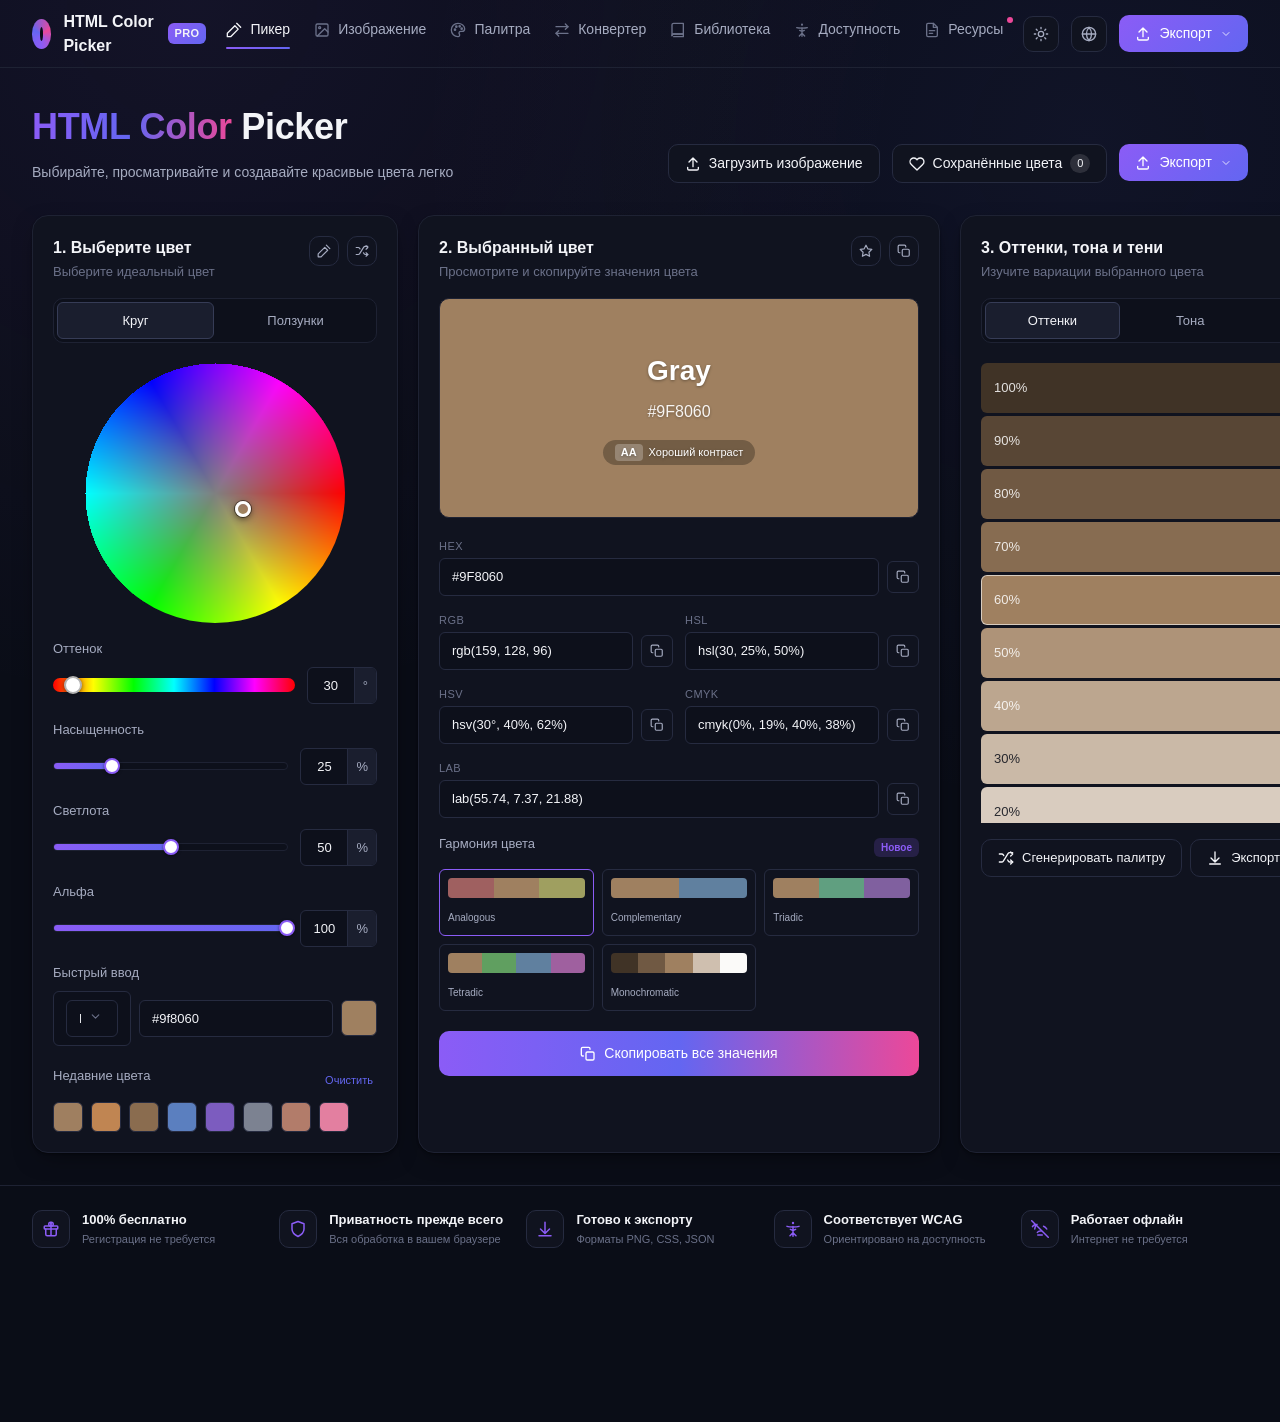
==== color picker pro.html @ 3cde38c1 "First commit" ====
<!doctype html>
<html lang="ru">
  <head>
    <meta charset="UTF-8" />
    <meta name="viewport" content="width=device-width, initial-scale=1.0" />
    <meta http-equiv="Content-Security-Policy" content="default-src 'self'; script-src 'self' 'sha256-rOUKvZQsqI7LfV+omZpl20pGDQI1EytQKYhIs0AwEic=' 'sha256-atxLSp5wzc+jZG4IqGWuuueSOUdDS0B6HKZJqD9xqLU=' 'sha256-BGirgUj0YQKykOHsCWJlQs+/JyroHyuBtByReVRJd+g=' 'sha256-FOkbuWkDkZqzc/7wyLglabL7ab8djyzQbN4RrKlbIQk=' 'sha256-wVB/aeo01h1JoB0fUa+yE6irFyXvlTKwxSuO91Fu6mY=' 'sha256-zjTg4KlAtFPSNvlPZhzeUejxoxk+/BpmzcAwhU4wAUk=' 'sha256-rzkX/a2aQD+S5C7Y/bymP0xSFVxI7qeL/EYodK/OhqI=' 'sha256-ACfmdlLn4KXMicdYaODu+jZa3eIpzOmPGL7l2qbIV6M=' 'sha256-h4mgDuzC0JyOHFdx2ikQ5sb5V4hr/ED5bj6bRvhxO3Q=' 'sha256-9S8LK+cpghNbGMyEFOgzdwIayHJFJMrCiOKoHzocXUg=' 'sha256-XDqhkgtAyHYOsPtAP7ROs8xKs2H2IP2OauQjTeJxBrM='; style-src 'self' 'unsafe-inline'; img-src 'self' blob:; font-src 'self'; connect-src 'self'; object-src 'none'; base-uri 'self'; form-action 'self'" />
    <title>HTML Color Picker PRO</title>
    <link rel="icon" href="favicon.svg" type="image/svg+xml" />
    <style>
      /* ===== reset.css ===== */
      /* reset.css — минимальный normalize/reset для единообразия между браузерами */

      *,
      *::before,
      *::after {
        box-sizing: border-box;
        margin: 0;
        padding: 0;
      }

      html {
        -webkit-text-size-adjust: 100%;
        text-size-adjust: 100%;
        scroll-behavior: smooth;
      }

      body {
        min-height: 100vh;
        line-height: 1.5;
        -webkit-font-smoothing: antialiased;
        -moz-osx-font-smoothing: grayscale;
      }

      img,
      picture,
      svg,
      canvas {
        display: block;
        max-width: 100%;
      }

      input,
      button,
      textarea,
      select {
        font: inherit;
        color: inherit;
        background: none;
        border: none;
      }

      button {
        cursor: pointer;
      }

      button:disabled {
        cursor: not-allowed;
        opacity: 0.5;
      }

      a {
        color: inherit;
        text-decoration: none;
      }

      table {
        border-collapse: collapse;
      }

      ul,
      ol {
        list-style: none;
      }

      :focus-visible {
        outline: 2px solid var(--accent-purple, #8b5cf6);
        outline-offset: 2px;
      }

      /* ===== tokens.css ===== */
/* tokens.css — единый источник правды для всех визуальных свойств сайта */

:root {
  /* Фон */
  --bg-page: #0a0d17;
  --bg-card: #10131f;
  --bg-card-hover: #151929;
  --bg-input: #0d101b;
  --bg-elevated: #1a1e2e;

  /* Границы */
  --border-subtle: #1e2233;
  --border-default: #262b40;
  --border-strong: #363c56;

  /* Текст */
  --text-primary: #f3f4f8;
  --text-secondary: #a6acc1;
  --text-muted: #6b7189;

  /* Акценты (логотип / бренд) */
  --accent-purple: #8b5cf6;
  --accent-blue: #6366f1;
  --accent-pink: #ec4899;
  --accent-gradient: linear-gradient(
    135deg,
    var(--accent-purple),
    var(--accent-blue)
  );
  --accent-gradient-wide: linear-gradient(
    90deg,
    var(--accent-purple),
    var(--accent-blue),
    var(--accent-pink)
  );

  /* Статусы */
  --success: #22c55e;
  --warning: #f59e0b;
  --danger: #ef4444;

  /* Типографика */
  --font-base: "Inter", "Segoe UI", Arial, Helvetica, sans-serif;
  --font-size-xs: 11px;
  --font-size-sm: 13px;
  --font-size-base: 14px;
  --font-size-md: 16px;
  --font-size-lg: 20px;
  --font-size-xl: 28px;
  --font-size-2xl: 36px;
  --font-weight-normal: 400;
  --font-weight-medium: 500;
  --font-weight-semibold: 600;
  --font-weight-bold: 700;

  /* Отступы (шкала 4px) */
  --space-1: 4px;
  --space-2: 8px;
  --space-3: 12px;
  --space-4: 16px;
  --space-5: 20px;
  --space-6: 24px;
  --space-7: 32px;
  --space-8: 40px;

  /* Радиусы */
  --radius-sm: 6px;
  --radius-md: 10px;
  --radius-lg: 16px;
  --radius-pill: 999px;
  --radius-circle: 50%;

  /* Тени */
  --shadow-card:
    0 1px 2px rgba(0, 0, 0, 0.4), 0 8px 24px -8px rgba(0, 0, 0, 0.5);
  --shadow-glow: 0 0 0 3px rgba(139, 92, 246, 0.25);

  /* Переходы */
  --transition-fast: 120ms ease;
  --transition-base: 200ms ease;

  /* Компоненты */
  --wheel-size: 260px;
  --marker-size: 16px;
  --nav-height: 68px;
}

/* ---------- Светлая тема ---------- */
[data-theme="light"] {
  /* Фон */
  --bg-page: #f5f6fa;
  --bg-card: #ffffff;
  --bg-card-hover: #f0f1f7;
  --bg-input: #ffffff;
  --bg-elevated: #ffffff;

  /* Границы */
  --border-subtle: #e6e8f0;
  --border-default: #d9dce8;
  --border-strong: #c3c7da;

  /* Текст */
  --text-primary: #14161f;
  --text-secondary: #4a4f63;
  --text-muted: #7b8096;

  /* Тени */
  --shadow-card:
    0 1px 2px rgba(20, 22, 31, 0.06), 0 8px 24px -8px rgba(20, 22, 31, 0.12);
  --shadow-glow: 0 0 0 3px rgba(139, 92, 246, 0.2);

  /* Статусы (более тёмные для светлого фона) */
  --success: #16a34a;
  --warning: #d97706;
  --danger: #dc2626;
}

      /* ===== styles.css ===== */
/* styles.css — компоненты, тёмная тема HTML Color Picker PRO */

body {
  font-family: var(--font-base);
  color: var(--text-primary);
  background: var(--bg-page);
  background-image:
    radial-gradient(
      circle at 15% 0%,
      rgba(139, 92, 246, 0.08),
      transparent 40%
    ),
    radial-gradient(
      circle at 85% 10%,
      rgba(99, 102, 241, 0.08),
      transparent 40%
    );
  font-size: var(--font-size-base);
}

.icon {
  display: inline-flex;
  width: 16px;
  height: 16px;
}
.icon svg {
  width: 100%;
  height: 100%;
}

.icon-btn svg {
  width: 16px;
  height: 16px;
}
.icon-btn.sm svg {
  width: 14px;
  height: 14px;
}
.copy-btn svg {
  width: 14px;
  height: 14px;
}
.feature-icon svg {
  width: 18px;
  height: 18px;
}
.shade-row .copy-btn svg {
  width: 13px;
  height: 13px;
}

/* ===== Topbar ===== */
.topbar {
  height: var(--nav-height);
  display: flex;
  align-items: center;
  justify-content: space-between;
  padding: 0 var(--space-7);
  border-bottom: 1px solid var(--border-subtle);
  gap: var(--space-5);
}

.topbar-left {
  display: flex;
  align-items: center;
  gap: var(--space-3);
}

.logo-mark {
  width: 30px;
  height: 30px;
  border-radius: var(--radius-circle);
  background: conic-gradient(
    from 180deg,
    var(--accent-purple),
    var(--accent-blue),
    var(--accent-pink),
    var(--accent-purple)
  );
  position: relative;
}
.logo-mark::after {
  content: "";
  position: absolute;
  inset: 8px;
  border-radius: 50%;
  background: var(--bg-page);
}

.logo-text {
  font-weight: var(--font-weight-semibold);
  font-size: var(--font-size-md);
}

.badge-pro {
  font-size: var(--font-size-xs);
  font-weight: var(--font-weight-bold);
  background: var(--accent-gradient);
  padding: 2px 7px;
  border-radius: var(--radius-sm);
  letter-spacing: 0.03em;
}

.topnav {
  display: flex;
  gap: var(--space-6);
}
.topnav-link {
  display: inline-flex;
  align-items: center;
  gap: var(--space-2);
  font-size: var(--font-size-base);
  color: var(--text-secondary);
  padding-bottom: var(--space-2);
  position: relative;
  transition: color var(--transition-fast);
}
.topnav-link .icon {
  display: inline-flex;
  color: var(--text-muted);
  transition: color var(--transition-fast);
}
.topnav-link .icon svg {
  width: 16px;
  height: 16px;
}
.topnav-link:hover .icon,
.topnav-link.active .icon {
  color: currentColor;
}
.topnav-link:hover {
  color: var(--text-primary);
}
.topnav-link.active {
  color: var(--text-primary);
  font-weight: var(--font-weight-medium);
}
.topnav-link.active::after {
  content: "";
  position: absolute;
  left: 0;
  right: 0;
  bottom: -1px;
  height: 2px;
  background: var(--accent-gradient);
  border-radius: var(--radius-pill);
}
.topnav-link .dot {
  width: 6px;
  height: 6px;
  border-radius: 50%;
  background: var(--accent-pink);
  position: absolute;
  top: -2px;
  right: -10px;
}

.topbar-right {
  display: flex;
  align-items: center;
  gap: var(--space-3);
}

/* ===== Buttons ===== */
.icon-btn {
  width: 36px;
  height: 36px;
  display: flex;
  align-items: center;
  justify-content: center;
  border: 1px solid var(--border-default);
  border-radius: var(--radius-md);
  background: var(--bg-card);
  color: var(--text-secondary);
  transition: all var(--transition-fast);
}
.icon-btn:hover {
  color: var(--text-primary);
  border-color: var(--border-strong);
  background: var(--bg-card-hover);
}
.icon-btn.sm {
  width: 30px;
  height: 30px;
}
.icon-btn[data-icon] .icon,
.icon-btn::before {
  content: none;
}

.btn {
  display: inline-flex;
  align-items: center;
  gap: var(--space-2);
  padding: var(--space-2) var(--space-4);
  border-radius: var(--radius-md);
  font-size: var(--font-size-base);
  font-weight: var(--font-weight-medium);
  white-space: nowrap;
  transition: all var(--transition-fast);
}
.btn-ghost {
  background: var(--bg-card);
  border: 1px solid var(--border-default);
  color: var(--text-primary);
}
.btn-ghost:hover {
  border-color: var(--border-strong);
  background: var(--bg-card-hover);
}
.btn-primary {
  background: var(--accent-gradient);
  color: #fff;
}
.btn-primary:hover {
  filter: brightness(1.08);
}
.btn-gradient {
  background: var(--accent-gradient-wide);
  color: #fff;
  justify-content: center;
  padding: var(--space-3) var(--space-4);
}
.btn-gradient:hover {
  filter: brightness(1.08);
}
.btn.full {
  width: 100%;
}

.count-badge {
  background: rgba(255, 255, 255, 0.12);
  padding: 1px 7px;
  border-radius: var(--radius-pill);
  font-size: var(--font-size-xs);
}

.chevron {
  width: 12px;
  height: 12px;
  opacity: 0.8;
}

.menu-wrap {
  position: relative;
}
.menu {
  position: absolute;
  right: 0;
  top: calc(100% + 6px);
  background: var(--bg-elevated);
  border: 1px solid var(--border-default);
  border-radius: var(--radius-md);
  box-shadow: var(--shadow-card);
  min-width: 200px;
  padding: var(--space-2);
  display: none;
  z-index: 20;
}
.menu.open {
  display: block;
}
.menu button {
  width: 100%;
  text-align: left;
  padding: var(--space-2) var(--space-3);
  border-radius: var(--radius-sm);
  font-size: var(--font-size-sm);
  color: var(--text-secondary);
}
.menu button:hover {
  background: var(--bg-card-hover);
  color: var(--text-primary);
}

/* Language dropdown: search box + scrollable list */
.lang-menu {
  min-width: 220px;
  padding: var(--space-2);
}
.lang-search-row {
  display: flex;
  align-items: center;
  gap: var(--space-2);
  padding: var(--space-2) var(--space-3);
  margin-bottom: var(--space-2);
  border: 1px solid var(--border-default);
  border-radius: var(--radius-sm);
  background: var(--bg-input);
}
.lang-search-row .icon {
  width: 14px;
  height: 14px;
  opacity: 0.6;
  flex-shrink: 0;
}
.lang-search-input {
  flex: 1;
  min-width: 0;
  font-size: var(--font-size-sm);
  background: none;
  border: none;
  color: var(--text-primary);
}
.lang-search-input::placeholder {
  color: var(--text-muted);
}
.lang-list {
  max-height: 260px;
  overflow-y: auto;
}
.lang-list button {
  display: flex;
  align-items: center;
  justify-content: space-between;
  gap: var(--space-2);
}
.lang-list button.active {
  background: var(--bg-card-hover);
  color: var(--text-primary);
}
.lang-list button.active::after {
  content: "";
  width: 6px;
  height: 6px;
  border-radius: 50%;
  background: var(--accent-purple);
  flex-shrink: 0;
}
.lang-list-empty {
  padding: var(--space-3);
  font-size: var(--font-size-sm);
  color: var(--text-muted);
  text-align: center;
}

.link-btn {
  font-size: var(--font-size-sm);
  color: var(--text-muted);
}
.link-btn:hover {
  color: var(--text-primary);
}

/* ===== Page head ===== */
.page-head {
  display: flex;
  justify-content: space-between;
  align-items: flex-end;
  flex-wrap: wrap;
  gap: var(--space-5);
  padding: var(--space-7);
}
.page-head h1 {
  font-size: var(--font-size-2xl);
  font-weight: var(--font-weight-bold);
  letter-spacing: -0.01em;
}
.grad-text {
  background: var(--accent-gradient-wide);
  -webkit-background-clip: text;
  background-clip: text;
  color: transparent;
}
.subtitle {
  color: var(--text-secondary);
  margin-top: var(--space-2);
}
.page-head-actions {
  display: flex;
  gap: var(--space-3);
  flex-wrap: wrap;
}

/* ===== Grid & Cards ===== */
.grid {
  display: grid;
  grid-template-columns: repeat(3, 1fr);
  gap: var(--space-5);
  padding: 0 var(--space-7) var(--space-7);
}

.card {
  background: var(--bg-card);
  border: 1px solid var(--border-subtle);
  border-radius: var(--radius-lg);
  padding: var(--space-5);
  box-shadow: var(--shadow-card);
}

.card-head {
  display: flex;
  justify-content: space-between;
  align-items: flex-start;
  margin-bottom: var(--space-4);
}
.card-head h2 {
  font-size: var(--font-size-md);
  font-weight: var(--font-weight-semibold);
}
.card-sub {
  font-size: var(--font-size-sm);
  color: var(--text-muted);
  margin-top: 2px;
}
.card-head-actions {
  display: flex;
  gap: var(--space-2);
}

/* ===== Tabs ===== */
.tabs {
  display: flex;
  gap: var(--space-1);
  background: var(--bg-input);
  border: 1px solid var(--border-subtle);
  border-radius: var(--radius-md);
  padding: 3px;
  margin-bottom: var(--space-5);
}
.tab {
  flex: 1;
  padding: var(--space-2) var(--space-3);
  font-size: var(--font-size-sm);
  color: var(--text-secondary);
  border-radius: var(--radius-sm);
  text-align: center;
}
.tab.active {
  background: var(--bg-elevated);
  color: var(--text-primary);
  border: 1px solid var(--border-strong);
}

/* ===== Wheel ===== */
.wheel-wrap {
  display: flex;
  justify-content: center;
  margin-bottom: var(--space-4);
}
#wheelBox {
  position: relative;
  width: var(--wheel-size);
  height: var(--wheel-size);
}
#wheel {
  cursor: crosshair;
  border-radius: 50%;
  touch-action: none;
}
.wheel-marker {
  position: absolute;
  width: var(--marker-size);
  height: var(--marker-size);
  border: 3px solid #fff;
  border-radius: 50%;
  transform: translate(-50%, -50%);
  pointer-events: none;
  box-shadow:
    0 0 0 1px rgba(0, 0, 0, 0.5),
    0 2px 6px rgba(0, 0, 0, 0.5);
}

.slider-row {
  margin-bottom: var(--space-5);
}
.hue-track {
  position: relative;
  height: 14px;
  border-radius: var(--radius-pill);
  background: linear-gradient(
    90deg,
    #ff0000,
    #ffff00,
    #00ff00,
    #00ffff,
    #0000ff,
    #ff00ff,
    #ff0000
  );
  cursor: pointer;
  touch-action: none;
}
.hue-thumb {
  position: absolute;
  top: 50%;
  width: 18px;
  height: 18px;
  border-radius: 50%;
  background: #fff;
  border: 2px solid rgba(0, 0, 0, 0.3);
  transform: translate(-50%, -50%);
  box-shadow: 0 1px 4px rgba(0, 0, 0, 0.5);
  pointer-events: none;
}

/* ===== Range controls (Saturation / Lightness / Alpha) ===== */
.control {
  margin-bottom: var(--space-4);
}
.control-label {
  display: flex;
  justify-content: space-between;
  font-size: var(--font-size-sm);
  margin-bottom: var(--space-2);
  color: var(--text-secondary);
}
.control-value {
  color: var(--text-primary);
  font-weight: var(--font-weight-medium);
}
.control-row {
  display: flex;
  align-items: center;
  gap: var(--space-3);
}
.control-row .hue-track,
.control-row .range-track {
  flex: 1;
  min-width: 0;
}
.value-box {
  display: flex;
  align-items: stretch;
  flex-shrink: 0;
  background: var(--bg-input);
  border: 1px solid var(--border-default);
  border-radius: var(--radius-sm);
  overflow: hidden;
}
.value-input {
  width: 46px;
  border: none;
  background: transparent;
  color: var(--text-primary);
  font-size: var(--font-size-sm);
  font-weight: var(--font-weight-medium);
  text-align: center;
  padding: var(--space-2) 0;
  -moz-appearance: textfield;
}
.value-input:focus {
  outline: none;
  background: var(--bg-elevated);
}
.value-input::-webkit-outer-spin-button,
.value-input::-webkit-inner-spin-button {
  -webkit-appearance: none;
  margin: 0;
}
.value-unit {
  display: flex;
  align-items: center;
  justify-content: center;
  padding: 0 var(--space-2);
  border-left: 1px solid var(--border-default);
  color: var(--text-secondary);
  font-size: var(--font-size-sm);
  background: var(--bg-elevated);
}
.range-track {
  position: relative;
  height: 8px;
  border-radius: var(--radius-pill);
  background: var(--bg-input);
  border: 1px solid var(--border-subtle);
  cursor: pointer;
  touch-action: none;
}
.range-track.checkerboard {
  background-image:
    linear-gradient(45deg, #33384c 25%, transparent 25%),
    linear-gradient(-45deg, #33384c 25%, transparent 25%),
    linear-gradient(45deg, transparent 75%, #33384c 75%),
    linear-gradient(-45deg, transparent 75%, #33384c 75%);
  background-size: 8px 8px;
  background-position:
    0 0,
    0 4px,
    4px -4px,
    -4px 0;
}
.range-fill {
  position: absolute;
  left: 0;
  top: 0;
  bottom: 0;
  border-radius: var(--radius-pill);
  background: var(--accent-gradient);
}
.range-thumb {
  position: absolute;
  top: 50%;
  width: 16px;
  height: 16px;
  border-radius: 50%;
  background: #fff;
  border: 2px solid var(--accent-purple);
  transform: translate(-50%, -50%);
  box-shadow: 0 1px 3px rgba(0, 0, 0, 0.5);
}

/* ===== Quick input ===== */
.field-label {
  font-size: var(--font-size-sm);
  color: var(--text-secondary);
  margin-bottom: var(--space-2);
}
.field-label-row {
  display: flex;
  justify-content: space-between;
  align-items: center;
  margin-bottom: var(--space-2);
}
.quick-input {
  margin-bottom: var(--space-5);
}
.quick-row {
  display: flex;
  gap: var(--space-2);
  align-items: center;
}
.select-sm,
.text-input {
  background: var(--bg-input);
  border: 1px solid var(--border-default);
  border-radius: var(--radius-sm);
  padding: var(--space-2) var(--space-3);
  font-size: var(--font-size-sm);
  color: var(--text-primary);
}
.select-sm {
  width: 78px;
}
.text-input {
  flex: 1;
  min-width: 0;
}
.text-input:focus {
  border-color: var(--accent-purple);
  box-shadow: var(--shadow-glow);
  outline: none;
}
.swatch-preview {
  width: 36px;
  height: 36px;
  border-radius: var(--radius-sm);
  border: 1px solid var(--border-default);
  flex-shrink: 0;
}

/* ===== Recent colors ===== */
.swatch-list {
  display: flex;
  gap: var(--space-2);
  flex-wrap: wrap;
}
.swatch-item {
  width: 30px;
  height: 30px;
  border-radius: var(--radius-sm);
  border: 1px solid var(--border-default);
  cursor: pointer;
  transition: transform var(--transition-fast);
}
.swatch-item:hover {
  transform: scale(1.1);
}

/* ===== Saved colors panel ===== */
.saved-colors-menu {
  min-width: 260px;
  max-width: 300px;
}
.saved-colors-header {
  display: flex;
  align-items: center;
  justify-content: space-between;
  margin-bottom: var(--space-3);
  padding: 0 var(--space-1);
  font-size: var(--font-size-sm);
  color: var(--text-secondary);
  font-weight: var(--font-weight-medium);
}
.link-btn {
  background: none;
  border: none;
  color: var(--accent-blue);
  font-size: var(--font-size-xs);
  cursor: pointer;
  padding: 2px 4px;
}
.link-btn:hover {
  text-decoration: underline;
}
.saved-colors-menu .swatch-list {
  padding: 0 var(--space-1);
}
.saved-swatch-item {
  position: relative;
  width: 32px;
  height: 32px;
}
.saved-swatch-item .swatch-item {
  width: 100%;
  height: 100%;
}
.saved-swatch-remove {
  position: absolute;
  top: -6px;
  right: -6px;
  width: 16px;
  height: 16px;
  border-radius: 50%;
  background: var(--bg-elevated);
  border: 1px solid var(--border-strong);
  color: var(--text-secondary);
  font-size: 10px;
  line-height: 1;
  display: none;
  align-items: center;
  justify-content: center;
  cursor: pointer;
  padding: 0;
}
.saved-swatch-item:hover .saved-swatch-remove {
  display: flex;
}
.saved-swatch-remove:hover {
  background: var(--bg-card-hover);
  color: var(--text-primary);
}
.empty-hint {
  font-size: var(--font-size-xs);
  color: var(--text-muted);
  margin: 0;
  padding: 0 var(--space-1);
  line-height: 1.5;
}

/* ===== Selected color preview ===== */
.preview-box {
  height: 220px;
  border-radius: var(--radius-md);
  display: flex;
  flex-direction: column;
  align-items: center;
  justify-content: center;
  gap: var(--space-2);
  margin-bottom: var(--space-5);
  border: 1px solid var(--border-subtle);
  color: #fff;
  text-shadow: 0 1px 3px rgba(0, 0, 0, 0.35);
}
.preview-name {
  font-size: var(--font-size-xl);
  font-weight: var(--font-weight-bold);
}
.preview-hex {
  font-size: var(--font-size-md);
  opacity: 0.92;
}
.contrast-badge {
  margin-top: var(--space-2);
  background: rgba(0, 0, 0, 0.28);
  padding: 4px 12px;
  border-radius: var(--radius-pill);
  font-size: var(--font-size-xs);
  display: flex;
  align-items: center;
  gap: 6px;
}
.contrast-badge b {
  background: rgba(255, 255, 255, 0.25);
  padding: 0 6px;
  border-radius: 4px;
}

.field {
  margin-bottom: var(--space-4);
}
.field label {
  display: block;
  font-size: var(--font-size-xs);
  color: var(--text-muted);
  margin-bottom: var(--space-1);
  text-transform: uppercase;
  letter-spacing: 0.04em;
}
.field-row {
  display: flex;
  align-items: center;
  gap: var(--space-2);
}
.field-row input {
  flex: 1;
  min-width: 0;
  background: var(--bg-input);
  border: 1px solid var(--border-default);
  border-radius: var(--radius-sm);
  padding: var(--space-2) var(--space-3);
  font-size: var(--font-size-sm);
}
.field-pair {
  display: grid;
  grid-template-columns: 1fr 1fr;
  gap: var(--space-3);
}

.copy-btn {
  width: 32px;
  height: 32px;
  flex-shrink: 0;
  display: flex;
  align-items: center;
  justify-content: center;
  border: 1px solid var(--border-default);
  border-radius: var(--radius-sm);
  background: var(--bg-card);
  color: var(--text-secondary);
}
.copy-btn:hover {
  color: var(--text-primary);
  border-color: var(--border-strong);
}
.copy-btn .icon {
  width: 14px;
  height: 14px;
}

/* ===== Harmony ===== */
.harmony {
  margin-bottom: var(--space-5);
}
.badge-new {
  font-size: 10px;
  font-weight: var(--font-weight-bold);
  background: rgba(139, 92, 246, 0.18);
  color: var(--accent-purple);
  padding: 2px 7px;
  border-radius: var(--radius-sm);
}
.harmony-grid {
  display: grid;
  grid-template-columns: repeat(3, 1fr);
  gap: var(--space-2);
}
.harmony-card {
  border: 1px solid var(--border-default);
  border-radius: var(--radius-sm);
  padding: var(--space-2);
  cursor: pointer;
  transition: border-color var(--transition-fast);
}
.harmony-card:hover,
.harmony-card.active {
  border-color: var(--accent-purple);
}
.harmony-swatches {
  display: flex;
  height: 20px;
  border-radius: 4px;
  overflow: hidden;
  margin-bottom: var(--space-2);
}
.harmony-swatches span {
  flex: 1;
}
.harmony-card small {
  font-size: 10px;
  color: var(--text-secondary);
}

/* ===== Shades list ===== */
.shades-list {
  display: flex;
  flex-direction: column;
  gap: 3px;
  margin-bottom: var(--space-4);
  max-height: 460px;
  overflow-y: auto;
}
.shade-row {
  display: flex;
  align-items: center;
  justify-content: space-between;
  padding: var(--space-2) var(--space-3);
  border-radius: var(--radius-sm);
  border: 1px solid transparent;
  cursor: pointer;
  font-size: var(--font-size-sm);
  font-weight: var(--font-weight-medium);
}
.shade-row.current {
  border-color: rgba(255, 255, 255, 0.6);
}
.shade-row .shade-pct {
  opacity: 0.85;
}
.shade-row .shade-right {
  display: flex;
  align-items: center;
  gap: var(--space-3);
}
.shade-row .copy-btn {
  background: rgba(0, 0, 0, 0.2);
  border-color: transparent;
}

.shades-actions {
  display: flex;
  gap: var(--space-2);
}
.shades-actions .btn {
  flex: 1;
  justify-content: center;
  font-size: var(--font-size-sm);
}

/* ===== Footer features ===== */
.features {
  display: grid;
  grid-template-columns: repeat(5, 1fr);
  gap: var(--space-5);
  padding: var(--space-6) var(--space-7);
  border-top: 1px solid var(--border-subtle);
}
.feature {
  display: flex;
  align-items: center;
  gap: var(--space-3);
}
.feature-icon {
  width: 38px;
  height: 38px;
  flex-shrink: 0;
  border-radius: var(--radius-md);
  background: var(--bg-card);
  border: 1px solid var(--border-default);
  display: flex;
  align-items: center;
  justify-content: center;
  color: var(--accent-purple);
}
.feature b {
  font-size: var(--font-size-sm);
  display: block;
}
.feature p {
  font-size: var(--font-size-xs);
  color: var(--text-muted);
  margin-top: 2px;
}

/* ===== Toast ===== */
.toast {
  position: fixed;
  bottom: 24px;
  left: 50%;
  transform: translateX(-50%) translateY(20px);
  background: var(--bg-elevated);
  border: 1px solid var(--border-strong);
  padding: var(--space-3) var(--space-5);
  border-radius: var(--radius-md);
  font-size: var(--font-size-sm);
  box-shadow: var(--shadow-card);
  opacity: 0;
  pointer-events: none;
  transition: all var(--transition-base);
  z-index: 100;
  display: flex;
  align-items: center;
  gap: var(--space-2);
}
.toast.show {
  opacity: 1;
  transform: translateX(-50%) translateY(0);
}

/* ===== Переключение страниц (Picker / Palette) ===== */
.app-page {
  display: none;
}
.app-page.active {
  display: block;
}

/* ===== Palette page ===== */
.palette-toolbar {
  display: flex;
  align-items: center;
  gap: var(--space-3);
  padding: 0 var(--space-7) var(--space-5);
  flex-wrap: wrap;
}
.palette-search {
  flex: 1;
  min-width: 220px;
  display: flex;
  align-items: center;
  gap: var(--space-2);
  padding: var(--space-2) var(--space-3);
  border: 1px solid var(--border-default);
  border-radius: var(--radius-md);
  background: var(--bg-input);
}
.palette-search .icon {
  width: 15px;
  height: 15px;
  color: var(--text-muted);
  flex-shrink: 0;
}
.palette-search input {
  flex: 1;
  min-width: 0;
  background: none;
  border: none;
  color: var(--text-primary);
  font-size: var(--font-size-sm);
}
.palette-search input::placeholder {
  color: var(--text-muted);
}
.palette-toolbar .csel.text-input {
  padding: 0;
  border-radius: var(--radius-md);
}
.palette-toolbar .csel.text-input .csel-btn {
  border-radius: var(--radius-md);
}

.palette-grid {
  display: grid;
  grid-template-columns: 280px 1fr 320px;
  gap: var(--space-5);
  padding: 0 var(--space-7) var(--space-7);
  align-items: start;
}

/* Sidebar: My Palettes */
.palette-sidebar-head {
  display: flex;
  align-items: baseline;
  justify-content: space-between;
  margin-bottom: var(--space-4);
}
.palette-sidebar-head h3 {
  font-size: var(--font-size-md);
  font-weight: var(--font-weight-semibold);
}
.palette-count {
  font-size: var(--font-size-xs);
  color: var(--text-muted);
}
.palette-list {
  display: flex;
  flex-direction: column;
  gap: var(--space-2);
  max-height: 560px;
  overflow-y: auto;
  margin-bottom: var(--space-4);
}
.palette-list-item {
  display: flex;
  align-items: center;
  gap: var(--space-3);
  padding: var(--space-2) var(--space-2);
  border: 1px solid transparent;
  border-radius: var(--radius-md);
  cursor: pointer;
  transition: all var(--transition-fast);
  text-align: left;
  width: 100%;
}
.palette-list-item:hover {
  background: var(--bg-card-hover);
}
.palette-list-item.active {
  background: var(--bg-card-hover);
  border-color: var(--accent-purple);
}
.palette-list-swatch {
  display: flex;
  width: 52px;
  height: 36px;
  border-radius: var(--radius-sm);
  overflow: hidden;
  flex-shrink: 0;
  border: 1px solid var(--border-default);
}
.palette-list-swatch span {
  flex: 1;
}
.palette-list-item-info {
  flex: 1;
  min-width: 0;
}
.palette-list-item-info b {
  display: block;
  font-size: var(--font-size-sm);
  font-weight: var(--font-weight-medium);
}
.palette-list-item-info small {
  font-size: var(--font-size-xs);
  color: var(--text-muted);
}
.palette-list-item-menu {
  color: var(--text-muted);
  flex-shrink: 0;
  padding: 4px;
}
.palette-list-item-menu:hover {
  color: var(--text-primary);
}
.palette-list-empty {
  padding: var(--space-5) var(--space-2);
  text-align: center;
  color: var(--text-muted);
  font-size: var(--font-size-sm);
}

/* Main palette panel */
.palette-main-head {
  margin-bottom: var(--space-4);
  position: relative;
}
.palette-main-title-row {
  display: flex;
  align-items: center;
  gap: var(--space-2);
}
.palette-main-title-row h2 {
  font-size: var(--font-size-lg);
  font-weight: var(--font-weight-bold);
}
.palette-main-actions {
  position: absolute;
  top: 0;
  right: 0;
  display: flex;
  gap: var(--space-2);
}
.btn.sm {
  padding: var(--space-1) var(--space-3);
  font-size: var(--font-size-sm);
}
.btn-ghost.danger {
  color: #f87171;
  border-color: rgba(248, 113, 113, 0.35);
}
.btn-ghost.danger:hover {
  background: rgba(248, 113, 113, 0.1);
  border-color: rgba(248, 113, 113, 0.6);
}

.palette-strip {
  display: flex;
  height: 96px;
  border-radius: var(--radius-md);
  overflow: hidden;
  margin-bottom: var(--space-4);
  border: 1px solid var(--border-subtle);
}
.palette-strip span {
  flex: 1;
  cursor: pointer;
  transition: flex var(--transition-fast);
}
.palette-strip span:hover {
  flex: 1.3;
}

.palette-colors-list {
  display: flex;
  flex-direction: column;
  gap: 2px;
  margin: var(--space-4) 0;
  max-height: 380px;
  overflow-y: auto;
}
.palette-color-row {
  display: grid;
  grid-template-columns: 28px 1fr 92px 44px 56px auto;
  align-items: center;
  gap: var(--space-3);
  padding: var(--space-2) var(--space-2);
  border-radius: var(--radius-sm);
  font-size: var(--font-size-sm);
}
.palette-color-row:hover {
  background: var(--bg-card-hover);
}
.palette-color-swatch {
  width: 24px;
  height: 24px;
  border-radius: var(--radius-sm);
  border: 1px solid var(--border-default);
}
.palette-color-name {
  font-weight: var(--font-weight-medium);
}
.palette-color-hex {
  color: var(--text-secondary);
  font-family: "SFMono-Regular", Consolas, monospace;
}
.palette-color-rating {
  font-size: 10px;
  font-weight: var(--font-weight-bold);
  padding: 2px 6px;
  border-radius: var(--radius-sm);
  text-align: center;
  color: var(--text-muted);
}
.palette-color-rating.aaa {
  color: var(--success);
  background: rgba(34, 197, 94, 0.14);
}
.palette-color-rating.aa {
  color: var(--warning);
  background: rgba(245, 158, 11, 0.14);
}
.palette-color-ratio {
  color: var(--text-muted);
  font-size: var(--font-size-xs);
}
.palette-color-row-actions {
  display: flex;
  gap: var(--space-1);
  justify-content: flex-end;
}
.palette-color-row-actions button {
  width: 26px;
  height: 26px;
  color: var(--text-muted);
  border-radius: var(--radius-sm);
}
.palette-color-row-actions button:hover {
  color: var(--text-primary);
  background: var(--bg-card-hover);
}
.palette-color-row-actions .icon,
.palette-color-row-actions svg {
  width: 14px;
  height: 14px;
}

.palette-info {
  padding: var(--space-4) 0;
  color: var(--text-secondary);
  font-size: var(--font-size-sm);
  line-height: 1.7;
}

.palette-add-row {
  display: flex;
  align-items: center;
  gap: var(--space-3);
  padding-top: var(--space-3);
  border-top: 1px solid var(--border-subtle);
}
.palette-drop-hint {
  font-size: var(--font-size-xs);
  color: var(--text-muted);
}

/* Shades & Tints side panel */
.palette-shades-card select.full {
  width: 100%;
  margin-bottom: var(--space-3);
}
.palette-shades-list {
  max-height: 620px;
}
.palette-shades-list .shade-row.current {
  box-shadow: 0 0 0 1px rgba(255, 255, 255, 0.5) inset;
}

@media (max-width: 1300px) {
  .palette-grid {
    grid-template-columns: 240px 1fr;
  }
  .palette-shades-card {
    grid-column: 1 / -1;
  }
}
@media (max-width: 900px) {
  .palette-grid {
    grid-template-columns: 1fr;
  }
  .palette-color-row {
    grid-template-columns: 24px 1fr auto;
  }
  .palette-color-hex,
  .palette-color-rating,
  .palette-color-ratio {
    display: none;
  }
}

/* ===== Responsive ===== */
@media (max-width: 1100px) {
  .grid {
    grid-template-columns: 1fr;
  }
  .features {
    grid-template-columns: repeat(2, 1fr);
  }
  .topnav {
    display: none;
  }
}
@media (max-width: 640px) {
  .topbar,
  .page-head {
    padding: var(--space-4);
  }
  .grid {
    padding: 0 var(--space-4) var(--space-4);
  }
  .features {
    grid-template-columns: 1fr;
    padding: var(--space-5) var(--space-4);
  }
  .palette-toolbar,
  .palette-grid {
    padding-left: var(--space-4);
    padding-right: var(--space-4);
  }
}

/* ===== Converter page ===== */
.sl-square-wrap {
  margin-bottom: var(--space-4);
}
#convSquareBox {
  position: relative;
  width: 100%;
}
#convSquare {
  width: 100%;
  height: 300px;
  display: block;
  border-radius: var(--radius-md);
  border: 1px solid var(--border-subtle);
  cursor: crosshair;
  touch-action: none;
}
.sl-marker {
  position: absolute;
  width: var(--marker-size);
  height: var(--marker-size);
  border: 3px solid #fff;
  border-radius: 50%;
  transform: translate(-50%, -50%);
  pointer-events: none;
  box-shadow:
    0 0 0 1px rgba(0, 0, 0, 0.5),
    0 2px 6px rgba(0, 0, 0, 0.5);
}

.format-grid {
  display: grid;
  grid-template-columns: repeat(3, 1fr);
  gap: var(--space-3);
  margin-bottom: var(--space-3);
}
.format-card {
  border: 1px solid var(--border-default);
  border-radius: var(--radius-md);
  background: var(--bg-input);
  padding: var(--space-3);
}
.format-card.full {
  margin-bottom: var(--space-4);
}
.format-card-head {
  display: flex;
  align-items: center;
  gap: var(--space-2);
  margin-bottom: var(--space-2);
  font-size: var(--font-size-sm);
  font-weight: var(--font-weight-semibold);
  cursor: pointer;
}
.format-check {
  width: 16px;
  height: 16px;
  accent-color: var(--accent-purple);
  cursor: pointer;
  flex-shrink: 0;
}
.format-value-row {
  display: flex;
  align-items: center;
  justify-content: space-between;
  gap: var(--space-2);
}
.format-value {
  font-family: "SFMono-Regular", Consolas, monospace;
  font-size: var(--font-size-sm);
  color: var(--text-secondary);
  overflow-wrap: anywhere;
}
.format-card.disabled {
  opacity: 0.45;
}
.copy-btn.xs {
  width: 26px;
  height: 26px;
  flex-shrink: 0;
}
.copy-btn.xs .icon {
  width: 12px;
  height: 12px;
}

.tip-box {
  display: flex;
  gap: var(--space-3);
  background: var(--bg-input);
  border: 1px solid var(--border-default);
  border-radius: var(--radius-md);
  padding: var(--space-4);
}
.tip-icon {
  width: 32px;
  height: 32px;
  border-radius: 50%;
  background: rgba(99, 102, 241, 0.15);
  color: var(--accent-blue);
  display: flex;
  align-items: center;
  justify-content: center;
  flex-shrink: 0;
}
.tip-icon svg {
  width: 16px;
  height: 16px;
}
.tip-box b {
  display: block;
  margin-bottom: 4px;
  font-size: var(--font-size-sm);
}
.tip-box p {
  font-size: var(--font-size-sm);
  color: var(--text-secondary);
  line-height: 1.6;
  margin: 0;
}

.info-rows {
  display: flex;
  flex-direction: column;
  margin: var(--space-4) 0 var(--space-5);
  border: 1px solid var(--border-subtle);
  border-radius: var(--radius-md);
  overflow: hidden;
}
.info-row {
  display: flex;
  justify-content: space-between;
  gap: var(--space-3);
  padding: var(--space-3) var(--space-4);
  font-size: var(--font-size-sm);
}
.info-row + .info-row {
  border-top: 1px solid var(--border-subtle);
}
.info-row span:first-child {
  color: var(--text-secondary);
}
.info-row span:last-child {
  font-weight: var(--font-weight-medium);
  text-align: right;
}

.harmony-section-head {
  display: flex;
  justify-content: space-between;
  align-items: center;
  margin-bottom: var(--space-3);
}
.harmony-section-head h3 {
  font-size: var(--font-size-md);
  font-weight: var(--font-weight-semibold);
}
.harmony-view-all {
  font-size: var(--font-size-sm);
  color: var(--accent-blue);
}
.harmony-view-all:hover {
  text-decoration: underline;
}
.harmony-list {
  display: flex;
  flex-direction: column;
  gap: var(--space-3);
}
.harmony-list-row {
  display: flex;
  align-items: center;
  gap: var(--space-3);
}
.harmony-list-label {
  width: 108px;
  flex-shrink: 0;
  font-size: var(--font-size-sm);
  color: var(--text-secondary);
}
.harmony-chips {
  display: flex;
  flex-wrap: wrap;
  gap: var(--space-2);
  flex: 1;
}
.harmony-chip {
  display: flex;
  align-items: center;
  gap: 6px;
  cursor: pointer;
}
.harmony-chip-swatch {
  width: 20px;
  height: 20px;
  border-radius: 5px;
  border: 1px solid var(--border-default);
  flex-shrink: 0;
}
.harmony-chip-hex {
  font-size: 11px;
  color: var(--text-muted);
  font-family: "SFMono-Regular", Consolas, monospace;
}

@media (max-width: 1100px) {
  .format-grid {
    grid-template-columns: repeat(2, 1fr);
  }
}
@media (max-width: 640px) {
  .format-grid {
    grid-template-columns: 1fr;
  }
  .harmony-list-row {
    flex-wrap: wrap;
  }
}

      /* ===== library.css ===== */
/* library.css — стили страницы Library (готовые палитры + именованные цвета) */

/* ===== Панель инструментов ===== */
.library-toolbar {
  display: flex;
  align-items: center;
  gap: var(--space-3);
  flex-wrap: wrap;
  padding: 0 var(--space-7) var(--space-5);
}
.library-toolbar .palette-search {
  flex: 1;
  min-width: 220px;
}
.library-toolbar .csel.text-input {
  min-width: 170px;
}
.library-toolbar .csel.text-input.csel-disabled {
  opacity: 0.5;
  cursor: not-allowed;
}
.library-count {
  font-size: var(--font-size-sm);
  color: var(--text-muted);
  white-space: nowrap;
  margin-left: auto;
}

/* ===== Вкладки ===== */
.library-tabs {
  margin: 0 var(--space-7) var(--space-5);
  max-width: 320px;
}

/* ===== Панели ===== */
.library-panel {
  padding: 0 var(--space-7) var(--space-7);
}
.library-empty {
  text-align: center;
  color: var(--text-muted);
  font-size: var(--font-size-sm);
  padding: var(--space-8) 0;
}

/* ===== Карточки палитр ===== */
.library-palette-grid {
  display: grid;
  grid-template-columns: repeat(auto-fill, minmax(260px, 1fr));
  gap: var(--space-5);
}

.library-card {
  background: var(--bg-card);
  border: 1px solid var(--border-subtle);
  border-radius: var(--radius-lg);
  overflow: hidden;
  box-shadow: var(--shadow-card);
  transition:
    border-color var(--transition-fast),
    transform var(--transition-fast);
}
.library-card:hover {
  border-color: var(--border-strong);
  transform: translateY(-2px);
}

.library-card-strip {
  display: flex;
  height: 84px;
}
.library-card-strip span {
  flex: 1;
  transition: flex var(--transition-fast);
}
.library-card-strip span:hover {
  flex: 1.3;
}

.library-card-body {
  padding: var(--space-4);
}

.library-card-title-row {
  display: flex;
  align-items: center;
  justify-content: space-between;
  gap: var(--space-2);
}
.library-card-title-row h3 {
  font-size: var(--font-size-base);
  font-weight: var(--font-weight-semibold);
}

.library-tag {
  font-size: var(--font-size-xs);
  color: var(--text-secondary);
  background: var(--bg-elevated);
  border: 1px solid var(--border-default);
  border-radius: var(--radius-pill);
  padding: 2px 9px;
  white-space: nowrap;
}

.library-card-body .card-sub {
  margin-top: var(--space-1);
  margin-bottom: var(--space-4);
}

.library-card-actions {
  display: flex;
  gap: var(--space-2);
}
.library-card-actions .btn {
  flex: 1;
  justify-content: center;
}

/* ===== Сетка именованных цветов ===== */
.library-color-grid {
  display: grid;
  grid-template-columns: repeat(auto-fill, minmax(220px, 1fr));
  gap: var(--space-3);
}

.library-color-item {
  display: flex;
  align-items: center;
  gap: var(--space-3);
  background: var(--bg-card);
  border: 1px solid var(--border-subtle);
  border-radius: var(--radius-md);
  padding: var(--space-2);
  transition: border-color var(--transition-fast);
}
.library-color-item:hover {
  border-color: var(--border-strong);
}

.library-color-swatch {
  width: 40px;
  height: 40px;
  border-radius: var(--radius-sm);
  border: 1px solid var(--border-default);
  flex-shrink: 0;
  cursor: pointer;
}

.library-color-info {
  flex: 1;
  min-width: 0;
  display: flex;
  flex-direction: column;
  gap: 2px;
  cursor: pointer;
}
.library-color-info b {
  font-size: var(--font-size-sm);
  font-weight: var(--font-weight-medium);
  overflow: hidden;
  text-overflow: ellipsis;
  white-space: nowrap;
}
.library-color-info span {
  font-size: var(--font-size-xs);
  color: var(--text-muted);
}

.library-color-save {
  color: var(--text-muted);
  flex-shrink: 0;
}
.library-color-save.active {
  color: var(--accent-pink);
  border-color: var(--accent-pink);
}

/* ===== Адаптивность ===== */
@media (max-width: 640px) {
  .library-toolbar,
  .library-panel {
    padding-left: var(--space-4);
    padding-right: var(--space-4);
  }
  .library-tabs {
    margin-left: var(--space-4);
    margin-right: var(--space-4);
    max-width: none;
  }
  .library-count {
    margin-left: 0;
    width: 100%;
  }
}

/* ===== accessibility.css ===== */
/* accessibility.css — стили страницы Accessibility
   (проверка контраста WCAG, симулятор дальтонизма, подсказки цветов) */

/* ===== Сетка страницы: 3 колонки ===== */
.a11y-grid {
  display: grid;
  grid-template-columns: repeat(3, minmax(0, 1fr));
  gap: var(--space-5);
  padding: 0 var(--space-7) var(--space-7);
  align-items: start;
}
.a11y-col {
  display: flex;
  flex-direction: column;
  gap: var(--space-5);
  min-width: 0;
}

/* Порядковый номер шага в заголовке карточки */
.a11y-step {
  color: var(--text-muted);
  font-weight: var(--font-weight-normal);
  margin-inline-end: 2px;
}

/* ===== 1. Выбор цветов ===== */
.a11y-picker-row {
  display: flex;
  align-items: center;
  gap: var(--space-3);
}
.a11y-picker-fields {
  flex: 1;
  min-width: 0;
  display: flex;
  flex-direction: column;
  gap: var(--space-3);
}

.a11y-field-label {
  display: block;
  font-size: var(--font-size-sm);
  color: var(--text-secondary);
  margin-bottom: var(--space-2);
}

.a11y-input-row {
  display: flex;
  align-items: center;
  gap: var(--space-3);
}

/* Квадрат-образец с нативным color input внутри */
.a11y-swatch {
  position: relative;
  width: 40px;
  height: 36px;
  flex-shrink: 0;
  border-radius: var(--radius-sm);
  border: 1px solid var(--border-default);
  cursor: pointer;
  overflow: hidden;
}
.a11y-swatch input[type="color"] {
  position: absolute;
  inset: 0;
  width: 100%;
  height: 100%;
  opacity: 0;
  cursor: pointer;
  border: none;
  padding: 0;
}
.a11y-swatch:focus-within {
  border-color: var(--accent-purple);
  box-shadow: var(--shadow-glow);
}

.a11y-hex-wrap {
  position: relative;
  flex: 1;
  min-width: 0;
}
.a11y-hex-wrap input {
  width: 100%;
  padding-block: 9px;
  padding-inline-start: var(--space-3);
  padding-inline-end: 38px;
  background: var(--bg-input);
  border: 1px solid var(--border-default);
  border-radius: var(--radius-sm);
  color: var(--text-primary);
  font-family: inherit;
  font-size: var(--font-size-sm);
  letter-spacing: 0.02em;
}
.a11y-hex-wrap input:focus {
  outline: none;
  border-color: var(--accent-purple);
  box-shadow: var(--shadow-glow);
}
.a11y-hex-wrap input.invalid {
  border-color: var(--danger);
}
.a11y-hex-copy {
  position: absolute;
  top: 50%;
  inset-inline-end: 6px;
  transform: translateY(-50%);
  width: 26px;
  height: 26px;
  display: inline-flex;
  align-items: center;
  justify-content: center;
  background: none;
  border: none;
  border-radius: var(--radius-sm);
  color: var(--text-muted);
  cursor: pointer;
  transition: color var(--transition-fast);
}
.a11y-hex-copy:hover {
  color: var(--text-primary);
  background: var(--bg-elevated);
}
.a11y-hex-copy svg {
  width: 15px;
  height: 15px;
}

/* Кнопка «поменять местами» */
.a11y-swap {
  width: 40px;
  height: 40px;
  flex-shrink: 0;
  border-radius: var(--radius-sm);
}

/* Быстрые пресеты */
.a11y-presets {
  display: flex;
  flex-wrap: wrap;
  gap: var(--space-3);
  margin-top: var(--space-2);
}
.a11y-preset {
  width: 66px;
  height: 40px;
  border-radius: var(--radius-sm);
  border: 1px solid var(--border-default);
  font-family: inherit;
  font-size: var(--font-size-md);
  font-weight: var(--font-weight-medium);
  cursor: pointer;
  transition:
    border-color var(--transition-fast),
    transform var(--transition-fast);
}
.a11y-preset:hover {
  transform: translateY(-1px);
}
.a11y-preset.active {
  border-color: var(--accent-purple);
  box-shadow: var(--shadow-glow);
}
.a11y-preset-add {
  background: var(--bg-input);
  color: var(--text-muted);
  display: inline-flex;
  align-items: center;
  justify-content: center;
}
.a11y-preset-add:hover {
  color: var(--text-primary);
  border-color: var(--border-strong);
}
.a11y-preset-add svg {
  width: 16px;
  height: 16px;
}

/* ===== 2. Результаты ===== */
.a11y-ratio-box {
  background: var(--bg-elevated);
  border: 1px solid var(--border-subtle);
  border-radius: var(--radius-md);
  padding: var(--space-6) var(--space-4);
  text-align: center;
}
.a11y-ratio-value {
  font-size: 44px;
  line-height: 1.1;
  font-weight: var(--font-weight-bold);
  letter-spacing: -0.02em;
  color: var(--success);
  font-variant-numeric: tabular-nums;
}
.a11y-ratio-status {
  margin-top: var(--space-2);
  display: inline-flex;
  align-items: center;
  gap: var(--space-2);
  font-size: var(--font-size-base);
  font-weight: var(--font-weight-medium);
  color: var(--success);
}
.a11y-ratio-status svg {
  width: 16px;
  height: 16px;
}
.a11y-ratio-box.level-warn .a11y-ratio-value,
.a11y-ratio-box.level-warn .a11y-ratio-status {
  color: var(--warning);
}
.a11y-ratio-box.level-fail .a11y-ratio-value,
.a11y-ratio-box.level-fail .a11y-ratio-status {
  color: var(--danger);
}

.a11y-group-label {
  margin: var(--space-5) 0 var(--space-2);
  font-size: var(--font-size-xs);
  letter-spacing: 0.08em;
  text-transform: uppercase;
  color: var(--text-muted);
}

.a11y-criteria {
  display: flex;
  flex-direction: column;
  gap: var(--space-2);
}
.a11y-criterion {
  display: flex;
  align-items: center;
  justify-content: space-between;
  gap: var(--space-3);
  background: var(--bg-elevated);
  border: 1px solid var(--border-subtle);
  border-radius: var(--radius-sm);
  padding: 11px var(--space-4);
  font-size: var(--font-size-sm);
}
.a11y-verdict {
  display: inline-flex;
  align-items: center;
  gap: var(--space-2);
  font-weight: var(--font-weight-medium);
  white-space: nowrap;
}
.a11y-verdict svg {
  width: 15px;
  height: 15px;
}
.a11y-verdict.pass {
  color: var(--success);
}
.a11y-verdict.fail {
  color: var(--danger);
}

.a11y-meaning {
  margin-top: var(--space-5);
  background: var(--bg-elevated);
  border: 1px solid var(--border-subtle);
  border-radius: var(--radius-md);
  padding: var(--space-4);
}
.a11y-meaning b {
  display: block;
  font-size: var(--font-size-base);
  font-weight: var(--font-weight-semibold);
  margin-bottom: var(--space-2);
}
.a11y-meaning p {
  font-size: var(--font-size-sm);
  color: var(--text-secondary);
  line-height: 1.55;
}

.a11y-report-toggle {
  width: 100%;
  justify-content: space-between;
  margin-top: var(--space-4);
}
.a11y-report-toggle .chevron {
  transition: transform var(--transition-fast);
}
.a11y-report-toggle[aria-expanded="true"] .chevron {
  transform: rotate(180deg);
}

.a11y-report {
  margin-top: var(--space-3);
  border: 1px solid var(--border-subtle);
  border-radius: var(--radius-md);
  padding: var(--space-4);
  background: var(--bg-input);
}
.a11y-report-row {
  display: flex;
  justify-content: space-between;
  gap: var(--space-4);
  padding: 5px 0;
  font-size: var(--font-size-sm);
  border-bottom: 1px solid var(--border-subtle);
}
.a11y-report-row:last-of-type {
  border-bottom: none;
}
.a11y-report-row span:first-child {
  color: var(--text-muted);
}
.a11y-report-row span:last-child {
  font-variant-numeric: tabular-nums;
}
.a11y-report .btn {
  width: 100%;
  justify-content: center;
  margin-top: var(--space-3);
}

/* ===== 3. Симулятор дальтонизма ===== */
.a11y-vision-list {
  display: flex;
  flex-direction: column;
  gap: var(--space-2);
}
.a11y-vision-row {
  display: grid;
  grid-template-columns: 1fr 210px;
  align-items: stretch;
  gap: var(--space-2);
}
.a11y-vision-label {
  display: flex;
  align-items: center;
  gap: var(--space-3);
  background: var(--bg-elevated);
  border: 1px solid var(--border-subtle);
  border-radius: var(--radius-sm);
  padding: var(--space-3) var(--space-4);
  font-size: var(--font-size-sm);
  cursor: pointer;
  transition: border-color var(--transition-fast);
}
.a11y-vision-label:hover {
  border-color: var(--border-strong);
}
.a11y-vision-row.active .a11y-vision-label {
  border-color: var(--accent-purple);
  color: var(--text-primary);
}
.a11y-vision-label input {
  accent-color: var(--accent-purple);
  width: 15px;
  height: 15px;
  cursor: pointer;
  flex-shrink: 0;
}
.a11y-vision-sample {
  display: flex;
  align-items: center;
  justify-content: center;
  border-radius: var(--radius-sm);
  border: 1px solid var(--border-subtle);
  font-size: var(--font-size-lg);
  font-weight: var(--font-weight-medium);
  min-height: 46px;
}

/* ===== 4. Превью ===== */
.a11y-preview {
  border-radius: var(--radius-md);
  border: 1px solid var(--border-subtle);
  padding: var(--space-5);
}
.a11y-preview h3 {
  font-size: var(--font-size-xl);
  font-weight: var(--font-weight-bold);
  letter-spacing: -0.01em;
  margin-bottom: var(--space-3);
}
.a11y-preview p {
  font-size: var(--font-size-base);
  line-height: 1.6;
  margin-bottom: var(--space-4);
}
.a11y-preview a {
  font-size: var(--font-size-base);
  text-decoration: underline;
  text-underline-offset: 3px;
  color: inherit;
}
.a11y-preview-caption {
  margin-top: var(--space-3);
  font-size: var(--font-size-sm);
  color: var(--text-muted);
}

/* ===== 5. Подсказки цветов ===== */
.a11y-suggest-wrap {
  position: relative;
  display: flex;
  align-items: center;
  gap: var(--space-2);
}
.a11y-suggest-scroll {
  display: flex;
  gap: var(--space-3);
  overflow-x: auto;
  scroll-behavior: smooth;
  scrollbar-width: none;
  padding: 2px;
  flex: 1;
}
.a11y-suggest-scroll::-webkit-scrollbar {
  display: none;
}
.a11y-suggest-card {
  flex: 0 0 96px;
  background: var(--bg-elevated);
  border: 1px solid var(--border-subtle);
  border-radius: var(--radius-md);
  padding: var(--space-2);
  text-align: center;
  cursor: pointer;
  font-family: inherit;
  transition:
    border-color var(--transition-fast),
    transform var(--transition-fast);
}
.a11y-suggest-card:hover {
  border-color: var(--border-strong);
  transform: translateY(-2px);
}
.a11y-suggest-swatch {
  height: 52px;
  border-radius: var(--radius-sm);
  border: 1px solid var(--border-default);
  margin-bottom: var(--space-2);
}
.a11y-suggest-hex {
  display: block;
  font-size: var(--font-size-xs);
  color: var(--text-secondary);
  letter-spacing: 0.02em;
}
.a11y-suggest-ratio {
  display: block;
  font-size: var(--font-size-sm);
  font-weight: var(--font-weight-semibold);
  margin-top: 2px;
  font-variant-numeric: tabular-nums;
}
.a11y-suggest-grade {
  display: block;
  font-size: var(--font-size-xs);
  margin-top: 2px;
  color: var(--success);
}
.a11y-suggest-grade.aa {
  color: var(--warning);
}
.a11y-suggest-arrow {
  flex-shrink: 0;
  width: 30px;
  height: 30px;
}
.a11y-generate {
  width: 100%;
  justify-content: center;
  margin-top: var(--space-4);
}

/* ===== Модальное окно «Как это работает» ===== */
.a11y-modal {
  position: fixed;
  inset: 0;
  z-index: 60;
  display: flex;
  align-items: center;
  justify-content: center;
  padding: var(--space-5);
  background: rgba(4, 6, 12, 0.6);
}
.a11y-modal[hidden] {
  display: none;
}
.a11y-modal-box {
  background: var(--bg-card);
  border: 1px solid var(--border-default);
  border-radius: var(--radius-lg);
  box-shadow: var(--shadow-card);
  padding: var(--space-6);
  max-width: 520px;
  width: 100%;
  max-height: 80vh;
  overflow-y: auto;
}
.a11y-modal-box h2 {
  font-size: var(--font-size-lg);
  font-weight: var(--font-weight-semibold);
  margin-bottom: var(--space-3);
}
.a11y-modal-box p {
  font-size: var(--font-size-sm);
  color: var(--text-secondary);
  line-height: 1.6;
  margin-bottom: var(--space-3);
}
.a11y-modal-box .btn {
  width: 100%;
  justify-content: center;
  margin-top: var(--space-2);
}

/* ===== Адаптивность ===== */
@media (max-width: 1180px) {
  .a11y-grid {
    grid-template-columns: repeat(2, minmax(0, 1fr));
  }
}
@media (max-width: 820px) {
  .a11y-grid {
    grid-template-columns: minmax(0, 1fr);
    padding-left: var(--space-4);
    padding-right: var(--space-4);
  }
  .a11y-vision-row {
    grid-template-columns: 1fr 120px;
  }
}

@media (prefers-reduced-motion: reduce) {
  .a11y-preset:hover,
  .a11y-suggest-card:hover {
    transform: none;
  }
  .a11y-suggest-scroll {
    scroll-behavior: auto;
  }
}

/* ===== RTL ===== */
[dir="rtl"] #page-accessibility .a11y-suggest-arrow#a11ySuggestPrev {
  transform: rotate(-90deg) !important;
}
[dir="rtl"] #page-accessibility .a11y-suggest-arrow#a11ySuggestNext {
  transform: rotate(90deg) !important;
}

/* ===== [hidden] должен побеждать display:flex/grid, заданный классами выше =====
   Защитное правило на случай совпадения специфичности с [hidden]. */
#page-accessibility [hidden] {
  display: none !important;
}
/* ===== Сетка страницы: 3 колонки ===== */
.a11y-grid {
  display: grid;
  grid-template-columns: repeat(3, minmax(0, 1fr));
  gap: var(--space-5);
  padding: 0 var(--space-7) var(--space-7);
  align-items: start;
}
.a11y-col {
  display: flex;
  flex-direction: column;
  gap: var(--space-5);
  min-width: 0;
}

/* Порядковый номер шага в заголовке карточки */
.a11y-step {
  color: var(--text-muted);
  font-weight: var(--font-weight-normal);
  margin-inline-end: 2px;
}

/* ===== 1. Выбор цветов ===== */
.a11y-picker-row {
  display: flex;
  align-items: center;
  gap: var(--space-3);
}
.a11y-picker-fields {
  flex: 1;
  min-width: 0;
  display: flex;
  flex-direction: column;
  gap: var(--space-3);
}

.a11y-field-label {
  display: block;
  font-size: var(--font-size-sm);
  color: var(--text-secondary);
  margin-bottom: var(--space-2);
}

.a11y-input-row {
  display: flex;
  align-items: center;
  gap: var(--space-3);
}

/* Квадрат-образец с нативным color input внутри */
.a11y-swatch {
  position: relative;
  width: 40px;
  height: 36px;
  flex-shrink: 0;
  border-radius: var(--radius-sm);
  border: 1px solid var(--border-default);
  cursor: pointer;
  overflow: hidden;
}
.a11y-swatch input[type="color"] {
  position: absolute;
  inset: 0;
  width: 100%;
  height: 100%;
  opacity: 0;
  cursor: pointer;
  border: none;
  padding: 0;
}
.a11y-swatch:focus-within {
  border-color: var(--accent-purple);
  box-shadow: var(--shadow-glow);
}

.a11y-hex-wrap {
  position: relative;
  flex: 1;
  min-width: 0;
}
.a11y-hex-wrap input {
  width: 100%;
  padding-block: 9px;
  padding-inline-start: var(--space-3);
  padding-inline-end: 38px;
  background: var(--bg-input);
  border: 1px solid var(--border-default);
  border-radius: var(--radius-sm);
  color: var(--text-primary);
  font-family: inherit;
  font-size: var(--font-size-sm);
  letter-spacing: 0.02em;
}
.a11y-hex-wrap input:focus {
  outline: none;
  border-color: var(--accent-purple);
  box-shadow: var(--shadow-glow);
}
.a11y-hex-wrap input.invalid {
  border-color: var(--danger);
}
.a11y-hex-copy {
  position: absolute;
  top: 50%;
  inset-inline-end: 6px;
  transform: translateY(-50%);
  width: 26px;
  height: 26px;
  display: inline-flex;
  align-items: center;
  justify-content: center;
  background: none;
  border: none;
  border-radius: var(--radius-sm);
  color: var(--text-muted);
  cursor: pointer;
  transition: color var(--transition-fast);
}
.a11y-hex-copy:hover {
  color: var(--text-primary);
  background: var(--bg-elevated);
}
.a11y-hex-copy svg {
  width: 15px;
  height: 15px;
}

/* Кнопка «поменять местами» */
.a11y-swap {
  width: 40px;
  height: 40px;
  flex-shrink: 0;
  border-radius: var(--radius-sm);
}

/* Быстрые пресеты */
.a11y-presets {
  display: flex;
  flex-wrap: wrap;
  gap: var(--space-3);
  margin-top: var(--space-2);
}
.a11y-preset {
  width: 66px;
  height: 40px;
  border-radius: var(--radius-sm);
  border: 1px solid var(--border-default);
  font-family: inherit;
  font-size: var(--font-size-md);
  font-weight: var(--font-weight-medium);
  cursor: pointer;
  transition:
    border-color var(--transition-fast),
    transform var(--transition-fast);
}
.a11y-preset:hover {
  transform: translateY(-1px);
}
.a11y-preset.active {
  border-color: var(--accent-purple);
  box-shadow: var(--shadow-glow);
}
.a11y-preset-add {
  background: var(--bg-input);
  color: var(--text-muted);
  display: inline-flex;
  align-items: center;
  justify-content: center;
}
.a11y-preset-add:hover {
  color: var(--text-primary);
  border-color: var(--border-strong);
}
.a11y-preset-add svg {
  width: 16px;
  height: 16px;
}

/* ===== 2. Результаты ===== */
.a11y-ratio-box {
  background: var(--bg-elevated);
  border: 1px solid var(--border-subtle);
  border-radius: var(--radius-md);
  padding: var(--space-6) var(--space-4);
  text-align: center;
}
.a11y-ratio-value {
  font-size: 44px;
  line-height: 1.1;
  font-weight: var(--font-weight-bold);
  letter-spacing: -0.02em;
  color: var(--success);
  font-variant-numeric: tabular-nums;
}
.a11y-ratio-status {
  margin-top: var(--space-2);
  display: inline-flex;
  align-items: center;
  gap: var(--space-2);
  font-size: var(--font-size-base);
  font-weight: var(--font-weight-medium);
  color: var(--success);
}
.a11y-ratio-status svg {
  width: 16px;
  height: 16px;
}
.a11y-ratio-box.level-warn .a11y-ratio-value,
.a11y-ratio-box.level-warn .a11y-ratio-status {
  color: var(--warning);
}
.a11y-ratio-box.level-fail .a11y-ratio-value,
.a11y-ratio-box.level-fail .a11y-ratio-status {
  color: var(--danger);
}

.a11y-group-label {
  margin: var(--space-5) 0 var(--space-2);
  font-size: var(--font-size-xs);
  letter-spacing: 0.08em;
  text-transform: uppercase;
  color: var(--text-muted);
}

.a11y-criteria {
  display: flex;
  flex-direction: column;
  gap: var(--space-2);
}
.a11y-criterion {
  display: flex;
  align-items: center;
  justify-content: space-between;
  gap: var(--space-3);
  background: var(--bg-elevated);
  border: 1px solid var(--border-subtle);
  border-radius: var(--radius-sm);
  padding: 11px var(--space-4);
  font-size: var(--font-size-sm);
}
.a11y-verdict {
  display: inline-flex;
  align-items: center;
  gap: var(--space-2);
  font-weight: var(--font-weight-medium);
  white-space: nowrap;
}
.a11y-verdict svg {
  width: 15px;
  height: 15px;
}
.a11y-verdict.pass {
  color: var(--success);
}
.a11y-verdict.fail {
  color: var(--danger);
}

.a11y-meaning {
  margin-top: var(--space-5);
  background: var(--bg-elevated);
  border: 1px solid var(--border-subtle);
  border-radius: var(--radius-md);
  padding: var(--space-4);
}
.a11y-meaning b {
  display: block;
  font-size: var(--font-size-base);
  font-weight: var(--font-weight-semibold);
  margin-bottom: var(--space-2);
}
.a11y-meaning p {
  font-size: var(--font-size-sm);
  color: var(--text-secondary);
  line-height: 1.55;
}

.a11y-report-toggle {
  width: 100%;
  justify-content: space-between;
  margin-top: var(--space-4);
}
.a11y-report-toggle .chevron {
  transition: transform var(--transition-fast);
}
.a11y-report-toggle[aria-expanded="true"] .chevron {
  transform: rotate(180deg);
}

.a11y-report {
  margin-top: var(--space-3);
  border: 1px solid var(--border-subtle);
  border-radius: var(--radius-md);
  padding: var(--space-4);
  background: var(--bg-input);
}
.a11y-report-row {
  display: flex;
  justify-content: space-between;
  gap: var(--space-4);
  padding: 5px 0;
  font-size: var(--font-size-sm);
  border-bottom: 1px solid var(--border-subtle);
}
.a11y-report-row:last-of-type {
  border-bottom: none;
}
.a11y-report-row span:first-child {
  color: var(--text-muted);
}
.a11y-report-row span:last-child {
  font-variant-numeric: tabular-nums;
}
.a11y-report .btn {
  width: 100%;
  justify-content: center;
  margin-top: var(--space-3);
}

/* ===== 3. Симулятор дальтонизма ===== */
.a11y-vision-list {
  display: flex;
  flex-direction: column;
  gap: var(--space-2);
}
.a11y-vision-row {
  display: grid;
  grid-template-columns: 1fr 210px;
  align-items: stretch;
  gap: var(--space-2);
}
.a11y-vision-label {
  display: flex;
  align-items: center;
  gap: var(--space-3);
  background: var(--bg-elevated);
  border: 1px solid var(--border-subtle);
  border-radius: var(--radius-sm);
  padding: var(--space-3) var(--space-4);
  font-size: var(--font-size-sm);
  cursor: pointer;
  transition: border-color var(--transition-fast);
}
.a11y-vision-label:hover {
  border-color: var(--border-strong);
}
.a11y-vision-row.active .a11y-vision-label {
  border-color: var(--accent-purple);
  color: var(--text-primary);
}
.a11y-vision-label input {
  accent-color: var(--accent-purple);
  width: 15px;
  height: 15px;
  cursor: pointer;
  flex-shrink: 0;
}
.a11y-vision-sample {
  display: flex;
  align-items: center;
  justify-content: center;
  border-radius: var(--radius-sm);
  border: 1px solid var(--border-subtle);
  font-size: var(--font-size-lg);
  font-weight: var(--font-weight-medium);
  min-height: 46px;
}

/* ===== 4. Превью ===== */
.a11y-preview {
  border-radius: var(--radius-md);
  border: 1px solid var(--border-subtle);
  padding: var(--space-5);
}
.a11y-preview h3 {
  font-size: var(--font-size-xl);
  font-weight: var(--font-weight-bold);
  letter-spacing: -0.01em;
  margin-bottom: var(--space-3);
}
.a11y-preview p {
  font-size: var(--font-size-base);
  line-height: 1.6;
  margin-bottom: var(--space-4);
}
.a11y-preview a {
  font-size: var(--font-size-base);
  text-decoration: underline;
  text-underline-offset: 3px;
  color: inherit;
}
.a11y-preview-caption {
  margin-top: var(--space-3);
  font-size: var(--font-size-sm);
  color: var(--text-muted);
}

/* ===== 5. Подсказки цветов ===== */
.a11y-suggest-wrap {
  position: relative;
  display: flex;
  align-items: center;
  gap: var(--space-2);
}
.a11y-suggest-scroll {
  display: flex;
  gap: var(--space-3);
  overflow-x: auto;
  scroll-behavior: smooth;
  scrollbar-width: none;
  padding: 2px;
  flex: 1;
}
.a11y-suggest-scroll::-webkit-scrollbar {
  display: none;
}
.a11y-suggest-card {
  flex: 0 0 96px;
  background: var(--bg-elevated);
  border: 1px solid var(--border-subtle);
  border-radius: var(--radius-md);
  padding: var(--space-2);
  text-align: center;
  cursor: pointer;
  font-family: inherit;
  transition:
    border-color var(--transition-fast),
    transform var(--transition-fast);
}
.a11y-suggest-card:hover {
  border-color: var(--border-strong);
  transform: translateY(-2px);
}
.a11y-suggest-swatch {
  height: 52px;
  border-radius: var(--radius-sm);
  border: 1px solid var(--border-default);
  margin-bottom: var(--space-2);
}
.a11y-suggest-hex {
  display: block;
  font-size: var(--font-size-xs);
  color: var(--text-secondary);
  letter-spacing: 0.02em;
}
.a11y-suggest-ratio {
  display: block;
  font-size: var(--font-size-sm);
  font-weight: var(--font-weight-semibold);
  margin-top: 2px;
  font-variant-numeric: tabular-nums;
}
.a11y-suggest-grade {
  display: block;
  font-size: var(--font-size-xs);
  margin-top: 2px;
  color: var(--success);
}
.a11y-suggest-grade.aa {
  color: var(--warning);
}
.a11y-suggest-arrow {
  flex-shrink: 0;
  width: 30px;
  height: 30px;
}
.a11y-generate {
  width: 100%;
  justify-content: center;
  margin-top: var(--space-4);
}

/* ===== Модальное окно «Как это работает» ===== */
.a11y-modal {
  position: fixed;
  inset: 0;
  z-index: 60;
  display: flex;
  align-items: center;
  justify-content: center;
  padding: var(--space-5);
  background: rgba(4, 6, 12, 0.6);
}
.a11y-modal[hidden] {
  display: none;
}
.a11y-modal-box {
  background: var(--bg-card);
  border: 1px solid var(--border-default);
  border-radius: var(--radius-lg);
  box-shadow: var(--shadow-card);
  padding: var(--space-6);
  max-width: 520px;
  width: 100%;
  max-height: 80vh;
  overflow-y: auto;
}
.a11y-modal-box h2 {
  font-size: var(--font-size-lg);
  font-weight: var(--font-weight-semibold);
  margin-bottom: var(--space-3);
}
.a11y-modal-box p {
  font-size: var(--font-size-sm);
  color: var(--text-secondary);
  line-height: 1.6;
  margin-bottom: var(--space-3);
}
.a11y-modal-box .btn {
  width: 100%;
  justify-content: center;
  margin-top: var(--space-2);
}

/* ===== Адаптивность ===== */
@media (max-width: 1180px) {
  .a11y-grid {
    grid-template-columns: repeat(2, minmax(0, 1fr));
  }
}
@media (max-width: 820px) {
  .a11y-grid {
    grid-template-columns: minmax(0, 1fr);
    padding-left: var(--space-4);
    padding-right: var(--space-4);
  }
  .a11y-vision-row {
    grid-template-columns: 1fr 120px;
  }
}

@media (prefers-reduced-motion: reduce) {
  .a11y-preset:hover,
  .a11y-suggest-card:hover {
    transform: none;
  }
  .a11y-suggest-scroll {
    scroll-behavior: auto;
  }
}

/* ===== RTL ===== */
[dir="rtl"] #page-accessibility .a11y-suggest-arrow#a11ySuggestPrev {
  transform: rotate(-90deg) !important;
}
[dir="rtl"] #page-accessibility .a11y-suggest-arrow#a11ySuggestNext {
  transform: rotate(90deg) !important;
}
/* ===== Сетка страницы: 3 колонки ===== */
.a11y-grid {
  display: grid;
  grid-template-columns: repeat(3, minmax(0, 1fr));
  gap: var(--space-5);
  padding: 0 var(--space-7) var(--space-7);
  align-items: start;
}
.a11y-col {
  display: flex;
  flex-direction: column;
  gap: var(--space-5);
  min-width: 0;
}

/* Порядковый номер шага в заголовке карточки */
.a11y-step {
  color: var(--text-muted);
  font-weight: var(--font-weight-normal);
  margin-inline-end: 2px;
}

/* ===== 1. Выбор цветов ===== */
.a11y-picker-row {
  display: flex;
  align-items: center;
  gap: var(--space-3);
}
.a11y-picker-fields {
  flex: 1;
  min-width: 0;
  display: flex;
  flex-direction: column;
  gap: var(--space-3);
}

.a11y-field-label {
  display: block;
  font-size: var(--font-size-sm);
  color: var(--text-secondary);
  margin-bottom: var(--space-2);
}

.a11y-input-row {
  display: flex;
  align-items: center;
  gap: var(--space-3);
}

/* Квадрат-образец с нативным color input внутри */
.a11y-swatch {
  position: relative;
  width: 40px;
  height: 36px;
  flex-shrink: 0;
  border-radius: var(--radius-sm);
  border: 1px solid var(--border-default);
  cursor: pointer;
  overflow: hidden;
}
.a11y-swatch input[type="color"] {
  position: absolute;
  inset: 0;
  width: 100%;
  height: 100%;
  opacity: 0;
  cursor: pointer;
  border: none;
  padding: 0;
}
.a11y-swatch:focus-within {
  border-color: var(--accent-purple);
  box-shadow: var(--shadow-glow);
}

.a11y-hex-wrap {
  position: relative;
  flex: 1;
  min-width: 0;
}
.a11y-hex-wrap input {
  width: 100%;
  padding: 9px 38px 9px var(--space-3);
  background: var(--bg-input);
  border: 1px solid var(--border-default);
  border-radius: var(--radius-sm);
  color: var(--text-primary);
  font-family: inherit;
  font-size: var(--font-size-sm);
  letter-spacing: 0.02em;
}
.a11y-hex-wrap input:focus {
  outline: none;
  border-color: var(--accent-purple);
  box-shadow: var(--shadow-glow);
}
.a11y-hex-wrap input.invalid {
  border-color: var(--danger);
}
.a11y-hex-copy {
  position: absolute;
  top: 50%;
  inset-inline-end: 6px;
  transform: translateY(-50%);
  width: 26px;
  height: 26px;
  display: inline-flex;
  align-items: center;
  justify-content: center;
  background: none;
  border: none;
  border-radius: var(--radius-sm);
  color: var(--text-muted);
  cursor: pointer;
  transition: color var(--transition-fast);
}
.a11y-hex-copy:hover {
  color: var(--text-primary);
  background: var(--bg-elevated);
}
.a11y-hex-copy svg {
  width: 15px;
  height: 15px;
}

/* Кнопка «поменять местами» */
.a11y-swap {
  width: 40px;
  height: 40px;
  flex-shrink: 0;
  border-radius: var(--radius-sm);
}

/* Быстрые пресеты */
.a11y-presets {
  display: flex;
  flex-wrap: wrap;
  gap: var(--space-3);
  margin-top: var(--space-2);
}
.a11y-preset {
  width: 66px;
  height: 40px;
  border-radius: var(--radius-sm);
  border: 1px solid var(--border-default);
  font-family: inherit;
  font-size: var(--font-size-md);
  font-weight: var(--font-weight-medium);
  cursor: pointer;
  transition:
    border-color var(--transition-fast),
    transform var(--transition-fast);
}
.a11y-preset:hover {
  transform: translateY(-1px);
}
.a11y-preset.active {
  border-color: var(--accent-purple);
  box-shadow: var(--shadow-glow);
}
.a11y-preset-add {
  background: var(--bg-input);
  color: var(--text-muted);
  display: inline-flex;
  align-items: center;
  justify-content: center;
}
.a11y-preset-add:hover {
  color: var(--text-primary);
  border-color: var(--border-strong);
}
.a11y-preset-add svg {
  width: 16px;
  height: 16px;
}

/* ===== 2. Результаты ===== */
.a11y-ratio-box {
  background: var(--bg-elevated);
  border: 1px solid var(--border-subtle);
  border-radius: var(--radius-md);
  padding: var(--space-6) var(--space-4);
  text-align: center;
}
.a11y-ratio-value {
  font-size: 44px;
  line-height: 1.1;
  font-weight: var(--font-weight-bold);
  letter-spacing: -0.02em;
  color: var(--success);
  font-variant-numeric: tabular-nums;
}
.a11y-ratio-status {
  margin-top: var(--space-2);
  display: inline-flex;
  align-items: center;
  gap: var(--space-2);
  font-size: var(--font-size-base);
  font-weight: var(--font-weight-medium);
  color: var(--success);
}
.a11y-ratio-status svg {
  width: 16px;
  height: 16px;
}
.a11y-ratio-box.level-warn .a11y-ratio-value,
.a11y-ratio-box.level-warn .a11y-ratio-status {
  color: var(--warning);
}
.a11y-ratio-box.level-fail .a11y-ratio-value,
.a11y-ratio-box.level-fail .a11y-ratio-status {
  color: var(--danger);
}

.a11y-group-label {
  margin: var(--space-5) 0 var(--space-2);
  font-size: var(--font-size-xs);
  letter-spacing: 0.08em;
  text-transform: uppercase;
  color: var(--text-muted);
}

.a11y-criteria {
  display: flex;
  flex-direction: column;
  gap: var(--space-2);
}
.a11y-criterion {
  display: flex;
  align-items: center;
  justify-content: space-between;
  gap: var(--space-3);
  background: var(--bg-elevated);
  border: 1px solid var(--border-subtle);
  border-radius: var(--radius-sm);
  padding: 11px var(--space-4);
  font-size: var(--font-size-sm);
}
.a11y-verdict {
  display: inline-flex;
  align-items: center;
  gap: var(--space-2);
  font-weight: var(--font-weight-medium);
  white-space: nowrap;
}
.a11y-verdict svg {
  width: 15px;
  height: 15px;
}
.a11y-verdict.pass {
  color: var(--success);
}
.a11y-verdict.fail {
  color: var(--danger);
}

.a11y-meaning {
  margin-top: var(--space-5);
  background: var(--bg-elevated);
  border: 1px solid var(--border-subtle);
  border-radius: var(--radius-md);
  padding: var(--space-4);
}
.a11y-meaning b {
  display: block;
  font-size: var(--font-size-base);
  font-weight: var(--font-weight-semibold);
  margin-bottom: var(--space-2);
}
.a11y-meaning p {
  font-size: var(--font-size-sm);
  color: var(--text-secondary);
  line-height: 1.55;
}

.a11y-report-toggle {
  width: 100%;
  justify-content: space-between;
  margin-top: var(--space-4);
}
.a11y-report-toggle .chevron {
  transition: transform var(--transition-fast);
}
.a11y-report-toggle[aria-expanded="true"] .chevron {
  transform: rotate(180deg);
}

.a11y-report {
  margin-top: var(--space-3);
  border: 1px solid var(--border-subtle);
  border-radius: var(--radius-md);
  padding: var(--space-4);
  background: var(--bg-input);
}
.a11y-report-row {
  display: flex;
  justify-content: space-between;
  gap: var(--space-4);
  padding: 5px 0;
  font-size: var(--font-size-sm);
  border-bottom: 1px solid var(--border-subtle);
}
.a11y-report-row:last-of-type {
  border-bottom: none;
}
.a11y-report-row span:first-child {
  color: var(--text-muted);
}
.a11y-report-row span:last-child {
  font-variant-numeric: tabular-nums;
}
.a11y-report .btn {
  width: 100%;
  justify-content: center;
  margin-top: var(--space-3);
}

/* ===== 3. Симулятор дальтонизма ===== */
.a11y-vision-list {
  display: flex;
  flex-direction: column;
  gap: var(--space-2);
}
.a11y-vision-row {
  display: grid;
  grid-template-columns: 1fr 210px;
  align-items: stretch;
  gap: var(--space-2);
}
.a11y-vision-label {
  display: flex;
  align-items: center;
  gap: var(--space-3);
  background: var(--bg-elevated);
  border: 1px solid var(--border-subtle);
  border-radius: var(--radius-sm);
  padding: var(--space-3) var(--space-4);
  font-size: var(--font-size-sm);
  cursor: pointer;
  transition: border-color var(--transition-fast);
}
.a11y-vision-label:hover {
  border-color: var(--border-strong);
}
.a11y-vision-row.active .a11y-vision-label {
  border-color: var(--accent-purple);
  color: var(--text-primary);
}
.a11y-vision-label input {
  accent-color: var(--accent-purple);
  width: 15px;
  height: 15px;
  cursor: pointer;
  flex-shrink: 0;
}
.a11y-vision-sample {
  display: flex;
  align-items: center;
  justify-content: center;
  border-radius: var(--radius-sm);
  border: 1px solid var(--border-subtle);
  font-size: var(--font-size-lg);
  font-weight: var(--font-weight-medium);
  min-height: 46px;
}

/* ===== 4. Превью ===== */
.a11y-preview {
  border-radius: var(--radius-md);
  border: 1px solid var(--border-subtle);
  padding: var(--space-5);
}
.a11y-preview h3 {
  font-size: var(--font-size-xl);
  font-weight: var(--font-weight-bold);
  letter-spacing: -0.01em;
  margin-bottom: var(--space-3);
}
.a11y-preview p {
  font-size: var(--font-size-base);
  line-height: 1.6;
  margin-bottom: var(--space-4);
}
.a11y-preview a {
  font-size: var(--font-size-base);
  text-decoration: underline;
  text-underline-offset: 3px;
  color: inherit;
}
.a11y-preview-caption {
  margin-top: var(--space-3);
  font-size: var(--font-size-sm);
  color: var(--text-muted);
}

/* ===== 5. Подсказки цветов ===== */
.a11y-suggest-wrap {
  position: relative;
  display: flex;
  align-items: center;
  gap: var(--space-2);
}
.a11y-suggest-scroll {
  display: flex;
  gap: var(--space-3);
  overflow-x: auto;
  scroll-behavior: smooth;
  scrollbar-width: none;
  padding: 2px;
  flex: 1;
}
.a11y-suggest-scroll::-webkit-scrollbar {
  display: none;
}
.a11y-suggest-card {
  flex: 0 0 96px;
  background: var(--bg-elevated);
  border: 1px solid var(--border-subtle);
  border-radius: var(--radius-md);
  padding: var(--space-2);
  text-align: center;
  cursor: pointer;
  font-family: inherit;
  transition:
    border-color var(--transition-fast),
    transform var(--transition-fast);
}
.a11y-suggest-card:hover {
  border-color: var(--border-strong);
  transform: translateY(-2px);
}
.a11y-suggest-swatch {
  height: 52px;
  border-radius: var(--radius-sm);
  border: 1px solid var(--border-default);
  margin-bottom: var(--space-2);
}
.a11y-suggest-hex {
  display: block;
  font-size: var(--font-size-xs);
  color: var(--text-secondary);
  letter-spacing: 0.02em;
}
.a11y-suggest-ratio {
  display: block;
  font-size: var(--font-size-sm);
  font-weight: var(--font-weight-semibold);
  margin-top: 2px;
  font-variant-numeric: tabular-nums;
}
.a11y-suggest-grade {
  display: block;
  font-size: var(--font-size-xs);
  margin-top: 2px;
  color: var(--success);
}
.a11y-suggest-grade.aa {
  color: var(--warning);
}
.a11y-suggest-arrow {
  flex-shrink: 0;
  width: 30px;
  height: 30px;
}
.a11y-generate {
  width: 100%;
  justify-content: center;
  margin-top: var(--space-4);
}

/* ===== Модальное окно «Как это работает» ===== */
.a11y-modal {
  position: fixed;
  inset: 0;
  z-index: 60;
  display: flex;
  align-items: center;
  justify-content: center;
  padding: var(--space-5);
  background: rgba(4, 6, 12, 0.6);
}
.a11y-modal[hidden] {
  display: none;
}
.a11y-modal-box {
  background: var(--bg-card);
  border: 1px solid var(--border-default);
  border-radius: var(--radius-lg);
  box-shadow: var(--shadow-card);
  padding: var(--space-6);
  max-width: 520px;
  width: 100%;
  max-height: 80vh;
  overflow-y: auto;
}
.a11y-modal-box h2 {
  font-size: var(--font-size-lg);
  font-weight: var(--font-weight-semibold);
  margin-bottom: var(--space-3);
}
.a11y-modal-box p {
  font-size: var(--font-size-sm);
  color: var(--text-secondary);
  line-height: 1.6;
  margin-bottom: var(--space-3);
}
.a11y-modal-box .btn {
  width: 100%;
  justify-content: center;
  margin-top: var(--space-2);
}

/* ===== Адаптивность ===== */
@media (max-width: 1180px) {
  .a11y-grid {
    grid-template-columns: repeat(2, minmax(0, 1fr));
  }
}
@media (max-width: 820px) {
  .a11y-grid {
    grid-template-columns: minmax(0, 1fr);
    padding-left: var(--space-4);
    padding-right: var(--space-4);
  }
  .a11y-vision-row {
    grid-template-columns: 1fr 120px;
  }
}

@media (prefers-reduced-motion: reduce) {
  .a11y-preset:hover,
  .a11y-suggest-card:hover {
    transform: none;
  }
  .a11y-suggest-scroll {
    scroll-behavior: auto;
  }
}

/* ===== resources.css ===== */
/* resources.css — стили страницы Resources
   (разделы с материалами, цветовые системы, вдохновение, поддержка) */

/* ===== Поиск в шапке страницы ===== */
.res-search {
  position: relative;
  width: 340px;
  max-width: 100%;
}
.res-search .icon {
  position: absolute;
  top: 50%;
  inset-inline-start: 12px;
  transform: translateY(-50%);
  color: var(--text-muted);
  pointer-events: none;
}
.res-search .icon svg {
  width: 16px;
  height: 16px;
}
.res-search input {
  width: 100%;
  padding-block: 11px;
  padding-inline-start: 38px;
  padding-inline-end: var(--space-4);
  background: var(--bg-input);
  border: 1px solid var(--border-default);
  border-radius: var(--radius-md);
  color: var(--text-primary);
  font-family: inherit;
  font-size: var(--font-size-sm);
}
.res-search input::placeholder {
  color: var(--text-muted);
}
.res-search input:focus {
  outline: none;
  border-color: var(--accent-purple);
  box-shadow: var(--shadow-glow);
}

/* ===== Сетка карточек ===== */
.res-grid {
  display: grid;
  grid-template-columns: repeat(3, minmax(0, 1fr));
  gap: var(--space-5);
  padding: 0 var(--space-7) var(--space-7);
  align-items: start;
}
.res-card {
  display: flex;
  flex-direction: column;
  min-width: 0;
}

/* Шапка раздела: плитка с иконкой + текст */
.res-card-head {
  display: flex;
  gap: var(--space-4);
  margin-bottom: var(--space-5);
}
.res-tile {
  width: 52px;
  height: 52px;
  flex-shrink: 0;
  display: inline-flex;
  align-items: center;
  justify-content: center;
  border-radius: var(--radius-md);
  background: var(--bg-elevated);
  border: 1px solid var(--border-default);
  color: var(--accent-purple);
}
.res-tile svg {
  width: 24px;
  height: 24px;
}
.res-card-head h2 {
  font-size: var(--font-size-md);
  font-weight: var(--font-weight-semibold);
  margin-bottom: var(--space-1);
}
.res-card-head p {
  font-size: var(--font-size-sm);
  color: var(--text-secondary);
  line-height: 1.5;
}

/* ===== Список материалов ===== */
.res-list {
  display: flex;
  flex-direction: column;
}
.res-item {
  display: flex;
  align-items: center;
  gap: var(--space-3);
  width: 100%;
  padding: var(--space-3) var(--space-2);
  background: none;
  border: none;
  border-top: 1px solid var(--border-subtle);
  color: inherit;
  font-family: inherit;
  text-align: start;
  cursor: pointer;
  border-radius: var(--radius-sm);
  transition: background var(--transition-fast);
}
.res-item:hover {
  background: var(--bg-card-hover);
}
.res-item:focus-visible {
  outline: 2px solid var(--accent-purple);
  outline-offset: -2px;
}
.res-item-icon {
  color: var(--text-muted);
  flex-shrink: 0;
}
.res-item-icon svg {
  width: 18px;
  height: 18px;
}
.res-item-text {
  flex: 1;
  min-width: 0;
}
.res-item-title {
  display: flex;
  align-items: center;
  gap: var(--space-2);
  font-size: var(--font-size-sm);
  font-weight: var(--font-weight-medium);
}
.res-item-sub {
  display: block;
  font-size: var(--font-size-xs);
  color: var(--text-muted);
  margin-top: 2px;
  overflow: hidden;
  text-overflow: ellipsis;
  white-space: nowrap;
}
.res-item-go {
  color: var(--text-muted);
  flex-shrink: 0;
  transition: transform var(--transition-fast);
}
.res-item-go svg {
  width: 16px;
  height: 16px;
}
.res-item:hover .res-item-go {
  transform: translateX(2px);
  color: var(--text-secondary);
}

.res-badge {
  font-size: 10px;
  font-weight: var(--font-weight-semibold);
  letter-spacing: 0.03em;
  color: var(--success);
  background: rgba(34, 197, 94, 0.14);
  border-radius: var(--radius-pill);
  padding: 2px 7px;
}

/* Ссылка «Смотреть все» */
.res-more {
  align-self: flex-start;
  margin-top: var(--space-4);
  display: inline-flex;
  align-items: center;
  gap: var(--space-2);
  background: none;
  border: none;
  padding: 0;
  font-family: inherit;
  font-size: var(--font-size-sm);
  font-weight: var(--font-weight-medium);
  color: var(--accent-purple);
  cursor: pointer;
}
.res-more svg {
  width: 15px;
  height: 15px;
  transition: transform var(--transition-fast);
}
.res-more:hover svg {
  transform: translateX(3px);
}

/* ===== Цветовые системы ===== */
.res-chips {
  display: flex;
  flex-wrap: wrap;
  gap: var(--space-3);
}
.res-chip {
  padding: 10px var(--space-4);
  background: var(--bg-elevated);
  border: 1px solid var(--border-default);
  border-radius: var(--radius-md);
  color: var(--text-primary);
  font-family: inherit;
  font-size: var(--font-size-sm);
  cursor: pointer;
  transition:
    border-color var(--transition-fast),
    color var(--transition-fast);
}
.res-chip:hover {
  border-color: var(--accent-purple);
  color: var(--accent-purple);
}

/* ===== Вдохновение ===== */
.res-palettes {
  display: grid;
  grid-template-columns: repeat(4, minmax(0, 1fr));
  gap: var(--space-3);
}
.res-palette {
  background: none;
  border: none;
  padding: 0;
  font-family: inherit;
  text-align: start;
  cursor: pointer;
  min-width: 0;
}
.res-palette-strip {
  display: flex;
  flex-direction: column;
  height: 68px;
  border-radius: var(--radius-sm);
  overflow: hidden;
  border: 1px solid var(--border-default);
  margin-bottom: var(--space-2);
  transition: transform var(--transition-fast);
}
.res-palette-strip span {
  flex: 1;
}
.res-palette:hover .res-palette-strip {
  transform: translateY(-2px);
}
.res-palette b {
  display: block;
  font-size: var(--font-size-sm);
  font-weight: var(--font-weight-medium);
  overflow: hidden;
  text-overflow: ellipsis;
  white-space: nowrap;
}
.res-palette span.res-palette-count {
  font-size: var(--font-size-xs);
  color: var(--text-muted);
}

/* ===== Помощь и поддержка ===== */
.res-help-grid {
  display: grid;
  grid-template-columns: repeat(2, minmax(0, 1fr));
  gap: var(--space-2);
}
.res-help-item {
  display: flex;
  align-items: flex-start;
  gap: var(--space-3);
  padding: var(--space-3);
  border-radius: var(--radius-sm);
  border: 1px solid transparent;
  cursor: pointer;
  transition:
    background var(--transition-fast),
    border-color var(--transition-fast);
}
.res-help-item:hover {
  background: var(--bg-card-hover);
  border-color: var(--border-subtle);
}
.res-help-item .res-item-icon svg {
  width: 19px;
  height: 19px;
}
.res-help-item .res-item-go svg {
  width: 14px;
  height: 14px;
}

/* ===== Пустой результат поиска ===== */
.res-empty {
  text-align: center;
  color: var(--text-muted);
  font-size: var(--font-size-sm);
  padding: 0 var(--space-7) var(--space-8);
}

/* ===== Модальное окно материала ===== */
.res-modal {
  position: fixed;
  inset: 0;
  z-index: 60;
  display: flex;
  align-items: center;
  justify-content: center;
  padding: var(--space-5);
  background: rgba(4, 6, 12, 0.6);
}
.res-modal[hidden] {
  display: none;
}
.res-modal-box {
  background: var(--bg-card);
  border: 1px solid var(--border-default);
  border-radius: var(--radius-lg);
  box-shadow: var(--shadow-card);
  padding: var(--space-6);
  max-width: 520px;
  width: 100%;
  max-height: 80vh;
  overflow-y: auto;
}
.res-modal-box h2 {
  font-size: var(--font-size-lg);
  font-weight: var(--font-weight-semibold);
  margin-bottom: var(--space-3);
}
.res-modal-box p {
  font-size: var(--font-size-sm);
  color: var(--text-secondary);
  line-height: 1.65;
  margin-bottom: var(--space-4);
}
.res-modal-box .btn {
  width: 100%;
  justify-content: center;
}

/* ===== Адаптивность ===== */
@media (max-width: 1180px) {
  .res-grid {
    grid-template-columns: repeat(2, minmax(0, 1fr));
  }
}
@media (max-width: 820px) {
  .res-grid {
    grid-template-columns: minmax(0, 1fr);
    padding-left: var(--space-4);
    padding-right: var(--space-4);
  }
  .res-search {
    width: 100%;
  }
  .res-palettes {
    grid-template-columns: repeat(2, minmax(0, 1fr));
  }
  .res-help-grid {
    grid-template-columns: minmax(0, 1fr);
  }
}

@media (prefers-reduced-motion: reduce) {
  .res-palette:hover .res-palette-strip,
  .res-item:hover .res-item-go,
  .res-more:hover svg {
    transform: none;
  }
}

/* ===== [hidden] должен побеждать display:flex, заданный классами выше =====
   Специфичность класса (.res-card, .res-item, .res-more) и атрибута [hidden]
   совпадает (0,0,1,0), поэтому без этого правила отфильтрованные поиском
   элементы оставались видимыми, хотя атрибут hidden выставлялся верно. */
#page-resources [hidden] {
  display: none !important;
}

/* Верхний и нижний ряды карточек образуют одну сетку */
#resSections {
  padding-bottom: 0;
}

/* ===== RTL ===== */
[dir="rtl"] .res-item-go svg,
[dir="rtl"] .res-more svg {
  transform: scaleX(-1);
}
[dir="rtl"] .res-item:hover .res-item-go {
  transform: translateX(-2px);
}
[dir="rtl"] .res-more:hover svg {
  transform: scaleX(-1) translateX(3px);
}
/* ===== Поиск в шапке страницы ===== */
.res-search {
  position: relative;
  width: 340px;
  max-width: 100%;
}
.res-search .icon {
  position: absolute;
  top: 50%;
  inset-inline-start: 12px;
  transform: translateY(-50%);
  color: var(--text-muted);
  pointer-events: none;
}
.res-search .icon svg {
  width: 16px;
  height: 16px;
}
.res-search input {
  width: 100%;
  padding-block: 11px;
  padding-inline-start: 38px;
  padding-inline-end: var(--space-4);
  background: var(--bg-input);
  border: 1px solid var(--border-default);
  border-radius: var(--radius-md);
  color: var(--text-primary);
  font-family: inherit;
  font-size: var(--font-size-sm);
}
.res-search input::placeholder {
  color: var(--text-muted);
}
.res-search input:focus {
  outline: none;
  border-color: var(--accent-purple);
  box-shadow: var(--shadow-glow);
}

/* ===== Сетка карточек ===== */
.res-grid {
  display: grid;
  grid-template-columns: repeat(3, minmax(0, 1fr));
  gap: var(--space-5);
  padding: 0 var(--space-7) var(--space-7);
  align-items: start;
}
.res-card {
  display: flex;
  flex-direction: column;
  min-width: 0;
}

/* Шапка раздела: плитка с иконкой + текст */
.res-card-head {
  display: flex;
  gap: var(--space-4);
  margin-bottom: var(--space-5);
}
.res-tile {
  width: 52px;
  height: 52px;
  flex-shrink: 0;
  display: inline-flex;
  align-items: center;
  justify-content: center;
  border-radius: var(--radius-md);
  background: var(--bg-elevated);
  border: 1px solid var(--border-default);
  color: var(--accent-purple);
}
.res-tile svg {
  width: 24px;
  height: 24px;
}
.res-card-head h2 {
  font-size: var(--font-size-md);
  font-weight: var(--font-weight-semibold);
  margin-bottom: var(--space-1);
}
.res-card-head p {
  font-size: var(--font-size-sm);
  color: var(--text-secondary);
  line-height: 1.5;
}

/* ===== Список материалов ===== */
.res-list {
  display: flex;
  flex-direction: column;
}
.res-item {
  display: flex;
  align-items: center;
  gap: var(--space-3);
  width: 100%;
  padding: var(--space-3) var(--space-2);
  background: none;
  border: none;
  border-top: 1px solid var(--border-subtle);
  color: inherit;
  font-family: inherit;
  text-align: start;
  cursor: pointer;
  border-radius: var(--radius-sm);
  transition: background var(--transition-fast);
}
.res-item:hover {
  background: var(--bg-card-hover);
}
.res-item:focus-visible {
  outline: 2px solid var(--accent-purple);
  outline-offset: -2px;
}
.res-item-icon {
  color: var(--text-muted);
  flex-shrink: 0;
}
.res-item-icon svg {
  width: 18px;
  height: 18px;
}
.res-item-text {
  flex: 1;
  min-width: 0;
}
.res-item-title {
  display: flex;
  align-items: center;
  gap: var(--space-2);
  font-size: var(--font-size-sm);
  font-weight: var(--font-weight-medium);
}
.res-item-sub {
  display: block;
  font-size: var(--font-size-xs);
  color: var(--text-muted);
  margin-top: 2px;
  overflow: hidden;
  text-overflow: ellipsis;
  white-space: nowrap;
}
.res-item-go {
  color: var(--text-muted);
  flex-shrink: 0;
  transition: transform var(--transition-fast);
}
.res-item-go svg {
  width: 16px;
  height: 16px;
}
.res-item:hover .res-item-go {
  transform: translateX(2px);
  color: var(--text-secondary);
}

.res-badge {
  font-size: 10px;
  font-weight: var(--font-weight-semibold);
  letter-spacing: 0.03em;
  color: var(--success);
  background: rgba(34, 197, 94, 0.14);
  border-radius: var(--radius-pill);
  padding: 2px 7px;
}

/* Ссылка «Смотреть все» */
.res-more {
  align-self: flex-start;
  margin-top: var(--space-4);
  display: inline-flex;
  align-items: center;
  gap: var(--space-2);
  background: none;
  border: none;
  padding: 0;
  font-family: inherit;
  font-size: var(--font-size-sm);
  font-weight: var(--font-weight-medium);
  color: var(--accent-purple);
  cursor: pointer;
}
.res-more svg {
  width: 15px;
  height: 15px;
  transition: transform var(--transition-fast);
}
.res-more:hover svg {
  transform: translateX(3px);
}

/* ===== Цветовые системы ===== */
.res-chips {
  display: flex;
  flex-wrap: wrap;
  gap: var(--space-3);
}
.res-chip {
  padding: 10px var(--space-4);
  background: var(--bg-elevated);
  border: 1px solid var(--border-default);
  border-radius: var(--radius-md);
  color: var(--text-primary);
  font-family: inherit;
  font-size: var(--font-size-sm);
  cursor: pointer;
  transition:
    border-color var(--transition-fast),
    color var(--transition-fast);
}
.res-chip:hover {
  border-color: var(--accent-purple);
  color: var(--accent-purple);
}

/* ===== Вдохновение ===== */
.res-palettes {
  display: grid;
  grid-template-columns: repeat(4, minmax(0, 1fr));
  gap: var(--space-3);
}
.res-palette {
  background: none;
  border: none;
  padding: 0;
  font-family: inherit;
  text-align: start;
  cursor: pointer;
  min-width: 0;
}
.res-palette-strip {
  display: flex;
  flex-direction: column;
  height: 68px;
  border-radius: var(--radius-sm);
  overflow: hidden;
  border: 1px solid var(--border-default);
  margin-bottom: var(--space-2);
  transition: transform var(--transition-fast);
}
.res-palette-strip span {
  flex: 1;
}
.res-palette:hover .res-palette-strip {
  transform: translateY(-2px);
}
.res-palette b {
  display: block;
  font-size: var(--font-size-sm);
  font-weight: var(--font-weight-medium);
  overflow: hidden;
  text-overflow: ellipsis;
  white-space: nowrap;
}
.res-palette span.res-palette-count {
  font-size: var(--font-size-xs);
  color: var(--text-muted);
}

/* ===== Помощь и поддержка ===== */
.res-help-grid {
  display: grid;
  grid-template-columns: repeat(2, minmax(0, 1fr));
  gap: var(--space-2);
}
.res-help-item {
  display: flex;
  align-items: flex-start;
  gap: var(--space-3);
  padding: var(--space-3);
  border-radius: var(--radius-sm);
  border: 1px solid transparent;
  cursor: pointer;
  transition:
    background var(--transition-fast),
    border-color var(--transition-fast);
}
.res-help-item:hover {
  background: var(--bg-card-hover);
  border-color: var(--border-subtle);
}
.res-help-item .res-item-icon svg {
  width: 19px;
  height: 19px;
}
.res-help-item .res-item-go svg {
  width: 14px;
  height: 14px;
}

/* ===== Пустой результат поиска ===== */
.res-empty {
  text-align: center;
  color: var(--text-muted);
  font-size: var(--font-size-sm);
  padding: 0 var(--space-7) var(--space-8);
}

/* ===== Модальное окно материала ===== */
.res-modal {
  position: fixed;
  inset: 0;
  z-index: 60;
  display: flex;
  align-items: center;
  justify-content: center;
  padding: var(--space-5);
  background: rgba(4, 6, 12, 0.6);
}
.res-modal[hidden] {
  display: none;
}
.res-modal-box {
  background: var(--bg-card);
  border: 1px solid var(--border-default);
  border-radius: var(--radius-lg);
  box-shadow: var(--shadow-card);
  padding: var(--space-6);
  max-width: 520px;
  width: 100%;
  max-height: 80vh;
  overflow-y: auto;
}
.res-modal-box h2 {
  font-size: var(--font-size-lg);
  font-weight: var(--font-weight-semibold);
  margin-bottom: var(--space-3);
}
.res-modal-box p {
  font-size: var(--font-size-sm);
  color: var(--text-secondary);
  line-height: 1.65;
  margin-bottom: var(--space-4);
}
.res-modal-box .btn {
  width: 100%;
  justify-content: center;
}

/* ===== Адаптивность ===== */
@media (max-width: 1180px) {
  .res-grid {
    grid-template-columns: repeat(2, minmax(0, 1fr));
  }
}
@media (max-width: 820px) {
  .res-grid {
    grid-template-columns: minmax(0, 1fr);
    padding-left: var(--space-4);
    padding-right: var(--space-4);
  }
  .res-search {
    width: 100%;
  }
  .res-palettes {
    grid-template-columns: repeat(2, minmax(0, 1fr));
  }
  .res-help-grid {
    grid-template-columns: minmax(0, 1fr);
  }
}

@media (prefers-reduced-motion: reduce) {
  .res-palette:hover .res-palette-strip,
  .res-item:hover .res-item-go,
  .res-more:hover svg {
    transform: none;
  }
}

/* Верхний и нижний ряды карточек образуют одну сетку */
#resSections {
  padding-bottom: 0;
}

/* ===== RTL ===== */
[dir="rtl"] .res-item-go svg,
[dir="rtl"] .res-more svg {
  transform: scaleX(-1);
}
[dir="rtl"] .res-item:hover .res-item-go {
  transform: translateX(-2px);
}
[dir="rtl"] .res-more:hover svg {
  transform: scaleX(-1) translateX(3px);
}
/* ===== Поиск в шапке страницы ===== */
.res-search {
  position: relative;
  width: 340px;
  max-width: 100%;
}
.res-search .icon {
  position: absolute;
  top: 50%;
  inset-inline-start: 12px;
  transform: translateY(-50%);
  color: var(--text-muted);
  pointer-events: none;
}
.res-search .icon svg {
  width: 16px;
  height: 16px;
}
.res-search input {
  width: 100%;
  padding: 11px var(--space-4) 11px 38px;
  background: var(--bg-input);
  border: 1px solid var(--border-default);
  border-radius: var(--radius-md);
  color: var(--text-primary);
  font-family: inherit;
  font-size: var(--font-size-sm);
}
.res-search input::placeholder {
  color: var(--text-muted);
}
.res-search input:focus {
  outline: none;
  border-color: var(--accent-purple);
  box-shadow: var(--shadow-glow);
}

/* ===== Сетка карточек ===== */
.res-grid {
  display: grid;
  grid-template-columns: repeat(3, minmax(0, 1fr));
  gap: var(--space-5);
  padding: 0 var(--space-7) var(--space-7);
  align-items: start;
}
.res-card {
  display: flex;
  flex-direction: column;
  min-width: 0;
}

/* Шапка раздела: плитка с иконкой + текст */
.res-card-head {
  display: flex;
  gap: var(--space-4);
  margin-bottom: var(--space-5);
}
.res-tile {
  width: 52px;
  height: 52px;
  flex-shrink: 0;
  display: inline-flex;
  align-items: center;
  justify-content: center;
  border-radius: var(--radius-md);
  background: var(--bg-elevated);
  border: 1px solid var(--border-default);
  color: var(--accent-purple);
}
.res-tile svg {
  width: 24px;
  height: 24px;
}
.res-card-head h2 {
  font-size: var(--font-size-md);
  font-weight: var(--font-weight-semibold);
  margin-bottom: var(--space-1);
}
.res-card-head p {
  font-size: var(--font-size-sm);
  color: var(--text-secondary);
  line-height: 1.5;
}

/* ===== Список материалов ===== */
.res-list {
  display: flex;
  flex-direction: column;
}
.res-item {
  display: flex;
  align-items: center;
  gap: var(--space-3);
  width: 100%;
  padding: var(--space-3) var(--space-2);
  background: none;
  border: none;
  border-top: 1px solid var(--border-subtle);
  color: inherit;
  font-family: inherit;
  text-align: start;
  cursor: pointer;
  border-radius: var(--radius-sm);
  transition: background var(--transition-fast);
}
.res-item:hover {
  background: var(--bg-card-hover);
}
.res-item:focus-visible {
  outline: 2px solid var(--accent-purple);
  outline-offset: -2px;
}
.res-item-icon {
  color: var(--text-muted);
  flex-shrink: 0;
}
.res-item-icon svg {
  width: 18px;
  height: 18px;
}
.res-item-text {
  flex: 1;
  min-width: 0;
}
.res-item-title {
  display: flex;
  align-items: center;
  gap: var(--space-2);
  font-size: var(--font-size-sm);
  font-weight: var(--font-weight-medium);
}
.res-item-sub {
  display: block;
  font-size: var(--font-size-xs);
  color: var(--text-muted);
  margin-top: 2px;
  overflow: hidden;
  text-overflow: ellipsis;
  white-space: nowrap;
}
.res-item-go {
  color: var(--text-muted);
  flex-shrink: 0;
  transition: transform var(--transition-fast);
}
.res-item-go svg {
  width: 16px;
  height: 16px;
}
.res-item:hover .res-item-go {
  transform: translateX(2px);
  color: var(--text-secondary);
}

.res-badge {
  font-size: 10px;
  font-weight: var(--font-weight-semibold);
  letter-spacing: 0.03em;
  color: var(--success);
  background: rgba(34, 197, 94, 0.14);
  border-radius: var(--radius-pill);
  padding: 2px 7px;
}

/* Ссылка «Смотреть все» */
.res-more {
  align-self: flex-start;
  margin-top: var(--space-4);
  display: inline-flex;
  align-items: center;
  gap: var(--space-2);
  background: none;
  border: none;
  padding: 0;
  font-family: inherit;
  font-size: var(--font-size-sm);
  font-weight: var(--font-weight-medium);
  color: var(--accent-purple);
  cursor: pointer;
}
.res-more svg {
  width: 15px;
  height: 15px;
  transition: transform var(--transition-fast);
}
.res-more:hover svg {
  transform: translateX(3px);
}

/* ===== Цветовые системы ===== */
.res-chips {
  display: flex;
  flex-wrap: wrap;
  gap: var(--space-3);
}
.res-chip {
  padding: 10px var(--space-4);
  background: var(--bg-elevated);
  border: 1px solid var(--border-default);
  border-radius: var(--radius-md);
  color: var(--text-primary);
  font-family: inherit;
  font-size: var(--font-size-sm);
  cursor: pointer;
  transition:
    border-color var(--transition-fast),
    color var(--transition-fast);
}
.res-chip:hover {
  border-color: var(--accent-purple);
  color: var(--accent-purple);
}

/* ===== Вдохновение ===== */
.res-palettes {
  display: grid;
  grid-template-columns: repeat(4, minmax(0, 1fr));
  gap: var(--space-3);
}
.res-palette {
  background: none;
  border: none;
  padding: 0;
  font-family: inherit;
  text-align: start;
  cursor: pointer;
  min-width: 0;
}
.res-palette-strip {
  display: flex;
  flex-direction: column;
  height: 68px;
  border-radius: var(--radius-sm);
  overflow: hidden;
  border: 1px solid var(--border-default);
  margin-bottom: var(--space-2);
  transition: transform var(--transition-fast);
}
.res-palette-strip span {
  flex: 1;
}
.res-palette:hover .res-palette-strip {
  transform: translateY(-2px);
}
.res-palette b {
  display: block;
  font-size: var(--font-size-sm);
  font-weight: var(--font-weight-medium);
  overflow: hidden;
  text-overflow: ellipsis;
  white-space: nowrap;
}
.res-palette span.res-palette-count {
  font-size: var(--font-size-xs);
  color: var(--text-muted);
}

/* ===== Помощь и поддержка ===== */
.res-help-grid {
  display: grid;
  grid-template-columns: repeat(2, minmax(0, 1fr));
  gap: var(--space-2);
}
.res-help-item {
  display: flex;
  align-items: flex-start;
  gap: var(--space-3);
  padding: var(--space-3);
  border-radius: var(--radius-sm);
  border: 1px solid transparent;
  cursor: pointer;
  transition:
    background var(--transition-fast),
    border-color var(--transition-fast);
}
.res-help-item:hover {
  background: var(--bg-card-hover);
  border-color: var(--border-subtle);
}
.res-help-item .res-item-icon svg {
  width: 19px;
  height: 19px;
}
.res-help-item .res-item-go svg {
  width: 14px;
  height: 14px;
}

/* ===== Пустой результат поиска ===== */
.res-empty {
  text-align: center;
  color: var(--text-muted);
  font-size: var(--font-size-sm);
  padding: 0 var(--space-7) var(--space-8);
}

/* ===== Модальное окно материала ===== */
.res-modal {
  position: fixed;
  inset: 0;
  z-index: 60;
  display: flex;
  align-items: center;
  justify-content: center;
  padding: var(--space-5);
  background: rgba(4, 6, 12, 0.6);
}
.res-modal[hidden] {
  display: none;
}
.res-modal-box {
  background: var(--bg-card);
  border: 1px solid var(--border-default);
  border-radius: var(--radius-lg);
  box-shadow: var(--shadow-card);
  padding: var(--space-6);
  max-width: 520px;
  width: 100%;
  max-height: 80vh;
  overflow-y: auto;
}
.res-modal-box h2 {
  font-size: var(--font-size-lg);
  font-weight: var(--font-weight-semibold);
  margin-bottom: var(--space-3);
}
.res-modal-box p {
  font-size: var(--font-size-sm);
  color: var(--text-secondary);
  line-height: 1.65;
  margin-bottom: var(--space-4);
}
.res-modal-box .btn {
  width: 100%;
  justify-content: center;
}

/* ===== Адаптивность ===== */
@media (max-width: 1180px) {
  .res-grid {
    grid-template-columns: repeat(2, minmax(0, 1fr));
  }
}
@media (max-width: 820px) {
  .res-grid {
    grid-template-columns: minmax(0, 1fr);
    padding-left: var(--space-4);
    padding-right: var(--space-4);
  }
  .res-search {
    width: 100%;
  }
  .res-palettes {
    grid-template-columns: repeat(2, minmax(0, 1fr));
  }
  .res-help-grid {
    grid-template-columns: minmax(0, 1fr);
  }
}

@media (prefers-reduced-motion: reduce) {
  .res-palette:hover .res-palette-strip,
  .res-item:hover .res-item-go,
  .res-more:hover svg {
    transform: none;
  }
}

/* Верхний и нижний ряды карточек образуют одну сетку */
#resSections {
  padding-bottom: 0;
}

/* ===== image-extractor.css ===== */
/* image-extractor.css — стили страницы Image Color Extractor
   (загрузка изображения, извлечение доминирующих цветов, детали цвета) */

/* ===== Сетка страницы: 3 колонки, средняя — широкая ===== */
.imgx-grid {
  display: grid;
  grid-template-columns: 300px minmax(0, 1fr) 300px;
  gap: var(--space-5);
  padding: 0 var(--space-7) var(--space-7);
  align-items: start;
}
.imgx-col {
  display: flex;
  flex-direction: column;
  gap: var(--space-5);
  min-width: 0;
}

.imgx-step {
  color: var(--text-muted);
  font-weight: var(--font-weight-normal);
  margin-inline-end: 2px;
}

/* ===== 1. Загрузка изображения ===== */
.imgx-drop {
  position: relative;
  display: flex;
  flex-direction: column;
  align-items: center;
  border: 1.5px dashed var(--border-default);
  border-radius: var(--radius-md);
  padding: var(--space-7) var(--space-4);
  text-align: center;
  cursor: pointer;
  transition:
    border-color var(--transition-fast),
    background var(--transition-fast);
}
.imgx-drop:hover,
.imgx-drop.drag {
  border-color: var(--accent-purple);
  background: var(--bg-elevated);
}
.imgx-drop .icon {
  color: var(--text-muted);
  margin-bottom: var(--space-3);
}
.imgx-drop .icon svg {
  width: 28px;
  height: 28px;
}
.imgx-drop p {
  font-size: var(--font-size-sm);
  color: var(--text-secondary);
}
.imgx-drop span.hint {
  display: block;
  margin-top: 4px;
  font-size: var(--font-size-xs);
  color: var(--text-muted);
}
.imgx-drop input {
  display: none;
}

.imgx-preview-wrap {
  position: relative;
  border-radius: var(--radius-md);
  overflow: hidden;
  border: 1px solid var(--border-subtle);
}
.imgx-preview-wrap img {
  display: block;
  width: 100%;
  max-height: 220px;
  object-fit: cover;
}
.imgx-remove {
  position: absolute;
  top: var(--space-2);
  inset-inline-end: var(--space-2);
  width: 32px;
  height: 32px;
  border-radius: var(--radius-sm);
  background: rgba(10, 12, 20, 0.65);
  backdrop-filter: blur(4px);
  color: #fff;
  border: 1px solid rgba(255, 255, 255, 0.15);
  display: inline-flex;
  align-items: center;
  justify-content: center;
  cursor: pointer;
  transition: background var(--transition-fast);
}
.imgx-remove:hover {
  background: rgba(220, 38, 38, 0.75);
}
.imgx-remove svg {
  width: 16px;
  height: 16px;
}

.imgx-file-meta {
  margin-top: var(--space-3);
}
.imgx-file-name {
  font-size: var(--font-size-sm);
  font-weight: var(--font-weight-medium);
  overflow: hidden;
  text-overflow: ellipsis;
  white-space: nowrap;
}
.imgx-file-sub {
  font-size: var(--font-size-xs);
  color: var(--text-muted);
  margin-top: 2px;
}
.imgx-loaded {
  display: inline-flex;
  align-items: center;
  gap: 6px;
  margin-top: var(--space-2);
  font-size: var(--font-size-xs);
  color: var(--success);
}
.imgx-loaded svg {
  width: 13px;
  height: 13px;
}

.imgx-upload-again {
  width: 100%;
  justify-content: center;
  margin-top: var(--space-4);
}

.imgx-info {
  margin-top: var(--space-5);
  padding-top: var(--space-5);
  border-top: 1px solid var(--border-subtle);
}
.imgx-info h3 {
  font-size: var(--font-size-sm);
  font-weight: var(--font-weight-semibold);
  margin-bottom: var(--space-3);
}
.imgx-info-row {
  display: flex;
  justify-content: space-between;
  padding: 6px 0;
  font-size: var(--font-size-sm);
  border-bottom: 1px solid var(--border-subtle);
}
.imgx-info-row:last-child {
  border-bottom: none;
}
.imgx-info-row span:first-child {
  color: var(--text-muted);
}
.imgx-info-row span:last-child {
  font-variant-numeric: tabular-nums;
}

/* ===== 2. Извлечённые цвета ===== */
.imgx-extracted-head {
  display: flex;
  align-items: center;
  justify-content: space-between;
  gap: var(--space-3);
  flex-wrap: wrap;
}
.imgx-extracted-head .card-head {
  flex: 1;
  min-width: 220px;
}
.imgx-head-controls {
  display: flex;
  align-items: center;
  gap: var(--space-2);
  flex-shrink: 0;
}
.imgx-count-chip {
  font-size: var(--font-size-sm);
  font-weight: var(--font-weight-medium);
  color: var(--accent-purple);
  background: rgba(139, 92, 246, 0.12);
  border: 1px solid rgba(139, 92, 246, 0.35);
  border-radius: var(--radius-pill);
  padding: 6px 12px;
  white-space: nowrap;
}
.imgx-sort {
  position: relative;
  min-width: 178px;
}

.imgx-canvas-wrap {
  position: relative;
  margin-top: var(--space-4);
  border-radius: var(--radius-md);
  overflow: hidden;
  border: 1px solid var(--border-subtle);
  background: var(--bg-input);
}
.imgx-canvas-wrap img {
  display: block;
  width: 100%;
  height: auto;
  user-select: none;
}
.imgx-marker {
  position: absolute;
  width: 22px;
  height: 22px;
  margin-left: -11px;
  margin-top: -11px;
  border-radius: 50%;
  border: 2.5px solid #fff;
  box-shadow: 0 1px 4px rgba(0, 0, 0, 0.5);
  cursor: pointer;
  transition: transform var(--transition-fast);
  background: transparent;
}
.imgx-marker:hover {
  transform: scale(1.15);
}
.imgx-marker.active {
  width: 26px;
  height: 26px;
  margin-left: -13px;
  margin-top: -13px;
  border-width: 3px;
  border-color: var(--accent-purple);
}

.imgx-empty {
  display: flex;
  flex-direction: column;
  align-items: center;
  justify-content: center;
  gap: var(--space-3);
  min-height: 320px;
  margin-top: var(--space-4);
  border-radius: var(--radius-md);
  border: 1px dashed var(--border-default);
  color: var(--text-muted);
  font-size: var(--font-size-sm);
  text-align: center;
  padding: var(--space-5);
}
.imgx-empty .icon svg {
  width: 32px;
  height: 32px;
}

.imgx-strip {
  display: grid;
  grid-template-columns: repeat(auto-fill, minmax(58px, 1fr));
  gap: var(--space-2);
  margin-top: var(--space-4);
}
.imgx-swatch {
  display: flex;
  flex-direction: column;
  align-items: center;
  gap: 6px;
  background: none;
  border: none;
  font-family: inherit;
  cursor: pointer;
}
.imgx-swatch-color {
  width: 100%;
  aspect-ratio: 1;
  border-radius: var(--radius-sm);
  border: 2px solid var(--border-default);
  transition: border-color var(--transition-fast);
}
.imgx-swatch:hover .imgx-swatch-color {
  border-color: var(--border-strong);
}
.imgx-swatch.active .imgx-swatch-color {
  border-color: var(--accent-purple);
  box-shadow: var(--shadow-glow);
}
.imgx-swatch-index {
  font-size: var(--font-size-xs);
  color: var(--text-muted);
}
.imgx-swatch.active .imgx-swatch-index {
  color: var(--text-primary);
  font-weight: var(--font-weight-medium);
}

.imgx-strip-caption {
  margin-top: var(--space-3);
  font-size: var(--font-size-xs);
  color: var(--text-muted);
  text-align: center;
}

/* ===== 3. Детали цвета ===== */
.imgx-detail-preview {
  display: flex;
  align-items: center;
  gap: var(--space-3);
}
.imgx-detail-swatch {
  width: 64px;
  height: 64px;
  flex-shrink: 0;
  border-radius: var(--radius-md);
  border: 1px solid var(--border-default);
}
.imgx-detail-info {
  flex: 1;
  min-width: 0;
  display: flex;
  flex-direction: column;
  gap: 2px;
}
.imgx-detail-name {
  font-size: var(--font-size-md);
  font-weight: var(--font-weight-semibold);
}
.imgx-detail-hex {
  font-size: var(--font-size-base);
  color: var(--text-secondary);
  font-variant-numeric: tabular-nums;
}
.imgx-detail-rgb {
  font-size: var(--font-size-xs);
  color: var(--text-muted);
}
.imgx-detail-copy {
  flex-shrink: 0;
}

.imgx-formats-title {
  margin-top: var(--space-5);
  margin-bottom: var(--space-3);
  font-size: var(--font-size-xs);
  letter-spacing: 0.06em;
  text-transform: uppercase;
  color: var(--text-muted);
}
.imgx-format-row {
  display: flex;
  flex-direction: column;
  gap: 6px;
  margin-bottom: var(--space-3);
}
.imgx-format-row label {
  font-size: var(--font-size-xs);
  color: var(--text-muted);
}
.imgx-format-field {
  display: flex;
  align-items: center;
  gap: var(--space-2);
}
.imgx-format-field input {
  flex: 1;
  min-width: 0;
  padding: 9px var(--space-3);
  background: var(--bg-input);
  border: 1px solid var(--border-default);
  border-radius: var(--radius-sm);
  color: var(--text-primary);
  font-family: inherit;
  font-size: var(--font-size-sm);
  font-variant-numeric: tabular-nums;
}
.imgx-format-copy {
  flex-shrink: 0;
  width: 32px;
  height: 32px;
  border-radius: var(--radius-sm);
  background: var(--bg-card);
  border: 1px solid var(--border-default);
  color: var(--text-muted);
  display: inline-flex;
  align-items: center;
  justify-content: center;
  cursor: pointer;
  transition: all var(--transition-fast);
}
.imgx-format-copy:hover {
  color: var(--text-primary);
  border-color: var(--border-strong);
  background: var(--bg-card-hover);
}
.imgx-format-copy svg {
  width: 14px;
  height: 14px;
}

.imgx-add-saved {
  width: 100%;
  justify-content: center;
  margin-top: var(--space-3);
}
.imgx-add-saved.saved {
  color: var(--accent-pink);
  border-color: var(--accent-pink);
}

/* ===== Меню «Сохранённые» / «Экспорт» в шапке ===== */
.imgx-export-menu button {
  display: flex;
  align-items: center;
  gap: var(--space-2);
}
.imgx-export-menu .icon svg {
  width: 15px;
  height: 15px;
}

/* ===== Адаптивность ===== */
@media (max-width: 1180px) {
  .imgx-grid {
    grid-template-columns: minmax(0, 1fr);
  }
}
@media (max-width: 640px) {
  .imgx-grid {
    padding-left: var(--space-4);
    padding-right: var(--space-4);
  }
}

@media (prefers-reduced-motion: reduce) {
  .imgx-marker:hover {
    transform: none;
  }
}

/* ===== [hidden] должен побеждать display:flex/grid, заданный классами выше =====
   Специфичность класса и атрибута [hidden] совпадает (0,0,1,0), поэтому
   без этого правила видимость элементов после переключения через JS
   иногда не менялась (флекс-контейнеры оставались видимыми). */
#page-image [hidden] {
  display: none !important;
}

/* ===== custom-select.css ===== */
/* custom-select.css — единый вид выпадающих списков вместо нативных
   <select>, в духе уже существующих .menu-wrap/.menu (Export, Saved
   Colors, переключатель языка). Применяется ко всем select на сайте:
   Picker, Image, Palette, Converter, Library, Accessibility, Resources. */

.csel {
  position: relative;
  display: inline-flex;
}

/* Кнопка повторяет внешний вид исходного .text-input/.select-sm,
   поэтому в разметке на неё переносятся те же классы. */
.csel-btn {
  width: 100%;
  display: flex;
  align-items: center;
  justify-content: space-between;
  gap: var(--space-2);
  background: var(--bg-input);
  border: 1px solid var(--border-default);
  border-radius: var(--radius-sm);
  padding: var(--space-2) var(--space-3);
  font-family: inherit;
  font-size: var(--font-size-sm);
  color: var(--text-primary);
  cursor: pointer;
  text-align: start;
  transition:
    border-color var(--transition-fast),
    box-shadow var(--transition-fast);
}
.csel-btn:hover {
  border-color: var(--border-strong);
}
.csel-btn:focus-visible {
  outline: none;
  border-color: var(--accent-purple);
  box-shadow: var(--shadow-glow);
}
.csel.open .csel-btn {
  border-color: var(--accent-purple);
  box-shadow: var(--shadow-glow);
}

.csel-label {
  overflow: hidden;
  text-overflow: ellipsis;
  white-space: nowrap;
  min-width: 0;
}

.csel-chevron {
  flex-shrink: 0;
  display: inline-flex;
  color: var(--text-muted);
  transition: transform var(--transition-fast);
}
.csel-chevron svg {
  width: 13px;
  height: 13px;
}
.csel.open .csel-chevron {
  transform: rotate(180deg);
}

.csel-disabled .csel-btn {
  opacity: 0.5;
  cursor: not-allowed;
}

/* ===== Список опций ===== */
.csel-list {
  position: absolute;
  top: calc(100% + 6px);
  left: 0;
  right: 0;
  z-index: 30;
  background: var(--bg-elevated);
  border: 1px solid var(--border-default);
  border-radius: var(--radius-md);
  box-shadow: var(--shadow-card);
  padding: var(--space-2);
  max-height: 260px;
  overflow-y: auto;
  list-style: none;
}

.csel-option {
  padding: var(--space-2) var(--space-3);
  border-radius: var(--radius-sm);
  font-size: var(--font-size-sm);
  color: var(--text-secondary);
  cursor: pointer;
  white-space: nowrap;
  overflow: hidden;
  text-overflow: ellipsis;
  transition: background var(--transition-fast), color var(--transition-fast);
}
.csel-option:hover,
.csel-option.focused {
  background: var(--bg-card-hover);
  color: var(--text-primary);
}
.csel-option.active {
  color: var(--text-primary);
  font-weight: var(--font-weight-medium);
  background: rgba(139, 92, 246, 0.12);
}
.csel-option[aria-disabled="true"] {
  opacity: 0.4;
  cursor: not-allowed;
}

/* ===== Варианты размеров, зеркалящие исходные классы select ===== */
.csel.select-sm {
  width: 78px;
}
.csel.text-input {
  flex: 1;
  min-width: 0;
}
.csel.full {
  width: 100%;
}

/* ===== Адаптивность / уменьшенное движение ===== */
@media (prefers-reduced-motion: reduce) {
  .csel-chevron {
    transition: none;
  }
}
    </style>
    <script>
      // Применяем сохранённые тему и язык до отрисовки, чтобы избежать "мигания"
      (function () {
        try {
          var theme =
            localStorage.getItem("cp-theme") === "light" ? "light" : "dark";
          document.documentElement.setAttribute("data-theme", theme);
          var lang = localStorage.getItem("cp-lang") || "ru";
          document.documentElement.lang = lang;
          if (lang === "ar") document.documentElement.dir = "rtl";
        } catch (e) {}
      })();
    </script>
  </head>
  <body>
    <!-- ===== Верхняя навигация ===== -->
    <header class="topbar">
      <div class="topbar-left">
        <span class="logo-mark"></span>
        <span class="logo-text">HTML Color Picker</span>
        <span class="badge-pro">PRO</span>
      </div>

      <nav class="topnav">
        <a href="#" class="topnav-link active" data-page="picker"
          ><span class="icon" data-icon="eyedropper"></span
          ><span data-i18n="nav_picker">Picker</span></a
        >
        <a href="#" class="topnav-link" data-page="image"
          ><span class="icon" data-icon="image"></span
          ><span data-i18n="nav_image">Image</span></a
        >
        <a href="#" class="topnav-link" data-page="palette"
          ><span class="icon" data-icon="palette"></span
          ><span data-i18n="nav_palette">Palette</span></a
        >
        <a href="#" class="topnav-link" data-page="converter"
          ><span class="icon" data-icon="swap"></span
          ><span data-i18n="nav_converter">Converter</span></a
        >
        <a href="#" class="topnav-link" data-page="library"
          ><span class="icon" data-icon="book"></span
          ><span data-i18n="nav_library">Library</span></a
        >
        <a href="#" class="topnav-link" data-page="accessibility"
          ><span class="icon" data-icon="accessibility"></span
          ><span data-i18n="nav_accessibility">Accessibility</span></a
        >
        <a href="#" class="topnav-link" data-page="resources"
          ><span class="icon" data-icon="fileText"></span
          ><span data-i18n="nav_resources">Resources</span
          ><span class="dot"></span
        ></a>
      </nav>

      <div class="topbar-right">
        <button
          class="icon-btn"
          id="themeToggle"
          title="Toggle theme"
          aria-label="Toggle theme"
          data-i18n-title="theme_toggle_title"
          data-icon="sun"
        ></button>
        <div class="menu-wrap">
          <button
            class="icon-btn"
            id="langToggle"
            title="Choose language"
            aria-label="Choose language"
            data-i18n-title="lang_toggle_title"
            data-icon="globe"
          ></button>
          <div class="menu lang-menu" id="langMenu">
            <div class="lang-search-row">
              <span class="icon" data-icon="search"></span>
              <input
                type="text"
                id="langSearch"
                class="lang-search-input"
                data-i18n-placeholder="lang_search_placeholder"
                placeholder="Search language..."
              />
            </div>
            <div class="lang-list" id="langList"></div>
          </div>
        </div>
        <div class="menu-wrap">
          <button class="btn btn-primary" id="exportBtn">
            <span class="icon" data-icon="export"></span>
            <span data-i18n="export_label">Export</span>
            <span class="icon chevron" data-icon="chevronDown"></span>
          </button>
          <div class="menu" id="exportMenu">
            <button data-export="css" data-i18n="menu_export_css">
              Скопировать CSS переменную
            </button>
            <button data-export="json" data-i18n="menu_export_json">
              Скачать JSON
            </button>
            <button data-export="png" data-i18n="menu_export_png">
              Скачать PNG
            </button>
          </div>
        </div>
      </div>
    </header>

    <!-- ===== Страница: Picker (не изменялась) ===== -->
    <div class="app-page active" id="page-picker">
      <!-- ===== Заголовок страницы ===== -->
      <section class="page-head">
        <div>
          <h1><span class="grad-text">HTML Color</span> Picker</h1>
          <p class="subtitle" data-i18n="hero_subtitle">
            Выбирайте, просматривайте и создавайте красивые цвета легко
          </p>
        </div>
        <div class="page-head-actions">
          <button class="btn btn-ghost" id="uploadBtn">
            <span class="icon" data-icon="upload"></span>
            <span data-i18n="upload_image">Upload Image</span>
          </button>
          <input type="file" id="uploadInput" accept="image/*" hidden />
          <div class="menu-wrap">
            <button class="btn btn-ghost" id="savedColorsBtn">
              <span class="icon" data-icon="heart"></span>
              <span data-i18n="saved_colors">Saved Colors</span>
              <span class="count-badge" id="savedCount">0</span>
            </button>
            <div class="menu saved-colors-menu" id="savedColorsMenu">
              <div class="saved-colors-header">
                <span data-i18n="saved_colors">Saved Colors</span>
                <button
                  type="button"
                  class="link-btn"
                  id="clearSavedColors"
                  data-i18n="clear_all"
                >
                  Clear all
                </button>
              </div>
              <div class="swatch-list" id="savedColorsList"></div>
              <p
                class="empty-hint"
                id="savedColorsEmpty"
                data-i18n="saved_colors_empty"
              >
                No saved colors yet. Click the star next to a color to save it.
              </p>
            </div>
          </div>
          <div class="menu-wrap">
            <button class="btn btn-primary" id="exportBtn2">
              <span class="icon" data-icon="export"></span>
              <span data-i18n="export_label">Export</span>
              <span class="icon chevron" data-icon="chevronDown"></span>
            </button>
          </div>
        </div>
      </section>

      <!-- ===== Основная сетка ===== -->
      <main class="grid">
        <!-- Колонка 1: Pick a Color -->
        <section class="card">
          <div class="card-head">
            <div>
              <h2 data-i18n="card1_title">1. Pick a Color</h2>
              <p class="card-sub" data-i18n="card1_sub">
                Choose your perfect color
              </p>
            </div>
            <div class="card-head-actions">
              <button
                class="icon-btn sm"
                id="eyedropperBtn"
                title="Eyedropper"
                data-i18n-title="eyedropper_title"
                data-icon="eyedropper"
              ></button>
              <button
                class="icon-btn sm"
                id="randomBtn"
                title="Random color"
                data-i18n-title="random_title"
                data-icon="shuffle"
              ></button>
            </div>
          </div>

          <div class="tabs" role="tablist">
            <button class="tab active" data-tab="wheel" data-i18n="tab_wheel">
              Wheel
            </button>
            <button class="tab" data-tab="sliders" data-i18n="tab_sliders">
              Sliders
            </button>
          </div>

          <div class="wheel-wrap">
            <div id="wheelBox">
              <canvas id="wheel" width="260" height="260"></canvas>
              <div class="wheel-marker" id="marker"></div>
            </div>
          </div>

          <div class="control">
            <div class="control-label">
              <span data-i18n="label_hue">Hue</span>
            </div>
            <div class="control-row">
              <div class="hue-track" id="hueTrack">
                <div class="hue-thumb" id="hueThumb"></div>
              </div>
              <div class="value-box">
                <input
                  type="number"
                  class="value-input"
                  id="hueValueInput"
                  min="0"
                  max="360"
                  value="30"
                />
                <span class="value-unit">°</span>
              </div>
            </div>
          </div>

          <div class="control">
            <div class="control-label">
              <span data-i18n="label_saturation">Saturation</span>
            </div>
            <div class="control-row">
              <div
                class="range-track"
                id="satTrack"
                data-min="0"
                data-max="100"
              >
                <div class="range-fill" id="satFill"></div>
                <div class="range-thumb" id="satThumb"></div>
              </div>
              <div class="value-box">
                <input
                  type="number"
                  class="value-input"
                  id="satValueInput"
                  min="0"
                  max="100"
                  value="60"
                />
                <span class="value-unit">%</span>
              </div>
            </div>
          </div>

          <div class="control">
            <div class="control-label">
              <span data-i18n="label_lightness">Lightness</span>
            </div>
            <div class="control-row">
              <div
                class="range-track"
                id="lightTrack"
                data-min="0"
                data-max="100"
              >
                <div class="range-fill" id="lightFill"></div>
                <div class="range-thumb" id="lightThumb"></div>
              </div>
              <div class="value-box">
                <input
                  type="number"
                  class="value-input"
                  id="lightValueInput"
                  min="0"
                  max="100"
                  value="33"
                />
                <span class="value-unit">%</span>
              </div>
            </div>
          </div>

          <div class="control">
            <div class="control-label">
              <span data-i18n="label_alpha">Alpha</span>
            </div>
            <div class="control-row">
              <div
                class="range-track checkerboard"
                id="alphaTrack"
                data-min="0"
                data-max="100"
              >
                <div class="range-fill alpha-fill" id="alphaFill"></div>
                <div class="range-thumb" id="alphaThumb"></div>
              </div>
              <div class="value-box">
                <input
                  type="number"
                  class="value-input"
                  id="alphaValueInput"
                  min="0"
                  max="100"
                  value="100"
                />
                <span class="value-unit">%</span>
              </div>
            </div>
          </div>

          <div class="quick-input">
            <p class="field-label" data-i18n="quick_input">Quick Input</p>
            <div class="quick-row">
              <select id="quickFormat" class="select-sm">
                <option value="hex">HEX</option>
                <option value="rgb">RGB</option>
                <option value="hsl">HSL</option>
              </select>
              <input
                type="text"
                id="hexInput"
                class="text-input"
                value="#9F7F60"
              />
              <span class="swatch-preview" id="quickSwatch"></span>
            </div>
          </div>

          <div class="recent-colors">
            <div class="field-label-row">
              <p class="field-label" data-i18n="recent_colors">Recent Colors</p>
              <button class="link-btn" id="clearRecent" data-i18n="clear">
                Clear
              </button>
            </div>
            <div class="swatch-list" id="recentList"></div>
          </div>
        </section>

        <!-- Колонка 2: Selected Color -->
        <section class="card">
          <div class="card-head">
            <div>
              <h2 data-i18n="card2_title">2. Selected Color</h2>
              <p class="card-sub" data-i18n="card2_sub">
                Preview and copy your color values
              </p>
            </div>
            <div class="card-head-actions">
              <button
                class="icon-btn sm"
                id="favBtn"
                title="Add to favorites"
                data-i18n-title="fav_title"
                data-icon="star"
              ></button>
              <button
                class="icon-btn sm"
                id="copyHexTopBtn"
                title="Copy HEX"
                data-i18n-title="copy_hex_title"
                data-icon="copy"
              ></button>
            </div>
          </div>

          <div class="preview-box" id="previewBox">
            <span class="preview-name" id="colorName">Saddle Brown</span>
            <span class="preview-hex" id="colorHex">#9F7F60</span>
            <span class="contrast-badge" id="contrastBadge"
              ><b>AA</b> Good Contrast</span
            >
          </div>

          <div class="field">
            <label>HEX</label>
            <div class="field-row">
              <input type="text" readonly id="outHex" value="#9F7F60" />
              <button
                class="copy-btn"
                data-copy="outHex"
                data-icon="copy"
              ></button>
            </div>
          </div>

          <div class="field-pair">
            <div class="field">
              <label>RGB</label>
              <div class="field-row">
                <input type="text" readonly id="outRgb" />
                <button
                  class="copy-btn"
                  data-copy="outRgb"
                  data-icon="copy"
                ></button>
              </div>
            </div>
            <div class="field">
              <label>HSL</label>
              <div class="field-row">
                <input type="text" readonly id="outHsl" />
                <button
                  class="copy-btn"
                  data-copy="outHsl"
                  data-icon="copy"
                ></button>
              </div>
            </div>
          </div>

          <div class="field-pair">
            <div class="field">
              <label>HSV</label>
              <div class="field-row">
                <input type="text" readonly id="outHsv" />
                <button
                  class="copy-btn"
                  data-copy="outHsv"
                  data-icon="copy"
                ></button>
              </div>
            </div>
            <div class="field">
              <label>CMYK</label>
              <div class="field-row">
                <input type="text" readonly id="outCmyk" />
                <button
                  class="copy-btn"
                  data-copy="outCmyk"
                  data-icon="copy"
                ></button>
              </div>
            </div>
          </div>

          <div class="field">
            <label>LAB</label>
            <div class="field-row">
              <input type="text" readonly id="outLab" />
              <button
                class="copy-btn"
                data-copy="outLab"
                data-icon="copy"
              ></button>
            </div>
          </div>

          <div class="harmony">
            <div class="field-label-row">
              <p class="field-label" data-i18n="harmony_label">Color Harmony</p>
              <span class="badge-new" data-i18n="badge_new">New</span>
            </div>
            <div class="harmony-grid" id="harmonyGrid"></div>
          </div>

          <button class="btn btn-gradient full" id="copyAllBtn">
            <span class="icon" data-icon="copy"></span>
            <span data-i18n="copy_all">Copy All Values</span>
          </button>
        </section>

        <!-- Колонка 3: Shades, Tints & Tones -->
        <section class="card">
          <div class="card-head">
            <div>
              <h2 data-i18n="card3_title">3. Shades, Tints &amp; Tones</h2>
              <p class="card-sub" data-i18n="card3_sub">
                Explore variations of your selected color
              </p>
            </div>
            <div class="card-head-actions">
              <button
                class="icon-btn sm"
                id="filterBtn"
                title="Filter"
                data-i18n-title="filter_title"
                data-icon="filter"
              ></button>
            </div>
          </div>

          <div class="tabs" role="tablist">
            <button
              class="tab active"
              data-variant="shades"
              data-i18n="tab_shades"
            >
              Shades
            </button>
            <button class="tab" data-variant="tints" data-i18n="tab_tints">
              Tints
            </button>
            <button class="tab" data-variant="tones" data-i18n="tab_tones">
              Tones
            </button>
          </div>

          <div class="shades-list" id="shadesList"></div>

          <div class="shades-actions">
            <button class="btn btn-ghost" id="generatePaletteBtn">
              <span class="icon" data-icon="shuffle"></span>
              <span data-i18n="generate_palette">Generate Palette</span>
            </button>
            <button class="btn btn-ghost" id="exportPaletteBtn">
              <span class="icon" data-icon="download"></span>
              <span data-i18n="export_palette">Export Palette</span>
            </button>
          </div>
        </section>
      </main>

      <!-- ===== Нижняя полоса преимуществ ===== -->
      <footer class="features">
        <div class="feature">
          <span class="feature-icon" data-icon="gift"></span>
          <div>
            <b data-i18n="feat1_title">100% Free</b>
            <p data-i18n="feat1_desc">No registration required</p>
          </div>
        </div>
        <div class="feature">
          <span class="feature-icon" data-icon="shield"></span>
          <div>
            <b data-i18n="feat2_title">Privacy First</b>
            <p data-i18n="feat2_desc">All processing in your browser</p>
          </div>
        </div>
        <div class="feature">
          <span class="feature-icon" data-icon="download"></span>
          <div>
            <b data-i18n="feat3_title">Export Ready</b>
            <p data-i18n="feat3_desc">PNG, CSS, JSON formats</p>
          </div>
        </div>
        <div class="feature">
          <span class="feature-icon" data-icon="accessibility"></span>
          <div>
            <b data-i18n="feat4_title">WCAG Compliant</b>
            <p data-i18n="feat4_desc">Accessibility focused</p>
          </div>
        </div>
        <div class="feature">
          <span class="feature-icon" data-icon="offline"></span>
          <div>
            <b data-i18n="feat5_title">Works Offline</b>
            <p data-i18n="feat5_desc">No internet required</p>
          </div>
        </div>
      </footer>
    </div>
    <!-- ===== /Страница: Picker ===== -->

    <!-- ===== Страница: Image Color Extractor ===== -->
    <div class="app-page" id="page-image">
      <section class="page-head">
        <div>
          <h1>
            <span data-i18n="imgx_title_plain">Image</span>
            <span class="grad-text" data-i18n="imgx_title_grad"
              >Color Extractor</span
            >
          </h1>
          <p class="subtitle" data-i18n="imgx_subtitle">
            Upload an image and extract colors. Click any color to view and
            copy its values.
          </p>
        </div>
        <div class="page-head-actions">
          <button class="btn btn-ghost" id="imgxUploadAnotherTop">
            <span class="icon" data-icon="upload"></span>
            <span data-i18n="imgx_upload_another">Upload Another</span>
          </button>
          <div class="menu-wrap">
            <button class="btn btn-ghost" id="imgxSavedBtn">
              <span class="icon" data-icon="heart"></span>
              <span data-i18n="saved_colors">Saved Colors</span>
              <span class="count-badge" id="imgxSavedCount">0</span>
            </button>
            <div class="menu saved-colors-menu" id="imgxSavedMenu">
              <div class="saved-colors-header">
                <span data-i18n="saved_colors">Saved Colors</span>
                <button
                  type="button"
                  class="link-btn"
                  id="imgxClearSaved"
                  data-i18n="imgx_clear_all"
                >
                  Clear all
                </button>
              </div>
              <div class="swatch-list" id="imgxSavedList"></div>
              <p
                class="empty-hint"
                id="imgxSavedEmpty"
                data-i18n="imgx_saved_empty"
              >
                No saved colors yet.
              </p>
            </div>
          </div>
          <div class="menu-wrap">
            <button class="btn btn-primary" id="imgxExportBtn">
              <span class="icon" data-icon="export"></span>
              <span data-i18n="imgx_export_palette">Export Palette</span>
              <span class="icon chevron" data-icon="chevronDown"></span>
            </button>
            <div class="menu imgx-export-menu" id="imgxExportMenu">
              <button type="button" id="imgxExportJson">
                <span class="icon" data-icon="download"></span>
                <span data-i18n="imgx_export_json">Export as JSON</span>
              </button>
              <button type="button" id="imgxExportCss">
                <span class="icon" data-icon="copy"></span>
                <span data-i18n="imgx_export_css"
                  >Copy as CSS Variables</span
                >
              </button>
            </div>
          </div>
        </div>
      </section>

      <div class="imgx-grid">
        <!-- ---- Колонка 1: загрузка ---- -->
        <div class="imgx-col">
          <section class="card">
            <div class="card-head">
              <div>
                <h2>
                  <span class="imgx-step">1.</span
                  ><span data-i18n="imgx_panel1_title">Upload Image</span>
                </h2>
                <p class="card-sub" data-i18n="imgx_panel1_sub">
                  Upload any image to extract its colors
                </p>
              </div>
            </div>

            <label class="imgx-drop" id="imgxDrop">
              <span class="icon" data-icon="upload"></span>
              <p data-i18n="imgx_drop_title">
                Click to upload or drag and drop
              </p>
              <span class="hint" data-i18n="imgx_drop_hint"
                >PNG, JPG, WEBP up to 10MB</span
              >
              <input type="file" id="imgxFileInput" accept="image/*" />
            </label>

            <div class="imgx-preview-wrap" id="imgxPreviewWrap" hidden>
              <img id="imgxPreviewImg" alt="" />
              <button
                type="button"
                class="imgx-remove"
                id="imgxRemoveBtn"
                data-icon="trash"
                data-i18n-title="imgx_remove_image_title"
                title="Remove image"
                aria-label="Remove image"
              ></button>
            </div>
            <div class="imgx-file-meta" id="imgxFileMeta" hidden>
              <p class="imgx-file-name" id="imgxFileName"></p>
              <p class="imgx-file-sub" id="imgxFileSub"></p>
              <span class="imgx-loaded" id="imgxLoadedBadge"
                ><span class="icon" data-icon="check"></span
                ><span data-i18n="imgx_loaded">Image loaded</span></span
              >
            </div>

            <button
              type="button"
              class="btn btn-primary imgx-upload-again"
              id="imgxUploadAgain"
              hidden
            >
              <span class="icon" data-icon="upload"></span>
              <span data-i18n="imgx_upload_again">Upload Another Image</span>
            </button>

            <div class="imgx-info" id="imgxInfo" hidden>
              <h3 data-i18n="imgx_info_title">Image Info</h3>
              <div class="imgx-info-row">
                <span data-i18n="imgx_info_format">Format</span>
                <span id="imgxInfoFormat">—</span>
              </div>
              <div class="imgx-info-row">
                <span data-i18n="imgx_info_dimensions">Dimensions</span>
                <span id="imgxInfoDimensions">—</span>
              </div>
              <div class="imgx-info-row">
                <span data-i18n="imgx_info_size">File Size</span>
                <span id="imgxInfoSize">—</span>
              </div>
              <div class="imgx-info-row">
                <span data-i18n="imgx_info_space">Color Space</span>
                <span id="imgxInfoSpace">—</span>
              </div>
              <div class="imgx-info-row">
                <span data-i18n="imgx_info_total">Total Colors</span>
                <span id="imgxInfoTotal">—</span>
              </div>
            </div>
          </section>
        </div>

        <!-- ---- Колонка 2: извлечённые цвета ---- -->
        <div class="imgx-col">
          <section class="card">
            <div class="imgx-extracted-head">
              <div class="card-head">
                <div>
                  <h2>
                    <span class="imgx-step">2.</span
                    ><span data-i18n="imgx_panel2_title"
                      >Extracted Colors</span
                    >
                  </h2>
                  <p class="card-sub" id="imgxExtractedSub">
                    Upload an image to get started
                  </p>
                </div>
              </div>
              <div class="imgx-head-controls" id="imgxHeadControls" hidden>
                <span class="imgx-count-chip" id="imgxCountChip">12 Colors</span>
                <div class="imgx-sort">
                  <select id="imgxSort" aria-label="Sort colors">
                    <option value="vibrance" data-i18n="imgx_sort_vibrance">
                      Sort by Vibrance
                    </option>
                    <option value="dominance" data-i18n="imgx_sort_dominance">
                      Sort by Dominance
                    </option>
                    <option value="lightness" data-i18n="imgx_sort_lightness">
                      Sort by Lightness
                    </option>
                    <option value="hue" data-i18n="imgx_sort_hue">
                      Sort by Hue
                    </option>
                  </select>
                </div>
              </div>
            </div>

            <div class="imgx-empty" id="imgxEmptyState">
              <span class="icon" data-icon="image"></span>
              <div>
                <p style="font-weight: 600; margin-bottom: 4px">
                  <span data-i18n="imgx_empty_title">No image yet</span>
                </p>
                <p data-i18n="imgx_empty_body">
                  Upload a photo to extract its dominant colors.
                </p>
              </div>
            </div>

            <div class="imgx-canvas-wrap" id="imgxCanvasWrap" hidden>
              <img id="imgxDisplayImg" alt="" />
              <div id="imgxMarkers"></div>
            </div>

            <div class="imgx-strip" id="imgxStrip"></div>
            <p class="imgx-strip-caption" id="imgxStripCaption" hidden>
              <span data-i18n="imgx_strip_caption"
                >Click any color above or on the image to view its details
                and code.</span
              >
            </p>
          </section>
        </div>

        <!-- ---- Колонка 3: детали цвета ---- -->
        <div class="imgx-col">
          <section class="card">
            <div class="card-head">
              <div>
                <h2>
                  <span class="imgx-step">3.</span
                  ><span data-i18n="imgx_panel3_title">Color Details</span>
                </h2>
                <p class="card-sub" data-i18n="imgx_panel3_sub">
                  Click a color to view all formats and values
                </p>
              </div>
            </div>

            <p class="imgx-empty" id="imgxDetailEmpty" style="min-height: 200px">
              <span data-i18n="imgx_panel3_empty"
                >Select a color from the palette to see its values here.</span
              >
            </p>

            <div id="imgxDetailBody" hidden>
              <div class="imgx-detail-preview">
                <span class="imgx-detail-swatch" id="imgxDetailSwatch"></span>
                <div class="imgx-detail-info">
                  <span class="imgx-detail-name" id="imgxDetailName"
                    >Color 1</span
                  >
                  <span class="imgx-detail-hex" id="imgxDetailHex"
                    >#000000</span
                  >
                  <span class="imgx-detail-rgb" id="imgxDetailRgb"
                    >RGB(0, 0, 0)</span
                  >
                </div>
                <button
                  type="button"
                  class="imgx-format-copy imgx-detail-copy"
                  id="imgxDetailCopy"
                  data-icon="copy"
                  title="Copy HEX"
                  data-i18n-title="copy_hex_title"
                ></button>
              </div>

              <p class="imgx-formats-title" data-i18n="imgx_formats_title">
                Color Formats
              </p>
              <div id="imgxFormatRows"></div>

              <button
                type="button"
                class="btn btn-ghost imgx-add-saved"
                id="imgxAddSaved"
              >
                <span class="icon" data-icon="heart"></span>
                <span data-i18n="imgx_add_saved">Add to Saved</span>
              </button>
            </div>
          </section>
        </div>
      </div>
    </div>
    <!-- ===== /Страница: Image Color Extractor ===== -->

    <!-- ===== Страница: Palette ===== -->
    <div class="app-page" id="page-palette">
      <section class="page-head">
        <div>
          <h1><span class="grad-text">Color</span> Palette</h1>
          <p class="subtitle" data-i18n="palette_subtitle">
            Create, explore and manage beautiful color palettes
          </p>
        </div>
      </section>

      <div class="palette-toolbar">
        <div class="palette-search">
          <span class="icon" data-icon="search"></span>
          <input
            type="text"
            id="paletteSearch"
            data-i18n-placeholder="palette_search_placeholder"
            placeholder="Search palettes..."
          />
        </div>
        <select class="text-input" id="paletteFilter">
          <option value="all" data-i18n="palette_filter_all">
            All Palettes
          </option>
          <option value="fav" data-i18n="palette_filter_fav">Favorites</option>
        </select>
        <button class="btn btn-primary" id="newPaletteBtn">
          <span class="icon" data-icon="plus"></span>
          <span data-i18n="palette_new">New Palette</span>
        </button>
      </div>

      <div class="palette-grid">
        <!-- Список палитр -->
        <aside class="card palette-sidebar">
          <div class="palette-sidebar-head">
            <h3 data-i18n="palette_my_title">My Palettes</h3>
            <span class="palette-count" id="paletteCount">12 palettes</span>
          </div>
          <div class="palette-list" id="paletteList"></div>
        </aside>

        <!-- Выбранная палитра -->
        <section class="card palette-main">
          <div class="palette-main-head">
            <div class="palette-main-title-row">
              <h2 id="paletteTitle">Ocean Breeze</h2>
              <button
                class="icon-btn sm"
                id="renamePaletteBtn"
                title="Rename"
                data-icon="edit"
              ></button>
              <button
                class="icon-btn sm"
                id="favPaletteBtn"
                title="Favorite"
                data-icon="star"
              ></button>
            </div>
            <p class="card-sub" id="paletteMeta">
              8 <span data-i18n="palette_colors_word">colors</span> ·
              <span data-i18n="palette_created">Created</span> 2
              <span data-i18n="palette_days_ago">days ago</span>
            </p>
            <div class="card-head-actions palette-main-actions">
              <button
                class="icon-btn sm"
                id="copyPaletteBtn"
                title="Copy"
                data-icon="copy"
              ></button>
              <button
                class="icon-btn sm"
                id="downloadPaletteBtn"
                title="Download"
                data-icon="download"
              ></button>
              <button
                class="icon-btn sm"
                id="sharePaletteBtn"
                title="Share"
                data-icon="share"
              ></button>
              <button
                class="btn btn-ghost sm danger"
                id="deletePaletteBtn"
                data-i18n="palette_delete"
              >
                Delete
              </button>
            </div>
          </div>

          <div class="palette-strip" id="paletteStrip"></div>

          <div class="tabs" role="tablist">
            <button
              class="tab active"
              data-ptab="colors"
              data-i18n="palette_tab_colors"
            >
              Colors
            </button>
            <button class="tab" data-ptab="info" data-i18n="palette_tab_info">
              Info
            </button>
          </div>

          <div class="palette-colors-list" id="paletteColorsList"></div>
          <div class="palette-info" id="paletteInfo" hidden></div>

          <div class="palette-add-row">
            <button class="btn btn-ghost" id="addColorBtn">
              <span class="icon" data-icon="plus"></span>
              <span data-i18n="palette_add_color">Add Color</span>
            </button>
            <span class="palette-drop-hint" data-i18n="palette_drop_hint"
              >or drag &amp; drop colors here</span
            >
          </div>
        </section>

        <!-- Оттенки выбранного цвета -->
        <aside class="card palette-shades-card">
          <div class="card-head">
            <h3 data-i18n="palette_shades_title">Shades &amp; Tints</h3>
            <button
              class="icon-btn sm"
              id="expandShadesBtn"
              title="Expand"
              data-icon="expand"
            ></button>
          </div>
          <select class="text-input full" id="shadeColorSelect"></select>
          <div
            class="shades-list palette-shades-list"
            id="paletteShadesList"
          ></div>
        </aside>
      </div>
    </div>
    <!-- ===== /Страница: Palette ===== -->

    <!-- ===== Страница: Converter ===== -->
    <div class="app-page" id="page-converter">
      <section class="page-head">
        <div>
          <h1><span class="grad-text">Color</span> Converter</h1>
          <p class="subtitle" data-i18n="converter_subtitle">
            Convert colors between different formats
          </p>
        </div>
        <div class="page-head-actions">
          <button class="btn btn-ghost" id="convUploadBtn">
            <span class="icon" data-icon="upload"></span>
            <span data-i18n="upload_image">Upload Image</span>
          </button>
          <input type="file" id="convUploadInput" accept="image/*" hidden />
          <button class="btn btn-ghost" id="convSwapBtn">
            <span class="icon" data-icon="swap"></span>
            <span data-i18n="swap_colors">Swap Colors</span>
          </button>
          <div class="menu-wrap">
            <button class="btn btn-primary" id="convExportBtn">
              <span class="icon" data-icon="export"></span>
              <span data-i18n="export_label">Export</span>
              <span class="icon chevron" data-icon="chevronDown"></span>
            </button>
            <div class="menu" id="convExportMenu">
              <button data-conv-export="css" data-i18n="menu_export_css">
                Скопировать CSS переменную
              </button>
              <button data-conv-export="json" data-i18n="menu_export_json">
                Скачать JSON
              </button>
            </div>
          </div>
        </div>
      </section>

      <main class="grid">
        <!-- Колонка 1: Choose Color -->
        <section class="card">
          <div class="card-head">
            <div>
              <h2 data-i18n="conv_card1_title">1. Choose Color</h2>
              <p class="card-sub" data-i18n="conv_card1_sub">
                Pick a color to convert
              </p>
            </div>
          </div>

          <div class="quick-row" style="margin-bottom: var(--space-4)">
            <input
              type="text"
              class="text-input"
              id="convHexInput"
              maxlength="9"
              spellcheck="false"
              value="#3498DB"
            />
            <button
              class="icon-btn"
              id="convEyedropper"
              title="Eyedropper"
              data-i18n-title="eyedropper_title"
              data-icon="eyedropper"
            ></button>
          </div>

          <div class="sl-square-wrap">
            <div id="convSquareBox">
              <canvas id="convSquare" width="380" height="300"></canvas>
              <div class="sl-marker" id="convMarker"></div>
            </div>
          </div>

          <div class="slider-row">
            <div class="hue-track" id="convHueTrack">
              <div class="hue-thumb" id="convHueThumb"></div>
            </div>
          </div>

          <div class="field-label" data-i18n="quick_colors">Quick Colors</div>
          <div class="swatch-list" id="convQuickColors"></div>
        </section>

        <!-- Колонка 2: Convert to -->
        <section class="card">
          <div class="card-head">
            <div>
              <h2 data-i18n="conv_card2_title">2. Convert to</h2>
              <p class="card-sub" data-i18n="conv_card2_sub">
                Choose formats to convert your color
              </p>
            </div>
          </div>

          <div class="format-grid" id="convFormatGrid"></div>
          <div class="format-card full" id="convWebSafeCard">
            <label class="format-card-head">
              <input
                type="checkbox"
                class="format-check"
                id="fmt-websafe"
                checked
              />
              <span>WEB SAFE</span>
            </label>
            <div class="format-value-row">
              <span class="format-value" id="val-websafe">#3399CC</span>
              <button
                class="copy-btn xs"
                data-copy-raw=""
                id="copy-websafe"
                title="Copy"
              >
                <span class="icon" data-icon="copy"></span>
              </button>
            </div>
          </div>

          <div class="tip-box">
            <span class="tip-icon" data-icon="info"></span>
            <div>
              <b data-i18n="conv_tip_title">Did you know?</b>
              <p data-i18n="conv_tip_body">
                Different color models are useful for different purposes, RGB is
                for screens, CMYK for print, LAB for perceptual adjustments.
              </p>
            </div>
          </div>
        </section>

        <!-- Колонка 3: Preview -->
        <section class="card">
          <div class="card-head">
            <div>
              <h2 data-i18n="conv_card3_title">3. Preview</h2>
              <p class="card-sub" data-i18n="conv_card3_sub">
                See how your color looks
              </p>
            </div>
          </div>

          <div class="preview-box" id="convPreviewBox" style="height: 140px">
            <span class="preview-hex" id="convPreviewHex">#3498DB</span>
          </div>

          <div class="info-rows">
            <div class="info-row">
              <span data-i18n="conv_color_name">Color Name</span>
              <span id="convColorName">Dodger Blue</span>
            </div>
            <div class="info-row">
              <span data-i18n="conv_brightness">Brightness</span>
              <span id="convBrightness">53%</span>
            </div>
            <div class="info-row">
              <span data-i18n="conv_contrast_white"
                >Contrast Ratio (White)</span
              >
              <span id="convContrastWhite">3.12 : 1</span>
            </div>
            <div class="info-row">
              <span data-i18n="conv_contrast_black"
                >Contrast Ratio (Black)</span
              >
              <span id="convContrastBlack">6.72 : 1</span>
            </div>
          </div>

          <div class="harmony-section-head">
            <h3 data-i18n="conv_harmonies_title">Color Harmonies</h3>
            <a href="#" class="harmony-view-all" data-i18n="conv_view_all"
              >View All</a
            >
          </div>
          <div class="harmony-list" id="convHarmonyList"></div>
        </section>
      </main>
    </div>
    <!-- ===== /Страница: Converter ===== -->

    <!-- ===== Страница: Library ===== -->
    <div class="app-page" id="page-library">
      <section class="page-head">
        <div>
          <h1><span class="grad-text">Color</span> Library</h1>
          <p class="subtitle" data-i18n="library_subtitle">
            Browse curated palettes and a library of named colors
          </p>
        </div>
      </section>

      <div class="library-toolbar">
        <div class="palette-search">
          <span class="icon" data-icon="search"></span>
          <input
            type="text"
            id="librarySearch"
            data-i18n-placeholder="library_search_placeholder"
            placeholder="Search the library..."
          />
        </div>
        <select
          class="text-input"
          id="libraryCategoryFilter"
          aria-label="Category"
        ></select>
        <span class="library-count" id="libraryCount"></span>
      </div>

      <div class="tabs library-tabs" role="tablist">
        <button
          class="tab active"
          data-ltab="palettes"
          data-i18n="library_tab_palettes"
        >
          Palettes
        </button>
        <button class="tab" data-ltab="colors" data-i18n="library_tab_colors">
          Named Colors
        </button>
      </div>

      <section class="library-panel" id="libraryPalettesPanel">
        <div class="library-palette-grid" id="libraryPaletteGrid"></div>
        <p
          class="empty-hint library-empty"
          id="libraryPaletteEmpty"
          data-i18n="library_empty"
          hidden
        >
          No palettes match your search.
        </p>
      </section>

      <section class="library-panel" id="libraryColorsPanel" hidden>
        <div class="library-color-grid" id="libraryColorGrid"></div>
        <p
          class="empty-hint library-empty"
          id="libraryColorEmpty"
          data-i18n="library_empty"
          hidden
        >
          No colors match your search.
        </p>
      </section>
    </div>
    <!-- ===== /Страница: Library ===== -->

    <!-- ===== Страница: Accessibility ===== -->
    <div class="app-page" id="page-accessibility">
      <section class="page-head">
        <div>
          <h1><span class="grad-text">Color</span> Accessibility</h1>
          <p class="subtitle" data-i18n="a11y_subtitle">
            Check color contrast and accessibility compliance
          </p>
        </div>
        <div class="page-head-actions">
          <button class="btn btn-ghost" id="a11yHowBtn">
            <span class="icon" data-icon="info"></span>
            <span data-i18n="a11y_how_it_works">How it works</span>
          </button>
          <a
            class="btn btn-ghost"
            href="https://www.w3.org/WAI/WCAG21/quickref/"
            target="_blank"
            rel="noopener"
          >
            <span class="icon" data-icon="expand"></span>
            <span data-i18n="a11y_wcag_guidelines">WCAG Guidelines</span>
          </a>
        </div>
      </section>

      <div class="a11y-grid">
        <!-- ---- Колонка 1: выбор цветов + превью ---- -->
        <div class="a11y-col">
          <section class="card">
            <div class="card-head">
              <div>
                <h2>
                  <span class="a11y-step">1.</span
                  ><span data-i18n="a11y_select_title">Select Colors</span>
                </h2>
                <p class="card-sub" data-i18n="a11y_select_sub">
                  Choose text and background colors to test
                </p>
              </div>
            </div>

            <div class="a11y-picker-row">
              <div class="a11y-picker-fields">
                <div>
                  <label class="a11y-field-label" for="a11yTextHex" data-i18n="a11y_text_color"
                    >Text Color</label
                  >
                  <div class="a11y-input-row">
                    <span class="a11y-swatch" id="a11yTextSwatch">
                      <input type="color" id="a11yTextPicker" aria-label="Text color" />
                    </span>
                    <span class="a11y-hex-wrap">
                      <input type="text" id="a11yTextHex" spellcheck="false" />
                      <button
                        type="button"
                        class="a11y-hex-copy"
                        id="a11yTextCopy"
                        data-icon="copy"
                        data-i18n-title="copy_hex_title"
                        aria-label="Copy"
                      ></button>
                    </span>
                  </div>
                </div>

                <div>
                  <label class="a11y-field-label" for="a11yBgHex" data-i18n="a11y_bg_color"
                    >Background Color</label
                  >
                  <div class="a11y-input-row">
                    <span class="a11y-swatch" id="a11yBgSwatch">
                      <input type="color" id="a11yBgPicker" aria-label="Background color" />
                    </span>
                    <span class="a11y-hex-wrap">
                      <input type="text" id="a11yBgHex" spellcheck="false" />
                      <button
                        type="button"
                        class="a11y-hex-copy"
                        id="a11yBgCopy"
                        data-icon="copy"
                        data-i18n-title="copy_hex_title"
                        aria-label="Copy"
                      ></button>
                    </span>
                  </div>
                </div>
              </div>

              <button
                type="button"
                class="icon-btn a11y-swap"
                id="a11ySwap"
                data-icon="swap"
                data-i18n-title="swap_colors"
                aria-label="Swap colors"
              ></button>
            </div>

            <p class="a11y-field-label" style="margin-top: var(--space-5)" data-i18n="a11y_quick_presets">
              Quick Presets
            </p>
            <div class="a11y-presets" id="a11yPresets"></div>
          </section>

          <section class="card">
            <div class="card-head">
              <div>
                <h2>
                  <span class="a11y-step">4.</span
                  ><span data-i18n="a11y_preview_title">Preview</span>
                </h2>
                <p class="card-sub" data-i18n="a11y_preview_sub">
                  See how your colors look together
                </p>
              </div>
            </div>
            <div class="a11y-preview" id="a11yPreviewBox">
              <h3 data-i18n="a11y_preview_heading">Large Heading</h3>
              <p data-i18n="a11y_preview_body">
                This is a paragraph of text that demonstrates how your selected
                colors work together for readability.
              </p>
              <a href="#" data-i18n="a11y_preview_link">Link Example</a>
            </div>
            <p class="a11y-preview-caption" id="a11yPreviewCaption"></p>
          </section>
        </div>

        <!-- ---- Колонка 2: результаты ---- -->
        <div class="a11y-col">
          <section class="card">
            <div class="card-head">
              <div>
                <h2>
                  <span class="a11y-step">2.</span
                  ><span data-i18n="a11y_results_title">Results</span>
                </h2>
                <p class="card-sub" data-i18n="a11y_results_sub">
                  Contrast ratio and compliance status
                </p>
              </div>
            </div>

            <div class="a11y-ratio-box" id="a11yRatioBox">
              <div class="a11y-ratio-value" id="a11yRatio">—</div>
              <div class="a11y-ratio-status" id="a11yRatioStatus"></div>
            </div>

            <p class="a11y-group-label" data-i18n="a11y_group_aa">WCAG 2.1 AA</p>
            <div class="a11y-criteria" id="a11yCriteriaAA"></div>

            <p class="a11y-group-label" data-i18n="a11y_group_aaa">WCAG 2.1 AAA</p>
            <div class="a11y-criteria" id="a11yCriteriaAAA"></div>

            <div class="a11y-meaning">
              <b data-i18n="a11y_meaning_title">What this means</b>
              <p id="a11yMeaningText"></p>
            </div>

            <button
              type="button"
              class="btn btn-ghost a11y-report-toggle"
              id="a11yReportToggle"
              aria-expanded="false"
              aria-controls="a11yReport"
            >
              <span class="icon" data-icon="sliders"></span>
              <span data-i18n="a11y_view_report">View Full Report</span>
              <span class="icon chevron" data-icon="chevronDown"></span>
            </button>
            <div class="a11y-report" id="a11yReport" hidden>
              <div id="a11yReportRows"></div>
              <button type="button" class="btn btn-ghost sm" id="a11yReportCopy"></button>
            </div>
          </section>
        </div>

        <!-- ---- Колонка 3: симулятор + подсказки ---- -->
        <div class="a11y-col">
          <section class="card">
            <div class="card-head">
              <div>
                <h2>
                  <span class="a11y-step">3.</span
                  ><span data-i18n="a11y_sim_title">Color Blindness Simulator</span>
                </h2>
                <p class="card-sub" data-i18n="a11y_sim_sub">
                  See how colors appear to different types of color blindness
                </p>
              </div>
            </div>
            <div class="a11y-vision-list" id="a11yVisionList"></div>
          </section>

          <section class="card">
            <div class="card-head">
              <div>
                <h2>
                  <span class="a11y-step">5.</span
                  ><span data-i18n="a11y_suggest_title">Color Suggestions</span>
                </h2>
                <p class="card-sub" data-i18n="a11y_suggest_sub">
                  Accessible alternatives for your color combination
                </p>
              </div>
            </div>
            <div class="a11y-suggest-wrap">
              <button
                type="button"
                class="icon-btn a11y-suggest-arrow"
                id="a11ySuggestPrev"
                data-icon="chevronDown"
                style="transform: rotate(90deg)"
                aria-label="Previous"
              ></button>
              <div class="a11y-suggest-scroll" id="a11ySuggestScroll"></div>
              <button
                type="button"
                class="icon-btn a11y-suggest-arrow"
                id="a11ySuggestNext"
                data-icon="chevronDown"
                style="transform: rotate(-90deg)"
                aria-label="Next"
              ></button>
            </div>
            <button type="button" class="btn btn-ghost a11y-generate" id="a11yGenerateMore">
              <span class="icon" data-icon="shuffle"></span>
              <span data-i18n="a11y_generate_more">Generate More</span>
            </button>
          </section>
        </div>
      </div>

      <div class="a11y-modal" id="a11yModal" role="dialog" aria-modal="true" hidden>
        <div class="a11y-modal-box">
          <h2 data-i18n="a11y_how_it_works">How it works</h2>
          <p data-i18n="a11y_how_p1">
            Contrast ratio compares the relative luminance of two colors. It
            ranges from 1:1 (identical) to 21:1 (black on white).
          </p>
          <p data-i18n="a11y_how_p2">
            WCAG 2.1 asks for at least 4.5:1 for normal text and 3:1 for large
            text at level AA. Level AAA raises these to 7:1 and 4.5:1.
          </p>
          <p data-i18n="a11y_how_p3">
            Large text means 18pt and above, or 14pt bold and above. Icons and
            interface controls follow the 3:1 threshold.
          </p>
          <button type="button" class="btn btn-primary" id="a11yModalClose">
            <span data-i18n="a11y_close">Close</span>
          </button>
        </div>
      </div>
    </div>
    <!-- ===== /Страница: Accessibility ===== -->

    <!-- ===== Страница: Resources ===== -->
    <div class="app-page" id="page-resources">
      <section class="page-head">
        <div>
          <h1><span class="grad-text">Resources</span></h1>
          <p class="subtitle" data-i18n="res_subtitle">
            Tools, guides and resources to master color and build beautiful
            experiences.
          </p>
        </div>
        <div class="page-head-actions">
          <div class="res-search">
            <span class="icon" data-icon="search"></span>
            <input
              type="text"
              id="resSearch"
              data-i18n-placeholder="res_search_placeholder"
              placeholder="Search resources..."
              aria-label="Search resources"
            />
          </div>
        </div>
      </section>

      <div class="res-grid" id="resSections"></div>

      <div class="res-grid">
        <section class="card res-card" data-res-card="systems">
          <div class="res-card-head">
            <div>
              <h2 data-i18n="res_systems_title">Color Systems</h2>
              <p data-i18n="res_systems_desc">
                Explore popular color systems and standards.
              </p>
            </div>
          </div>
          <div class="res-chips" id="resSystems"></div>
          <button type="button" class="res-more" data-soon>
            <span data-i18n="res_explore_systems">Explore all systems</span>
            <span class="icon" data-icon="arrowRight"></span>
          </button>
        </section>

        <section class="card res-card" data-res-card="inspiration">
          <div class="res-card-head">
            <div>
              <h2 data-i18n="res_inspiration_title">Color Inspiration</h2>
              <p data-i18n="res_inspiration_desc">
                Discover beautiful color palettes and trends.
              </p>
            </div>
          </div>
          <div class="res-palettes" id="resPalettes"></div>
          <button type="button" class="res-more" id="resBrowsePalettes">
            <span data-i18n="res_browse_palettes">Browse palettes</span>
            <span class="icon" data-icon="arrowRight"></span>
          </button>
        </section>

        <section class="card res-card" data-res-card="help">
          <div class="res-card-head">
            <div>
              <h2 data-i18n="res_help_title">Help &amp; Support</h2>
              <p data-i18n="res_help_desc">
                Get help, report issues or request features.
              </p>
            </div>
          </div>
          <div class="res-help-grid" id="resHelp"></div>
        </section>
      </div>

      <p class="res-empty" id="resEmpty" data-i18n="res_empty" hidden>
        Nothing matches your search.
      </p>

      <div class="res-modal" id="resModal" role="dialog" aria-modal="true" hidden>
        <div class="res-modal-box">
          <h2 id="resModalTitle"></h2>
          <p id="resModalBody"></p>
          <button type="button" class="btn btn-primary" id="resModalClose">
            <span data-i18n="a11y_close">Close</span>
          </button>
        </div>
      </div>
    </div>
    <!-- ===== /Страница: Resources ===== -->

    <div class="toast" id="toast"></div>

    <canvas id="hiddenCanvas" hidden></canvas>
    <script>
      /* ===== icons.js ===== */
// icons.js — набор line-иконок (SVG-строки, stroke=currentColor)

const ICONS = {
  sun: `<svg viewBox="0 0 24 24" fill="none" stroke="currentColor" stroke-width="2" stroke-linecap="round"><circle cx="12" cy="12" r="4"/><path d="M12 2v2M12 20v2M4.9 4.9l1.4 1.4M17.7 17.7l1.4 1.4M2 12h2M20 12h2M4.9 19.1l1.4-1.4M17.7 6.3l1.4-1.4"/></svg>`,
  globe: `<svg viewBox="0 0 24 24" fill="none" stroke="currentColor" stroke-width="2" stroke-linecap="round"><circle cx="12" cy="12" r="10"/><path d="M2 12h20M12 2a15 15 0 0 1 0 20a15 15 0 0 1 0-20"/></svg>`,
  chevronDown: `<svg viewBox="0 0 24 24" fill="none" stroke="currentColor" stroke-width="2" stroke-linecap="round" stroke-linejoin="round"><path d="M6 9l6 6 6-6"/></svg>`,
  upload: `<svg viewBox="0 0 24 24" fill="none" stroke="currentColor" stroke-width="2" stroke-linecap="round" stroke-linejoin="round"><path d="M12 3v13M6 9l6-6 6 6"/><path d="M4 17v2a2 2 0 0 0 2 2h12a2 2 0 0 0 2-2v-2"/></svg>`,
  heart: `<svg viewBox="0 0 24 24" fill="none" stroke="currentColor" stroke-width="2" stroke-linecap="round" stroke-linejoin="round"><path d="M20.8 4.6a5.5 5.5 0 0 0-7.8 0L12 5.6l-1-1a5.5 5.5 0 0 0-7.8 7.8l1 1L12 21l7.8-7.6 1-1a5.5 5.5 0 0 0 0-7.8z"/></svg>`,
  heartFilled: `<svg viewBox="0 0 24 24" fill="currentColor" stroke="currentColor" stroke-width="2"><path d="M20.8 4.6a5.5 5.5 0 0 0-7.8 0L12 5.6l-1-1a5.5 5.5 0 0 0-7.8 7.8l1 1L12 21l7.8-7.6 1-1a5.5 5.5 0 0 0 0-7.8z"/></svg>`,
  export: `<svg viewBox="0 0 24 24" fill="none" stroke="currentColor" stroke-width="2" stroke-linecap="round" stroke-linejoin="round"><path d="M12 3v13M6 9l6-6 6 6"/><path d="M4 17v2a2 2 0 0 0 2 2h12a2 2 0 0 0 2-2v-2"/></svg>`,
  star: `<svg viewBox="0 0 24 24" fill="none" stroke="currentColor" stroke-width="2" stroke-linecap="round" stroke-linejoin="round"><path d="M12 2l3.1 6.3 6.9 1-5 4.9 1.2 6.9-6.2-3.3-6.2 3.3 1.2-6.9-5-4.9 6.9-1z"/></svg>`,
  starFilled: `<svg viewBox="0 0 24 24" fill="currentColor" stroke="currentColor" stroke-width="2"><path d="M12 2l3.1 6.3 6.9 1-5 4.9 1.2 6.9-6.2-3.3-6.2 3.3 1.2-6.9-5-4.9 6.9-1z"/></svg>`,
  copy: `<svg viewBox="0 0 24 24" fill="none" stroke="currentColor" stroke-width="2" stroke-linecap="round" stroke-linejoin="round"><rect x="9" y="9" width="12" height="12" rx="2"/><path d="M5 15H4a2 2 0 0 1-2-2V4a2 2 0 0 1 2-2h9a2 2 0 0 1 2 2v1"/></svg>`,
  check: `<svg viewBox="0 0 24 24" fill="none" stroke="currentColor" stroke-width="2" stroke-linecap="round" stroke-linejoin="round"><path d="M20 6L9 17l-5-5"/></svg>`,
  eyedropper: `<svg viewBox="0 0 24 24" fill="none" stroke="currentColor" stroke-width="2" stroke-linecap="round" stroke-linejoin="round"><path d="M13.3 5.7l5 5L7 22H2v-5z"/><path d="M16 2l6 6"/></svg>`,
  shuffle: `<svg viewBox="0 0 24 24" fill="none" stroke="currentColor" stroke-width="2" stroke-linecap="round" stroke-linejoin="round"><path d="M2 18h3.5a3 3 0 0 0 2.5-1.4L15 5.4A3 3 0 0 1 17.5 4H22"/><path d="M2 6h3.5a3 3 0 0 1 2.5 1.4l.6 1"/><path d="M22 6l-3-3M22 6l-3 3M22 18l-3 3M22 18l-3-3"/><path d="M14.5 15l1 1.6a3 3 0 0 0 2.5 1.4H22"/></svg>`,
  sliders: `<svg viewBox="0 0 24 24" fill="none" stroke="currentColor" stroke-width="2" stroke-linecap="round" stroke-linejoin="round"><path d="M4 21v-7M4 10V3M12 21v-9M12 8V3M20 21v-5M20 12V3"/><path d="M1 14h6M9 8h6M17 16h6"/></svg>`,
  gift: `<svg viewBox="0 0 24 24" fill="none" stroke="currentColor" stroke-width="2" stroke-linecap="round" stroke-linejoin="round"><rect x="3" y="8" width="18" height="4" rx="1"/><path d="M12 8v13M19 12v7a2 2 0 0 1-2 2H7a2 2 0 0 1-2-2v-7"/><path d="M12 8c-1.5 0-3-1-3-2.5A2.5 2.5 0 0 1 11.5 3C13 3 12 6 12 8zM12 8c1.5 0 3-1 3-2.5A2.5 2.5 0 0 0 12.5 3C11 3 12 6 12 8z"/></svg>`,
  shield: `<svg viewBox="0 0 24 24" fill="none" stroke="currentColor" stroke-width="2" stroke-linecap="round" stroke-linejoin="round"><path d="M12 22s8-4 8-10V5l-8-3-8 3v7c0 6 8 10 8 10z"/></svg>`,
  download: `<svg viewBox="0 0 24 24" fill="none" stroke="currentColor" stroke-width="2" stroke-linecap="round" stroke-linejoin="round"><path d="M12 3v13M6 12l6 6 6-6"/><path d="M4 21h16"/></svg>`,
  accessibility: `<svg viewBox="0 0 24 24" fill="none" stroke="currentColor" stroke-width="2" stroke-linecap="round" stroke-linejoin="round"><circle cx="12" cy="4" r="1.6" fill="currentColor" stroke="none"/><path d="M4 8.5c3 1 13 1 16 0M12 8.5v13M8 21l4-4 4 4M8.5 12.5L12 14l3.5-1.5"/></svg>`,
  offline: `<svg viewBox="0 0 24 24" fill="none" stroke="currentColor" stroke-width="2" stroke-linecap="round" stroke-linejoin="round"><path d="M1 1l22 22"/><path d="M16.7 8.3A8 8 0 0 1 21 12M5 12a8 8 0 0 1 3-6.2M8.5 16.5a5 5 0 0 1 5-1.7M2 8.8A11 11 0 0 1 5.5 6"/><path d="M9 20h6"/></svg>`,
  filter: `<svg viewBox="0 0 24 24" fill="none" stroke="currentColor" stroke-width="2" stroke-linecap="round" stroke-linejoin="round"><path d="M4 4h16M7 12h10M10 20h4"/></svg>`,
  plus: `<svg viewBox="0 0 24 24" fill="none" stroke="currentColor" stroke-width="2" stroke-linecap="round"><path d="M12 5v14M5 12h14"/></svg>`,
  moon: `<svg viewBox="0 0 24 24" fill="none" stroke="currentColor" stroke-width="2" stroke-linecap="round" stroke-linejoin="round"><path d="M21 12.8A9 9 0 1 1 11.2 3 7 7 0 0 0 21 12.8z"/></svg>`,
  search: `<svg viewBox="0 0 24 24" fill="none" stroke="currentColor" stroke-width="2" stroke-linecap="round" stroke-linejoin="round"><circle cx="11" cy="11" r="7"/><path d="M21 21l-4.3-4.3"/></svg>`,
  edit: `<svg viewBox="0 0 24 24" fill="none" stroke="currentColor" stroke-width="2" stroke-linecap="round" stroke-linejoin="round"><path d="M12 20h9"/><path d="M16.5 3.5a2.1 2.1 0 0 1 3 3L7 19l-4 1 1-4z"/></svg>`,
  trash: `<svg viewBox="0 0 24 24" fill="none" stroke="currentColor" stroke-width="2" stroke-linecap="round" stroke-linejoin="round"><path d="M3 6h18"/><path d="M8 6V4a2 2 0 0 1 2-2h4a2 2 0 0 1 2 2v2m3 0-1 14a2 2 0 0 1-2 2H8a2 2 0 0 1-2-2L5 6"/></svg>`,
  share: `<svg viewBox="0 0 24 24" fill="none" stroke="currentColor" stroke-width="2" stroke-linecap="round" stroke-linejoin="round"><circle cx="18" cy="5" r="3"/><circle cx="6" cy="12" r="3"/><circle cx="18" cy="19" r="3"/><path d="M8.6 10.5l6.8-3.9M8.6 13.5l6.8 3.9"/></svg>`,
  expand: `<svg viewBox="0 0 24 24" fill="none" stroke="currentColor" stroke-width="2" stroke-linecap="round" stroke-linejoin="round"><path d="M8 3H5a2 2 0 0 0-2 2v3M16 3h3a2 2 0 0 1 2 2v3M16 21h3a2 2 0 0 0 2-2v-3M8 21H5a2 2 0 0 1-2-2v-3"/></svg>`,
  info: `<svg viewBox="0 0 24 24" fill="none" stroke="currentColor" stroke-width="2" stroke-linecap="round" stroke-linejoin="round"><circle cx="12" cy="12" r="10"/><path d="M12 11v6"/><circle cx="12" cy="7.5" r="0.15" fill="currentColor" stroke="currentColor"/></svg>`,
  book: `<svg viewBox="0 0 24 24" fill="none" stroke="currentColor" stroke-width="2" stroke-linecap="round" stroke-linejoin="round"><path d="M3 4.5A2.5 2.5 0 0 1 5.5 2H20v16H5.5A2.5 2.5 0 0 0 3 20.5z"/><path d="M3 20.5A2.5 2.5 0 0 1 5.5 18H20v4H5.5"/></svg>`,
  tools: `<svg viewBox="0 0 24 24" fill="none" stroke="currentColor" stroke-width="2" stroke-linecap="round" stroke-linejoin="round"><path d="M14.7 6.3a1 1 0 0 0 0 1.4l1.6 1.6a1 1 0 0 0 1.4 0l3.8-3.8a6 6 0 0 1-7.9 7.9l-6.9 6.9a2.1 2.1 0 0 1-3-3l6.9-6.9a6 6 0 0 1 7.9-7.9z"/></svg>`,
  palette: `<svg viewBox="0 0 24 24" fill="none" stroke="currentColor" stroke-width="2" stroke-linecap="round" stroke-linejoin="round"><path d="M12 2a10 10 0 0 0 0 20 2.5 2.5 0 0 0 2-4 2.5 2.5 0 0 1 2-4h2a4 4 0 0 0 4-4c0-4.4-4.5-8-10-8z"/><circle cx="7.5" cy="11.5" r="1" fill="currentColor"/><circle cx="9.5" cy="7" r="1" fill="currentColor"/><circle cx="14.5" cy="6.5" r="1" fill="currentColor"/><circle cx="17.5" cy="10" r="1" fill="currentColor"/></svg>`,
  gradient: `<svg viewBox="0 0 24 24" fill="none" stroke="currentColor" stroke-width="2" stroke-linecap="round" stroke-linejoin="round"><rect x="3" y="3" width="18" height="18" rx="2"/><path d="M3 17L17 3M9 21l12-12M3 11l8-8"/></svg>`,
  image: `<svg viewBox="0 0 24 24" fill="none" stroke="currentColor" stroke-width="2" stroke-linecap="round" stroke-linejoin="round"><rect x="3" y="3" width="18" height="18" rx="2"/><circle cx="8.5" cy="8.5" r="1.5"/><path d="M21 15l-5-5L5 21"/></svg>`,
  layers: `<svg viewBox="0 0 24 24" fill="none" stroke="currentColor" stroke-width="2" stroke-linecap="round" stroke-linejoin="round"><path d="M12 2L2 7l10 5 10-5z"/><path d="M2 12l10 5 10-5M2 17l10 5 10-5"/></svg>`,
  grid: `<svg viewBox="0 0 24 24" fill="none" stroke="currentColor" stroke-width="2" stroke-linecap="round" stroke-linejoin="round"><rect x="3" y="3" width="7" height="7" rx="1"/><rect x="14" y="3" width="7" height="7" rx="1"/><rect x="3" y="14" width="7" height="7" rx="1"/><rect x="14" y="14" width="7" height="7" rx="1"/></svg>`,
  fileText: `<svg viewBox="0 0 24 24" fill="none" stroke="currentColor" stroke-width="2" stroke-linecap="round" stroke-linejoin="round"><path d="M14 2H6a2 2 0 0 0-2 2v16a2 2 0 0 0 2 2h12a2 2 0 0 0 2-2V8z"/><path d="M14 2v6h6M8 13h8M8 17h5"/></svg>`,
  helpCircle: `<svg viewBox="0 0 24 24" fill="none" stroke="currentColor" stroke-width="2" stroke-linecap="round" stroke-linejoin="round"><circle cx="12" cy="12" r="10"/><path d="M9.2 9.2a3 3 0 0 1 5.8 1c0 2-3 2.5-3 4"/><circle cx="12" cy="17.2" r="0.15" fill="currentColor" stroke="currentColor"/></svg>`,
  alert: `<svg viewBox="0 0 24 24" fill="none" stroke="currentColor" stroke-width="2" stroke-linecap="round" stroke-linejoin="round"><path d="M10.3 3.9L1.8 18a2 2 0 0 0 1.7 3h17a2 2 0 0 0 1.7-3L13.7 3.9a2 2 0 0 0-3.4 0z"/><path d="M12 9v4"/><circle cx="12" cy="17" r="0.15" fill="currentColor" stroke="currentColor"/></svg>`,
  bulb: `<svg viewBox="0 0 24 24" fill="none" stroke="currentColor" stroke-width="2" stroke-linecap="round" stroke-linejoin="round"><path d="M12 2a7 7 0 0 0-4 12.7V18h8v-3.3A7 7 0 0 0 12 2z"/><path d="M9.5 21h5"/></svg>`,
  arrowRight: `<svg viewBox="0 0 24 24" fill="none" stroke="currentColor" stroke-width="2" stroke-linecap="round" stroke-linejoin="round"><path d="M4 12h15M13 6l6 6-6 6"/></svg>`,
  chevronRight: `<svg viewBox="0 0 24 24" fill="none" stroke="currentColor" stroke-width="2" stroke-linecap="round" stroke-linejoin="round"><path d="M9 6l6 6-6 6"/></svg>`,
  externalLink: `<svg viewBox="0 0 24 24" fill="none" stroke="currentColor" stroke-width="2" stroke-linecap="round" stroke-linejoin="round"><path d="M15 3h6v6"/><path d="M10 14L21 3"/><path d="M18 13v6a2 2 0 0 1-2 2H5a2 2 0 0 1-2-2V8a2 2 0 0 1 2-2h6"/></svg>`,
  swap: `<svg viewBox="0 0 24 24" fill="none" stroke="currentColor" stroke-width="2" stroke-linecap="round" stroke-linejoin="round"><path d="M17 3l4 4-4 4"/><path d="M3 7h18"/><path d="M7 21l-4-4 4-4"/><path d="M21 17H3"/></svg>`,
};

function icon(name, cls) {
  return `<span class="icon${cls ? " " + cls : ""}">${ICONS[name] || ""}</span>`;
}
    </script>
    <script>
      /* ===== custom-select.js ===== */
// custom-select.js — заменяет нативный вид <select> на тему приложения.
// Нативный <select> остаётся в DOM как источник истины (value/options/
// disabled/событие change) — весь существующий код на других страницах
// работает без изменений. Поверх него монтируется кастомная кнопка
// со списком в духе .menu-wrap/.menu, уже используемого в приложении
// для Export / Saved Colors / переключателя языка.

(function () {
  const ENHANCED = new WeakSet();

  function buildList(select) {
    return Array.from(select.options).map((o) => ({
      value: o.value,
      text: o.textContent.trim(),
      disabled: o.disabled,
    }));
  }

  function currentLabel(select) {
    const opt = select.options[select.selectedIndex];
    return opt ? opt.textContent.trim() : "";
  }

  function enhance(select) {
    if (ENHANCED.has(select) || select.dataset.cselSkip !== undefined) return;
    ENHANCED.add(select);

    const wrap = document.createElement("div");
    wrap.className = "csel " + select.className;
    if (select.id) wrap.dataset.cselFor = select.id;

    const btn = document.createElement("button");
    btn.type = "button";
    btn.className = "csel-btn";
    btn.setAttribute("aria-haspopup", "listbox");
    btn.setAttribute("aria-expanded", "false");
    if (select.hasAttribute("aria-label"))
      btn.setAttribute("aria-label", select.getAttribute("aria-label"));

    const labelEl = document.createElement("span");
    labelEl.className = "csel-label";

    const chevron = document.createElement("span");
    chevron.className = "icon csel-chevron";
    chevron.innerHTML = (typeof ICONS !== "undefined" && ICONS.chevronDown) || "";

    btn.appendChild(labelEl);
    btn.appendChild(chevron);

    const list = document.createElement("ul");
    list.className = "csel-list";
    list.setAttribute("role", "listbox");
    list.hidden = true;

    wrap.appendChild(btn);
    wrap.appendChild(list);

    select.insertAdjacentElement("afterend", wrap);
    select.style.display = "none";

    let activeIndex = -1;

    function syncDisabled() {
      const disabled = select.disabled;
      btn.disabled = disabled;
      wrap.classList.toggle("csel-disabled", disabled);
    }

    function syncLabel() {
      labelEl.textContent = currentLabel(select);
    }

    function closeList() {
      list.hidden = true;
      btn.setAttribute("aria-expanded", "false");
      wrap.classList.remove("open");
    }

    function openList() {
      if (select.disabled) return;
      document.querySelectorAll(".csel.open").forEach((el) => {
        if (el !== wrap) el.dispatchEvent(new CustomEvent("csel:close"));
      });
      rebuildList();
      list.hidden = false;
      btn.setAttribute("aria-expanded", "true");
      wrap.classList.add("open");
      const activeLi = list.querySelector('[aria-selected="true"]');
      if (activeLi) activeLi.scrollIntoView({ block: "nearest" });
    }

    wrap.addEventListener("csel:close", closeList);

    function rebuildList() {
      const items = buildList(select);
      list.innerHTML = "";
      activeIndex = select.selectedIndex;
      items.forEach((item, i) => {
        const li = document.createElement("li");
        li.className = "csel-option";
        li.setAttribute("role", "option");
        li.dataset.index = i;
        li.textContent = item.text;
        if (item.disabled) li.setAttribute("aria-disabled", "true");
        if (i === select.selectedIndex) {
          li.setAttribute("aria-selected", "true");
          li.classList.add("active");
        }
        li.addEventListener("click", () => {
          if (item.disabled) return;
          select.selectedIndex = i;
          select.dispatchEvent(new Event("change", { bubbles: true }));
          closeList();
          btn.focus();
        });
        list.appendChild(li);
      });
    }

    btn.addEventListener("click", (e) => {
      e.stopPropagation();
      if (list.hidden) openList();
      else closeList();
    });

    btn.addEventListener("keydown", (e) => {
      const opts = Array.from(list.children);
      if (e.key === "Enter" || e.key === " ") {
        e.preventDefault();
        if (list.hidden) openList();
        else if (activeIndex >= 0 && opts[activeIndex]) opts[activeIndex].click();
        return;
      }
      if (e.key === "Escape") {
        closeList();
        return;
      }
      if (e.key === "ArrowDown" || e.key === "ArrowUp") {
        e.preventDefault();
        if (list.hidden) {
          openList();
          return;
        }
        const dir = e.key === "ArrowDown" ? 1 : -1;
        let next = activeIndex;
        for (let step = 0; step < opts.length; step++) {
          next = (next + dir + opts.length) % opts.length;
          if (!opts[next].hasAttribute("aria-disabled")) break;
        }
        activeIndex = next;
        opts.forEach((o, i) => o.classList.toggle("focused", i === activeIndex));
        opts[activeIndex] && opts[activeIndex].scrollIntoView({ block: "nearest" });
        return;
      }
      if (e.key === "Home" && !list.hidden) {
        e.preventDefault();
        activeIndex = 0;
        opts.forEach((o, i) => o.classList.toggle("focused", i === 0));
      }
      if (e.key === "End" && !list.hidden) {
        e.preventDefault();
        activeIndex = opts.length - 1;
        opts.forEach((o, i) => o.classList.toggle("focused", i === opts.length - 1));
      }
    });

    document.addEventListener("click", (e) => {
      if (!wrap.contains(e.target)) closeList();
    });

    // Программные изменения .value (например, populateShadeSelect) должны
    // сразу отражаться в кастомной подписи кнопки.
    const valueDesc = Object.getOwnPropertyDescriptor(
      HTMLSelectElement.prototype,
      "value",
    );
    Object.defineProperty(select, "value", {
      configurable: true,
      get() {
        return valueDesc.get.call(select);
      },
      set(v) {
        valueDesc.set.call(select, v);
        syncLabel();
      },
    });

    // Изменение списка опций (динамическое заполнение через innerHTML,
    // а также обновление текста <option> при переключении языка через i18n)
    const optionsObserver = new MutationObserver(() => {
      syncLabel();
      if (!list.hidden) rebuildList();
    });
    optionsObserver.observe(select, {
      childList: true,
      subtree: true,
      characterData: true,
    });

    // Изменение атрибута disabled (например, переключение вкладок Library)
    const disabledObserver = new MutationObserver(syncDisabled);
    disabledObserver.observe(select, {
      attributes: true,
      attributeFilter: ["disabled"],
    });

    select.addEventListener("change", syncLabel);

    syncLabel();
    syncDisabled();
    rebuildList();
  }

  function enhanceAll(root) {
    (root || document).querySelectorAll("select").forEach(enhance);
  }

  if (document.readyState === "loading") {
    document.addEventListener("DOMContentLoaded", () => enhanceAll());
  } else {
    enhanceAll();
  }

  // Публичный хук на случай появления новых <select> после начальной загрузки
  window.enhanceCustomSelects = enhanceAll;
})();
    </script>
    <script>
      /* ===== colorUtils.js ===== */
// colorUtils.js — конвертации цветовых моделей, гармония, контраст, имена цветов

/* ---------- Базовые конвертации ---------- */

function hslToRgb(h, s, l) {
  s /= 100;
  l /= 100;
  const c = (1 - Math.abs(2 * l - 1)) * s;
  const x = c * (1 - Math.abs(((h / 60) % 2) - 1));
  const m = l - c / 2;
  let r = 0,
    g = 0,
    b = 0;
  if (h < 60) {
    r = c;
    g = x;
    b = 0;
  } else if (h < 120) {
    r = x;
    g = c;
    b = 0;
  } else if (h < 180) {
    r = 0;
    g = c;
    b = x;
  } else if (h < 240) {
    r = 0;
    g = x;
    b = c;
  } else if (h < 300) {
    r = x;
    g = 0;
    b = c;
  } else {
    r = c;
    g = 0;
    b = x;
  }
  return [
    Math.round((r + m) * 255),
    Math.round((g + m) * 255),
    Math.round((b + m) * 255),
  ];
}

function rgbToHsl(r, g, b) {
  r /= 255;
  g /= 255;
  b /= 255;
  const max = Math.max(r, g, b),
    min = Math.min(r, g, b);
  let h,
    s,
    l = (max + min) / 2;
  if (max === min) {
    h = s = 0;
  } else {
    const d = max - min;
    s = l > 0.5 ? d / (2 - max - min) : d / (max + min);
    switch (max) {
      case r:
        h = (g - b) / d + (g < b ? 6 : 0);
        break;
      case g:
        h = (b - r) / d + 2;
        break;
      case b:
        h = (r - g) / d + 4;
        break;
    }
    h /= 6;
  }
  return [h * 360, s * 100, l * 100];
}

function hexToRgb(hex) {
  hex = hex.replace("#", "");
  if (hex.length === 3)
    hex = hex
      .split("")
      .map((c) => c + c)
      .join("");
  const num = parseInt(hex, 16);
  return [(num >> 16) & 255, (num >> 8) & 255, num & 255];
}

function rgbToHex(r, g, b) {
  return (
    "#" +
    [r, g, b].map((v) => Math.round(v).toString(16).padStart(2, "0")).join("")
  );
}

function rgbToHsv(r, g, b) {
  r /= 255;
  g /= 255;
  b /= 255;
  const max = Math.max(r, g, b),
    min = Math.min(r, g, b);
  const d = max - min;
  let h;
  const s = max === 0 ? 0 : d / max;
  const v = max;
  if (d === 0) h = 0;
  else {
    switch (max) {
      case r:
        h = (g - b) / d + (g < b ? 6 : 0);
        break;
      case g:
        h = (b - r) / d + 2;
        break;
      default:
        h = (r - g) / d + 4;
    }
    h /= 6;
  }
  return [h * 360, s * 100, v * 100];
}

function rgbToCmyk(r, g, b) {
  r /= 255;
  g /= 255;
  b /= 255;
  const k = 1 - Math.max(r, g, b);
  if (k === 1) return [0, 0, 0, 100];
  const c = (1 - r - k) / (1 - k);
  const m = (1 - g - k) / (1 - k);
  const y = (1 - b - k) / (1 - k);
  return [c * 100, m * 100, y * 100, k * 100];
}

function rgbToLab(r, g, b) {
  let [x, y, z] = rgbToXyz(r, g, b);
  x /= 95.047;
  y /= 100;
  z /= 108.883;
  const f = (t) => (t > 0.008856 ? Math.cbrt(t) : 7.787 * t + 16 / 116);
  const fx = f(x),
    fy = f(y),
    fz = f(z);
  const L = 116 * fy - 16;
  const A = 500 * (fx - fy);
  const B = 200 * (fy - fz);
  return [L, A, B];
}

/* ---------- LCH (полярная запись Lab) ---------- */

function labToLch(L, a, b) {
  const C = Math.sqrt(a * a + b * b);
  let H = (Math.atan2(b, a) * 180) / Math.PI;
  if (H < 0) H += 360;
  return [L, C, H];
}

function rgbToLch(r, g, b) {
  const [L, a, bb] = rgbToLab(r, g, b);
  return labToLch(L, a, bb);
}

/* ---------- OKLab / OKLCH (Bjorn Ottosson) ---------- */

function rgbToOklab(r, g, b) {
  const lin = (v) => {
    v /= 255;
    return v <= 0.04045 ? v / 12.92 : Math.pow((v + 0.055) / 1.055, 2.4);
  };
  const lr = lin(r),
    lg = lin(g),
    lb = lin(b);
  const l = 0.4122214708 * lr + 0.5363325363 * lg + 0.0514459929 * lb;
  const m = 0.2119034982 * lr + 0.6806995451 * lg + 0.1073969566 * lb;
  const s = 0.0883024619 * lr + 0.2817188376 * lg + 0.6299787005 * lb;
  const l_ = Math.cbrt(l),
    m_ = Math.cbrt(m),
    s_ = Math.cbrt(s);
  return [
    0.2104542553 * l_ + 0.793617785 * m_ - 0.0040720468 * s_,
    1.9779984951 * l_ - 2.428592205 * m_ + 0.4505937099 * s_,
    0.0259040371 * l_ + 0.7827717662 * m_ - 0.808675766 * s_,
  ];
}

function rgbToOklch(r, g, b) {
  const [L, a, bb] = rgbToOklab(r, g, b);
  const C = Math.sqrt(a * a + bb * bb);
  let H = (Math.atan2(bb, a) * 180) / Math.PI;
  if (H < 0) H += 360;
  return [L, C, H];
}

function rgbToXyz(r, g, b) {
  let [rr, gg, bb] = [r, g, b].map((v) => {
    v /= 255;
    return v > 0.04045 ? Math.pow((v + 0.055) / 1.055, 2.4) : v / 12.92;
  });
  rr *= 100;
  gg *= 100;
  bb *= 100;
  const x = rr * 0.4124 + gg * 0.3576 + bb * 0.1805;
  const y = rr * 0.2126 + gg * 0.7152 + bb * 0.0722;
  const z = rr * 0.0193 + gg * 0.1192 + bb * 0.9505;
  return [x, y, z];
}

/* ---------- Контраст WCAG ---------- */

function relativeLuminance(r, g, b) {
  const [rr, gg, bb] = [r, g, b].map((v) => {
    v /= 255;
    return v <= 0.03928 ? v / 12.92 : Math.pow((v + 0.055) / 1.055, 2.4);
  });
  return 0.2126 * rr + 0.7152 * gg + 0.0722 * bb;
}

function contrastRatio(rgb1, rgb2) {
  const l1 = relativeLuminance(...rgb1);
  const l2 = relativeLuminance(...rgb2);
  const lighter = Math.max(l1, l2),
    darker = Math.min(l1, l2);
  return (lighter + 0.05) / (darker + 0.05);
}

function contrastLabel(rgb) {
  const white = [255, 255, 255];
  const black = [0, 0, 0];
  const ratio = Math.max(contrastRatio(rgb, white), contrastRatio(rgb, black));
  if (ratio >= 7) return { grade: "AAA", text: "Excellent Contrast" };
  if (ratio >= 4.5) return { grade: "AA", text: "Good Contrast" };
  return { grade: "—", text: "Low Contrast" };
}

/* ---------- Гармония цветов ---------- */

function colorHarmony(h, s, l) {
  const at = (hue) => hslToRgb((hue + 360) % 360, s, l);
  return {
    analogous: [h - 30, h, h + 30].map(at),
    complementary: [h, h + 180].map(at),
    triadic: [h, h + 120, h + 240].map(at),
    tetradic: [h, h + 90, h + 180, h + 270].map(at),
    monochromatic: [
      l * 0.4,
      l * 0.7,
      l,
      Math.min(l * 1.3 + 10, 95),
      Math.min(l * 1.6 + 20, 98),
    ].map((ll) => hslToRgb(h, s, ll)),
  };
}

/* ---------- Имена цветов (ближайшее совпадение CSS-палитры) ---------- */

const NAMED_COLORS = [
  ["Black", "#000000"],
  ["White", "#FFFFFF"],
  ["Silver", "#C0C0C0"],
  ["Gray", "#808080"],
  ["Charcoal", "#36454F"],
  ["Slate", "#708090"],
  ["Maroon", "#800000"],
  ["Red", "#FF0000"],
  ["Crimson", "#DC143C"],
  ["Firebrick", "#B22222"],
  ["Tomato", "#FF6347"],
  ["Coral", "#FF7F50"],
  ["Salmon", "#FA8072"],
  ["Orange Red", "#FF4500"],
  ["Orange", "#FFA500"],
  ["Amber", "#FFBF00"],
  ["Gold", "#FFD700"],
  ["Goldenrod", "#DAA520"],
  ["Khaki", "#F0E68C"],
  ["Olive", "#808000"],
  ["Yellow", "#FFFF00"],
  ["Lime", "#00FF00"],
  ["Forest Green", "#228B22"],
  ["Green", "#008000"],
  ["Emerald", "#50C878"],
  ["Teal", "#008080"],
  ["Turquoise", "#40E0D0"],
  ["Cyan", "#00FFFF"],
  ["Sky Blue", "#87CEEB"],
  ["Steel Blue", "#4682B4"],
  ["Blue", "#0000FF"],
  ["Royal Blue", "#4169E1"],
  ["Navy", "#000080"],
  ["Indigo", "#4B0082"],
  ["Violet", "#8A2BE2"],
  ["Purple", "#800080"],
  ["Orchid", "#DA70D6"],
  ["Magenta", "#FF00FF"],
  ["Pink", "#FFC0CB"],
  ["Hot Pink", "#FF69B4"],
  ["Rose", "#FF007F"],
  ["Brown", "#A52A2A"],
  ["Saddle Brown", "#8B4513"],
  ["Sienna", "#A0522D"],
  ["Chocolate", "#D2691E"],
  ["Peru", "#CD853F"],
  ["Tan", "#D2B48C"],
  ["Sand", "#C2B280"],
  ["Beige", "#F5F5DC"],
  ["Ivory", "#FFFFF0"],
  ["Cream", "#FFFDD0"],
  ["Chestnut", "#954535"],
  ["Copper", "#B87333"],
  ["Bronze", "#CD7F32"],
  ["Rust", "#B7410E"],
  ["Terracotta", "#E2725B"],
  ["Mustard", "#FFDB58"],
  ["Mint", "#98FF98"],
  ["Lavender", "#E6E6FA"],
  ["Plum", "#DDA0DD"],
  ["Wheat", "#F5DEB3"],
  ["Peach", "#FFDAB9"],
  ["Apricot", "#FBCEB1"],
  ["Taupe", "#483C32"],
];

function nearestColorName(r, g, b) {
  let best = null,
    bestDist = Infinity;
  for (const [name, hex] of NAMED_COLORS) {
    const [nr, ng, nb] = hexToRgb(hex);
    const dist = (r - nr) ** 2 + (g - ng) ** 2 + (b - nb) ** 2;
    if (dist < bestDist) {
      bestDist = dist;
      best = name;
    }
  }
  return best;
}

/* ---------- Экранирование HTML (защита от XSS при выводе
   пользовательских строк — например, названий палитр — через
   innerHTML) ---------- */

function escapeHtml(str) {
  return String(str).replace(
    /[&<>"']/g,
    (c) =>
      ({
        "&": "&amp;",
        "<": "&lt;",
        ">": "&gt;",
        '"': "&quot;",
        "'": "&#39;",
      })[c],
  );
}

/* ---------- Строгая валидация HEX перед выводом в HTML-атрибуты
   (style="background:...", data-hex, title и т.п.). Хранимые данные
   (localStorage, импорт) могут быть повреждены или подделаны — валидный
   HEX никогда не нуждается в экранировании, поэтому вместо экранирования
   просто отбраковываем всё, что не похоже на #RRGGBB / #RGB. ---------- */

function safeHex(value, fallback) {
  const s = String(value).trim();
  return /^#[0-9a-fA-F]{3}$|^#[0-9a-fA-F]{6}$/.test(s)
    ? s
    : fallback || "#000000";
}
    </script>
    <script>
      /* ===== i18n.js ===== */
// i18n.js — переключение языка интерфейса и хранение выбора в localStorage

/* ---------- Список поддерживаемых языков ----------
   "Все языки" в буквальном смысле (тысячи) нереалистично
   поддерживать вручную, поэтому здесь — курируемый набор
   основных мировых языков. Массив LANGUAGES — единственное
   место, куда нужно добавить новый язык (плюс перевод ключей
   в объекте I18N ниже), чтобы расширить список. */
const LANGUAGES = [
  { code: "en", name: "English" },
  { code: "ru", name: "Русский" },
  { code: "es", name: "Español" },
  { code: "fr", name: "Français" },
  { code: "de", name: "Deutsch" },
  { code: "it", name: "Italiano" },
  { code: "pt", name: "Português" },
  { code: "zh", name: "中文" },
  { code: "ja", name: "日本語" },
  { code: "ko", name: "한국어" },
  { code: "ar", name: "العربية" },
  { code: "hi", name: "हिन्दी" },
  { code: "tr", name: "Türkçe" },
  { code: "pl", name: "Polski" },
  { code: "nl", name: "Nederlands" },
  { code: "uk", name: "Українська" },
  { code: "vi", name: "Tiếng Việt" },
  { code: "th", name: "ไทย" },
  { code: "id", name: "Bahasa Indonesia" },
  { code: "sv", name: "Svenska" },
];

const RTL_LANGS = new Set(["ar"]);

const I18N = {
  nav_picker: {
    en: "Picker",
    ru: "Пикер",
    es: "Selector",
    fr: "Sélecteur",
    de: "Auswahl",
    it: "Selettore",
    pt: "Seletor",
    zh: "拾色器",
    ja: "ピッカー",
    ko: "피커",
    ar: "المنتقي",
    hi: "पिकर",
    tr: "Seçici",
    pl: "Wybór",
    nl: "Kiezer",
    uk: "Піпетка",
    vi: "Bộ chọn",
    th: "ตัวเลือกสี",
    id: "Pemilih",
    sv: "Väljare",
  },
  nav_image: {
    en: "Image",
    ru: "Изображение",
    es: "Imagen",
    fr: "Image",
    de: "Bild",
    it: "Immagine",
    pt: "Imagem",
    zh: "图片",
    ja: "画像",
    ko: "이미지",
    ar: "الصورة",
    hi: "छवि",
    tr: "Görsel",
    pl: "Obraz",
    nl: "Afbeelding",
    uk: "Зображення",
    vi: "Hình ảnh",
    th: "รูปภาพ",
    id: "Gambar",
    sv: "Bild",
  },
  nav_palette: {
    en: "Palette",
    ru: "Палитра",
    es: "Paleta",
    fr: "Palette",
    de: "Palette",
    it: "Tavolozza",
    pt: "Paleta",
    zh: "调色板",
    ja: "パレット",
    ko: "팔레트",
    ar: "اللوحة",
    hi: "पैलेट",
    tr: "Palet",
    pl: "Paleta",
    nl: "Palet",
    uk: "Палітра",
    vi: "Bảng màu",
    th: "จานสี",
    id: "Palet",
    sv: "Palett",
  },
  nav_converter: {
    en: "Converter",
    ru: "Конвертер",
    es: "Conversor",
    fr: "Convertisseur",
    de: "Konverter",
    it: "Convertitore",
    pt: "Conversor",
    zh: "转换器",
    ja: "コンバーター",
    ko: "변환기",
    ar: "المحوّل",
    hi: "परिवर्तक",
    tr: "Dönüştürücü",
    pl: "Konwerter",
    nl: "Converter",
    uk: "Конвертер",
    vi: "Bộ chuyển đổi",
    th: "ตัวแปลง",
    id: "Pengonversi",
    sv: "Omvandlare",
  },
  nav_library: {
    en: "Library",
    ru: "Библиотека",
    es: "Biblioteca",
    fr: "Bibliothèque",
    de: "Bibliothek",
    it: "Libreria",
    pt: "Biblioteca",
    zh: "库",
    ja: "ライブラリ",
    ko: "라이브러리",
    ar: "المكتبة",
    hi: "लाइब्रेरी",
    tr: "Kütüphane",
    pl: "Biblioteka",
    nl: "Bibliotheek",
    uk: "Бібліотека",
    vi: "Thư viện",
    th: "คลัง",
    id: "Pustaka",
    sv: "Bibliotek",
  },
  nav_accessibility: {
    en: "Accessibility",
    ru: "Доступность",
    es: "Accesibilidad",
    fr: "Accessibilité",
    de: "Barrierefreiheit",
    it: "Accessibilità",
    pt: "Acessibilidade",
    zh: "无障碍",
    ja: "アクセシビリティ",
    ko: "접근성",
    ar: "إمكانية الوصول",
    hi: "सुगम्यता",
    tr: "Erişilebilirlik",
    pl: "Dostępność",
    nl: "Toegankelijkheid",
    uk: "Доступність",
    vi: "Trợ năng",
    th: "การเข้าถึง",
    id: "Aksesibilitas",
    sv: "Tillgänglighet",
  },
  nav_resources: {
    en: "Resources",
    ru: "Ресурсы",
    es: "Recursos",
    fr: "Ressources",
    de: "Ressourcen",
    it: "Risorse",
    pt: "Recursos",
    zh: "资源",
    ja: "リソース",
    ko: "리소스",
    ar: "الموارد",
    hi: "संसाधन",
    tr: "Kaynaklar",
    pl: "Zasoby",
    nl: "Bronnen",
    uk: "Ресурси",
    vi: "Tài nguyên",
    th: "แหล่งข้อมูล",
    id: "Sumber Daya",
    sv: "Resurser",
  },

  /* ---------- Страница Library ---------- */
  library_subtitle: {
    en: "Browse curated palettes and a library of named colors",
    ru: "Изучайте готовые палитры и библиотеку именованных цветов",
  },
  library_search_placeholder: {
    en: "Search the library...",
    ru: "Поиск по библиотеке...",
  },
  library_tab_palettes: {
    en: "Palettes",
    ru: "Палитры",
  },
  library_tab_colors: {
    en: "Named Colors",
    ru: "Именованные цвета",
  },
  library_empty: {
    en: "Nothing matches your search.",
    ru: "Ничего не найдено по вашему запросу.",
  },
  library_copy_all: {
    en: "Copy All",
    ru: "Скопировать всё",
  },
  library_save_palette: {
    en: "Save",
    ru: "Сохранить",
  },
  library_saved_toast: {
    en: "Saved to My Palettes",
    ru: "Сохранено в «Мои палитры»",
  },
  library_color_saved: {
    en: "Color saved",
    ru: "Цвет сохранён",
  },
  library_color_removed: {
    en: "Color removed",
    ru: "Цвет удалён",
  },
  library_results_palettes: {
    en: "palettes",
    ru: "палитр",
  },
  library_results_colors: {
    en: "colors",
    ru: "цветов",
  },
  library_category_all: {
    en: "All Categories",
    ru: "Все категории",
  },
  library_category_nature: {
    en: "Nature",
    ru: "Природа",
  },
  library_category_pastel: {
    en: "Pastel",
    ru: "Пастель",
  },
  library_category_vintage: {
    en: "Vintage",
    ru: "Винтаж",
  },
  library_category_neon: {
    en: "Vibrant",
    ru: "Яркие",
  },
  library_category_monochrome: {
    en: "Monochrome",
    ru: "Монохром",
  },
  library_category_seasonal: {
    en: "Seasonal",
    ru: "Сезонные",
  },

  export_label: {
    en: "Export",
    ru: "Экспорт",
    es: "Exportar",
    fr: "Exporter",
    de: "Exportieren",
    it: "Esporta",
    pt: "Exportar",
    zh: "导出",
    ja: "エクスポート",
    ko: "내보내기",
    ar: "تصدير",
    hi: "निर्यात",
    tr: "Dışa Aktar",
    pl: "Eksportuj",
    nl: "Exporteren",
    uk: "Експорт",
    vi: "Xuất",
    th: "ส่งออก",
    id: "Ekspor",
    sv: "Exportera",
  },
  menu_export_css: {
    en: "Copy CSS variable",
    ru: "Скопировать CSS переменную",
    es: "Copiar variable CSS",
    fr: "Copier la variable CSS",
    de: "CSS-Variable kopieren",
    it: "Copia variabile CSS",
    pt: "Copiar variável CSS",
    zh: "复制 CSS 变量",
    ja: "CSS変数をコピー",
    ko: "CSS 변수 복사",
    ar: "نسخ متغير CSS",
    hi: "CSS वेरिएबल कॉपी करें",
    tr: "CSS değişkenini kopyala",
    pl: "Kopiuj zmienną CSS",
    nl: "CSS-variabele kopiëren",
    uk: "Копіювати CSS-змінну",
    vi: "Sao chép biến CSS",
    th: "คัดลอกตัวแปร CSS",
    id: "Salin variabel CSS",
    sv: "Kopiera CSS-variabel",
  },
  menu_export_json: {
    en: "Download JSON",
    ru: "Скачать JSON",
    es: "Descargar JSON",
    fr: "Télécharger JSON",
    de: "JSON herunterladen",
    it: "Scarica JSON",
    pt: "Baixar JSON",
    zh: "下载 JSON",
    ja: "JSONをダウンロード",
    ko: "JSON 다운로드",
    ar: "تنزيل JSON",
    hi: "JSON डाउनलोड करें",
    tr: "JSON indir",
    pl: "Pobierz JSON",
    nl: "JSON downloaden",
    uk: "Завантажити JSON",
    vi: "Tải JSON",
    th: "ดาวน์โหลด JSON",
    id: "Unduh JSON",
    sv: "Ladda ner JSON",
  },
  menu_export_png: {
    en: "Download PNG",
    ru: "Скачать PNG",
    es: "Descargar PNG",
    fr: "Télécharger PNG",
    de: "PNG herunterladen",
    it: "Scarica PNG",
    pt: "Baixar PNG",
    zh: "下载 PNG",
    ja: "PNGをダウンロード",
    ko: "PNG 다운로드",
    ar: "تنزيل PNG",
    hi: "PNG डाउनलोड करें",
    tr: "PNG indir",
    pl: "Pobierz PNG",
    nl: "PNG downloaden",
    uk: "Завантажити PNG",
    vi: "Tải PNG",
    th: "ดาวน์โหลด PNG",
    id: "Unduh PNG",
    sv: "Ladda ner PNG",
  },

  hero_subtitle: {
    en: "Choose, preview, and create beautiful colors easily",
    ru: "Выбирайте, просматривайте и создавайте красивые цвета легко",
    es: "Elige, previsualiza y crea colores hermosos fácilmente",
    fr: "Choisissez, prévisualisez et créez de superbes couleurs facilement",
    de: "Wählen, ansehen und wunderschöne Farben ganz einfach erstellen",
    it: "Scegli, visualizza in anteprima e crea colori bellissimi facilmente",
    pt: "Escolha, visualize e crie cores lindas com facilidade",
    zh: "轻松挑选、预览并创建漂亮的颜色",
    ja: "美しい色を簡単に選んで、プレビューして、作成しましょう",
    ko: "아름다운 색상을 쉽게 선택하고 미리 보고 만들어보세요",
    ar: "اختر وعاين وأنشئ ألوانًا جميلة بسهولة",
    hi: "सुंदर रंग आसानी से चुनें, देखें और बनाएं",
    tr: "Güzel renkleri kolayca seçin, önizleyin ve oluşturun",
    pl: "Wybieraj, podglądaj i twórz piękne kolory z łatwością",
    nl: "Kies, bekijk en maak eenvoudig prachtige kleuren",
    uk: "Обирайте, переглядайте та створюйте красиві кольори легко",
    vi: "Dễ dàng chọn, xem trước và tạo màu sắc đẹp",
    th: "เลือก ดูตัวอย่าง และสร้างสีสวยงามได้อย่างง่ายดาย",
    id: "Pilih, pratinjau, dan buat warna indah dengan mudah",
    sv: "Välj, förhandsgranska och skapa vackra färger enkelt",
  },

  upload_image: {
    en: "Upload Image",
    ru: "Загрузить изображение",
    es: "Subir imagen",
    fr: "Importer une image",
    de: "Bild hochladen",
    it: "Carica immagine",
    pt: "Enviar imagem",
    zh: "上传图片",
    ja: "画像をアップロード",
    ko: "이미지 업로드",
    ar: "تحميل صورة",
    hi: "छवि अपलोड करें",
    tr: "Görsel yükle",
    pl: "Prześlij obraz",
    nl: "Afbeelding uploaden",
    uk: "Завантажити зображення",
    vi: "Tải ảnh lên",
    th: "อัปโหลดรูปภาพ",
    id: "Unggah gambar",
    sv: "Ladda upp bild",
  },
  saved_colors: {
    en: "Saved Colors",
    ru: "Сохранённые цвета",
    es: "Colores guardados",
    fr: "Couleurs enregistrées",
    de: "Gespeicherte Farben",
    it: "Colori salvati",
    pt: "Cores salvas",
    zh: "已保存的颜色",
    ja: "保存した色",
    ko: "저장된 색상",
    ar: "الألوان المحفوظة",
    hi: "सहेजे गए रंग",
    tr: "Kaydedilen renkler",
    pl: "Zapisane kolory",
    nl: "Opgeslagen kleuren",
    uk: "Збережені кольори",
    vi: "Màu đã lưu",
    th: "สีที่บันทึกไว้",
    id: "Warna tersimpan",
    sv: "Sparade färger",
  },

  card1_title: {
    en: "1. Pick a Color",
    ru: "1. Выберите цвет",
    es: "1. Elige un color",
    fr: "1. Choisir une couleur",
    de: "1. Farbe wählen",
    it: "1. Scegli un colore",
    pt: "1. Escolha uma cor",
    zh: "1. 选择颜色",
    ja: "1. 色を選ぶ",
    ko: "1. 색상 선택",
    ar: "1. اختر لونًا",
    hi: "1. रंग चुनें",
    tr: "1. Bir Renk Seç",
    pl: "1. Wybierz kolor",
    nl: "1. Kies een kleur",
    uk: "1. Виберіть колір",
    vi: "1. Chọn màu",
    th: "1. เลือกสี",
    id: "1. Pilih Warna",
    sv: "1. Välj en färg",
  },
  card1_sub: {
    en: "Choose your perfect color",
    ru: "Выберите идеальный цвет",
    es: "Elige tu color perfecto",
    fr: "Choisissez votre couleur idéale",
    de: "Wählen Sie Ihre perfekte Farbe",
    it: "Scegli il tuo colore perfetto",
    pt: "Escolha sua cor perfeita",
    zh: "选择你的完美颜色",
    ja: "あなたにぴったりの色を選びましょう",
    ko: "완벽한 색상을 선택하세요",
    ar: "اختر لونك المثالي",
    hi: "अपना उपयुक्त रंग चुनें",
    tr: "Mükemmel renginizi seçin",
    pl: "Wybierz idealny kolor",
    nl: "Kies je perfecte kleur",
    uk: "Виберіть ідеальний колір",
    vi: "Chọn màu hoàn hảo của bạn",
    th: "เลือกสีที่สมบูรณ์แบบของคุณ",
    id: "Pilih warna sempurna Anda",
    sv: "Välj din perfekta färg",
  },
  tab_wheel: {
    en: "Wheel",
    ru: "Круг",
    es: "Rueda",
    fr: "Roue",
    de: "Farbrad",
    it: "Ruota",
    pt: "Roda",
    zh: "色轮",
    ja: "ホイール",
    ko: "휠",
    ar: "العجلة",
    hi: "व्हील",
    tr: "Çark",
    pl: "Koło",
    nl: "Wiel",
    uk: "Коло",
    vi: "Vòng tròn",
    th: "วงล้อ",
    id: "Roda",
    sv: "Hjul",
  },
  tab_sliders: {
    en: "Sliders",
    ru: "Ползунки",
    es: "Deslizadores",
    fr: "Curseurs",
    de: "Regler",
    it: "Cursori",
    pt: "Deslizadores",
    zh: "滑块",
    ja: "スライダー",
    ko: "슬라이더",
    ar: "أشرطة التمرير",
    hi: "स्लाइडर",
    tr: "Kaydırıcılar",
    pl: "Suwaki",
    nl: "Schuifregelaars",
    uk: "Повзунки",
    vi: "Thanh trượt",
    th: "แถบเลื่อน",
    id: "Penggeser",
    sv: "Reglage",
  },
  label_hue: {
    en: "Hue",
    ru: "Оттенок",
  },
  label_saturation: {
    en: "Saturation",
    ru: "Насыщенность",
    es: "Saturación",
    fr: "Saturation",
    de: "Sättigung",
    it: "Saturazione",
    pt: "Saturação",
    zh: "饱和度",
    ja: "彩度",
    ko: "채도",
    ar: "التشبع",
    hi: "संतृप्ति",
    tr: "Doygunluk",
    pl: "Nasycenie",
    nl: "Verzadiging",
    uk: "Насиченість",
    vi: "Độ bão hòa",
    th: "ความอิ่มตัว",
    id: "Saturasi",
    sv: "Mättnad",
  },
  label_lightness: {
    en: "Lightness",
    ru: "Светлота",
    es: "Luminosidad",
    fr: "Luminosité",
    de: "Helligkeit",
    it: "Luminosità",
    pt: "Luminosidade",
    zh: "明度",
    ja: "明度",
    ko: "명도",
    ar: "الإضاءة",
    hi: "चमक",
    tr: "Parlaklık",
    pl: "Jasność",
    nl: "Lichtheid",
    uk: "Світлість",
    vi: "Độ sáng",
    th: "ความสว่าง",
    id: "Kecerahan",
    sv: "Ljushet",
  },
  label_alpha: {
    en: "Alpha",
    ru: "Альфа",
    es: "Alfa",
    fr: "Alpha",
    de: "Alpha",
    it: "Alfa",
    pt: "Alfa",
    zh: "透明度",
    ja: "アルファ",
    ko: "알파",
    ar: "ألفا",
    hi: "अल्फा",
    tr: "Alfa",
    pl: "Alfa",
    nl: "Alfa",
    uk: "Альфа",
    vi: "Alpha",
    th: "อัลฟา",
    id: "Alfa",
    sv: "Alfa",
  },
  quick_input: {
    en: "Quick Input",
    ru: "Быстрый ввод",
    es: "Entrada rápida",
    fr: "Saisie rapide",
    de: "Schnelleingabe",
    it: "Inserimento rapido",
    pt: "Entrada rápida",
    zh: "快速输入",
    ja: "クイック入力",
    ko: "빠른 입력",
    ar: "إدخال سريع",
    hi: "त्वरित इनपुट",
    tr: "Hızlı Giriş",
    pl: "Szybkie wprowadzanie",
    nl: "Snelle invoer",
    uk: "Швидке введення",
    vi: "Nhập nhanh",
    th: "ป้อนข้อมูลด่วน",
    id: "Input Cepat",
    sv: "Snabb inmatning",
  },
  recent_colors: {
    en: "Recent Colors",
    ru: "Недавние цвета",
    es: "Colores recientes",
    fr: "Couleurs récentes",
    de: "Zuletzt verwendet",
    it: "Colori recenti",
    pt: "Cores recentes",
    zh: "最近使用的颜色",
    ja: "最近使った色",
    ko: "최근 색상",
    ar: "الألوان الأخيرة",
    hi: "हाल के रंग",
    tr: "Son Renkler",
    pl: "Ostatnie kolory",
    nl: "Recente kleuren",
    uk: "Останні кольори",
    vi: "Màu gần đây",
    th: "สีล่าสุด",
    id: "Warna Terbaru",
    sv: "Senaste färger",
  },
  clear: {
    en: "Clear",
    ru: "Очистить",
    es: "Borrar",
    fr: "Effacer",
    de: "Löschen",
    it: "Cancella",
    pt: "Limpar",
    zh: "清除",
    ja: "クリア",
    ko: "지우기",
    ar: "مسح",
    hi: "साफ़ करें",
    tr: "Temizle",
    pl: "Wyczyść",
    nl: "Wissen",
    uk: "Очистити",
    vi: "Xóa",
    th: "ล้าง",
    id: "Hapus",
    sv: "Rensa",
  },

  card2_title: {
    en: "2. Selected Color",
    ru: "2. Выбранный цвет",
    es: "2. Color seleccionado",
    fr: "2. Couleur sélectionnée",
    de: "2. Ausgewählte Farbe",
    it: "2. Colore selezionato",
    pt: "2. Cor selecionada",
    zh: "2. 已选颜色",
    ja: "2. 選択した色",
    ko: "2. 선택한 색상",
    ar: "2. اللون المحدد",
    hi: "2. चयनित रंग",
    tr: "2. Seçilen Renk",
    pl: "2. Wybrany kolor",
    nl: "2. Geselecteerde kleur",
    uk: "2. Вибраний колір",
    vi: "2. Màu đã chọn",
    th: "2. สีที่เลือก",
    id: "2. Warna Terpilih",
    sv: "2. Vald färg",
  },
  card2_sub: {
    en: "Preview and copy your color values",
    ru: "Просмотрите и скопируйте значения цвета",
    es: "Previsualiza y copia los valores de tu color",
    fr: "Prévisualisez et copiez les valeurs de votre couleur",
    de: "Vorschau und Kopieren Ihrer Farbwerte",
    it: "Visualizza in anteprima e copia i valori del colore",
    pt: "Visualize e copie os valores da sua cor",
    zh: "预览并复制颜色值",
    ja: "色の値をプレビューしてコピー",
    ko: "색상 값을 미리 보고 복사하세요",
    ar: "عاين وانسخ قيم لونك",
    hi: "अपने रंग मान देखें और कॉपी करें",
    tr: "Renk değerlerinizi önizleyin ve kopyalayın",
    pl: "Podgląd i kopiowanie wartości koloru",
    nl: "Bekijk en kopieer je kleurwaarden",
    uk: "Перегляньте та скопіюйте значення кольору",
    vi: "Xem trước và sao chép giá trị màu",
    th: "ดูตัวอย่างและคัดลอกค่าสีของคุณ",
    id: "Pratinjau dan salin nilai warna Anda",
    sv: "Förhandsgranska och kopiera dina färgvärden",
  },
  harmony_label: {
    en: "Color Harmony",
    ru: "Гармония цвета",
    es: "Armonía de color",
    fr: "Harmonie des couleurs",
    de: "Farbharmonie",
    it: "Armonia dei colori",
    pt: "Harmonia de cores",
    zh: "色彩和谐",
    ja: "カラーハーモニー",
    ko: "색상 조화",
    ar: "توافق الألوان",
    hi: "रंग सामंजस्य",
    tr: "Renk Uyumu",
    pl: "Harmonia kolorów",
    nl: "Kleurharmonie",
    uk: "Гармонія кольорів",
    vi: "Hòa sắc",
    th: "ความกลมกลืนของสี",
    id: "Harmoni Warna",
    sv: "Färgharmoni",
  },
  badge_new: {
    en: "New",
    ru: "Новое",
    es: "Nuevo",
    fr: "Nouveau",
    de: "Neu",
    it: "Nuovo",
    pt: "Novo",
    zh: "新",
    ja: "新機能",
    ko: "신규",
    ar: "جديد",
    hi: "नया",
    tr: "Yeni",
    pl: "Nowość",
    nl: "Nieuw",
    uk: "Нове",
    vi: "Mới",
    th: "ใหม่",
    id: "Baru",
    sv: "Nytt",
  },
  copy_all: {
    en: "Copy All Values",
    ru: "Скопировать все значения",
    es: "Copiar todos los valores",
    fr: "Copier toutes les valeurs",
    de: "Alle Werte kopieren",
    it: "Copia tutti i valori",
    pt: "Copiar todos os valores",
    zh: "复制所有数值",
    ja: "すべての値をコピー",
    ko: "모든 값 복사",
    ar: "نسخ جميع القيم",
    hi: "सभी मान कॉपी करें",
    tr: "Tüm Değerleri Kopyala",
    pl: "Kopiuj wszystkie wartości",
    nl: "Alle waarden kopiëren",
    uk: "Скопіювати всі значення",
    vi: "Sao chép tất cả giá trị",
    th: "คัดลอกค่าทั้งหมด",
    id: "Salin Semua Nilai",
    sv: "Kopiera alla värden",
  },

  card3_title: {
    en: "3. Shades, Tints & Tones",
    ru: "3. Оттенки, тона и тени",
    es: "3. Sombras, tintes y tonos",
    fr: "3. Nuances, teintes et tons",
    de: "3. Schattierungen, Aufhellungen & Töne",
    it: "3. Ombre, tinte e toni",
    pt: "3. Sombras, tons claros e tons",
    zh: "3. 色阶、浅色调与灰色调",
    ja: "3. シェード・ティント・トーン",
    ko: "3. 셰이드, 틴트 & 톤",
    ar: "3. الظلال والتوينت والتوين",
    hi: "3. शेड्स, टिंट्स और टोन",
    tr: "3. Gölgeler, Tonlar ve Tenler",
    pl: "3. Cienie, odcienie i tony",
    nl: "3. Schaduwen, tinten en tonen",
    uk: "3. Відтінки, тони й тонування",
    vi: "3. Sắc độ, sắc thái & tông màu",
    th: "3. เฉด โทนอ่อน และโทนสี",
    id: "3. Bayangan, Rona & Nada",
    sv: "3. Nyanser, toner och skuggor",
  },
  card3_sub: {
    en: "Explore variations of your selected color",
    ru: "Изучите вариации выбранного цвета",
    es: "Explora variaciones de tu color seleccionado",
    fr: "Explorez les variations de votre couleur sélectionnée",
    de: "Entdecken Sie Variationen Ihrer ausgewählten Farbe",
    it: "Esplora le varianti del colore selezionato",
    pt: "Explore variações da cor selecionada",
    zh: "探索所选颜色的变化",
    ja: "選択した色のバリエーションを見る",
    ko: "선택한 색상의 다양한 변형을 살펴보세요",
    ar: "استكشف تنويعات لونك المحدد",
    hi: "अपने चयनित रंग की विविधताएं देखें",
    tr: "Seçilen renginizin varyasyonlarını keşfedin",
    pl: "Poznaj warianty wybranego koloru",
    nl: "Ontdek variaties van je gekozen kleur",
    uk: "Досліджуйте варіації вибраного кольору",
    vi: "Khám phá các biến thể của màu đã chọn",
    th: "สำรวจความหลากหลายของสีที่คุณเลือก",
    id: "Jelajahi variasi warna pilihan Anda",
    sv: "Utforska variationer av din valda färg",
  },
  tab_shades: {
    en: "Shades",
    ru: "Оттенки",
    es: "Sombras",
    fr: "Nuances",
    de: "Schattierungen",
    it: "Ombre",
    pt: "Sombras",
    zh: "色阶",
    ja: "シェード",
    ko: "셰이드",
    ar: "الظلال",
    hi: "शेड्स",
    tr: "Gölgeler",
    pl: "Cienie",
    nl: "Schaduwen",
    uk: "Відтінки",
    vi: "Sắc độ",
    th: "เฉดสี",
    id: "Bayangan",
    sv: "Nyanser",
  },
  tab_tints: {
    en: "Tints",
    ru: "Тона",
    es: "Tintes",
    fr: "Teintes",
    de: "Aufhellungen",
    it: "Tinte",
    pt: "Tons claros",
    zh: "浅色调",
    ja: "ティント",
    ko: "틴트",
    ar: "توينت",
    hi: "टिंट्स",
    tr: "Tonlar",
    pl: "Odcienie",
    nl: "Tinten",
    uk: "Тони",
    vi: "Sắc thái",
    th: "โทนอ่อน",
    id: "Rona",
    sv: "Toner",
  },
  tab_tones: {
    en: "Tones",
    ru: "Тени",
    es: "Tonos",
    fr: "Tons",
    de: "Töne",
    it: "Toni",
    pt: "Tons",
    zh: "灰色调",
    ja: "トーン",
    ko: "톤",
    ar: "التوين",
    hi: "टोन",
    tr: "Tenler",
    pl: "Tony",
    nl: "Tonen",
    uk: "Тонування",
    vi: "Tông màu",
    th: "โทนสี",
    id: "Nada",
    sv: "Skuggor",
  },
  generate_palette: {
    en: "Generate Palette",
    ru: "Сгенерировать палитру",
    es: "Generar paleta",
    fr: "Générer une palette",
    de: "Palette generieren",
    it: "Genera tavolozza",
    pt: "Gerar paleta",
    zh: "生成调色板",
    ja: "パレットを生成",
    ko: "팔레트 생성",
    ar: "إنشاء لوحة",
    hi: "पैलेट बनाएं",
    tr: "Palet Oluştur",
    pl: "Generuj paletę",
    nl: "Palet genereren",
    uk: "Згенерувати палітру",
    vi: "Tạo bảng màu",
    th: "สร้างจานสี",
    id: "Buat Palet",
    sv: "Generera palett",
  },
  export_palette: {
    en: "Export Palette",
    ru: "Экспортировать палитру",
    es: "Exportar paleta",
    fr: "Exporter la palette",
    de: "Palette exportieren",
    it: "Esporta tavolozza",
    pt: "Exportar paleta",
    zh: "导出调色板",
    ja: "パレットをエクスポート",
    ko: "팔레트 내보내기",
    ar: "تصدير اللوحة",
    hi: "पैलेट निर्यात करें",
    tr: "Paleti Dışa Aktar",
    pl: "Eksportuj paletę",
    nl: "Palet exporteren",
    uk: "Експортувати палітру",
    vi: "Xuất bảng màu",
    th: "ส่งออกจานสี",
    id: "Ekspor Palet",
    sv: "Exportera palett",
  },

  feat1_title: {
    en: "100% Free",
    ru: "100% бесплатно",
    es: "100% gratis",
    fr: "100% gratuit",
    de: "100 % kostenlos",
    it: "100% gratuito",
    pt: "100% gratuito",
    zh: "100% 免费",
    ja: "100%無料",
    ko: "100% 무료",
    ar: "مجاني 100%",
    hi: "100% मुफ़्त",
    tr: "%100 Ücretsiz",
    pl: "100% za darmo",
    nl: "100% gratis",
    uk: "100% безкоштовно",
    vi: "100% miễn phí",
    th: "ฟรี 100%",
    id: "100% Gratis",
    sv: "100 % gratis",
  },
  feat1_desc: {
    en: "No registration required",
    ru: "Регистрация не требуется",
    es: "No se requiere registro",
    fr: "Aucune inscription requise",
    de: "Keine Registrierung erforderlich",
    it: "Nessuna registrazione richiesta",
    pt: "Sem necessidade de cadastro",
    zh: "无需注册",
    ja: "登録不要",
    ko: "등록 불필요",
    ar: "لا حاجة للتسجيل",
    hi: "पंजीकरण की आवश्यकता नहीं",
    tr: "Kayıt gerekmez",
    pl: "Rejestracja niewymagana",
    nl: "Geen registratie vereist",
    uk: "Реєстрація не потрібна",
    vi: "Không cần đăng ký",
    th: "ไม่ต้องลงทะเบียน",
    id: "Tidak perlu registrasi",
    sv: "Ingen registrering krävs",
  },
  feat2_title: {
    en: "Privacy First",
    ru: "Приватность прежде всего",
    es: "La privacidad primero",
    fr: "La confidentialité avant tout",
    de: "Datenschutz zuerst",
    it: "La privacy prima di tutto",
    pt: "Privacidade em primeiro lugar",
    zh: "隐私优先",
    ja: "プライバシー第一",
    ko: "개인정보 우선",
    ar: "الخصوصية أولاً",
    hi: "गोपनीयता पहले",
    tr: "Önce Gizlilik",
    pl: "Prywatność przede wszystkim",
    nl: "Privacy voorop",
    uk: "Приватність понад усе",
    vi: "Quyền riêng tư là trên hết",
    th: "ความเป็นส่วนตัวมาก่อน",
    id: "Privasi Diutamakan",
    sv: "Integritet först",
  },
  feat2_desc: {
    en: "All processing in your browser",
    ru: "Вся обработка в вашем браузере",
    es: "Todo el procesamiento en tu navegador",
    fr: "Tout le traitement dans votre navigateur",
    de: "Die gesamte Verarbeitung erfolgt in Ihrem Browser",
    it: "Tutta l'elaborazione avviene nel tuo browser",
    pt: "Todo o processamento no seu navegador",
    zh: "所有处理均在浏览器中完成",
    ja: "すべての処理はブラウザ内で行われます",
    ko: "모든 처리가 브라우저에서 이루어집니다",
    ar: "تتم جميع المعالجة داخل متصفحك",
    hi: "सारी प्रोसेसिंग आपके ब्राउज़र में होती है",
    tr: "Tüm işlemler tarayıcınızda gerçekleşir",
    pl: "Całe przetwarzanie odbywa się w Twojej przeglądarce",
    nl: "Alle verwerking gebeurt in je browser",
    uk: "Уся обробка відбувається у вашому браузері",
    vi: "Mọi xử lý đều diễn ra trên trình duyệt của bạn",
    th: "การประมวลผลทั้งหมดอยู่ในเบราว์เซอร์ของคุณ",
    id: "Semua pemrosesan di browser Anda",
    sv: "All bearbetning sker i din webbläsare",
  },
  feat3_title: {
    en: "Export Ready",
    ru: "Готово к экспорту",
    es: "Listo para exportar",
    fr: "Prêt à l'exportation",
    de: "Exportbereit",
    it: "Pronto per l'esportazione",
    pt: "Pronto para exportar",
    zh: "随时导出",
    ja: "エクスポート対応",
    ko: "내보내기 준비 완료",
    ar: "جاهز للتصدير",
    hi: "निर्यात के लिए तैयार",
    tr: "Dışa Aktarmaya Hazır",
    pl: "Gotowe do eksportu",
    nl: "Klaar om te exporteren",
    uk: "Готово до експорту",
    vi: "Sẵn sàng xuất",
    th: "พร้อมส่งออก",
    id: "Siap Diekspor",
    sv: "Klar att exportera",
  },
  feat3_desc: {
    en: "PNG, CSS, JSON formats",
    ru: "Форматы PNG, CSS, JSON",
    es: "Formatos PNG, CSS, JSON",
    fr: "Formats PNG, CSS, JSON",
    de: "PNG-, CSS-, JSON-Formate",
    it: "Formati PNG, CSS, JSON",
    pt: "Formatos PNG, CSS, JSON",
    zh: "PNG、CSS、JSON 格式",
    ja: "PNG、CSS、JSON形式",
    ko: "PNG, CSS, JSON 형식",
    ar: "صيغ PNG وCSS وJSON",
    hi: "PNG, CSS, JSON प्रारूप",
    tr: "PNG, CSS, JSON biçimleri",
    pl: "Formaty PNG, CSS, JSON",
    nl: "PNG-, CSS-, JSON-formaten",
    uk: "Формати PNG, CSS, JSON",
    vi: "Định dạng PNG, CSS, JSON",
    th: "รูปแบบ PNG, CSS, JSON",
    id: "Format PNG, CSS, JSON",
    sv: "PNG-, CSS-, JSON-format",
  },
  feat4_title: {
    en: "WCAG Compliant",
    ru: "Соответствует WCAG",
    es: "Cumple con WCAG",
    fr: "Conforme WCAG",
    de: "WCAG-konform",
    it: "Conforme WCAG",
    pt: "Compatível com WCAG",
    zh: "符合 WCAG 标准",
    ja: "WCAG準拠",
    ko: "WCAG 준수",
    ar: "متوافق مع WCAG",
    hi: "WCAG अनुरूप",
    tr: "WCAG Uyumlu",
    pl: "Zgodność z WCAG",
    nl: "WCAG-conform",
    uk: "Відповідає WCAG",
    vi: "Tuân thủ WCAG",
    th: "เป็นไปตามมาตรฐาน WCAG",
    id: "Sesuai WCAG",
    sv: "WCAG-kompatibel",
  },
  feat4_desc: {
    en: "Accessibility focused",
    ru: "Ориентировано на доступность",
    es: "Enfocado en la accesibilidad",
    fr: "Axé sur l'accessibilité",
    de: "Fokus auf Barrierefreiheit",
    it: "Incentrato sull'accessibilità",
    pt: "Focado em acessibilidade",
    zh: "专注无障碍体验",
    ja: "アクセシビリティ重視",
    ko: "접근성 중심",
    ar: "يركّز على إمكانية الوصول",
    hi: "सुगम्यता पर केंद्रित",
    tr: "Erişilebilirlik odaklı",
    pl: "Skupione na dostępności",
    nl: "Gericht op toegankelijkheid",
    uk: "Орієнтовано на доступність",
    vi: "Chú trọng khả năng tiếp cận",
    th: "มุ่งเน้นการเข้าถึง",
    id: "Berfokus pada aksesibilitas",
    sv: "Fokus på tillgänglighet",
  },
  feat5_title: {
    en: "Works Offline",
    ru: "Работает офлайн",
    es: "Funciona sin conexión",
    fr: "Fonctionne hors ligne",
    de: "Funktioniert offline",
    it: "Funziona offline",
    pt: "Funciona offline",
    zh: "可离线使用",
    ja: "オフラインで動作",
    ko: "오프라인에서 작동",
    ar: "يعمل دون اتصال",
    hi: "ऑफ़लाइन काम करता है",
    tr: "Çevrimdışı Çalışır",
    pl: "Działa offline",
    nl: "Werkt offline",
    uk: "Працює офлайн",
    vi: "Hoạt động ngoại tuyến",
    th: "ใช้งานออฟไลน์ได้",
    id: "Berfungsi Offline",
    sv: "Fungerar offline",
  },
  feat5_desc: {
    en: "No internet required",
    ru: "Интернет не требуется",
    es: "No requiere internet",
    fr: "Aucune connexion Internet requise",
    de: "Kein Internet erforderlich",
    it: "Nessuna connessione Internet richiesta",
    pt: "Não requer internet",
    zh: "无需联网",
    ja: "インターネット不要",
    ko: "인터넷 불필요",
    ar: "لا حاجة للإنترنت",
    hi: "इंटरनेट की आवश्यकता नहीं",
    tr: "İnternet gerekmez",
    pl: "Internet niewymagany",
    nl: "Geen internet vereist",
    uk: "Інтернет не потрібен",
    vi: "Không cần internet",
    th: "ไม่ต้องใช้อินเทอร์เน็ต",
    id: "Tidak perlu internet",
    sv: "Internet krävs inte",
  },

  theme_toggle_title: {
    en: "Toggle theme",
    ru: "Переключить тему",
    es: "Cambiar tema",
    fr: "Changer de thème",
    de: "Design wechseln",
    it: "Cambia tema",
    pt: "Alternar tema",
    zh: "切换主题",
    ja: "テーマを切り替え",
    ko: "테마 전환",
    ar: "تبديل السمة",
    hi: "थीम बदलें",
    tr: "Temayı değiştir",
    pl: "Przełącz motyw",
    nl: "Thema wisselen",
    uk: "Перемкнути тему",
    vi: "Chuyển đổi giao diện",
    th: "สลับธีม",
    id: "Ganti tema",
    sv: "Växla tema",
  },
  lang_toggle_title: {
    en: "Choose language",
    ru: "Выбрать язык",
    es: "Elegir idioma",
    fr: "Choisir la langue",
    de: "Sprache wählen",
    it: "Scegli lingua",
    pt: "Escolher idioma",
    zh: "选择语言",
    ja: "言語を選択",
    ko: "언어 선택",
    ar: "اختر اللغة",
    hi: "भाषा चुनें",
    tr: "Dil seç",
    pl: "Wybierz język",
    nl: "Kies taal",
    uk: "Обрати мову",
    vi: "Chọn ngôn ngữ",
    th: "เลือกภาษา",
    id: "Pilih bahasa",
    sv: "Välj språk",
  },
  lang_search_placeholder: {
    en: "Search language...",
    ru: "Поиск языка...",
    es: "Buscar idioma...",
    fr: "Rechercher une langue...",
    de: "Sprache suchen...",
    it: "Cerca lingua...",
    pt: "Pesquisar idioma...",
    zh: "搜索语言...",
    ja: "言語を検索...",
    ko: "언어 검색...",
    ar: "ابحث عن لغة...",
    hi: "भाषा खोजें...",
    tr: "Dil ara...",
    pl: "Szukaj języka...",
    nl: "Taal zoeken...",
    uk: "Пошук мови...",
    vi: "Tìm ngôn ngữ...",
    th: "ค้นหาภาษา...",
    id: "Cari bahasa...",
    sv: "Sök språk...",
  },
  eyedropper_title: {
    en: "Eyedropper",
    ru: "Пипетка",
    es: "Cuentagotas",
    fr: "Pipette",
    de: "Pipette",
    it: "Contagocce",
    pt: "Conta-gotas",
    zh: "取色器",
    ja: "スポイト",
    ko: "스포이드",
    ar: "القطارة",
    hi: "आईड्रॉपर",
    tr: "Damlalık",
    pl: "Pipeta",
    nl: "Pipet",
    uk: "Піпетка",
    vi: "Ống hút màu",
    th: "หลอดหยดสี",
    id: "Pipet",
    sv: "Pipett",
  },
  random_title: {
    en: "Random color",
    ru: "Случайный цвет",
    es: "Color aleatorio",
    fr: "Couleur aléatoire",
    de: "Zufällige Farbe",
    it: "Colore casuale",
    pt: "Cor aleatória",
    zh: "随机颜色",
    ja: "ランダムな色",
    ko: "임의 색상",
    ar: "لون عشوائي",
    hi: "यादृच्छिक रंग",
    tr: "Rastgele renk",
    pl: "Losowy kolor",
    nl: "Willekeurige kleur",
    uk: "Випадковий колір",
    vi: "Màu ngẫu nhiên",
    th: "สีสุ่ม",
    id: "Warna acak",
    sv: "Slumpmässig färg",
  },
  fav_title: {
    en: "Add to favorites",
    ru: "В избранное",
    es: "Añadir a favoritos",
    fr: "Ajouter aux favoris",
    de: "Zu Favoriten hinzufügen",
    it: "Aggiungi ai preferiti",
    pt: "Adicionar aos favoritos",
    zh: "添加到收藏",
    ja: "お気に入りに追加",
    ko: "즐겨찾기에 추가",
    ar: "أضف إلى المفضلة",
    hi: "पसंदीदा में जोड़ें",
    tr: "Favorilere ekle",
    pl: "Dodaj do ulubionych",
    nl: "Toevoegen aan favorieten",
    uk: "Додати в обране",
    vi: "Thêm vào yêu thích",
    th: "เพิ่มในรายการโปรด",
    id: "Tambahkan ke favorit",
    sv: "Lägg till som favorit",
  },
  copy_hex_title: {
    en: "Copy HEX",
    ru: "Копировать HEX",
    es: "Copiar HEX",
    fr: "Copier HEX",
    de: "HEX kopieren",
    it: "Copia HEX",
    pt: "Copiar HEX",
    zh: "复制 HEX",
    ja: "HEXをコピー",
    ko: "HEX 복사",
    ar: "نسخ HEX",
    hi: "HEX कॉपी करें",
    tr: "HEX'i kopyala",
    pl: "Kopiuj HEX",
    nl: "HEX kopiëren",
    uk: "Копіювати HEX",
    vi: "Sao chép HEX",
    th: "คัดลอก HEX",
    id: "Salin HEX",
    sv: "Kopiera HEX",
  },
  filter_title: {
    en: "Filter",
    ru: "Фильтр",
    es: "Filtro",
    fr: "Filtre",
    de: "Filter",
    it: "Filtro",
    pt: "Filtro",
    zh: "筛选",
    ja: "フィルター",
    ko: "필터",
    ar: "تصفية",
    hi: "फ़िल्टर",
    tr: "Filtre",
    pl: "Filtr",
    nl: "Filter",
    uk: "Фільтр",
    vi: "Bộ lọc",
    th: "ตัวกรอง",
    id: "Filter",
    sv: "Filter",
  },

  toast_saved_color: {
    en: "Color added to saved",
    ru: "Цвет добавлен в сохранённые",
    es: "Color añadido a guardados",
    fr: "Couleur ajoutée aux enregistrés",
    de: "Farbe zu Gespeichert hinzugefügt",
    it: "Colore aggiunto ai salvati",
    pt: "Cor adicionada aos salvos",
    zh: "颜色已添加到收藏",
    ja: "色を保存に追加しました",
    ko: "색상이 저장됨에 추가되었습니다",
    ar: "تمت إضافة اللون إلى المحفوظات",
    hi: "रंग सहेजे गए में जोड़ा गया",
    tr: "Renk kaydedilenlere eklendi",
    pl: "Kolor dodany do zapisanych",
    nl: "Kleur toegevoegd aan opgeslagen",
    uk: "Колір додано до збережених",
    vi: "Đã thêm màu vào mục đã lưu",
    th: "เพิ่มสีในรายการที่บันทึกแล้ว",
    id: "Warna ditambahkan ke tersimpan",
    sv: "Färg tillagd i sparade",
  },
  toast_copied_prefix: {
    en: "Copied: ",
    ru: "Скопировано: ",
    es: "Copiado: ",
    fr: "Copié : ",
    de: "Kopiert: ",
    it: "Copiato: ",
    pt: "Copiado: ",
    zh: "已复制: ",
    ja: "コピーしました: ",
    ko: "복사됨: ",
    ar: "تم النسخ: ",
    hi: "कॉपी किया गया: ",
    tr: "Kopyalandı: ",
    pl: "Skopiowano: ",
    nl: "Gekopieerd: ",
    uk: "Скопійовано: ",
    vi: "Đã sao chép: ",
    th: "คัดลอกแล้ว: ",
    id: "Disalin: ",
    sv: "Kopierat: ",
  },
  toast_no_eyedropper: {
    en: "Eyedropper not supported by browser",
    ru: "Пипетка не поддерживается браузером",
    es: "El navegador no admite el cuentagotas",
    fr: "La pipette n'est pas prise en charge par le navigateur",
    de: "Pipette wird vom Browser nicht unterstützt",
    it: "Il contagocce non è supportato dal browser",
    pt: "Conta-gotas não suportado pelo navegador",
    zh: "浏览器不支持取色器",
    ja: "このブラウザはスポイトに対応していません",
    ko: "브라우저에서 스포이드를 지원하지 않습니다",
    ar: "المتصفح لا يدعم القطارة",
    hi: "ब्राउज़र आईड्रॉपर का समर्थन नहीं करता",
    tr: "Tarayıcı damlalığı desteklemiyor",
    pl: "Przeglądarka nie obsługuje pipety",
    nl: "Pipet wordt niet ondersteund door browser",
    uk: "Браузер не підтримує піпетку",
    vi: "Trình duyệt không hỗ trợ ống hút màu",
    th: "เบราว์เซอร์ไม่รองรับหลอดหยดสี",
    id: "Browser tidak mendukung pipet",
    sv: "Pipetten stöds inte av webbläsaren",
  },
  toast_palette_exported: {
    en: "Palette exported",
    ru: "Палитра экспортирована",
    es: "Paleta exportada",
    fr: "Palette exportée",
    de: "Palette exportiert",
    it: "Tavolozza esportata",
    pt: "Paleta exportada",
    zh: "调色板已导出",
    ja: "パレットをエクスポートしました",
    ko: "팔레트가 내보내졌습니다",
    ar: "تم تصدير اللوحة",
    hi: "पैलेट निर्यात किया गया",
    tr: "Palet dışa aktarıldı",
    pl: "Paleta wyeksportowana",
    nl: "Palet geëxporteerd",
    uk: "Палітру експортовано",
    vi: "Đã xuất bảng màu",
    th: "ส่งออกจานสีแล้ว",
    id: "Palet diekspor",
    sv: "Palett exporterad",
  },
  toast_color_extracted: {
    en: "Color extracted from image",
    ru: "Цвет извлечён из изображения",
    es: "Color extraído de la imagen",
    fr: "Couleur extraite de l'image",
    de: "Farbe aus dem Bild extrahiert",
    it: "Colore estratto dall'immagine",
    pt: "Cor extraída da imagem",
    zh: "已从图片中提取颜色",
    ja: "画像から色を抽出しました",
    ko: "이미지에서 색상을 추출했습니다",
    ar: "تم استخراج اللون من الصورة",
    hi: "छवि से रंग निकाला गया",
    tr: "Görselden renk çıkarıldı",
    pl: "Wyodrębniono kolor z obrazu",
    nl: "Kleur uit afbeelding gehaald",
    uk: "Колір витягнуто із зображення",
    vi: "Đã trích xuất màu từ ảnh",
    th: "แยกสีจากรูปภาพแล้ว",
    id: "Warna diambil dari gambar",
    sv: "Färg extraherad från bild",
  },
  toast_theme_toggled: {
    en: "Theme switched",
    ru: "Тема переключена",
    es: "Tema cambiado",
    fr: "Thème changé",
    de: "Design gewechselt",
    it: "Tema cambiato",
    pt: "Tema alterado",
    zh: "主题已切换",
    ja: "テーマを切り替えました",
    ko: "테마가 전환되었습니다",
    ar: "تم تبديل السمة",
    hi: "थीम बदली गई",
    tr: "Tema değiştirildi",
    pl: "Motyw przełączony",
    nl: "Thema gewisseld",
    uk: "Тему змінено",
    vi: "Đã chuyển giao diện",
    th: "สลับธีมแล้ว",
    id: "Tema diganti",
    sv: "Tema växlat",
  },

  contrast_excellent: {
    en: "Excellent Contrast",
    ru: "Отличный контраст",
    es: "Contraste excelente",
    fr: "Excellent contraste",
    de: "Ausgezeichneter Kontrast",
    it: "Contrasto eccellente",
    pt: "Contraste excelente",
    zh: "极佳对比度",
    ja: "優れたコントラスト",
    ko: "우수한 대비",
    ar: "تباين ممتاز",
    hi: "उत्कृष्ट कंट्रास्ट",
    tr: "Mükemmel Kontrast",
    pl: "Doskonały kontrast",
    nl: "Uitstekend contrast",
    uk: "Відмінний контраст",
    vi: "Độ tương phản xuất sắc",
    th: "คอนทราสต์ยอดเยี่ยม",
    id: "Kontras Sangat Baik",
    sv: "Utmärkt kontrast",
  },
  contrast_good: {
    en: "Good Contrast",
    ru: "Хороший контраст",
    es: "Buen contraste",
    fr: "Bon contraste",
    de: "Guter Kontrast",
    it: "Buon contrasto",
    pt: "Bom contraste",
    zh: "良好对比度",
    ja: "良好なコントラスト",
    ko: "좋은 대비",
    ar: "تباين جيد",
    hi: "अच्छा कंट्रास्ट",
    tr: "İyi Kontrast",
    pl: "Dobry kontrast",
    nl: "Goed contrast",
    uk: "Гарний контраст",
    vi: "Độ tương phản tốt",
    th: "คอนทราสต์ดี",
    id: "Kontras Baik",
    sv: "Bra kontrast",
  },
  contrast_low: {
    en: "Low Contrast",
    ru: "Низкий контраст",
    es: "Contraste bajo",
    fr: "Faible contraste",
    de: "Geringer Kontrast",
    it: "Contrasto basso",
    pt: "Contraste baixo",
    zh: "对比度低",
    ja: "低コントラスト",
    ko: "낮은 대비",
    ar: "تباين منخفض",
    hi: "कम कंट्रास्ट",
    tr: "Düşük Kontrast",
    pl: "Niski kontrast",
    nl: "Laag contrast",
    uk: "Низький контраст",
    vi: "Độ tương phản thấp",
    th: "คอนทราสต์ต่ำ",
    id: "Kontras Rendah",
    sv: "Låg kontrast",
  },

  /* ---------- Страница Palette ---------- */
  palette_subtitle: {
    en: "Create, explore and manage beautiful color palettes",
    ru: "Создавайте, изучайте и управляйте красивыми палитрами",
  },
  palette_search_placeholder: {
    en: "Search palettes...",
    ru: "Поиск палитр...",
  },
  palette_filter_all: { en: "All Palettes", ru: "Все палитры" },
  palette_filter_fav: { en: "Favorites", ru: "Избранное" },
  palette_new: { en: "New Palette", ru: "Новая палитра" },
  palette_my_title: { en: "My Palettes", ru: "Мои палитры" },
  palette_count_word: { en: "palettes", ru: "палитр" },
  palette_colors_word: { en: "colors", ru: "цветов" },
  palette_created: { en: "Created", ru: "Создана" },
  palette_days_ago: { en: "days ago", ru: "дн. назад" },
  palette_delete: { en: "Delete", ru: "Удалить" },
  palette_tab_colors: { en: "Colors", ru: "Цвета" },
  palette_tab_info: { en: "Info", ru: "Инфо" },
  palette_add_color: { en: "Add Color", ru: "Добавить цвет" },
  palette_drop_hint: {
    en: "or drag & drop colors here",
    ru: "или перетащите цвета сюда",
  },
  palette_shades_title: { en: "Shades & Tints", ru: "Оттенки и тона" },
  palette_none_found: { en: "No palettes found", ru: "Палитры не найдены" },
  palette_edit_prompt: { en: "New HEX value:", ru: "Новое значение HEX:" },
  palette_rename_prompt: { en: "Palette name:", ru: "Название палитры:" },
  palette_cannot_delete_last: {
    en: "Keep at least one palette",
    ru: "Оставьте хотя бы одну палитру",
  },
  palette_delete_confirm: {
    en: "Delete this palette?",
    ru: "Удалить эту палитру?",
  },
  palette_new_prompt: {
    en: "New palette name:",
    ru: "Название новой палитры:",
  },
  palette_info_hint: {
    en: "This palette is great for UI, branding or illustration work.",
    ru: "Эта палитра отлично подходит для интерфейсов, брендинга и иллюстраций.",
  },
  toast_palette_created: { en: "Palette created", ru: "Палитра создана" },
  toast_color_added: { en: "Color added", ru: "Цвет добавлен" },
  toast_palette_link_copied: {
    en: "Palette colors copied to share",
    ru: "Цвета палитры скопированы для отправки",
  },

  /* ---------- Converter page ---------- */
  converter_subtitle: {
    en: "Convert colors between different formats",
    ru: "Конвертируйте цвета между разными форматами",
  },
  swap_colors: { en: "Swap Colors", ru: "Поменять цвета" },
  conv_card1_title: { en: "1. Choose Color", ru: "1. Выберите цвет" },
  conv_card1_sub: {
    en: "Pick a color to convert",
    ru: "Выберите цвет для конвертации",
  },
  conv_card2_title: { en: "2. Convert to", ru: "2. Конвертировать в" },
  conv_card2_sub: {
    en: "Choose formats to convert your color",
    ru: "Выберите форматы для конвертации цвета",
  },
  conv_card3_title: { en: "3. Preview", ru: "3. Превью" },
  conv_card3_sub: {
    en: "See how your color looks",
    ru: "Посмотрите, как выглядит ваш цвет",
  },
  conv_tip_title: { en: "Did you know?", ru: "Знаете ли вы?" },
  conv_tip_body: {
    en: "Different color models are useful for different purposes, RGB is for screens, CMYK for print, LAB for perceptual adjustments.",
    ru: "Разные цветовые модели полезны для разных задач: RGB — для экранов, CMYK — для печати, LAB — для восприятия и коррекции цвета.",
  },
  conv_color_name: { en: "Color Name", ru: "Название цвета" },
  conv_brightness: { en: "Brightness", ru: "Яркость" },
  conv_contrast_white: { en: "Contrast Ratio (White)", ru: "Контраст (белый)" },
  conv_contrast_black: {
    en: "Contrast Ratio (Black)",
    ru: "Контраст (чёрный)",
  },
  conv_harmonies_title: { en: "Color Harmonies", ru: "Цветовые гармонии" },
  conv_view_all: { en: "View All", ru: "Смотреть все" },
  harmony_complementary: { en: "Complementary", ru: "Комплементарная" },
  harmony_analogous: { en: "Analogous", ru: "Аналоговая" },
  harmony_triadic: { en: "Triadic", ru: "Триадная" },
  harmony_tetradic: { en: "Tetradic", ru: "Тетрадная" },
  harmony_monochromatic: { en: "Monochromatic", ru: "Монохромная" },
  toast_exported_json: { en: "JSON downloaded", ru: "JSON скачан" },
  toast_exported_css: {
    en: "CSS variable copied",
    ru: "CSS переменная скопирована",
  },
  toast_color_read: {
    en: "Color read from image",
    ru: "Цвет считан с изображения",
  },
  /* ---------- Страница Accessibility ---------- */
  a11y_subtitle: {
    en: "Check color contrast and accessibility compliance",
    ru: "Проверьте контраст цветов и соответствие требованиям доступности",
    fr: "Vérifiez le contraste des couleurs et la conformité en accessibilité",
    ar: "تحقّق من تباين الألوان ومطابقته لمعايير الوصول",
  },
  a11y_how_it_works: {
    en: "How it works",
    ru: "Как это работает",
    fr: "Comment ça marche",
    ar: "كيف يعمل",
  },
  a11y_wcag_guidelines: {
    en: "WCAG Guidelines",
    ru: "Рекомендации WCAG",
    fr: "Recommandations WCAG",
    ar: "إرشادات WCAG",
  },
  a11y_close: {
    en: "Close",
    ru: "Закрыть",
    fr: "Fermer",
    ar: "إغلاق",
  },
  a11y_how_p1: {
    en: "Contrast ratio compares the relative luminance of two colors. It ranges from 1:1 (identical) to 21:1 (black on white).",
    ru: "Коэффициент контраста сравнивает относительную яркость двух цветов: от 1:1 (одинаковые) до 21:1 (чёрный на белом).",
    fr: "Le rapport de contraste compare la luminance relative de deux couleurs. Il va de 1:1 (couleurs identiques) à 21:1 (noir sur blanc).",
    ar: "نسبة التباين تقارن السطوع النسبي للونين، وتتراوح من 1:1 (لونان متطابقان) إلى 21:1 (أسود على أبيض).",
  },
  a11y_how_p2: {
    en: "WCAG 2.1 asks for at least 4.5:1 for normal text and 3:1 for large text at level AA. Level AAA raises these to 7:1 and 4.5:1.",
    ru: "WCAG 2.1 требует минимум 4.5:1 для обычного текста и 3:1 для крупного на уровне AA. Уровень AAA поднимает планку до 7:1 и 4.5:1.",
    fr: "WCAG 2.1 exige au moins 4,5:1 pour le texte normal et 3:1 pour le grand texte au niveau AA. Le niveau AAA porte ces seuils à 7:1 et 4,5:1.",
    ar: "تشترط WCAG 2.1 نسبة 4.5:1 على الأقل للنص العادي و3:1 للنص الكبير عند المستوى AA، ويرفعها المستوى AAA إلى 7:1 و4.5:1.",
  },
  a11y_how_p3: {
    en: "Large text means 18pt and above, or 14pt bold and above. Icons and interface controls follow the 3:1 threshold.",
    ru: "Крупный текст — от 18pt или от 14pt полужирного. Для иконок и элементов управления действует порог 3:1.",
    fr: "Le grand texte commence à 18 pt, ou 14 pt en gras. Les icônes et les contrôles d'interface suivent le seuil de 3:1.",
    ar: "النص الكبير يبدأ من 18pt أو من 14pt غامق. أما الأيقونات وعناصر التحكم فيسري عليها حدّ 3:1.",
  },
  a11y_select_title: {
    en: "Select Colors",
    ru: "Выбор цветов",
    fr: "Choix des couleurs",
    ar: "اختيار الألوان",
  },
  a11y_select_sub: {
    en: "Choose text and background colors to test",
    ru: "Укажите цвет текста и фона для проверки",
    fr: "Indiquez la couleur du texte et du fond à tester",
    ar: "حدّد لون النص والخلفية للفحص",
  },
  a11y_text_color: {
    en: "Text Color",
    ru: "Цвет текста",
    fr: "Couleur du texte",
    ar: "لون النص",
  },
  a11y_bg_color: {
    en: "Background Color",
    ru: "Цвет фона",
    fr: "Couleur de fond",
    ar: "لون الخلفية",
  },
  a11y_quick_presets: {
    en: "Quick Presets",
    ru: "Быстрые пресеты",
    fr: "Préréglages rapides",
    ar: "إعدادات سريعة",
  },
  a11y_add_preset: {
    en: "Save current pair as a preset",
    ru: "Сохранить текущую пару как пресет",
    fr: "Enregistrer la paire actuelle",
    ar: "حفظ الزوج الحالي",
  },
  a11y_preset_added: {
    en: "Preset saved",
    ru: "Пресет сохранён",
    fr: "Préréglage enregistré",
    ar: "تم حفظ الإعداد",
  },
  a11y_preset_exists: {
    en: "This pair is already saved",
    ru: "Такая пара уже сохранена",
    fr: "Cette paire est déjà enregistrée",
    ar: "هذا الزوج محفوظ مسبقًا",
  },
  a11y_preset_removed: {
    en: "Preset removed",
    ru: "Пресет удалён",
    fr: "Préréglage supprimé",
    ar: "تم حذف الإعداد",
  },
  a11y_results_title: {
    en: "Results",
    ru: "Результаты",
    fr: "Résultats",
    ar: "النتائج",
  },
  a11y_results_sub: {
    en: "Contrast ratio and compliance status",
    ru: "Коэффициент контраста и соответствие стандарту",
    fr: "Rapport de contraste et conformité",
    ar: "نسبة التباين ومدى المطابقة",
  },
  a11y_status_excellent: {
    en: "Excellent Contrast",
    ru: "Отличный контраст",
    fr: "Excellent contraste",
    ar: "تباين ممتاز",
  },
  a11y_status_good: {
    en: "Good Contrast",
    ru: "Хороший контраст",
    fr: "Bon contraste",
    ar: "تباين جيد",
  },
  a11y_status_limited: {
    en: "Large Text Only",
    ru: "Только для крупного текста",
    fr: "Grand texte uniquement",
    ar: "للنص الكبير فقط",
  },
  a11y_status_poor: {
    en: "Low Contrast",
    ru: "Низкий контраст",
    fr: "Contraste faible",
    ar: "تباين ضعيف",
  },
  a11y_group_aa: {
    en: "WCAG 2.1 AA",
    ru: "WCAG 2.1 AA",
    fr: "WCAG 2.1 AA",
    ar: "WCAG 2.1 AA",
  },
  a11y_group_aaa: {
    en: "WCAG 2.1 AAA",
    ru: "WCAG 2.1 AAA",
    fr: "WCAG 2.1 AAA",
    ar: "WCAG 2.1 AAA",
  },
  a11y_normal_text: {
    en: "Normal Text",
    ru: "Обычный текст",
    fr: "Texte normal",
    ar: "نص عادي",
  },
  a11y_large_text: {
    en: "Large Text",
    ru: "Крупный текст",
    fr: "Grand texte",
    ar: "نص كبير",
  },
  a11y_pass: {
    en: "Pass",
    ru: "Пройдено",
    fr: "Conforme",
    ar: "مطابق",
  },
  a11y_fail: {
    en: "Fail",
    ru: "Не пройдено",
    fr: "Non conforme",
    ar: "غير مطابق",
  },
  a11y_meaning_title: {
    en: "What this means",
    ru: "Что это значит",
    fr: "Ce que cela signifie",
    ar: "ماذا يعني ذلك",
  },
  a11y_meaning_aaa: {
    en: "This color combination meets all WCAG 2.1 AA and AAA standards for text readability.",
    ru: "Эта комбинация соответствует всем требованиям WCAG 2.1 уровней AA и AAA к читаемости текста.",
    fr: "Cette combinaison respecte les niveaux AA et AAA de WCAG 2.1 pour la lisibilité du texte.",
    ar: "هذه التركيبة تستوفي مستويي AA وAAA في WCAG 2.1 لوضوح النص.",
  },
  a11y_meaning_aa: {
    en: "This combination meets WCAG 2.1 AA for all text sizes and AAA for large text only.",
    ru: "Комбинация соответствует уровню AA для любого размера текста и AAA — только для крупного текста.",
    fr: "Cette combinaison respecte le niveau AA pour toutes les tailles de texte, et AAA uniquement pour le grand texte.",
    ar: "تستوفي التركيبة المستوى AA لكل أحجام النص، والمستوى AAA للنص الكبير فقط.",
  },
  a11y_meaning_large_only: {
    en: "This combination is only safe for large text (18pt+, or 14pt bold). Increase the difference in lightness for body text.",
    ru: "Комбинация подходит только для крупного текста (от 18pt или 14pt полужирный). Для основного текста увеличьте разницу в светлоте.",
    fr: "Cette combinaison ne convient qu'au grand texte (18 pt et plus, ou 14 pt en gras). Augmentez l'écart de luminosité pour le texte courant.",
    ar: "تصلح هذه التركيبة للنص الكبير فقط (من 18pt أو 14pt غامق). زد الفارق في الإضاءة لاستخدامها في النص العادي.",
  },
  a11y_meaning_fail: {
    en: "This combination fails WCAG 2.1 at every level. Pick a lighter or darker text color before using it.",
    ru: "Комбинация не проходит WCAG 2.1 ни на одном уровне. Выберите более светлый или более тёмный цвет текста.",
    fr: "Cette combinaison échoue à tous les niveaux de WCAG 2.1. Choisissez un texte plus clair ou plus foncé avant de l'utiliser.",
    ar: "لا تجتاز هذه التركيبة أي مستوى في WCAG 2.1. اختر لون نص أفتح أو أغمق قبل استخدامها.",
  },
  a11y_view_report: {
    en: "View Full Report",
    ru: "Полный отчёт",
    fr: "Rapport complet",
    ar: "التقرير الكامل",
  },
  a11y_copy_report: {
    en: "Copy report",
    ru: "Скопировать отчёт",
    fr: "Copier le rapport",
    ar: "نسخ التقرير",
  },
  a11y_report_text: {
    en: "Text color",
    ru: "Цвет текста",
    fr: "Couleur du texte",
    ar: "لون النص",
  },
  a11y_report_bg: {
    en: "Background color",
    ru: "Цвет фона",
    fr: "Couleur de fond",
    ar: "لون الخلفية",
  },
  a11y_report_ratio: {
    en: "Contrast ratio",
    ru: "Коэффициент контраста",
    fr: "Rapport de contraste",
    ar: "نسبة التباين",
  },
  a11y_report_lum_text: {
    en: "Text luminance",
    ru: "Яркость текста",
    fr: "Luminance du texte",
    ar: "سطوع النص",
  },
  a11y_report_lum_bg: {
    en: "Background luminance",
    ru: "Яркость фона",
    fr: "Luminance du fond",
    ar: "سطوع الخلفية",
  },
  a11y_report_best: {
    en: "Highest level passed",
    ru: "Максимальный уровень",
    fr: "Niveau maximal atteint",
    ar: "أعلى مستوى مُحقَّق",
  },
  a11y_sim_title: {
    en: "Color Blindness Simulator",
    ru: "Симулятор дальтонизма",
    fr: "Simulateur de daltonisme",
    ar: "محاكي عمى الألوان",
  },
  a11y_sim_sub: {
    en: "See how colors appear to different types of color blindness",
    ru: "Посмотрите, как цвета выглядят при разных типах дальтонизма",
    fr: "Voyez vos couleurs selon les différents types de daltonisme",
    ar: "شاهد كيف تبدو الألوان لأنواع مختلفة من عمى الألوان",
  },
  a11y_vision_normal: {
    en: "Normal Vision",
    ru: "Обычное зрение",
    fr: "Vision normale",
    ar: "رؤية طبيعية",
  },
  a11y_vision_deuteranopia: {
    en: "Deuteranopia",
    ru: "Дейтеранопия",
    fr: "Deutéranopie",
    ar: "ديوترانوبيا (عمى الأخضر)",
  },
  a11y_vision_protanopia: {
    en: "Protanopia",
    ru: "Протанопия",
    fr: "Protanopie",
    ar: "بروتانوبيا (عمى الأحمر)",
  },
  a11y_vision_tritanopia: {
    en: "Tritanopia",
    ru: "Тританопия",
    fr: "Tritanopie",
    ar: "تريتانوبيا (عمى الأزرق)",
  },
  a11y_vision_monochromacy: {
    en: "Monochromacy",
    ru: "Монохромазия",
    fr: "Monochromatisme",
    ar: "رؤية أحادية اللون",
  },
  a11y_preview_title: {
    en: "Preview",
    ru: "Превью",
    fr: "Aperçu",
    ar: "معاينة",
  },
  a11y_preview_sub: {
    en: "See how your colors look together",
    ru: "Посмотрите, как цвета работают вместе",
    fr: "Voyez le rendu de vos couleurs ensemble",
    ar: "شاهد كيف يعمل اللونان معًا",
  },
  a11y_preview_heading: {
    en: "Large Heading",
    ru: "Крупный заголовок",
    fr: "Grand titre",
    ar: "عنوان كبير",
  },
  a11y_preview_body: {
    en: "This is a paragraph of text that demonstrates how your selected colors work together for readability.",
    ru: "Это абзац текста, который показывает, насколько выбранные цвета удобны для чтения.",
    fr: "Ceci est un paragraphe qui montre à quel point les couleurs choisies sont confortables à lire.",
    ar: "هذه فقرة نصية توضّح مدى سهولة قراءة الألوان التي اخترتها.",
  },
  a11y_preview_link: {
    en: "Link Example",
    ru: "Пример ссылки",
    fr: "Exemple de lien",
    ar: "مثال على رابط",
  },
  a11y_preview_caption: {
    en: "The quick brown fox jumps over the lazy dog.",
    ru: "Съешь ещё этих мягких французских булок да выпей чаю.",
    fr: "Portez ce vieux whisky au juge blond qui fume.",
    ar: "أبجد هوز حطي كلمن سعفص قرشت ثخذ ضظغ.",
  },
  a11y_preview_caption_sim: {
    en: "Preview shown as seen with",
    ru: "Превью показано так, как его видят при: ",
    fr: "Aperçu tel que perçu avec :",
    ar: "المعاينة كما تُرى مع:",
  },
  a11y_suggest_title: {
    en: "Color Suggestions",
    ru: "Подбор цветов",
    fr: "Couleurs suggérées",
    ar: "اقتراحات الألوان",
  },
  a11y_suggest_sub: {
    en: "Accessible alternatives for your color combination",
    ru: "Доступные альтернативы для вашей комбинации",
    fr: "Alternatives accessibles pour votre combinaison",
    ar: "بدائل متاحة لتركيبتك اللونية",
  },
  a11y_generate_more: {
    en: "Generate More",
    ru: "Ещё варианты",
    fr: "Autres variantes",
    ar: "خيارات أخرى",
  },
  a11y_apply_suggestion: {
    en: "Use as text color",
    ru: "Применить как цвет текста",
    fr: "Utiliser comme couleur de texte",
    ar: "استخدامه لونًا للنص",
  },
  a11y_suggestion_applied: {
    en: "Text color updated",
    ru: "Цвет текста обновлён",
    fr: "Couleur du texte mise à jour",
    ar: "تم تحديث لون النص",
  },
  a11y_no_suggestions: {
    en: "No accessible alternatives found for this background.",
    ru: "Для этого фона доступных альтернатив не нашлось.",
    fr: "Aucune alternative accessible pour ce fond.",
    ar: "لا توجد بدائل مناسبة لهذه الخلفية.",
  },
  toast_copy_failed: {
    en: "Copy failed",
    ru: "Не удалось скопировать",
    fr: "Échec de la copie",
    ar: "تعذّر النسخ",
  },
  /* ---------- Страница Resources ---------- */
  res_subtitle: {
    en: "Tools, guides and resources to master color and build beautiful experiences.",
    ru: "Инструменты, руководства и материалы, чтобы уверенно работать с цветом.",
    fr: "Outils, guides et ressources pour maîtriser la couleur et créer de belles interfaces.",
    ar: "أدوات وأدلة وموارد لإتقان التعامل مع الألوان وبناء واجهات جميلة.",
  },
  res_search_placeholder: {
    en: "Search resources...",
    ru: "Поиск по материалам...",
    fr: "Rechercher une ressource...",
    ar: "ابحث في الموارد...",
  },
  res_empty: {
    en: "Nothing matches your search.",
    ru: "По запросу ничего не найдено.",
    fr: "Aucun résultat pour cette recherche.",
    ar: "لا توجد نتائج مطابقة.",
  },
  res_more_soon: {
    en: "This section is still in the works",
    ru: "Этот раздел ещё в работе",
    fr: "Cette section est encore en préparation",
    ar: "هذا القسم قيد الإعداد",
  },
  res_badge_new: {
    en: "New",
    ru: "Новое",
    fr: "Nouveau",
    ar: "جديد",
  },
  res_guides_title: {
    en: "Guides & Articles",
    ru: "Руководства и статьи",
    fr: "Guides et articles",
    ar: "أدلة ومقالات",
  },
  res_guides_desc: {
    en: "In-depth guides and best practices for working with color.",
    ru: "Подробные руководства и практики работы с цветом.",
    fr: "Guides détaillés et bonnes pratiques pour travailler la couleur.",
    ar: "أدلة مفصّلة وأفضل الممارسات في التعامل مع اللون.",
  },
  res_view_all_guides: {
    en: "View all guides",
    ru: "Все руководства",
    fr: "Tous les guides",
    ar: "كل الأدلة",
  },
  res_guide_theory: {
    en: "Color Theory Basics",
    ru: "Основы теории цвета",
    fr: "Bases de la théorie des couleurs",
    ar: "أساسيات نظرية الألوان",
  },
  res_guide_theory_sub: {
    en: "Understand hue, saturation, and more",
    ru: "Оттенок, насыщенность и светлота",
    fr: "Teinte, saturation et luminosité",
    ar: "درجة اللون والتشبع والإضاءة",
  },
  res_guide_theory_body: {
    en: "Every color can be described by three properties: hue (its position on the color wheel), saturation (how vivid it is), and lightness (how much white or black it contains). Working in HSL instead of HEX makes it much easier to build a palette, because you can hold the hue steady and change only lightness to get a consistent set of shades.",
    ru: "Любой цвет описывается тремя свойствами: тон (положение на цветовом круге), насыщенность (яркость) и светлота (сколько в нём белого или чёрного). Работать в HSL удобнее, чем в HEX: удерживая тон и меняя только светлоту, вы получаете согласованный набор оттенков.",
    fr: "Toute couleur se décrit par trois propriétés : la teinte (sa position sur la roue), la saturation (son intensité) et la luminosité (la quantité de blanc ou de noir qu'elle contient). Travailler en HSL plutôt qu'en HEX facilite la construction d'une palette : en gardant la teinte fixe et en ne changeant que la luminosité, vous obtenez une série de nuances cohérentes.",
    ar: "يوصف أي لون بثلاث خصائص: درجة اللون (موضعه على عجلة الألوان)، والتشبع (قوته)، والإضاءة (مقدار الأبيض أو الأسود فيه). والعمل بنظام HSL أسهل من HEX عند بناء لوحة ألوان: تثبّت درجة اللون وتغيّر الإضاءة وحدها فتحصل على تدرّجات متناسقة.",
  },
  res_guide_a11y: {
    en: "How to Use Color Accessibility",
    ru: "Как проверять доступность цвета",
    fr: "Utiliser la couleur de façon accessible",
    ar: "كيف تتحقق من إتاحة الألوان",
  },
  res_guide_a11y_sub: {
    en: "Build inclusive and accessible designs",
    ru: "Инклюзивные и доступные интерфейсы",
    fr: "Concevoir des interfaces inclusives",
    ar: "تصميمات شاملة يسهل الوصول إليها",
  },
  res_guide_a11y_body: {
    en: "Color alone should never carry meaning: pair it with text, icons or patterns so the message survives for people who cannot distinguish certain hues. Check every text and background pair against WCAG on the Accessibility page, and remember that interface controls and icons need at least 3:1 against their surroundings.",
    ru: "Цвет не должен быть единственным носителем смысла: дублируйте его текстом, иконкой или паттерном. Проверяйте каждую пару «текст — фон» по WCAG на странице «Доступность» и помните, что элементы управления и иконки требуют минимум 3:1 к окружению.",
    fr: "La couleur ne doit jamais porter seule une information : associez-la à du texte, une icône ou un motif, afin que le message reste compréhensible pour qui ne distingue pas certaines teintes. Vérifiez chaque paire texte/fond selon WCAG sur la page Accessibilité, et rappelez-vous que les contrôles et les icônes exigent au moins 3:1 par rapport à leur environnement.",
    ar: "لا ينبغي أن يكون اللون وحده حاملًا للمعنى: اقرنه بنص أو أيقونة أو نمط ليبقى المعنى واضحًا لمن لا يميّز بعض الدرجات. افحص كل زوج «نص وخلفية» وفق WCAG في صفحة الوصول، وتذكّر أن عناصر التحكم والأيقونات تحتاج 3:1 على الأقل مقابل محيطها.",
  },
  res_guide_palettes: {
    en: "Choosing Better Color Palettes",
    ru: "Как собирать хорошие палитры",
    fr: "Composer de meilleures palettes",
    ar: "كيف تبني لوحات ألوان أفضل",
  },
  res_guide_palettes_sub: {
    en: "Tips for creating beautiful color schemes",
    ru: "Приёмы для гармоничных схем",
    fr: "Conseils pour des harmonies réussies",
    ar: "نصائح لتركيبات متناغمة",
  },
  res_guide_palettes_body: {
    en: "Start from one base color and derive the rest: a complementary hue for accents, two or three neutrals for surfaces, and a spread of lightness steps for states. Keep the number of saturated colors small — most of the interface should be neutral, with saturation reserved for the elements you actually want people to notice.",
    ru: "Начинайте с одного базового цвета: добавьте комплементарный для акцентов, два-три нейтральных для поверхностей и шкалу светлот для состояний. Насыщенных цветов должно быть мало — большая часть интерфейса нейтральна, а насыщенность оставляйте тому, что действительно должно привлекать внимание.",
    fr: "Partez d'une couleur de base et déduisez le reste : une teinte complémentaire pour les accents, deux ou trois neutres pour les surfaces, et une échelle de luminosité pour les états. Limitez le nombre de couleurs saturées — l'essentiel de l'interface doit rester neutre, la saturation étant réservée à ce que l'on veut vraiment faire remarquer.",
    ar: "ابدأ من لون أساسي واشتقّ الباقي: لون مكمّل للتمييز، ولونان أو ثلاثة محايدة للأسطح، وسلّم إضاءة للحالات المختلفة. أبقِ الألوان المشبعة قليلة؛ فمعظم الواجهة ينبغي أن يكون محايدًا، والتشبع يُترك لما تريد لفت الانتباه إليه فعلًا.",
  },
  res_guide_gradients: {
    en: "Working with Gradients",
    ru: "Работа с градиентами",
    fr: "Travailler les dégradés",
    ar: "العمل مع التدرجات",
  },
  res_guide_gradients_sub: {
    en: "Create smooth and dynamic gradients",
    ru: "Плавные и живые переходы",
    fr: "Des transitions douces et vivantes",
    ar: "انتقالات ناعمة وحيوية",
  },
  res_guide_gradients_body: {
    en: "Gradients between colors far apart on the wheel pass through muddy midpoints. Keep the hue distance short, or add an intermediate stop that stays saturated. Interpolating in a perceptual space such as OKLCH gives noticeably cleaner results than plain sRGB, especially for long transitions across a large surface.",
    ru: "Градиент между далёкими на круге цветами проходит через грязную середину. Держите расстояние по тону небольшим или добавьте промежуточную точку, сохраняющую насыщенность. Интерполяция в перцептивном пространстве вроде OKLCH даёт заметно чище результат, чем обычный sRGB.",
    fr: "Un dégradé entre deux couleurs éloignées sur la roue traverse un milieu terne. Gardez une faible distance de teinte ou ajoutez une étape intermédiaire qui reste saturée. Une interpolation dans un espace perceptuel comme OKLCH donne un résultat nettement plus propre que le sRGB, surtout sur de longues transitions.",
    ar: "التدرّج بين لونين متباعدين على العجلة يمرّ بمنتصف باهت. أبقِ المسافة اللونية قصيرة أو أضف نقطة وسطى محتفظة بتشبعها. والاشتقاق في فضاء إدراكي مثل OKLCH يعطي نتيجة أنظف بكثير من sRGB، خصوصًا في الانتقالات الطويلة.",
  },
  res_tools_title: {
    en: "Tools & Utilities",
    ru: "Инструменты",
    fr: "Outils et utilitaires",
    ar: "أدوات ومساعدات",
  },
  res_tools_desc: {
    en: "Helpful tools to generate, analyze and convert colors.",
    ru: "Помогают создавать, анализировать и конвертировать цвета.",
    fr: "Des outils pour générer, analyser et convertir les couleurs.",
    ar: "أدوات لتوليد الألوان وتحليلها وتحويلها.",
  },
  res_view_all_tools: {
    en: "View all tools",
    ru: "Все инструменты",
    fr: "Tous les outils",
    ar: "كل الأدوات",
  },
  res_tool_contrast: {
    en: "Contrast Checker",
    ru: "Проверка контраста",
    fr: "Vérificateur de contraste",
    ar: "فاحص التباين",
  },
  res_tool_contrast_sub: {
    en: "Check contrast between two colors",
    ru: "Контраст между двумя цветами",
    fr: "Contrôler le contraste entre deux couleurs",
    ar: "قياس التباين بين لونين",
  },
  res_tool_gradient: {
    en: "Gradient Generator",
    ru: "Генератор градиентов",
    fr: "Générateur de dégradés",
    ar: "مولّد التدرجات",
  },
  res_tool_gradient_sub: {
    en: "Create and customize gradients",
    ru: "Создание и настройка градиентов",
    fr: "Créer et régler des dégradés",
    ar: "إنشاء التدرجات وضبطها",
  },
  res_tool_cvd: {
    en: "Color Blindness Simulator",
    ru: "Симулятор дальтонизма",
    fr: "Simulateur de daltonisme",
    ar: "محاكي عمى الألوان",
  },
  res_tool_cvd_sub: {
    en: "Simulate how colors appear to others",
    ru: "Как цвета видят другие люди",
    fr: "Voir les couleurs comme les autres",
    ar: "كيف يرى الآخرون ألوانك",
  },
  res_tool_extractor: {
    en: "Image Color Extractor",
    ru: "Цвета с картинки",
    fr: "Extracteur de couleurs",
    ar: "استخراج ألوان الصورة",
  },
  res_tool_extractor_sub: {
    en: "Extract colors from any image",
    ru: "Извлечение цветов из изображения",
    fr: "Extraire les couleurs d'une image",
    ar: "استخراج الألوان من أي صورة",
  },
  res_assets_title: {
    en: "Downloads & Assets",
    ru: "Файлы и ресурсы",
    fr: "Téléchargements et ressources",
    ar: "ملفات وموارد",
  },
  res_assets_desc: {
    en: "Free resources, templates and color assets for your projects.",
    ru: "Бесплатные шаблоны и материалы для ваших проектов.",
    fr: "Ressources, modèles et fichiers couleur gratuits pour vos projets.",
    ar: "موارد وقوالب وملفات ألوان مجانية لمشاريعك.",
  },
  res_view_all_assets: {
    en: "View all assets",
    ru: "Все материалы",
    fr: "Toutes les ressources",
    ar: "كل الموارد",
  },
  res_asset_templates: {
    en: "Color Palette Templates",
    ru: "Шаблоны палитр",
    fr: "Modèles de palettes",
    ar: "قوالب لوحات الألوان",
  },
  res_asset_templates_sub: {
    en: "Ready-to-use palette templates",
    ru: "Готовые палитры для работы",
    fr: "Palettes prêtes à l'emploi",
    ar: "لوحات جاهزة للاستخدام",
  },
  res_asset_uikits: {
    en: "UI Kits & Components",
    ru: "UI-киты и компоненты",
    fr: "Kits UI et composants",
    ar: "أطقم واجهات ومكوّنات",
  },
  res_asset_uikits_sub: {
    en: "Figma and HTML color components",
    ru: "Цветовые компоненты для Figma и HTML",
    fr: "Composants couleur Figma et HTML",
    ar: "مكوّنات ألوان لـ Figma وHTML",
  },
  res_asset_uikits_body: {
    en: "A UI kit is only as good as its color tokens. Define surfaces, borders, text levels and accents once, name them by role rather than by hue, and every component built on top stays consistent — and switching to a light or high-contrast theme becomes a matter of swapping values, not rewriting components.",
    ru: "UI-кит держится на цветовых токенах. Опишите поверхности, границы, уровни текста и акценты один раз и называйте их по роли, а не по оттенку — тогда все компоненты останутся согласованными, а переключение на светлую иливысококонтрастную тему сведётся к подмене значений.",
    fr: "Un kit UI ne vaut que par ses jetons de couleur. Définissez une fois les surfaces, les bordures, les niveaux de texte et les accents, nommez-les par leur rôle et non par leur teinte : tous les composants restent cohérents, et passer à un thème clair ou très contrasté revient à changer des valeurs, pas à réécrire les composants.",
    ar: "قيمة طقم الواجهة في رموز ألوانه. عرّف الأسطح والحدود ومستويات النص وألوان التمييز مرة واحدة، وسمِّها بحسب وظيفتها لا بحسب درجتها؛ عندئذ تبقى المكوّنات متسقة، ويصبح التحويل إلى سمة فاتحة أو عالية التباين مجرد تبديل قيم لا إعادة كتابة.",
  },
  res_asset_gradients: {
    en: "Gradient Backgrounds",
    ru: "Градиентные фоны",
    fr: "Fonds en dégradé",
    ar: "خلفيات متدرجة",
  },
  res_asset_gradients_sub: {
    en: "Beautiful gradient backgrounds",
    ru: "Красивые фоновые градиенты",
    fr: "De beaux arrière-plans dégradés",
    ar: "خلفيات تدرّج جميلة",
  },
  res_asset_swatches: {
    en: "Color Icons & Swatches",
    ru: "Наборы образцов цвета",
    fr: "Nuanciers et icônes",
    ar: "مجموعات عيّنات الألوان",
  },
  res_asset_swatches_sub: {
    en: "Download palettes as JSON",
    ru: "Скачать палитры в формате JSON",
    fr: "Télécharger les palettes en JSON",
    ar: "تنزيل اللوحات بصيغة JSON",
  },
  res_systems_title: {
    en: "Color Systems",
    ru: "Цветовые системы",
    fr: "Systèmes de couleur",
    ar: "أنظمة الألوان",
  },
  res_systems_desc: {
    en: "Explore popular color systems and standards.",
    ru: "Популярные цветовые системы и стандарты.",
    fr: "Découvrez les systèmes et standards les plus utilisés.",
    ar: "أشهر أنظمة الألوان والمعايير.",
  },
  res_explore_systems: {
    en: "Explore all systems",
    ru: "Все системы",
    fr: "Tous les systèmes",
    ar: "كل الأنظمة",
  },
  res_inspiration_title: {
    en: "Color Inspiration",
    ru: "Вдохновение",
    fr: "Inspiration",
    ar: "إلهام لوني",
  },
  res_inspiration_desc: {
    en: "Discover beautiful color palettes and trends.",
    ru: "Готовые палитры и актуальные сочетания.",
    fr: "Des palettes et des tendances à explorer.",
    ar: "لوحات جاهزة وتركيبات رائجة.",
  },
  res_browse_palettes: {
    en: "Browse palettes",
    ru: "Смотреть палитры",
    fr: "Parcourir les palettes",
    ar: "تصفّح اللوحات",
  },
  res_help_title: {
    en: "Help & Support",
    ru: "Помощь и поддержка",
    fr: "Aide et support",
    ar: "المساعدة والدعم",
  },
  res_help_desc: {
    en: "Get help, report issues or request features.",
    ru: "Справка, сообщения об ошибках и предложения.",
    fr: "Obtenir de l'aide, signaler un problème ou proposer une idée.",
    ar: "احصل على المساعدة أو أبلغ عن مشكلة أو اقترح فكرة.",
  },
  res_help_docs: {
    en: "Documentation",
    ru: "Документация",
    fr: "Documentation",
    ar: "التوثيق",
  },
  res_help_docs_sub: {
    en: "Complete usage guide",
    ru: "Полное руководство",
    fr: "Guide d'utilisation complet",
    ar: "دليل الاستخدام الكامل",
  },
  res_help_docs_body: {
    en: "Every page of the app works offline and stores your palettes, saved colors and presets in the browser. Clearing site data resets them, so export anything you want to keep as JSON from the Export menu before wiping your browser storage.",
    ru: "Все страницы приложения работают офлайн и хранят палитры, сохранённые цвета и пресеты в браузере. Очистка данных сайта их сбрасывает, поэтому важное выгружайте в JSON через меню «Экспорт».",
    fr: "Toutes les pages fonctionnent hors ligne et conservent vos palettes, vos couleurs enregistrées et vos préréglages dans le navigateur. Effacer les données du site les supprime : exportez en JSON ce que vous voulez garder via le menu Exporter.",
    ar: "تعمل جميع الصفحات دون اتصال وتحفظ لوحاتك وألوانك المحفوظة وإعداداتك داخل المتصفح. ومسح بيانات الموقع يحذفها، لذا صدّر ما يهمّك بصيغة JSON من قائمة «تصدير».",
  },
  res_help_faq: {
    en: "FAQ",
    ru: "Частые вопросы",
    fr: "Questions fréquentes",
    ar: "الأسئلة الشائعة",
  },
  res_help_faq_sub: {
    en: "Frequently asked questions",
    ru: "Ответы на частые вопросы",
    fr: "Réponses aux questions courantes",
    ar: "إجابات عن أكثر الأسئلة تكرارًا",
  },
  res_help_faq_body: {
    en: "Why does the eyedropper only work in some browsers? It relies on the EyeDropper API, which Chrome and Edge support but Firefox and Safari do not. Why does a contrast ratio differ from another tool? Some checkers round differently or measure against a different background — the formula here follows WCAG 2.1 exactly.",
    ru: "Почему пипетка работает не везде? Она использует EyeDropper API, который поддерживают Chrome и Edge, но не Firefox и Safari. Почему контраст отличается от другого сервиса? Часть инструментов иначе округляет или берёт другой фон — здесь формула точно соответствует WCAG 2.1.",
    fr: "Pourquoi la pipette ne fonctionne-t-elle pas partout ? Elle repose sur l'API EyeDropper, prise en charge par Chrome et Edge mais pas par Firefox ni Safari. Pourquoi le rapport de contraste diffère-t-il d'un autre outil ? Certains arrondissent autrement ou mesurent sur un autre fond ; ici la formule suit exactement WCAG 2.1.",
    ar: "لماذا لا تعمل القطّارة في كل المتصفحات؟ لأنها تعتمد على واجهة EyeDropper التي يدعمها Chrome وEdge دون Firefox وSafari. ولماذا تختلف نسبة التباين عن أداة أخرى؟ لأن بعض الأدوات تقرّب الأرقام أو تقيس على خلفية مختلفة، بينما المعادلة هنا تتبع WCAG 2.1 بدقّة.",
  },
  res_help_issue: {
    en: "Report an Issue",
    ru: "Сообщить об ошибке",
    fr: "Signaler un problème",
    ar: "الإبلاغ عن مشكلة",
  },
  res_help_issue_sub: {
    en: "Help us improve",
    ru: "Помогите стать лучше",
    fr: "Aidez-nous à progresser",
    ar: "ساعدنا في التحسين",
  },
  res_help_issue_body: {
    en: "A useful bug report needs three things: what you did, what you expected, and what happened instead. Add your browser and version, and a HEX value if the problem involves a specific color — that is usually enough to reproduce the issue on the first try.",
    ru: "Полезный отчёт содержит три вещи: что вы сделали, что ожидали и что произошло. Добавьте браузер с версией и HEX-значение, если проблема связана с конкретным цветом — обычно этого достаточно, чтобы воспроизвести ошибку с первого раза.",
    fr: "Un bon rapport de bug contient trois éléments : ce que vous avez fait, ce que vous attendiez et ce qui s'est produit. Ajoutez votre navigateur et sa version, ainsi que la valeur HEX si le problème concerne une couleur précise — cela suffit généralement à reproduire le cas du premier coup.",
    ar: "البلاغ المفيد يتضمّن ثلاثة أمور: ما الذي فعلته، وما الذي توقّعته، وما الذي حدث فعلًا. أضف اسم المتصفح وإصداره، وقيمة HEX إن كانت المشكلة مرتبطة بلون بعينه؛ يكفي هذا عادةً لإعادة إنتاج المشكلة من أول محاولة.",
  },
  res_help_feature: {
    en: "Request a Feature",
    ru: "Предложить функцию",
    fr: "Proposer une fonctionnalité",
    ar: "اقتراح ميزة",
  },
  res_help_feature_sub: {
    en: "Suggest new ideas",
    ru: "Поделитесь идеей",
    fr: "Partagez vos idées",
    ar: "شاركنا فكرتك",
  },
  res_help_feature_body: {
    en: "Describe the problem you are trying to solve rather than the control you imagine — the task usually suggests a better solution than the first interface that comes to mind. Mention how often you hit it and what you do today as a workaround.",
    ru: "Опишите задачу, которую хотите решить, а не конкретный элемент интерфейса — по задаче обычно находится решение лучше первого пришедшего в голову. Укажите, как часто вы с этим сталкиваетесь и что делаете сейчас в обход.",
    fr: "Décrivez le problème que vous cherchez à résoudre plutôt que le bouton que vous imaginez : la tâche suggère souvent une meilleure solution que la première interface qui vient à l'esprit. Précisez la fréquence à laquelle vous la rencontrez et votre contournement actuel.",
    ar: "صف المشكلة التي تريد حلّها بدل العنصر الذي تتخيّله؛ فالمهمة نفسها كثيرًا ما توحي بحلّ أفضل من أول واجهة تخطر بالبال. واذكر كم مرة تواجهها وما الحل البديل الذي تستخدمه الآن.",
  },
  /* ---------- Страница Image Color Extractor ---------- */
  imgx_title_plain: {
    en: "Image",
    ru: "Изображение",
    fr: "Image",
    ar: "الصورة",
  },
  imgx_title_grad: {
    en: "Color Extractor",
    ru: "Извлечение цвета",
    fr: "Extracteur de couleurs",
    ar: "مستخرج الألوان",
  },
  imgx_subtitle: {
    en: "Upload an image and extract colors. Click any color to view and copy its values.",
    ru: "Загрузите изображение и извлеките цвета. Нажмите на любой цвет, чтобы посмотреть и скопировать его значения.",
    fr: "Importez une image et extrayez ses couleurs. Cliquez sur une couleur pour voir et copier ses valeurs.",
    ar: "ارفع صورة واستخرج ألوانها. انقر أي لون لعرض قيمه ونسخها.",
  },
  imgx_upload_another: {
    en: "Upload Another",
    ru: "Загрузить другое",
    fr: "Importer une autre",
    ar: "رفع صورة أخرى",
  },
  imgx_export_palette: {
    en: "Export Palette",
    ru: "Экспорт палитры",
    fr: "Exporter la palette",
    ar: "تصدير اللوحة",
  },
  imgx_clear_all: {
    en: "Clear all",
    ru: "Очистить всё",
    fr: "Tout effacer",
    ar: "مسح الكل",
  },
  imgx_saved_empty: {
    en: "No saved colors yet.",
    ru: "Пока нет сохранённых цветов.",
    fr: "Aucune couleur enregistrée pour le moment.",
    ar: "لا توجد ألوان محفوظة بعد.",
  },
  imgx_export_json: {
    en: "Export as JSON",
    ru: "Экспорт в JSON",
    fr: "Exporter en JSON",
    ar: "تصدير بصيغة JSON",
  },
  imgx_export_css: {
    en: "Copy as CSS Variables",
    ru: "Скопировать как CSS-переменные",
    fr: "Copier en variables CSS",
    ar: "نسخ كمتغيرات CSS",
  },
  imgx_panel1_title: {
    en: "Upload Image",
    ru: "Загрузка изображения",
    fr: "Importer une image",
    ar: "رفع صورة",
  },
  imgx_panel1_sub: {
    en: "Upload any image to extract its colors",
    ru: "Загрузите изображение, чтобы извлечь его цвета",
    fr: "Importez une image pour en extraire les couleurs",
    ar: "ارفع أي صورة لاستخراج ألوانها",
  },
  imgx_drop_title: {
    en: "Click to upload or drag and drop",
    ru: "Нажмите, чтобы загрузить, или перетащите файл",
    fr: "Cliquez pour importer ou glissez-déposez",
    ar: "انقر للرفع أو اسحب الصورة وأفلتها",
  },
  imgx_drop_hint: {
    en: "PNG, JPG, WEBP up to 10MB",
    ru: "PNG, JPG, WEBP до 10 МБ",
    fr: "PNG, JPG, WEBP jusqu'à 10 Mo",
    ar: "PNG وJPG وWEBP حتى 10 ميجابايت",
  },
  imgx_remove_image_title: {
    en: "Remove image",
    ru: "Удалить изображение",
    fr: "Supprimer l'image",
    ar: "إزالة الصورة",
  },
  imgx_loaded: {
    en: "Image loaded",
    ru: "Изображение загружено",
    fr: "Image chargée",
    ar: "تم تحميل الصورة",
  },
  imgx_upload_again: {
    en: "Upload Another Image",
    ru: "Загрузить другое изображение",
    fr: "Importer une autre image",
    ar: "رفع صورة أخرى",
  },
  imgx_info_title: {
    en: "Image Info",
    ru: "Информация об изображении",
    fr: "Infos sur l'image",
    ar: "معلومات الصورة",
  },
  imgx_info_format: {
    en: "Format",
    ru: "Формат",
    fr: "Format",
    ar: "الصيغة",
  },
  imgx_info_dimensions: {
    en: "Dimensions",
    ru: "Размер",
    fr: "Dimensions",
    ar: "الأبعاد",
  },
  imgx_info_size: {
    en: "File Size",
    ru: "Размер файла",
    fr: "Taille du fichier",
    ar: "حجم الملف",
  },
  imgx_info_space: {
    en: "Color Space",
    ru: "Цветовое пространство",
    fr: "Espace colorimétrique",
    ar: "فضاء الألوان",
  },
  imgx_info_total: {
    en: "Total Colors",
    ru: "Всего цветов",
    fr: "Couleurs totales",
    ar: "إجمالي الألوان",
  },
  imgx_optimized: {
    en: "(optimized)",
    ru: "(оптимизировано)",
    fr: "(optimisé)",
    ar: "(مُحسَّن)",
  },
  imgx_panel2_title: {
    en: "Extracted Colors",
    ru: "Извлечённые цвета",
    fr: "Couleurs extraites",
    ar: "الألوان المستخرجة",
  },
  imgx_panel2_sub: {
    en: "{n} dominant colors extracted from your image",
    ru: "{n} доминирующих цветов извлечено из изображения",
    fr: "{n} couleurs dominantes extraites de votre image",
    ar: "تم استخراج {n} لونًا سائدًا من صورتك",
  },
  imgx_panel2_sub_empty: {
    en: "Upload an image to get started",
    ru: "Загрузите изображение, чтобы начать",
    fr: "Importez une image pour commencer",
    ar: "ارفع صورة للبدء",
  },
  imgx_colors_word: {
    en: "Colors",
    ru: "цветов",
    fr: "couleurs",
    ar: "لون",
  },
  imgx_sort_vibrance: {
    en: "Sort by Vibrance",
    ru: "По насыщенности",
    fr: "Trier par intensité",
    ar: "الترتيب حسب الحيوية",
  },
  imgx_sort_dominance: {
    en: "Sort by Dominance",
    ru: "По доминированию",
    fr: "Trier par dominance",
    ar: "الترتيب حسب الهيمنة",
  },
  imgx_sort_lightness: {
    en: "Sort by Lightness",
    ru: "По светлоте",
    fr: "Trier par luminosité",
    ar: "الترتيب حسب الإضاءة",
  },
  imgx_sort_hue: {
    en: "Sort by Hue",
    ru: "По тону",
    fr: "Trier par teinte",
    ar: "الترتيب حسب درجة اللون",
  },
  imgx_empty_title: {
    en: "No image yet",
    ru: "Пока нет изображения",
    fr: "Aucune image",
    ar: "لا توجد صورة بعد",
  },
  imgx_empty_body: {
    en: "Upload a photo to extract its dominant colors.",
    ru: "Загрузите фото, чтобы извлечь его доминирующие цвета.",
    fr: "Importez une photo pour en extraire les couleurs dominantes.",
    ar: "ارفع صورة لاستخراج ألوانها السائدة.",
  },
  imgx_strip_caption: {
    en: "Click any color above or on the image to view its details and code.",
    ru: "Нажмите на цвет выше или на изображении, чтобы увидеть его детали и код.",
    fr: "Cliquez sur une couleur ci-dessus ou sur l'image pour voir ses détails et son code.",
    ar: "انقر أي لون أعلاه أو على الصورة لعرض تفاصيله وكوده.",
  },
  imgx_panel3_title: {
    en: "Color Details",
    ru: "Детали цвета",
    fr: "Détails de la couleur",
    ar: "تفاصيل اللون",
  },
  imgx_panel3_sub: {
    en: "Click a color to view all formats and values",
    ru: "Нажмите на цвет, чтобы увидеть все форматы и значения",
    fr: "Cliquez sur une couleur pour voir tous ses formats et valeurs",
    ar: "انقر لونًا لعرض كل صيغه وقيمه",
  },
  imgx_panel3_empty: {
    en: "Select a color from the palette to see its values here.",
    ru: "Выберите цвет из палитры, чтобы увидеть его значения здесь.",
    fr: "Sélectionnez une couleur dans la palette pour voir ses valeurs ici.",
    ar: "اختر لونًا من اللوحة لعرض قيمه هنا.",
  },
  imgx_formats_title: {
    en: "Color Formats",
    ru: "Форматы цвета",
    fr: "Formats de couleur",
    ar: "صيغ اللون",
  },
  imgx_color_label: {
    en: "Color",
    ru: "Цвет",
    fr: "Couleur",
    ar: "لون",
  },
  imgx_add_saved: {
    en: "Add to Saved",
    ru: "Добавить в сохранённые",
    fr: "Ajouter aux enregistrés",
    ar: "إضافة إلى المحفوظات",
  },
  imgx_remove_saved: {
    en: "Remove from Saved",
    ru: "Убрать из сохранённых",
    fr: "Retirer des enregistrés",
    ar: "إزالة من المحفوظات",
  },
  imgx_saved_added: {
    en: "Color saved",
    ru: "Цвет сохранён",
    fr: "Couleur enregistrée",
    ar: "تم حفظ اللون",
  },
  imgx_saved_removed: {
    en: "Color removed",
    ru: "Цвет удалён",
    fr: "Couleur retirée",
    ar: "تمت إزالة اللون",
  },
  imgx_exported_json: {
    en: "Palette exported",
    ru: "Палитра экспортирована",
    fr: "Palette exportée",
    ar: "تم تصدير اللوحة",
  },
  imgx_exported_css: {
    en: "CSS variables copied",
    ru: "CSS-переменные скопированы",
    fr: "Variables CSS copiées",
    ar: "تم نسخ متغيرات CSS",
  },
  imgx_invalid_file: {
    en: "Please upload an image file",
    ru: "Загрузите файл изображения",
    fr: "Veuillez importer un fichier image",
    ar: "يرجى رفع ملف صورة",
  },
  imgx_file_too_large: {
    en: "Image is larger than 10MB",
    ru: "Изображение больше 10 МБ",
    fr: "L'image dépasse 10 Mo",
    ar: "حجم الصورة يتجاوز 10 ميجابايت",
  },
  imgx_extract_failed: {
    en: "Couldn't analyze this image",
    ru: "Не удалось проанализировать изображение",
    fr: "Impossible d'analyser cette image",
    ar: "تعذّر تحليل هذه الصورة",
  },
  imgx_image_removed: {
    en: "Image removed",
    ru: "Изображение удалено",
    fr: "Image supprimée",
    ar: "تمت إزالة الصورة",
  },
  toast_use_image_page: {
    en: "Drop images on the Image page to extract colors",
    ru: "Перетащите изображение на страницу «Изображение», чтобы извлечь цвета",
    fr: "Déposez les images sur la page Image pour en extraire les couleurs",
    ar: "أفلت الصور في صفحة «الصورة» لاستخراج ألوانها",
  },
};

/* ---------- Логика переключения ---------- */

const LANG_STORAGE_KEY = "cp-lang";
const THEME_STORAGE_KEY = "cp-theme";

function getLang() {
  const saved = localStorage.getItem(LANG_STORAGE_KEY);
  if (saved && LANGUAGES.some((l) => l.code === saved)) return saved;
  return "ru";
}

function t(key) {
  const lang = getLang();
  const entry = I18N[key];
  if (!entry) return key;
  return entry[lang] || entry.en || key;
}

function setLang(code) {
  localStorage.setItem(LANG_STORAGE_KEY, code);
  document.documentElement.lang = code;
  document.documentElement.dir = RTL_LANGS.has(code) ? "rtl" : "ltr";
  applyI18n();
}

function applyI18n() {
  document.querySelectorAll("[data-i18n]").forEach((el) => {
    el.textContent = t(el.getAttribute("data-i18n"));
  });
  document.querySelectorAll("[data-i18n-title]").forEach((el) => {
    const text = t(el.getAttribute("data-i18n-title"));
    el.setAttribute("title", text);
    if (el.hasAttribute("aria-label")) el.setAttribute("aria-label", text);
  });
  document.querySelectorAll("[data-i18n-placeholder]").forEach((el) => {
    el.setAttribute("placeholder", t(el.getAttribute("data-i18n-placeholder")));
  });
}

/* ---------- Тема (сохранение выбора; сами стили светлой темы не входят) ---------- */

function getTheme() {
  const saved = localStorage.getItem(THEME_STORAGE_KEY);
  return saved === "light" ? "light" : "dark";
}

function setTheme(mode) {
  localStorage.setItem(THEME_STORAGE_KEY, mode);
  document.documentElement.setAttribute("data-theme", mode);
  document.body.classList.toggle("light-preview", mode === "light");
}
    </script>
    <script>
      /* ===== script.js ===== */
// script.js — логика приложения HTML Color Picker PRO

(function () {
  /* ---------- Состояние ---------- */
  let state = { h: 30, s: 25, l: 50, a: 100 }; // HSL + alpha
  let recentColors = [];
  const $ = (id) => document.getElementById(id);
  const SAVED_COLORS_KEY = "cp-saved-colors";
  function loadSavedColors() {
    try {
      const raw = localStorage.getItem(SAVED_COLORS_KEY);
      const arr = raw ? JSON.parse(raw) : [];
      return Array.isArray(arr) ? arr : [];
    } catch (err) {
      return [];
    }
  }
  let savedColors = loadSavedColors();
  let activeHarmony = "analogous";
  let shadesVariant = "shades";

  /* ---------- Инициализация иконок ---------- */
  function mountIcons(root) {
    (root || document).querySelectorAll("[data-icon]").forEach((el) => {
      el.innerHTML = ICONS[el.dataset.icon] || "";
    });
  }

  /* ---------- Троттлинг перерисовки на время перетаскивания =====
     pointermove может срабатывать чаще, чем экран успевает
     обновляться (у мыши с высоким opросом — сотни раз в секунду).
     render() пересобирает Color Harmony и Shades через innerHTML,
     так что вызывать его на каждое событие — лишняя нагрузка.
     scheduleRender() схлопывает все вызовы внутри одного кадра
     в один render(). ---------- */
  let renderScheduled = false;
  function scheduleRender() {
    if (renderScheduled) return;
    renderScheduled = true;
    requestAnimationFrame(() => {
      renderScheduled = false;
      render();
    });
  }

  /* ---------- Цветовое колесо ---------- */
  const wheel = $("wheel");
  const wctx = wheel.getContext("2d");
  const wsize = wheel.width,
    wradius = wsize / 2,
    wcx = wradius,
    wcy = wradius;

  function drawWheel() {
    const img = wctx.createImageData(wsize, wsize);
    for (let y = 0; y < wsize; y++) {
      for (let x = 0; x < wsize; x++) {
        const dx = x - wcx,
          dy = y - wcy;
        const dist = Math.sqrt(dx * dx + dy * dy);
        const idx = (y * wsize + x) * 4;
        if (dist <= wradius) {
          let angle = (Math.atan2(dy, dx) * 180) / Math.PI;
          angle = (angle + 360) % 360;
          const sat = Math.min(dist / wradius, 1) * 100;
          const [r, g, b] = hslToRgb(angle, sat, 50);
          img.data[idx] = r;
          img.data[idx + 1] = g;
          img.data[idx + 2] = b;
          img.data[idx + 3] = 255;
        } else {
          img.data[idx + 3] = 0;
        }
      }
    }
    wctx.putImageData(img, 0, 0);
  }

  function placeWheelMarker() {
    const angleRad = (state.h * Math.PI) / 180;
    const dist = (state.s / 100) * wradius;
    const x = wcx + dist * Math.cos(angleRad);
    const y = wcy + dist * Math.sin(angleRad);
    $("marker").style.left = x + "px";
    $("marker").style.top = y + "px";
  }

  wheel.addEventListener("pointerdown", (e) => {
    e.preventDefault();
    const move = (ev) => {
      const rect = wheel.getBoundingClientRect();
      const x = ev.clientX - rect.left,
        y = ev.clientY - rect.top;
      const dx = x - wcx,
        dy = y - wcy;
      let dist = Math.sqrt(dx * dx + dy * dy);
      dist = Math.min(dist, wradius);
      let angle = (Math.atan2(dy, dx) * 180) / Math.PI;
      angle = (angle + 360) % 360;
      state.h = angle;
      state.s = (dist / wradius) * 100;
      scheduleRender();
    };
    move(e);
    const up = () => {
      document.removeEventListener("pointermove", move);
      document.removeEventListener("pointerup", up);
      pushRecent();
    };
    document.addEventListener("pointermove", move);
    document.addEventListener("pointerup", up);
  });

  /* ---------- Обобщённый обработчик линейных ползунков ---------- */
  function wireTrack(trackEl, thumbEl, fillEl, onChange) {
    function update(clientX) {
      const rect = trackEl.getBoundingClientRect();
      let pct = (clientX - rect.left) / rect.width;
      pct = Math.max(0, Math.min(1, pct));
      onChange(pct * 100);
      scheduleRender();
    }
    trackEl.addEventListener("pointerdown", (e) => {
      e.preventDefault();
      update(e.clientX);
      const move = (ev) => update(ev.clientX);
      const up = () => {
        document.removeEventListener("pointermove", move);
        document.removeEventListener("pointerup", up);
        pushRecent();
      };
      document.addEventListener("pointermove", move);
      document.addEventListener("pointerup", up);
    });
  }

  wireTrack($("hueTrack"), $("hueThumb"), null, (v) => {
    state.h = (v / 100) * 360;
  });
  wireTrack($("satTrack"), $("satThumb"), $("satFill"), (v) => {
    state.s = v;
  });
  wireTrack($("lightTrack"), $("lightThumb"), $("lightFill"), (v) => {
    state.l = v;
  });
  wireTrack($("alphaTrack"), $("alphaThumb"), $("alphaFill"), (v) => {
    state.a = v;
  });

  /* ---------- Числовые поля рядом с ползунками ---------- */
  function wireValueInput(inputEl, min, max, onChange, getValue) {
    function commit() {
      let v = parseFloat(inputEl.value);
      if (isNaN(v)) v = min;
      v = Math.max(min, Math.min(max, v));
      onChange(v);
      render();
      pushRecent();
    }
    inputEl.addEventListener("input", commit);
    inputEl.addEventListener("blur", () => {
      inputEl.value = Math.round(getValue());
    });
    inputEl.addEventListener("keydown", (e) => {
      if (e.key === "Enter") inputEl.blur();
    });
  }
  wireValueInput(
    $("hueValueInput"),
    0,
    360,
    (v) => {
      state.h = v;
    },
    () => state.h,
  );
  wireValueInput(
    $("satValueInput"),
    0,
    100,
    (v) => {
      state.s = v;
    },
    () => state.s,
  );
  wireValueInput(
    $("lightValueInput"),
    0,
    100,
    (v) => {
      state.l = v;
    },
    () => state.l,
  );
  wireValueInput(
    $("alphaValueInput"),
    0,
    100,
    (v) => {
      state.a = v;
    },
    () => state.a,
  );

  /* ---------- Переключение вкладок Wheel / Sliders ---------- */
  document.querySelectorAll(".tab[data-tab]").forEach((btn) => {
    btn.addEventListener("click", () => {
      document
        .querySelectorAll(".tab[data-tab]")
        .forEach((b) => b.classList.remove("active"));
      btn.classList.add("active");
      const wheelWrap = document.querySelector(".wheel-wrap");
      if (wheelWrap)
        wheelWrap.style.display = btn.dataset.tab === "sliders" ? "none" : "";
    });
  });

  /* ---------- Рендер всего интерфейса на основе state ---------- */
  function render() {
    const { h, s, l, a } = state;
    const [r, g, b] = hslToRgb(h, s, l);
    const hex = rgbToHex(r, g, b);

    // Маркер колеса и слайдеры
    placeWheelMarker();
    $("hueThumb").style.left = (h / 360) * 100 + "%";
    $("satThumb").style.left = s + "%";
    $("satFill").style.width = s + "%";
    $("lightThumb").style.left = l + "%";
    $("lightFill").style.width = l + "%";
    $("alphaThumb").style.left = a + "%";
    $("alphaFill").style.width = a + "%";
    if (document.activeElement !== $("hueValueInput"))
      $("hueValueInput").value = Math.round(h);
    if (document.activeElement !== $("satValueInput"))
      $("satValueInput").value = Math.round(s);
    if (document.activeElement !== $("lightValueInput"))
      $("lightValueInput").value = Math.round(l);
    if (document.activeElement !== $("alphaValueInput"))
      $("alphaValueInput").value = Math.round(a);

    // Быстрый ввод — показываем в формате, выбранном в селекторе рядом
    const quickFormat = $("quickFormat").value;
    $("hexInput").value =
      quickFormat === "rgb"
        ? `rgb(${Math.round(r)}, ${Math.round(g)}, ${Math.round(b)})`
        : quickFormat === "hsl"
          ? `hsl(${Math.round(h)}, ${Math.round(s)}%, ${Math.round(l)}%)`
          : hex;
    $("quickSwatch").style.background = hex;

    // Превью выбранного цвета
    $("previewBox").style.background = hex;
    $("colorName").textContent = nearestColorName(r, g, b);
    $("colorHex").textContent = hex.toUpperCase();
    const contrast = contrastLabel([r, g, b]);
    const contrastKey =
      contrast.grade === "AAA"
        ? "contrast_excellent"
        : contrast.grade === "AA"
          ? "contrast_good"
          : "contrast_low";
    $("contrastBadge").innerHTML = `<b>${contrast.grade}</b> ${t(contrastKey)}`;

    // Значения
    $("outHex").value = hex.toUpperCase();
    $("outRgb").value = `rgb(${r}, ${g}, ${b})`;
    $("outHsl").value =
      `hsl(${Math.round(h)}, ${Math.round(s)}%, ${Math.round(l)}%)`;
    const [hh, ss, vv] = rgbToHsv(r, g, b);
    $("outHsv").value =
      `hsv(${Math.round(hh)}°, ${Math.round(ss)}%, ${Math.round(vv)}%)`;
    const [c, m, y, k] = rgbToCmyk(r, g, b);
    $("outCmyk").value =
      `cmyk(${Math.round(c)}%, ${Math.round(m)}%, ${Math.round(y)}%, ${Math.round(k)}%)`;
    const [L, A, B] = rgbToLab(r, g, b);
    $("outLab").value =
      `lab(${L.toFixed(2)}, ${A.toFixed(2)}, ${B.toFixed(2)})`;

    renderHarmony();
    renderShades();
  }

  /* ---------- Гармония цветов ---------- */
  const HARMONY_LABELS = {
    analogous: "Analogous",
    complementary: "Complementary",
    triadic: "Triadic",
    tetradic: "Tetradic",
    monochromatic: "Monochromatic",
  };

  function renderHarmony() {
    const { h, s, l } = state;
    const data = colorHarmony(h, s, l);
    const grid = $("harmonyGrid");
    grid.innerHTML = "";
    Object.keys(HARMONY_LABELS).forEach((key) => {
      const swatches = data[key];
      const card = document.createElement("div");
      card.className =
        "harmony-card" + (key === activeHarmony ? " active" : "");
      card.innerHTML = `<div class="harmony-swatches">${swatches.map(([r, g, b]) => `<span style="background:${rgbToHex(r, g, b)}"></span>`).join("")}</div>
         <small>${HARMONY_LABELS[key]}</small>`;
      card.addEventListener("click", () => {
        activeHarmony = key;
        renderHarmony();
      });
      grid.appendChild(card);
    });
  }

  /* ---------- Оттенки/Тона (Shades / Tints / Tones) ---------- */
  function renderShades() {
    const { h, s, l } = state;
    const list = $("shadesList");
    list.innerHTML = "";
    for (let pct = 100; pct >= 0; pct -= 10) {
      let rowL,
        rowS = s;
      if (shadesVariant === "shades") {
        // 0% ближе к белому, 100% ближе к чёрному
        rowL = 95 - (pct / 100) * 75;
      } else if (shadesVariant === "tints") {
        // подмешивание белого: 0% = база, 100% = почти белый
        rowL = l + (95 - l) * (pct / 100);
      } else {
        // tones: подмешивание серого — снижаем насыщенность
        rowL = l;
        rowS = s * (1 - pct / 100);
      }
      const [r, g, b] = hslToRgb(h, rowS, rowL);
      const hex = rgbToHex(r, g, b);
      const isCurrent = Math.abs(rowL - l) < 6 && Math.abs(rowS - s) < 6;

      const row = document.createElement("div");
      row.className = "shade-row" + (isCurrent ? " current" : "");
      row.style.background = hex;
      row.style.color = relativeLuminance(r, g, b) > 0.5 ? "#0A0D17" : "#fff";
      row.innerHTML = `<span class="shade-pct">${pct}%</span>
         <span class="shade-right">
           <span>${hex.toUpperCase()}</span>
           <button class="copy-btn" data-copy-raw="${hex.toUpperCase()}" data-icon="copy"></button>
         </span>`;
      row.addEventListener("click", () => {
        state.h = h;
        state.s = rowS;
        state.l = rowL;
        render();
        pushRecent();
      });
      list.appendChild(row);
    }
    mountIcons(list);
  }

  document.querySelectorAll("[data-variant]").forEach((btn) => {
    btn.addEventListener("click", () => {
      document
        .querySelectorAll("[data-variant]")
        .forEach((b) => b.classList.remove("active"));
      btn.classList.add("active");
      shadesVariant = btn.dataset.variant;
      renderShades();
    });
  });

  /* ---------- Недавние и сохранённые цвета ---------- */
  function pushRecent() {
    const hex = rgbToHex(...hslToRgb(state.h, state.s, state.l));
    recentColors = [hex, ...recentColors.filter((c) => c !== hex)].slice(0, 8);
    renderRecent();
  }

  function renderRecent() {
    const wrap = $("recentList");
    wrap.innerHTML = "";
    recentColors.forEach((hex) => {
      const sw = document.createElement("div");
      sw.className = "swatch-item";
      sw.style.background = hex;
      sw.title = hex;
      sw.addEventListener("click", () => setFromHex(hex));
      wrap.appendChild(sw);
    });
  }

  $("clearRecent").addEventListener("click", () => {
    recentColors = [];
    renderRecent();
  });

  function persistSavedColors() {
    try {
      localStorage.setItem(SAVED_COLORS_KEY, JSON.stringify(savedColors));
    } catch (err) {}
  }

  function renderSavedColors() {
    const wrap = $("savedColorsList");
    const empty = $("savedColorsEmpty");
    $("savedCount").textContent = savedColors.length;
    wrap.innerHTML = "";
    if (savedColors.length === 0) {
      wrap.style.display = "none";
      empty.style.display = "block";
      return;
    }
    wrap.style.display = "flex";
    empty.style.display = "none";
    savedColors.forEach((hex) => {
      const item = document.createElement("div");
      item.className = "saved-swatch-item";
      const sw = document.createElement("div");
      sw.className = "swatch-item";
      sw.style.background = hex;
      sw.title = hex;
      sw.addEventListener("click", () => {
        setFromHex(hex);
        $("savedColorsMenu").classList.remove("open");
      });
      const rm = document.createElement("button");
      rm.type = "button";
      rm.className = "saved-swatch-remove";
      rm.innerHTML = "&times;";
      rm.title = t("remove_color") || "Remove";
      rm.addEventListener("click", (e) => {
        e.stopPropagation();
        savedColors = savedColors.filter((c) => c !== hex);
        persistSavedColors();
        renderSavedColors();
      });
      item.appendChild(sw);
      item.appendChild(rm);
      wrap.appendChild(item);
    });
  }

  $("clearSavedColors").addEventListener("click", (e) => {
    e.stopPropagation();
    savedColors = [];
    persistSavedColors();
    renderSavedColors();
  });

  $("savedColorsBtn").addEventListener("click", (e) => {
    e.stopPropagation();
    $("exportMenu").classList.remove("open");
    $("langMenu").classList.remove("open");
    const wasOpen = $("savedColorsMenu").classList.contains("open");
    if (!wasOpen) renderSavedColors();
    toggleMenu($("savedColorsMenu"), $("savedColorsBtn"));
  });
  $("savedColorsMenu").addEventListener("click", (e) => e.stopPropagation());
  document.addEventListener("click", () =>
    $("savedColorsMenu").classList.remove("open"),
  );

  $("favBtn").addEventListener("click", () => {
    const hex = rgbToHex(...hslToRgb(state.h, state.s, state.l));
    if (!savedColors.includes(hex)) {
      savedColors.push(hex);
      persistSavedColors();
      renderSavedColors();
      $("favBtn").innerHTML = ICONS.starFilled;
      showToast(t("toast_saved_color"));
      setTimeout(() => {
        $("favBtn").innerHTML = ICONS.star;
      }, 600);
    }
  });

  /* ---------- Ввод HEX / установка цвета ---------- */
  function setFromHex(hex) {
    hex = hex.trim();
    if (!hex.startsWith("#")) hex = "#" + hex;
    if (!/^#[0-9a-fA-F]{6}$/.test(hex)) return;
    const [r, g, b] = hexToRgb(hex);
    const [h, s, l] = rgbToHsl(r, g, b);
    state.h = h;
    state.s = s;
    state.l = l;
    render();
    pushRecent();
  }

  // Разбирает значение поля Quick Input с учётом выбранного в
  // селекторе формата (HEX / RGB / HSL) и переводит его в HEX.
  function setFromQuickInput(value, format) {
    value = value.trim();
    if (format === "rgb") {
      const m = value.match(
        /rgba?\(\s*(\d{1,3})\s*,\s*(\d{1,3})\s*,\s*(\d{1,3})/i,
      );
      if (m) {
        const clamp = (n) => Math.min(255, Math.max(0, parseInt(n, 10)));
        setFromHex(rgbToHex(clamp(m[1]), clamp(m[2]), clamp(m[3])));
        return;
      }
    } else if (format === "hsl") {
      const m = value.match(
        /hsla?\(\s*(-?\d{1,3})\s*,\s*(\d{1,3})%?\s*,\s*(\d{1,3})%?/i,
      );
      if (m) {
        const h = ((parseInt(m[1], 10) % 360) + 360) % 360;
        const s = Math.min(100, Math.max(0, parseInt(m[2], 10)));
        const l = Math.min(100, Math.max(0, parseInt(m[3], 10)));
        setFromHex(rgbToHex(...hslToRgb(h, s, l)));
        return;
      }
    }
    // формат HEX или строка не распозналась как rgb()/hsl() — как раньше
    setFromHex(value);
  }

  $("hexInput").addEventListener("keydown", (e) => {
    if (e.key === "Enter")
      setFromQuickInput(e.target.value, $("quickFormat").value);
  });
  $("hexInput").addEventListener("blur", (e) =>
    setFromQuickInput(e.target.value, $("quickFormat").value),
  );
  $("quickFormat").addEventListener("change", render);

  /* ---------- Копирование в буфер обмена ---------- */
  function showToast(msg) {
    const t = $("toast");
    t.innerHTML = `${icon("check")} ${escapeHtml(String(msg))}`;
    t.classList.add("show");
    clearTimeout(showToast._t);
    showToast._t = setTimeout(() => t.classList.remove("show"), 1800);
  }

  function copyText(text) {
    function fallbackCopy() {
      const ta = document.createElement("textarea");
      ta.value = text;
      ta.style.position = "fixed";
      ta.style.opacity = "0";
      document.body.appendChild(ta);
      ta.select();
      let ok = false;
      try {
        ok = document.execCommand("copy");
      } catch (err) {
        ok = false;
      }
      document.body.removeChild(ta);
      return ok;
    }

    if (navigator.clipboard && window.isSecureContext) {
      navigator.clipboard
        .writeText(text)
        .then(() => showToast(t("toast_copied_prefix") + text))
        .catch(() => {
          if (fallbackCopy()) {
            showToast(t("toast_copied_prefix") + text);
          } else {
            showToast(t("toast_copy_failed") || "Copy failed");
          }
        });
    } else if (fallbackCopy()) {
      showToast(t("toast_copied_prefix") + text);
    } else {
      showToast(t("toast_copy_failed") || "Copy failed");
    }
  }

  document.querySelectorAll(".copy-btn[data-copy]").forEach((btn) => {
    btn.addEventListener("click", () => copyText($(btn.dataset.copy).value));
  });

  // Делегирование вместо навешивания обработчика на каждую кнопку при
  // каждой перерисовке shades-списка — иначе после N перерисовок клик
  // срабатывал бы N раз (утечка обработчиков + дублирующиеся тосты).
  document.addEventListener("click", (e) => {
    const btn = e.target.closest("[data-copy-raw]");
    if (!btn) return;
    e.stopPropagation();
    copyText(btn.dataset.copyRaw);
  });

  $("copyHexTopBtn").addEventListener("click", () =>
    copyText($("outHex").value),
  );

  $("copyAllBtn").addEventListener("click", () => {
    const lines = [
      "HEX: " + $("outHex").value,
      "RGB: " + $("outRgb").value,
      "HSL: " + $("outHsl").value,
      "HSV: " + $("outHsv").value,
      "CMYK: " + $("outCmyk").value,
      "LAB: " + $("outLab").value,
    ].join("\n");
    copyText(lines);
  });

  /* ---------- Случайный цвет / пипетка ---------- */
  $("randomBtn").addEventListener("click", () => {
    state.h = Math.random() * 360;
    state.s = 40 + Math.random() * 50;
    state.l = 35 + Math.random() * 35;
    render();
    pushRecent();
  });

  $("eyedropperBtn").addEventListener("click", async () => {
    if (!("EyeDropper" in window)) {
      showToast(t("toast_no_eyedropper"));
      return;
    }
    try {
      const ed = new EyeDropper();
      const result = await ed.open();
      setFromHex(result.sRGBHex);
    } catch (e) {
      /* отменено пользователем */
    }
  });

  /* ---------- Генерация / экспорт палитры ---------- */
  $("generatePaletteBtn").addEventListener("click", () => {
    state.h = Math.random() * 360;
    render();
    pushRecent();
  });

  function downloadFile(filename, content, type) {
    const blob = new Blob([content], { type });
    const url = URL.createObjectURL(blob);
    const a = document.createElement("a");
    a.href = url;
    a.download = filename;
    a.click();
    URL.revokeObjectURL(url);
  }

  $("exportPaletteBtn").addEventListener("click", () => {
    const rows = Array.from(
      document.querySelectorAll(".shade-row .shade-right span:first-child"),
    ).map((s) => s.textContent);
    downloadFile(
      "palette.json",
      JSON.stringify(rows, null, 2),
      "application/json",
    );
    showToast(t("toast_palette_exported"));
  });

  /* ---------- Export меню ---------- */
  function toggleMenu(menu, anchorBtn) {
    const wasOpen = menu.classList.contains("open");
    if (wasOpen) {
      menu.classList.remove("open");
      return;
    }
    if (anchorBtn) {
      const rect = anchorBtn.getBoundingClientRect();
      menu.style.position = "fixed";
      menu.style.top = rect.bottom + 6 + "px";
      menu.style.right = window.innerWidth - rect.right + "px";
      menu.style.left = "auto";
    }
    menu.classList.add("open");
  }
  $("exportBtn").addEventListener("click", (e) => {
    e.stopPropagation();
    $("langMenu").classList.remove("open");
    $("savedColorsMenu").classList.remove("open");
    toggleMenu($("exportMenu"), $("exportBtn"));
  });
  document.addEventListener("click", () =>
    $("exportMenu").classList.remove("open"),
  );
  $("exportMenu").addEventListener("click", (e) => e.stopPropagation());

  $("exportMenu")
    .querySelectorAll("button")
    .forEach((btn) => {
      btn.addEventListener("click", () => {
        const hex = $("outHex").value;
        if (btn.dataset.export === "css") {
          copyText(`--picked-color: ${hex};`);
        } else if (btn.dataset.export === "json") {
          downloadFile(
            "color.json",
            JSON.stringify(
              {
                hex,
                rgb: $("outRgb").value,
                hsl: $("outHsl").value,
                hsv: $("outHsv").value,
                cmyk: $("outCmyk").value,
                lab: $("outLab").value,
              },
              null,
              2,
            ),
            "application/json",
          );
        } else if (btn.dataset.export === "png") {
          const c = $("hiddenCanvas");
          c.width = 240;
          c.height = 160;
          const ctx = c.getContext("2d");
          ctx.fillStyle = hex;
          ctx.fillRect(0, 0, c.width, c.height);
          c.toBlob((blob) => {
            const url = URL.createObjectURL(blob);
            const a = document.createElement("a");
            a.href = url;
            a.download = "color.png";
            a.click();
            URL.revokeObjectURL(url);
          });
        }
        $("exportMenu").classList.remove("open");
      });
    });
  $("exportBtn2").addEventListener("click", (e) => {
    e.stopPropagation();
    $("langMenu").classList.remove("open");
    $("savedColorsMenu").classList.remove("open");
    toggleMenu($("exportMenu"), $("exportBtn2"));
  });

  /* ---------- Загрузка изображения — извлечение среднего цвета ---------- */
  $("uploadBtn").addEventListener("click", () => $("uploadInput").click());
  $("uploadInput").addEventListener("change", (e) => {
    const file = e.target.files[0];
    if (!file) return;
    const img = new Image();
    img.onload = () => {
      const c = $("hiddenCanvas");
      c.width = 60;
      c.height = 60;
      const ctx = c.getContext("2d");
      ctx.drawImage(img, 0, 0, 60, 60);
      const data = ctx.getImageData(0, 0, 60, 60).data;
      let r = 0,
        g = 0,
        b = 0,
        n = 0;
      for (let i = 0; i < data.length; i += 4) {
        r += data[i];
        g += data[i + 1];
        b += data[i + 2];
        n++;
      }
      setFromHex(rgbToHex(r / n, g / n, b / n));
      showToast(t("toast_color_extracted"));
    };
    img.src = URL.createObjectURL(file);
  });

  /* ---------- Тема (сохраняется в localStorage) ---------- */
  function getTheme() {
    return document.documentElement.getAttribute("data-theme") === "light"
      ? "light"
      : "dark";
  }
  function setTheme(theme) {
    document.documentElement.setAttribute("data-theme", theme);
    localStorage.setItem("cp-theme", theme);
  }
  function applyThemeIcon() {
    const btn = $("themeToggle");
    btn.dataset.icon = getTheme() === "light" ? "moon" : "sun";
    btn.innerHTML = ICONS[btn.dataset.icon] || "";
  }
  $("themeToggle").addEventListener("click", () => {
    setTheme(getTheme() === "light" ? "dark" : "light");
    applyThemeIcon();
    showToast(t("toast_theme_toggled"));
  });

  /* ---------- Язык (меню + сохранение в localStorage) ---------- */
  function renderLangList(filter) {
    const list = $("langList");
    const q = (filter || "").trim().toLowerCase();
    const current = getLang();
    const items = LANGUAGES.filter(
      (l) => l.name.toLowerCase().includes(q) || l.code.includes(q),
    );
    list.innerHTML = "";
    if (items.length === 0) {
      const empty = document.createElement("div");
      empty.className = "lang-list-empty";
      empty.textContent = "—";
      list.appendChild(empty);
      return;
    }
    items.forEach((l) => {
      const btn = document.createElement("button");
      btn.textContent = l.name;
      btn.dataset.lang = l.code;
      if (l.code === current) btn.classList.add("active");
      btn.addEventListener("click", () => {
        setLang(l.code);
        applyThemeIcon();
        renderLangList($("langSearch").value);
        $("langMenu").classList.remove("open");
      });
      list.appendChild(btn);
    });
  }
  $("langToggle").addEventListener("click", (e) => {
    e.stopPropagation();
    $("exportMenu").classList.remove("open");
    toggleMenu($("langMenu"));
    if ($("langMenu").classList.contains("open")) {
      renderLangList("");
      $("langSearch").value = "";
      $("langSearch").focus();
    }
  });
  $("langMenu").addEventListener("click", (e) => e.stopPropagation());
  $("langSearch").addEventListener("input", (e) =>
    renderLangList(e.target.value),
  );
  document.addEventListener("click", () =>
    $("langMenu").classList.remove("open"),
  );

  /* ---------- Страницы (Picker / Palette) ---------- */
  function switchPage(page) {
    document
      .querySelectorAll(".app-page")
      .forEach((p) => p.classList.toggle("active", p.id === "page-" + page));
    document
      .querySelectorAll(".topnav-link[data-page]")
      .forEach((a) => a.classList.toggle("active", a.dataset.page === page));
  }
  document.querySelectorAll(".topnav-link[data-page]").forEach((a) => {
    a.addEventListener("click", (e) => {
      e.preventDefault();
      switchPage(a.dataset.page);
    });
  });

  /* ---------- Палитры (страница Palette) ---------- */
  const PALETTES_KEY = "cp-palettes";
  const DEFAULT_PALETTES = [
    {
      id: "p1",
      name: "Ocean Breeze",
      created: 2,
      fav: true,
      colors: [
        { name: "Deep Ocean", hex: "#0D1B2A" },
        { name: "Ocean Depth", hex: "#1B263B" },
        { name: "Sea Blue", hex: "#415A77" },
        { name: "Sky Blue", hex: "#6497B1" },
        { name: "Wave", hex: "#A8DADC" },
        { name: "Sea Foam", hex: "#BDE0FE" },
        { name: "Surf", hex: "#CAF0F8" },
        { name: "Mist", hex: "#E0FBFC" },
      ],
    },
    {
      id: "p2",
      name: "Sunset Dream",
      created: 4,
      colors: [
        { name: "Ember", hex: "#FDCB6E" },
        { name: "Amber", hex: "#F6A63A" },
        { name: "Coral", hex: "#F0932B" },
        { name: "Tangerine", hex: "#E17055" },
        { name: "Crimson", hex: "#D63031" },
        { name: "Rose", hex: "#C0392B" },
        { name: "Wine", hex: "#922B21" },
      ],
    },
    {
      id: "p3",
      name: "Forest Retreat",
      created: 6,
      colors: [
        { name: "Pine", hex: "#1B4332" },
        { name: "Moss", hex: "#2D6A4F" },
        { name: "Fern", hex: "#40916C" },
        { name: "Sage", hex: "#52B788" },
        { name: "Mint", hex: "#74C69D" },
        { name: "Leaf", hex: "#95D5B2" },
        { name: "Sprout", hex: "#B7E4C7" },
        { name: "Dew", hex: "#D8F3DC" },
      ],
    },
    {
      id: "p4",
      name: "Royal Purple",
      created: 8,
      colors: [
        { name: "Midnight Violet", hex: "#3C096C" },
        { name: "Royal", hex: "#5A189A" },
        { name: "Amethyst", hex: "#7B2CBF" },
        { name: "Orchid", hex: "#9D4EDD" },
        { name: "Lilac", hex: "#C77DFF" },
        { name: "Lavender", hex: "#E0AAFF" },
      ],
    },
    {
      id: "p5",
      name: "Warm Neutrals",
      created: 9,
      colors: [
        { name: "Espresso", hex: "#4A3428" },
        { name: "Cocoa", hex: "#7A5C43" },
        { name: "Camel", hex: "#A9825C" },
        { name: "Sand", hex: "#D2B48C" },
        { name: "Linen", hex: "#E8D8C3" },
        { name: "Cream", hex: "#F5EBDD" },
      ],
    },
    {
      id: "p6",
      name: "Iceberg",
      created: 11,
      colors: [
        { name: "Glacier", hex: "#0B3D5C" },
        { name: "Steel", hex: "#2E5C7A" },
        { name: "Frost", hex: "#6497B1" },
        { name: "Pale Sky", hex: "#9FC5D8" },
        { name: "Ice", hex: "#CFE8F3" },
        { name: "Snow", hex: "#F0FAFF" },
        { name: "White", hex: "#FFFFFF" },
      ],
    },
    {
      id: "p7",
      name: "Candy Pop",
      created: 13,
      colors: [
        { name: "Cherry", hex: "#FF3B5C" },
        { name: "Tangy Orange", hex: "#FF8A3D" },
        { name: "Lemon", hex: "#FFD93D" },
        { name: "Lime", hex: "#6BCB77" },
        { name: "Sky", hex: "#4D96FF" },
        { name: "Bubblegum", hex: "#FF6FB5" },
      ],
    },
    {
      id: "p8",
      name: "Midnight",
      created: 15,
      colors: [
        { name: "Void", hex: "#0A0D17" },
        { name: "Charcoal", hex: "#1E2233" },
        { name: "Slate", hex: "#363C56" },
        { name: "Steel Grey", hex: "#5C6488" },
        { name: "Fog", hex: "#8A91B0" },
        { name: "Cloud", hex: "#C7CCE0" },
      ],
    },
  ];

  function loadPalettes() {
    try {
      const raw = localStorage.getItem(PALETTES_KEY);
      const arr = raw ? JSON.parse(raw) : null;
      return Array.isArray(arr) && arr.length ? arr : DEFAULT_PALETTES;
    } catch (err) {
      return DEFAULT_PALETTES;
    }
  }
  function persistPalettes() {
    try {
      localStorage.setItem(PALETTES_KEY, JSON.stringify(palettes));
    } catch (err) {}
  }

  let palettes = loadPalettes();
  let activePaletteId = palettes[0] && palettes[0].id;
  let activeColorHex = null;
  let paletteQuery = "";
  let paletteFilterMode = "all";

  function getActivePalette() {
    return palettes.find((p) => p.id === activePaletteId) || palettes[0];
  }

  // Относительная светимость и контраст к белому фону (WCAG 2.x)
  function relLuminance(hex) {
    const [r, g, b] = hexToRgb(hex).map((v) => {
      const c = v / 255;
      return c <= 0.03928 ? c / 12.92 : Math.pow((c + 0.055) / 1.055, 2.4);
    });
    return 0.2126 * r + 0.7152 * g + 0.0722 * b;
  }
  function contrastToWhite(hex) {
    const l1 = relLuminance(hex);
    return (1 + 0.05) / (l1 + 0.05);
  }
  function ratingFor(ratio) {
    if (ratio >= 7) return "AAA";
    if (ratio >= 4.5) return "AA";
    return "—";
  }

  function renderPaletteList() {
    const list = $("paletteList");
    const q = paletteQuery.trim().toLowerCase();
    const filtered = palettes.filter(
      (p) =>
        p.name.toLowerCase().includes(q) &&
        (paletteFilterMode !== "fav" || p.fav),
    );
    $("paletteCount").textContent = `${palettes.length} ${
      t("palette_count_word") || "palettes"
    }`;
    list.innerHTML = "";
    if (!filtered.length) {
      const empty = document.createElement("div");
      empty.className = "palette-list-empty";
      empty.textContent = t("palette_none_found") || "No palettes found";
      list.appendChild(empty);
      return;
    }
    filtered.forEach((p) => {
      const item = document.createElement("button");
      item.type = "button";
      item.className =
        "palette-list-item" + (p.id === activePaletteId ? " active" : "");
      item.innerHTML = `
        <span class="palette-list-swatch">${p.colors
          .slice(0, 5)
          .map((c) => `<span style="background:${safeHex(c.hex)}"></span>`)
          .join("")}</span>
        <span class="palette-list-item-info">
          <b>${escapeHtml(p.name)}</b>
          <small>${p.colors.length} ${t("palette_colors_word") || "colors"}</small>
        </span>`;
      item.addEventListener("click", () => {
        activePaletteId = p.id;
        activeColorHex = null;
        renderPaletteList();
        renderPaletteMain();
      });
      list.appendChild(item);
    });
  }

  function renderPaletteMain() {
    const p = getActivePalette();
    if (!p) return;
    $("paletteTitle").textContent = p.name;
    $("paletteMeta").innerHTML = `${p.colors.length} ${
      t("palette_colors_word") || "colors"
    } &middot; ${t("palette_created") || "Created"} ${Number(p.created) || 1} ${
      t("palette_days_ago") || "days ago"
    }`;
    $("favPaletteBtn").dataset.icon = p.fav ? "starFilled" : "star";
    $("favPaletteBtn").innerHTML = ICONS[$("favPaletteBtn").dataset.icon];

    const strip = $("paletteStrip");
    strip.innerHTML = p.colors
      .map((c) => {
        const hex = safeHex(c.hex);
        return `<span style="background:${hex}" data-hex="${hex}" title="${hex}"></span>`;
      })
      .join("");
    strip.querySelectorAll("span").forEach((s) => {
      s.addEventListener("click", () => selectShadeColor(s.dataset.hex));
    });

    const rows = $("paletteColorsList");
    rows.innerHTML = "";
    p.colors.forEach((c, idx) => {
      const hex = safeHex(c.hex);
      const ratio = contrastToWhite(hex);
      const rating = ratingFor(ratio);
      const row = document.createElement("div");
      row.className = "palette-color-row";
      row.innerHTML = `
        <span class="palette-color-swatch" style="background:${hex}"></span>
        <span class="palette-color-name">${escapeHtml(c.name)}</span>
        <span class="palette-color-hex">${hex}</span>
        <span class="palette-color-rating ${rating === "AAA" ? "aaa" : rating === "AA" ? "aa" : ""}">${rating}</span>
        <span class="palette-color-ratio">${ratio.toFixed(2)}</span>
        <span class="palette-color-row-actions">
          <button type="button" data-act="edit" title="Edit">${icon("edit")}</button>
          <button type="button" data-act="delete" title="Delete">${icon("trash")}</button>
        </span>`;
      row.querySelector('[data-act="delete"]').addEventListener("click", () => {
        p.colors.splice(idx, 1);
        persistPalettes();
        renderPaletteList();
        renderPaletteMain();
      });
      row.querySelector('[data-act="edit"]').addEventListener("click", () => {
        const next = prompt(
          t("palette_edit_prompt") || "New HEX value:",
          hex,
        );
        if (next && /^#?[0-9a-fA-F]{6}$/.test(next)) {
          c.hex = next.startsWith("#") ? next : "#" + next;
          persistPalettes();
          renderPaletteMain();
        }
      });
      row.addEventListener("click", (e) => {
        if (e.target.closest("button")) return;
        selectShadeColor(hex);
      });
      rows.appendChild(row);
    });

    populateShadeSelect(p);
  }

  function populateShadeSelect(p) {
    const sel = $("shadeColorSelect");
    sel.innerHTML = p.colors
      .map((c) => `<option value="${safeHex(c.hex)}">${escapeHtml(c.name)} — ${safeHex(c.hex)}</option>`)
      .join("");
    if (!activeColorHex || !p.colors.some((c) => c.hex === activeColorHex)) {
      activeColorHex = p.colors[0] ? p.colors[0].hex : "#6497B1";
    }
    sel.value = activeColorHex;
    renderPaletteShades(activeColorHex);
  }

  function selectShadeColor(hex) {
    activeColorHex = hex;
    $("shadeColorSelect").value = hex;
    renderPaletteShades(hex);
  }

  function renderPaletteShades(hex) {
    const list = $("paletteShadesList");
    list.innerHTML = "";
    const [r, g, b] = hexToRgb(hex);
    const [h, s] = rgbToHsl(r, g, b);
    const baseL = rgbToHsl(r, g, b)[2];
    for (let pct = 100; pct >= 0; pct -= 10) {
      // 100% — насыщенный тёмный оттенок, 0% — белый
      const l = 15 + ((100 - pct) / 100) * 85;
      const sAtStep = pct === 0 ? 0 : s;
      const [rr, gg, bb] = hslToRgb(h, sAtStep, l);
      const rowHex = rgbToHex(rr, gg, bb);
      const isCurrent = Math.abs(l - baseL) < 5;
      const row = document.createElement("div");
      row.className = "shade-row" + (isCurrent ? " current" : "");
      row.style.background = rowHex;
      row.style.color = contrastToWhite(rowHex) < 3 ? "#14161f" : "#fff";
      row.innerHTML = `
        <span class="shade-pct">${pct}%</span>
        <span class="shade-right">
          <span>${rowHex}</span>
          <button type="button" class="copy-btn" data-hex="${rowHex}">${icon("copy")}</button>
        </span>`;
      row.querySelector(".copy-btn").addEventListener("click", (e) => {
        e.stopPropagation();
        copyText(rowHex);
      });
      list.appendChild(row);
    }
  }

  function wirePalettePage() {
    $("paletteSearch").addEventListener("input", (e) => {
      paletteQuery = e.target.value;
      renderPaletteList();
    });
    $("paletteFilter").addEventListener("change", (e) => {
      paletteFilterMode = e.target.value === "fav" ? "fav" : "all";
      renderPaletteList();
    });
    $("shadeColorSelect").addEventListener("change", (e) =>
      selectShadeColor(e.target.value),
    );
    $("favPaletteBtn").addEventListener("click", () => {
      const p = getActivePalette();
      p.fav = !p.fav;
      persistPalettes();
      renderPaletteMain();
    });
    $("renamePaletteBtn").addEventListener("click", () => {
      const p = getActivePalette();
      const next = prompt(
        t("palette_rename_prompt") || "Palette name:",
        p.name,
      );
      if (next && next.trim()) {
        p.name = next.trim();
        persistPalettes();
        renderPaletteList();
        renderPaletteMain();
      }
    });
    $("deletePaletteBtn").addEventListener("click", () => {
      if (palettes.length <= 1) {
        showToast(
          t("palette_cannot_delete_last") || "Keep at least one palette",
        );
        return;
      }
      if (!confirm(t("palette_delete_confirm") || "Delete this palette?"))
        return;
      palettes = palettes.filter((p) => p.id !== activePaletteId);
      activePaletteId = palettes[0].id;
      activeColorHex = null;
      persistPalettes();
      renderPaletteList();
      renderPaletteMain();
    });
    $("newPaletteBtn").addEventListener("click", () => {
      const name = prompt(
        t("palette_new_prompt") || "New palette name:",
        "New Palette",
      );
      if (!name || !name.trim()) return;
      const p = {
        id: "p" + Date.now(),
        name: name.trim(),
        created: 0,
        colors: [{ name: "Color 1", hex: "#6366F1" }],
      };
      palettes.unshift(p);
      activePaletteId = p.id;
      activeColorHex = null;
      persistPalettes();
      renderPaletteList();
      renderPaletteMain();
      showToast(t("toast_palette_created") || "Palette created");
    });
    $("addColorBtn").addEventListener("click", () => {
      const p = getActivePalette();
      const hex = rgbToHex(...hslToRgb(state.h, state.s, state.l));
      p.colors.push({ name: "New Color", hex });
      persistPalettes();
      renderPaletteMain();
      showToast(t("toast_color_added") || "Color added");
    });
    $("copyPaletteBtn").addEventListener("click", () => {
      const p = getActivePalette();
      copyText(p.colors.map((c) => safeHex(c.hex)).join(", "));
    });
    $("downloadPaletteBtn").addEventListener("click", () => {
      const p = getActivePalette();
      downloadFile(
        `${p.name.toLowerCase().replace(/\s+/g, "-")}.json`,
        JSON.stringify(p, null, 2),
        "application/json",
      );
    });
    $("sharePaletteBtn").addEventListener("click", () => {
      const p = getActivePalette();
      copyText(p.colors.map((c) => safeHex(c.hex)).join(", "));
      showToast(
        t("toast_palette_link_copied") || "Palette colors copied to share",
      );
    });
    document.querySelectorAll("[data-ptab]").forEach((tabBtn) => {
      tabBtn.addEventListener("click", () => {
        document
          .querySelectorAll("[data-ptab]")
          .forEach((b) => b.classList.toggle("active", b === tabBtn));
        const showInfo = tabBtn.dataset.ptab === "info";
        $("paletteColorsList").hidden = showInfo;
        $("paletteInfo").hidden = !showInfo;
        if (showInfo) {
          const p = getActivePalette();
          $("paletteInfo").innerHTML = `
            <p>${t("palette_info_hint") || "This palette contains " + p.colors.length + " colors, ideal for UI, branding or illustration work."}</p>`;
        }
      });
    });
  }

  function initPalettePage() {
    wirePalettePage();
    renderPaletteList();
    renderPaletteMain();
  }

  /* ---------- Инициализация ---------- */
  mountIcons();
  applyThemeIcon();
  applyI18n();
  drawWheel();
  render();
  pushRecent();
  initPalettePage();
  recentColors = [
    "#9F7F60",
    "#C08552",
    "#8A6C4F",
    "#5B7FBF",
    "#7C5CBF",
    "#7C8291",
    "#B27C6A",
    "#E37FA0",
  ];
  renderRecent();

  /* ---------- Интеграция со страницей Library ---------- */
  window.addEventListener("cp:palettes-updated", () => {
    palettes = loadPalettes();
    renderPaletteList();
    renderPaletteMain();
  });
  window.addEventListener("cp:saved-colors-updated", () => {
    savedColors = loadSavedColors();
    renderSavedColors();
  });

  /* ---------- Защита от случайного перетаскивания файла мимо зоны
     загрузки: без этого браузер по умолчанию открывает файл прямо
     в текущей вкладке, заменяя содержимое сайта. ---------- */
  const imageDropzoneSelector = "#imgxDrop";
  document.addEventListener("dragover", (e) => {
    if (!e.target.closest(imageDropzoneSelector)) e.preventDefault();
  });
  document.addEventListener("drop", (e) => {
    if (e.target.closest(imageDropzoneSelector)) return;
    e.preventDefault();
    const file = e.dataTransfer && e.dataTransfer.files && e.dataTransfer.files[0];
    if (file && file.type.startsWith("image/")) {
      showToast(t("toast_use_image_page") || "Drop images on the Image page to extract colors");
    }
  });
})();
    </script>
    <script>
      /* ===== converter.js ===== */
// converter.js — логика страницы "Color Converter"
// Полностью самодостаточен (свои функции конвертации цвета),
// чтобы ничего не менять в script.js / страницe Picker.

(function () {
  const $ = (id) => document.getElementById(id);
  const page = $("page-converter");
  if (!page) return;

  /* ---------- Конвертация цвета ---------- */
  function clamp(v, min, max) {
    return Math.min(max, Math.max(min, v));
  }

  function hexToRgb(hex) {
    let h = hex.replace("#", "").trim();
    if (h.length === 3)
      h = h
        .split("")
        .map((c) => c + c)
        .join("");
    if (h.length !== 6 || !/^[0-9a-fA-F]{6}$/.test(h)) return null;
    const num = parseInt(h, 16);
    return [(num >> 16) & 255, (num >> 8) & 255, num & 255];
  }

  function rgbToHex(r, g, b) {
    const to2 = (v) =>
      clamp(Math.round(v), 0, 255).toString(16).padStart(2, "0");
    return ("#" + to2(r) + to2(g) + to2(b)).toUpperCase();
  }

  function rgbToHsl(r, g, b) {
    r /= 255;
    g /= 255;
    b /= 255;
    const max = Math.max(r, g, b),
      min = Math.min(r, g, b);
    let h = 0,
      s = 0;
    const l = (max + min) / 2;
    const d = max - min;
    if (d !== 0) {
      s = d / (1 - Math.abs(2 * l - 1));
      switch (max) {
        case r:
          h = ((g - b) / d) % 6;
          break;
        case g:
          h = (b - r) / d + 2;
          break;
        default:
          h = (r - g) / d + 4;
      }
      h *= 60;
      if (h < 0) h += 360;
    }
    return [h, s * 100, l * 100];
  }

  function hslToRgb(h, s, l) {
    s /= 100;
    l /= 100;
    const c = (1 - Math.abs(2 * l - 1)) * s;
    const x = c * (1 - Math.abs(((h / 60) % 2) - 1));
    const m = l - c / 2;
    let r1 = 0,
      g1 = 0,
      b1 = 0;
    if (h < 60) [r1, g1, b1] = [c, x, 0];
    else if (h < 120) [r1, g1, b1] = [x, c, 0];
    else if (h < 180) [r1, g1, b1] = [0, c, x];
    else if (h < 240) [r1, g1, b1] = [0, x, c];
    else if (h < 300) [r1, g1, b1] = [x, 0, c];
    else [r1, g1, b1] = [c, 0, x];
    return [(r1 + m) * 255, (g1 + m) * 255, (b1 + m) * 255];
  }

  function rgbToHsv(r, g, b) {
    r /= 255;
    g /= 255;
    b /= 255;
    const max = Math.max(r, g, b),
      min = Math.min(r, g, b);
    const d = max - min;
    let h = 0;
    if (d !== 0) {
      switch (max) {
        case r:
          h = ((g - b) / d) % 6;
          break;
        case g:
          h = (b - r) / d + 2;
          break;
        default:
          h = (r - g) / d + 4;
      }
      h *= 60;
      if (h < 0) h += 360;
    }
    const s = max === 0 ? 0 : d / max;
    return [h, s * 100, max * 100];
  }

  function hsvToRgb(h, s, v) {
    s /= 100;
    v /= 100;
    const c = v * s;
    const x = c * (1 - Math.abs(((h / 60) % 2) - 1));
    const m = v - c;
    let r1 = 0,
      g1 = 0,
      b1 = 0;
    if (h < 60) [r1, g1, b1] = [c, x, 0];
    else if (h < 120) [r1, g1, b1] = [x, c, 0];
    else if (h < 180) [r1, g1, b1] = [0, c, x];
    else if (h < 240) [r1, g1, b1] = [0, x, c];
    else if (h < 300) [r1, g1, b1] = [x, 0, c];
    else [r1, g1, b1] = [c, 0, x];
    return [(r1 + m) * 255, (g1 + m) * 255, (b1 + m) * 255];
  }

  function rgbToCmyk(r, g, b) {
    r /= 255;
    g /= 255;
    b /= 255;
    const k = 1 - Math.max(r, g, b);
    if (k >= 1) return [0, 0, 0, 100];
    const c = (1 - r - k) / (1 - k);
    const m = (1 - g - k) / (1 - k);
    const y = (1 - b - k) / (1 - k);
    return [c * 100, m * 100, y * 100, k * 100];
  }

  function srgbToLinear(c) {
    c /= 255;
    return c <= 0.04045 ? c / 12.92 : Math.pow((c + 0.055) / 1.055, 2.4);
  }

  function rgbToXyz(r, g, b) {
    const rl = srgbToLinear(r),
      gl = srgbToLinear(g),
      bl = srgbToLinear(b);
    const x = rl * 0.4124 + gl * 0.3576 + bl * 0.1805;
    const y = rl * 0.2126 + gl * 0.7152 + bl * 0.0722;
    const z = rl * 0.0193 + gl * 0.1192 + bl * 0.9505;
    return [x * 100, y * 100, z * 100];
  }

  function xyzToLab(x, y, z) {
    const refX = 95.047,
      refY = 100.0,
      refZ = 108.883;
    const f = (t) => (t > 0.008856 ? Math.cbrt(t) : 7.787 * t + 16 / 116);
    const fx = f(x / refX),
      fy = f(y / refY),
      fz = f(z / refZ);
    return [116 * fy - 16, 500 * (fx - fy), 200 * (fy - fz)];
  }

  function rgbToLab(r, g, b) {
    const [x, y, z] = rgbToXyz(r, g, b);
    return xyzToLab(x, y, z);
  }

  function labToLch(L, a, b) {
    const C = Math.sqrt(a * a + b * b);
    let H = (Math.atan2(b, a) * 180) / Math.PI;
    if (H < 0) H += 360;
    return [L, C, H];
  }

  function rgbToOklch(r, g, b) {
    const rl = srgbToLinear(r),
      gl = srgbToLinear(g),
      bl = srgbToLinear(b);
    const l = Math.cbrt(
      0.4122214708 * rl + 0.5363325363 * gl + 0.0514459929 * bl,
    );
    const m = Math.cbrt(
      0.2119034982 * rl + 0.6806995451 * gl + 0.1073969566 * bl,
    );
    const s = Math.cbrt(
      0.0883024619 * rl + 0.2817188376 * gl + 0.6299787005 * bl,
    );
    const L = 0.2104542553 * l + 0.793617785 * m - 0.0040720468 * s;
    const A = 1.9779984951 * l - 2.428592205 * m + 0.4505937099 * s;
    const B = 0.0259040371 * l + 0.7827717662 * m - 0.808675766 * s;
    const C = Math.sqrt(A * A + B * B);
    let H = (Math.atan2(B, A) * 180) / Math.PI;
    if (H < 0) H += 360;
    return [L, C, H];
  }

  function nearestWebSafe(r, g, b) {
    const step = (v) => Math.round(v / 51) * 51;
    return rgbToHex(step(r), step(g), step(b));
  }

  function relLuminance(r, g, b) {
    const c = (v) => {
      v /= 255;
      return v <= 0.03928 ? v / 12.92 : Math.pow((v + 0.055) / 1.055, 2.4);
    };
    return 0.2126 * c(r) + 0.7152 * c(g) + 0.0722 * c(b);
  }

  function contrastRatio(rgb1, rgb2) {
    const L1 = relLuminance(...rgb1),
      L2 = relLuminance(...rgb2);
    const light = Math.max(L1, L2),
      dark = Math.min(L1, L2);
    return (light + 0.05) / (dark + 0.05);
  }

  /* ---------- Ближайшее название цвета ---------- */
  const NAMED_COLORS = [
    ["Black", "#000000"],
    ["White", "#FFFFFF"],
    ["Gray", "#808080"],
    ["Silver", "#C0C0C0"],
    ["Red", "#FF0000"],
    ["Crimson", "#DC143C"],
    ["Maroon", "#800000"],
    ["Orange", "#FFA500"],
    ["Coral", "#FF7F50"],
    ["Tomato", "#FF6347"],
    ["Gold", "#FFD700"],
    ["Yellow", "#FFFF00"],
    ["Khaki", "#F0E68C"],
    ["Olive", "#808000"],
    ["Lime", "#00FF00"],
    ["Green", "#008000"],
    ["Forest Green", "#228B22"],
    ["Teal", "#008080"],
    ["Turquoise", "#40E0D0"],
    ["Cyan", "#00FFFF"],
    ["Sky Blue", "#87CEEB"],
    ["Dodger Blue", "#1E90FF"],
    ["Steel Blue", "#4682B4"],
    ["Blue", "#0000FF"],
    ["Navy", "#000080"],
    ["Indigo", "#4B0082"],
    ["Purple", "#800080"],
    ["Violet", "#8A2BE2"],
    ["Orchid", "#DA70D6"],
    ["Magenta", "#FF00FF"],
    ["Pink", "#FFC0CB"],
    ["Hot Pink", "#FF69B4"],
    ["Salmon", "#FA8072"],
    ["Brown", "#A52A2A"],
    ["Chocolate", "#D2691E"],
    ["Tan", "#D2B48C"],
    ["Beige", "#F5F5DC"],
    ["Ivory", "#FFFFF0"],
    ["Slate Gray", "#708090"],
    ["Dark Gray", "#3C3C3C"],
    ["Charcoal", "#36454F"],
    ["Amber", "#FFBF00"],
    ["Emerald", "#50C878"],
    ["Mint", "#98FF98"],
    ["Lavender", "#E6E6FA"],
    ["Plum", "#DDA0DD"],
    ["Rose", "#FF007F"],
    ["Peach", "#FFDAB9"],
    ["Mustard", "#FFDB58"],
    ["Denim", "#1560BD"],
    ["Cobalt", "#0047AB"],
  ];
  function nearestColorName(r, g, b) {
    let best = null,
      bestDist = Infinity;
    for (const [name, hex] of NAMED_COLORS) {
      const [nr, ng, nb] = hexToRgb(hex);
      const dist = (r - nr) ** 2 + (g - ng) ** 2 + (b - nb) ** 2;
      if (dist < bestDist) {
        bestDist = dist;
        best = name;
      }
    }
    return best;
  }

  /* ---------- Состояние ---------- */
  let hue = 204.07,
    sat = 76.26,
    val = 85.88; // HSV, соответствует #3498DB
  let prevHex = "#3498DB";

  function currentRgb() {
    return hsvToRgb(hue, sat, val).map((v) => clamp(Math.round(v), 0, 255));
  }

  function setFromRgb(r, g, b) {
    [hue, sat, val] = rgbToHsv(r, g, b);
    render();
  }

  function setFromHex(hex) {
    const rgb = hexToRgb(hex);
    if (!rgb) return false;
    setFromRgb(...rgb);
    return true;
  }

  /* ---------- Квадрат Saturation/Value ---------- */
  const square = $("convSquare");
  const sctx = square.getContext("2d");
  const marker = $("convMarker");

  function drawSquare() {
    const w = square.width,
      h = square.height;
    sctx.fillStyle = `hsl(${hue}, 100%, 50%)`;
    sctx.fillRect(0, 0, w, h);
    const wg = sctx.createLinearGradient(0, 0, w, 0);
    wg.addColorStop(0, "#fff");
    wg.addColorStop(1, "rgba(255,255,255,0)");
    sctx.fillStyle = wg;
    sctx.fillRect(0, 0, w, h);
    const bg = sctx.createLinearGradient(0, 0, 0, h);
    bg.addColorStop(0, "rgba(0,0,0,0)");
    bg.addColorStop(1, "#000");
    sctx.fillStyle = bg;
    sctx.fillRect(0, 0, w, h);
  }

  function updateMarker() {
    marker.style.left = sat + "%";
    marker.style.top = 100 - val + "%";
  }

  let draggingSquare = false;
  function squareFromEvent(e) {
    const rect = square.getBoundingClientRect();
    const clientX = e.touches ? e.touches[0].clientX : e.clientX;
    const clientY = e.touches ? e.touches[0].clientY : e.clientY;
    const x = clamp((clientX - rect.left) / rect.width, 0, 1);
    const y = clamp((clientY - rect.top) / rect.height, 0, 1);
    sat = x * 100;
    val = (1 - y) * 100;
    render();
  }
  square.addEventListener("mousedown", (e) => {
    draggingSquare = true;
    squareFromEvent(e);
  });
  window.addEventListener("mousemove", (e) => {
    if (draggingSquare) squareFromEvent(e);
  });
  window.addEventListener("mouseup", () => (draggingSquare = false));
  square.addEventListener("touchstart", (e) => {
    draggingSquare = true;
    squareFromEvent(e);
  });
  square.addEventListener(
    "touchmove",
    (e) => {
      if (draggingSquare) {
        squareFromEvent(e);
        e.preventDefault();
      }
    },
    { passive: false },
  );
  square.addEventListener("touchend", () => (draggingSquare = false));

  /* ---------- Ползунок Hue ---------- */
  const hueTrack = $("convHueTrack");
  const hueThumb = $("convHueThumb");
  let draggingHue = false;
  function hueFromEvent(e) {
    const rect = hueTrack.getBoundingClientRect();
    const clientX = e.touches ? e.touches[0].clientX : e.clientX;
    const x = clamp((clientX - rect.left) / rect.width, 0, 1);
    hue = x * 360;
    render();
  }
  hueTrack.addEventListener("mousedown", (e) => {
    draggingHue = true;
    hueFromEvent(e);
  });
  window.addEventListener("mousemove", (e) => {
    if (draggingHue) hueFromEvent(e);
  });
  window.addEventListener("mouseup", () => (draggingHue = false));
  hueTrack.addEventListener("touchstart", (e) => {
    draggingHue = true;
    hueFromEvent(e);
  });
  hueTrack.addEventListener(
    "touchmove",
    (e) => {
      if (draggingHue) {
        hueFromEvent(e);
        e.preventDefault();
      }
    },
    { passive: false },
  );
  hueTrack.addEventListener("touchend", () => (draggingHue = false));

  /* ---------- Быстрые цвета ---------- */
  const QUICK_COLORS = [
    "#E74C3C",
    "#E67E22",
    "#F1C40F",
    "#2ECC71",
    "#1ABC9C",
    "#3498DB",
    "#9B59B6",
    "#E91E8C",
    "#8B5E3C",
    "#C99A6C",
    "#FFFFFF",
    "#B0B3BA",
    "#4A6079",
    "#2C3E50",
    "#4A4A4A",
    "#000000",
  ];
  function renderQuickColors() {
    const wrap = $("convQuickColors");
    wrap.innerHTML = QUICK_COLORS.map(
      (hex) =>
        `<span class="swatch-item" style="background:${hex}" data-hex="${hex}" title="${hex}"></span>`,
    ).join("");
    wrap.querySelectorAll(".swatch-item").forEach((el) => {
      el.addEventListener("click", () => setFromHex(el.dataset.hex));
    });
  }

  /* ---------- Формат-карточки ---------- */
  const FORMATS = [
    { key: "hex", label: "HEX" },
    { key: "rgb", label: "RGB" },
    { key: "hsl", label: "HSL" },
    { key: "hsv", label: "HSV" },
    { key: "cmyk", label: "CMYK" },
    { key: "lab", label: "LAB" },
    { key: "lch", label: "LCH" },
    { key: "oklch", label: "OKLCH" },
    { key: "xyz", label: "XYZ" },
  ];
  function buildFormatGrid() {
    const grid = $("convFormatGrid");
    grid.innerHTML = FORMATS.map(
      (f) => `
      <div class="format-card" id="card-${f.key}">
        <label class="format-card-head">
          <input type="checkbox" class="format-check" id="fmt-${f.key}" checked />
          <span>${f.label}</span>
        </label>
        <div class="format-value-row">
          <span class="format-value" id="val-${f.key}"></span>
          <button class="copy-btn xs" id="copy-${f.key}" title="Copy">${icon("copy")}</button>
        </div>
      </div>`,
    ).join("");
    FORMATS.forEach((f) => {
      $(`fmt-${f.key}`).addEventListener("change", () => {
        $(`card-${f.key}`).classList.toggle(
          "disabled",
          !$(`fmt-${f.key}`).checked,
        );
      });
      $(`copy-${f.key}`).addEventListener("click", () =>
        copyText($(`val-${f.key}`).textContent),
      );
    });
  }

  /* ---------- Гармонии ---------- */
  const HARMONY_DEFS = [
    {
      key: "complementary",
      i18n: "harmony_complementary",
      label: "Complementary",
      offsets: [0, 180],
    },
    {
      key: "analogous",
      i18n: "harmony_analogous",
      label: "Analogous",
      offsets: [-30, 0, 30],
    },
    {
      key: "triadic",
      i18n: "harmony_triadic",
      label: "Triadic",
      offsets: [0, 120, 240],
    },
    {
      key: "tetradic",
      i18n: "harmony_tetradic",
      label: "Tetradic",
      offsets: [0, 90, 180, 270],
    },
  ];
  function buildHarmonyList() {
    const list = $("convHarmonyList");
    let html = "";
    for (const def of HARMONY_DEFS) {
      html += `<div class="harmony-list-row" data-harmony="${def.key}">
        <span class="harmony-list-label" data-i18n="${def.i18n}">${def.label}</span>
        <div class="harmony-chips" id="chips-${def.key}"></div>
      </div>`;
    }
    html += `<div class="harmony-list-row" data-harmony="monochromatic">
      <span class="harmony-list-label" data-i18n="harmony_monochromatic">Monochromatic</span>
      <div class="harmony-chips" id="chips-monochromatic"></div>
    </div>`;
    list.innerHTML = html;
    if (typeof applyI18n === "function") applyI18n();
  }

  function chipsHtml(hexes) {
    return hexes
      .map(
        (hex) =>
          `<span class="harmony-chip" data-hex="${hex}" title="${hex}">
            <span class="harmony-chip-swatch" style="background:${hex}"></span>
          </span>`,
      )
      .join("");
  }

  function renderHarmonies(h, s, l) {
    for (const def of HARMONY_DEFS) {
      const hexes = def.offsets.map((off) => {
        const hh = (h + off + 360) % 360;
        return rgbToHex(...hslToRgb(hh, s, l));
      });
      $(`chips-${def.key}`).innerHTML = chipsHtml(hexes);
    }
    const monoSteps = [20, 35, 50, 65, 80, 92];
    const monoHexes = monoSteps.map((ll) => rgbToHex(...hslToRgb(h, s, ll)));
    $("chips-monochromatic").innerHTML = chipsHtml(monoHexes);
    list_bindChipClicks();
  }
  function list_bindChipClicks() {
    document.querySelectorAll(".harmony-chip[data-hex]").forEach((el) => {
      el.onclick = () => setFromHex(el.dataset.hex);
    });
  }

  /* ---------- Toast / копирование ---------- */
  function showToast(msg) {
    const t = $("toast");
    t.innerHTML = `${icon("check")} ${escapeHtml(String(msg))}`;
    t.classList.add("show");
    clearTimeout(showToast._t);
    showToast._t = setTimeout(() => t.classList.remove("show"), 1800);
  }
  function copyText(text) {
    const prefix =
      typeof t === "function" ? t("toast_copied_prefix") : "Copied: ";
    function fallbackCopy() {
      const ta = document.createElement("textarea");
      ta.value = text;
      ta.style.position = "fixed";
      ta.style.opacity = "0";
      document.body.appendChild(ta);
      ta.select();
      let ok = false;
      try {
        ok = document.execCommand("copy");
      } catch (e) {
        ok = false;
      }
      document.body.removeChild(ta);
      return ok;
    }
    if (navigator.clipboard && window.isSecureContext) {
      navigator.clipboard
        .writeText(text)
        .then(() => showToast(prefix + text))
        .catch(() => fallbackCopy() && showToast(prefix + text));
    } else if (fallbackCopy()) {
      showToast(prefix + text);
    }
  }

  /* ---------- Рендер ---------- */
  function render() {
    hue = ((hue % 360) + 360) % 360;
    sat = clamp(sat, 0, 100);
    val = clamp(val, 0, 100);

    const [r, g, b] = currentRgb();
    const hex = rgbToHex(r, g, b);
    const [hl, sl, ll] = rgbToHsl(r, g, b);
    const [hv, sv, vv] = rgbToHsv(r, g, b);
    const [c, m, y, k] = rgbToCmyk(r, g, b);
    const [L, a, bb] = rgbToLab(r, g, b);
    const [, C, H] = labToLch(L, a, bb);
    const [oL, oC, oH] = rgbToOklch(r, g, b);
    const [X, Y, Z] = rgbToXyz(r, g, b);
    const webSafe = nearestWebSafe(r, g, b);

    drawSquare();
    updateMarker();
    hueThumb.style.left = (hue / 360) * 100 + "%";

    const hexInput = $("convHexInput");
    if (document.activeElement !== hexInput) hexInput.value = hex;

    const values = {
      hex,
      rgb: `rgb(${r}, ${g}, ${b})`,
      hsl: `hsl(${Math.round(hl)}, ${Math.round(sl)}%, ${Math.round(ll)}%)`,
      hsv: `hsv(${Math.round(hv)}, ${Math.round(sv)}%, ${Math.round(vv)}%)`,
      cmyk: `cmyk(${Math.round(c)}%, ${Math.round(m)}%, ${Math.round(y)}%, ${Math.round(k)}%)`,
      lab: `lab(${L.toFixed(2)}, ${a.toFixed(2)}, ${bb.toFixed(2)})`,
      lch: `lch(${L.toFixed(2)}, ${C.toFixed(2)}, ${H.toFixed(2)})`,
      oklch: `oklch(${oL.toFixed(3)}, ${oC.toFixed(3)}, ${oH.toFixed(2)})`,
      xyz: `xyz(${X.toFixed(2)}, ${Y.toFixed(2)}, ${Z.toFixed(2)})`,
    };
    for (const key in values) {
      const el = $(`val-${key}`);
      if (el) el.textContent = values[key];
    }
    $("val-websafe").textContent = webSafe;
    $("copy-websafe").dataset.copyRaw = webSafe;
    $("copy-websafe").onclick = () => copyText(webSafe);

    // Превью
    $("convPreviewBox").style.background = hex;
    $("convPreviewHex").textContent = hex;
    $("convColorName").textContent = nearestColorName(r, g, b);
    const brightness = Math.round(
      ((r * 299 + g * 587 + b * 114) / 1000 / 255) * 100,
    );
    $("convBrightness").textContent = brightness + "%";
    $("convContrastWhite").textContent =
      contrastRatio([r, g, b], [255, 255, 255]).toFixed(2) + " : 1";
    $("convContrastBlack").textContent =
      contrastRatio([r, g, b], [0, 0, 0]).toFixed(2) + " : 1";
    // Текст превью тёмный/светлый в зависимости от фона
    $("convPreviewBox").style.color = brightness > 60 ? "#14161f" : "#fff";

    renderHarmonies(hl, sl, ll);
  }

  /* ---------- Ввод HEX ---------- */
  const hexInputEl = $("convHexInput");
  hexInputEl.addEventListener("input", () => {
    const v = hexInputEl.value.trim();
    if (/^#?[0-9a-fA-F]{6}$/.test(v))
      setFromHex(v.startsWith("#") ? v : "#" + v);
  });
  hexInputEl.addEventListener("blur", () => {
    hexInputEl.value = rgbToHex(...currentRgb());
  });

  /* ---------- Пипетка ---------- */
  $("convEyedropper").addEventListener("click", async () => {
    if (!("EyeDropper" in window)) {
      showToast("Eyedropper not supported in this browser");
      return;
    }
    try {
      const ed = new EyeDropper();
      const result = await ed.open();
      setFromHex(result.sRGBHex);
    } catch (e) {
      /* отменено пользователем */
    }
  });

  /* ---------- Swap Colors ---------- */
  $("convSwapBtn").addEventListener("click", () => {
    const current = rgbToHex(...currentRgb());
    setFromHex(prevHex);
    prevHex = current;
  });

  /* ---------- Upload Image (средний цвет) ---------- */
  $("convUploadBtn").addEventListener("click", () =>
    $("convUploadInput").click(),
  );
  $("convUploadInput").addEventListener("change", (e) => {
    const file = e.target.files[0];
    if (!file) return;
    const img = new Image();
    img.onload = () => {
      const c = document.createElement("canvas");
      const size = 64;
      c.width = size;
      c.height = size;
      const cctx = c.getContext("2d");
      cctx.drawImage(img, 0, 0, size, size);
      const data = cctx.getImageData(0, 0, size, size).data;
      let r = 0,
        g = 0,
        b = 0,
        n = 0;
      for (let i = 0; i < data.length; i += 4) {
        r += data[i];
        g += data[i + 1];
        b += data[i + 2];
        n++;
      }
      setFromRgb(r / n, g / n, b / n);
      showToast(
        typeof t === "function"
          ? t("toast_color_read")
          : "Color read from image",
      );
      URL.revokeObjectURL(img.src);
    };
    img.src = URL.createObjectURL(file);
    e.target.value = "";
  });

  /* ---------- Экспорт ---------- */
  function toggleMenu(menu) {
    menu.classList.toggle("open");
  }
  $("convExportBtn").addEventListener("click", (e) => {
    e.stopPropagation();
    toggleMenu($("convExportMenu"));
  });
  $("convExportMenu").addEventListener("click", (e) => e.stopPropagation());
  document.addEventListener("click", () =>
    $("convExportMenu").classList.remove("open"),
  );

  function downloadFile(filename, content, type) {
    const blob = new Blob([content], { type });
    const url = URL.createObjectURL(blob);
    const a = document.createElement("a");
    a.href = url;
    a.download = filename;
    a.click();
    URL.revokeObjectURL(url);
  }

  document
    .querySelectorAll("#convExportMenu [data-conv-export]")
    .forEach((btn) => {
      btn.addEventListener("click", () => {
        const [r, g, b] = currentRgb();
        const hex = rgbToHex(r, g, b);
        $("convExportMenu").classList.remove("open");
        if (btn.dataset.convExport === "css") {
          copyText(`--color: ${hex};`);
        } else if (btn.dataset.convExport === "json") {
          const payload = {};
          FORMATS.forEach(
            (f) => (payload[f.key] = $(`val-${f.key}`).textContent),
          );
          payload.websafe = $("val-websafe").textContent;
          downloadFile(
            "color.json",
            JSON.stringify(payload, null, 2),
            "application/json",
          );
          showToast(
            typeof t === "function"
              ? t("toast_exported_json")
              : "JSON downloaded",
          );
        }
      });
    });

  /* ---------- Инициализация ---------- */
  buildFormatGrid();
  buildHarmonyList();
  renderQuickColors();
  render();
})();
    </script>
    <script>
      /* ===== library.js ===== */
// library.js — логика страницы Library: галерея готовых палитр
// и библиотека именованных цветов (поиск, фильтр по категориям,
// сохранение в «Мои палитры» / «Сохранённые цвета»)

(function () {
  const $ = (id) => document.getElementById(id);

  const PALETTES_KEY = "cp-palettes";
  const SAVED_COLORS_KEY = "cp-saved-colors";

  /* ---------- Данные: категории ---------- */
  const LIBRARY_CATEGORIES = [
    { id: "all", key: "library_category_all" },
    { id: "nature", key: "library_category_nature" },
    { id: "pastel", key: "library_category_pastel" },
    { id: "vintage", key: "library_category_vintage" },
    { id: "neon", key: "library_category_neon" },
    { id: "monochrome", key: "library_category_monochrome" },
    { id: "seasonal", key: "library_category_seasonal" },
  ];

  function categoryKey(id) {
    const found = LIBRARY_CATEGORIES.find((c) => c.id === id);
    return found ? found.key : "library_category_all";
  }

  /* ---------- Данные: готовые палитры ---------- */
  const LIBRARY_PALETTES = [
    {
      id: "lib-desert-bloom",
      name: "Desert Bloom",
      category: "nature",
      colors: [
        { name: "Canyon Clay", hex: "#B5654A" },
        { name: "Sagebrush", hex: "#8A9B6E" },
        { name: "Dune Sand", hex: "#E8C79E" },
        { name: "Cactus", hex: "#5B7553" },
        { name: "Desert Sky", hex: "#F2A65A" },
      ],
    },
    {
      id: "lib-northern-lights",
      name: "Northern Lights",
      category: "neon",
      colors: [
        { name: "Aurora Green", hex: "#00F5A0" },
        { name: "Polar Cyan", hex: "#00D9F5" },
        { name: "Violet Sky", hex: "#7B2FF7" },
        { name: "Magnetic Pink", hex: "#F72585" },
        { name: "Glacier Mint", hex: "#06FFA5" },
      ],
    },
    {
      id: "lib-vintage-rose",
      name: "Vintage Rose",
      category: "vintage",
      colors: [
        { name: "Dusty Rose", hex: "#D8A7B1" },
        { name: "Antique Mauve", hex: "#A66E7C" },
        { name: "Faded Wine", hex: "#6D4C57" },
        { name: "Powder Blush", hex: "#F1D3D8" },
        { name: "Rosewood", hex: "#8C5B66" },
      ],
    },
    {
      id: "lib-cotton-candy",
      name: "Cotton Candy",
      category: "pastel",
      colors: [
        { name: "Bubblegum", hex: "#FFD1DC" },
        { name: "Sky Wisp", hex: "#C1E1EC" },
        { name: "Lilac Cloud", hex: "#E0BBE4" },
        { name: "Lemon Chiffon", hex: "#FFF5BA" },
        { name: "Mint Fluff", hex: "#B5EAD7" },
      ],
    },
    {
      id: "lib-midnight-ink",
      name: "Midnight Ink",
      category: "monochrome",
      colors: [
        { name: "Void", hex: "#0B0C10" },
        { name: "Slate Ink", hex: "#1F2833" },
        { name: "Teal Signal", hex: "#45A29E" },
        { name: "Cyan Flare", hex: "#66FCF1" },
        { name: "Fog Grey", hex: "#C5C6C7" },
      ],
    },
    {
      id: "lib-citrus-grove",
      name: "Citrus Grove",
      category: "nature",
      colors: [
        { name: "Lemon Zest", hex: "#FFC93C" },
        { name: "Tangerine", hex: "#FF9F1C" },
        { name: "Lime Peel", hex: "#CBEF43" },
        { name: "Jade Leaf", hex: "#2EC4B6" },
        { name: "Blood Orange", hex: "#FF6B35" },
      ],
    },
    {
      id: "lib-retro-wave",
      name: "Retro Wave",
      category: "neon",
      colors: [
        { name: "Synth Pink", hex: "#FF61D2" },
        { name: "Coral Glow", hex: "#FE9090" },
        { name: "Sunset Gold", hex: "#FFE29A" },
        { name: "Laser Cyan", hex: "#05DFD7" },
        { name: "Deep Purple", hex: "#3C1053" },
      ],
    },
    {
      id: "lib-sakura-bloom",
      name: "Sakura Bloom",
      category: "pastel",
      colors: [
        { name: "Cherry Blossom", hex: "#FFB7C5" },
        { name: "Petal Whisper", hex: "#FFDCE5" },
        { name: "Spring Pink", hex: "#FF8DA1" },
        { name: "Snow Petal", hex: "#FFF0F3" },
        { name: "Plum Bark", hex: "#C97B84" },
      ],
    },
    {
      id: "lib-autumn-harvest",
      name: "Autumn Harvest",
      category: "seasonal",
      colors: [
        { name: "Cinnamon Bark", hex: "#7B3F00" },
        { name: "Pumpkin Spice", hex: "#C1440E" },
        { name: "Golden Wheat", hex: "#E3A857" },
        { name: "Plum Berry", hex: "#A23B72" },
        { name: "Espresso", hex: "#4A2C2A" },
      ],
    },
    {
      id: "lib-arctic-frost",
      name: "Arctic Frost",
      category: "monochrome",
      colors: [
        { name: "Deep Polar", hex: "#0D1B2A" },
        { name: "Glacier Ink", hex: "#1B263B" },
        { name: "Steel Wave", hex: "#415A77" },
        { name: "Frosted Slate", hex: "#778DA9" },
        { name: "Snowdrift", hex: "#E0E1DD" },
      ],
    },
    {
      id: "lib-tropical-punch",
      name: "Tropical Punch",
      category: "neon",
      colors: [
        { name: "Punch Red", hex: "#FF0054" },
        { name: "Mango Flame", hex: "#FF5400" },
        { name: "Pineapple", hex: "#FFBD00" },
        { name: "Lagoon Blue", hex: "#00A5CF" },
        { name: "Palm Green", hex: "#25A18E" },
      ],
    },
    {
      id: "lib-espresso-cream",
      name: "Espresso & Cream",
      category: "vintage",
      colors: [
        { name: "Dark Roast", hex: "#3E2723" },
        { name: "Espresso Bean", hex: "#6D4C41" },
        { name: "Latte", hex: "#A1887F" },
        { name: "Milk Foam", hex: "#D7CCC8" },
        { name: "Cream", hex: "#EFEBE9" },
      ],
    },
  ];

  /* ---------- Состояние ---------- */
  let activeTab = "palettes";
  let searchQuery = "";
  let activeCategory = "all";
  let savedColorsCache = loadSavedColorsLib();

  /* ---------- Хранилище: сохранённые цвета (общее с Picker) ---------- */
  function loadSavedColorsLib() {
    try {
      const raw = JSON.parse(localStorage.getItem(SAVED_COLORS_KEY) || "[]");
      return Array.isArray(raw) ? raw : [];
    } catch (err) {
      return [];
    }
  }

  function toggleSavedColor(hex) {
    const upper = hex.toUpperCase();
    let list = loadSavedColorsLib();
    const isSaved = list.includes(upper);
    list = isSaved ? list.filter((c) => c !== upper) : [upper, ...list];
    try {
      localStorage.setItem(SAVED_COLORS_KEY, JSON.stringify(list));
    } catch (err) {}
    savedColorsCache = list;
    window.dispatchEvent(new CustomEvent("cp:saved-colors-updated"));
    showToast(isSaved ? t("library_color_removed") : t("library_color_saved"));
    if (activeTab === "colors") renderColorGrid(filteredColors());
  }

  /* ---------- Хранилище: «Мои палитры» (общее со страницей Palette) ---------- */
  function saveToMyPalettes(paletteId) {
    const p = LIBRARY_PALETTES.find((x) => x.id === paletteId);
    if (!p) return;
    let list = [];
    try {
      list = JSON.parse(localStorage.getItem(PALETTES_KEY) || "[]");
      if (!Array.isArray(list)) list = [];
    } catch (err) {
      list = [];
    }
    list.unshift({
      id: "p" + Date.now().toString(36) + Math.floor(Math.random() * 1000),
      name: p.name,
      created: 0,
      fav: false,
      colors: p.colors.map((c) => ({ name: c.name, hex: c.hex })),
    });
    try {
      localStorage.setItem(PALETTES_KEY, JSON.stringify(list));
    } catch (err) {}
    window.dispatchEvent(new CustomEvent("cp:palettes-updated"));
    showToast(t("library_saved_toast"));
  }

  /* ---------- Копирование / уведомления (локальная копия, как в других страницах) ---------- */
  function showToast(msg) {
    const el = $("toast");
    if (!el) return;
    el.innerHTML = `${icon("check")} ${escapeHtml(String(msg))}`;
    el.classList.add("show");
    clearTimeout(showToast._t);
    showToast._t = setTimeout(() => el.classList.remove("show"), 1800);
  }

  function copyText(text) {
    function fallbackCopy() {
      const ta = document.createElement("textarea");
      ta.value = text;
      ta.style.position = "fixed";
      ta.style.opacity = "0";
      document.body.appendChild(ta);
      ta.select();
      let ok = false;
      try {
        ok = document.execCommand("copy");
      } catch (err) {
        ok = false;
      }
      document.body.removeChild(ta);
      return ok;
    }
    const onOk = () => showToast(t("toast_copied_prefix") + text);
    const onFail = () => showToast(t("toast_copy_failed") || "Copy failed");
    if (navigator.clipboard && window.isSecureContext) {
      navigator.clipboard
        .writeText(text)
        .then(onOk)
        .catch(() => {
          fallbackCopy() ? onOk() : onFail();
        });
    } else {
      fallbackCopy() ? onOk() : onFail();
    }
  }

  /* ---------- Вспомогательное ---------- */
  function escapeHtml(str) {
    return String(str).replace(
      /[&<>"']/g,
      (c) =>
        ({
          "&": "&amp;",
          "<": "&lt;",
          ">": "&gt;",
          '"': "&quot;",
          "'": "&#39;",
        })[c],
    );
  }

  /* ---------- Фильтрация ---------- */
  function filteredPalettes() {
    const q = searchQuery.trim().toLowerCase();
    return LIBRARY_PALETTES.filter((p) => {
      const matchCat =
        activeCategory === "all" || p.category === activeCategory;
      const matchQ =
        !q ||
        p.name.toLowerCase().includes(q) ||
        p.colors.some(
          (c) =>
            c.name.toLowerCase().includes(q) || c.hex.toLowerCase().includes(q),
        );
      return matchCat && matchQ;
    });
  }

  function filteredColors() {
    const q = searchQuery.trim().toLowerCase();
    if (typeof NAMED_COLORS === "undefined") return [];
    return NAMED_COLORS.filter(
      ([name, hex]) =>
        !q || name.toLowerCase().includes(q) || hex.toLowerCase().includes(q),
    );
  }

  /* ---------- Рендер: палитры ---------- */
  function renderPaletteGrid(list) {
    const grid = $("libraryPaletteGrid");
    grid.innerHTML = "";
    list.forEach((p) => {
      const strip = p.colors
        .map(
          (c) =>
            `<span style="background:${safeHex(c.hex)}" title="${escapeHtml(c.name)} ${safeHex(c.hex)}"></span>`,
        )
        .join("");
      const card = document.createElement("div");
      card.className = "library-card";
      card.innerHTML = `
        <div class="library-card-strip">${strip}</div>
        <div class="library-card-body">
          <div class="library-card-title-row">
            <h3>${escapeHtml(p.name)}</h3>
            <span class="library-tag">${t(categoryKey(p.category))}</span>
          </div>
          <p class="card-sub">${p.colors.length} ${t("palette_colors_word")}</p>
          <div class="library-card-actions">
            <button type="button" class="btn btn-ghost sm lib-copy-btn">${icon("copy")}<span>${t("library_copy_all")}</span></button>
            <button type="button" class="btn btn-ghost sm lib-save-btn">${icon("plus")}<span>${t("library_save_palette")}</span></button>
          </div>
        </div>`;
      card
        .querySelector(".lib-copy-btn")
        .addEventListener("click", () =>
          copyText(p.colors.map((c) => safeHex(c.hex)).join(", ")),
        );
      card
        .querySelector(".lib-save-btn")
        .addEventListener("click", () => saveToMyPalettes(p.id));
      grid.appendChild(card);
    });
  }

  /* ---------- Рендер: именованные цвета ---------- */
  function renderColorGrid(list) {
    const grid = $("libraryColorGrid");
    grid.innerHTML = "";
    list.forEach(([name, rawHex]) => {
      const hex = safeHex(rawHex);
      const isSaved = savedColorsCache.includes(hex.toUpperCase());
      const item = document.createElement("div");
      item.className = "library-color-item";
      item.innerHTML = `
        <div class="library-color-swatch" style="background:${hex}"></div>
        <div class="library-color-info">
          <b>${escapeHtml(name)}</b>
          <span>${hex}</span>
        </div>
        <button type="button" class="icon-btn sm library-color-save${isSaved ? " active" : ""}" title="${t("saved_colors")}">
          ${icon(isSaved ? "heartFilled" : "heart")}
        </button>`;
      item
        .querySelector(".library-color-swatch")
        .addEventListener("click", () => copyText(hex));
      item
        .querySelector(".library-color-info")
        .addEventListener("click", () => copyText(hex));
      item
        .querySelector(".library-color-save")
        .addEventListener("click", (e) => {
          e.stopPropagation();
          toggleSavedColor(hex);
        });
      grid.appendChild(item);
    });
  }

  /* ---------- Обновление активной панели ---------- */
  function refresh() {
    if (activeTab === "palettes") {
      const list = filteredPalettes();
      renderPaletteGrid(list);
      $("libraryPaletteEmpty").hidden = list.length !== 0;
      $("libraryCount").textContent =
        `${list.length} ${t("library_results_palettes")}`;
    } else {
      const list = filteredColors();
      renderColorGrid(list);
      $("libraryColorEmpty").hidden = list.length !== 0;
      $("libraryCount").textContent =
        `${list.length} ${t("library_results_colors")}`;
    }
  }

  /* ---------- Фильтр категорий ---------- */
  function populateCategoryFilter() {
    const sel = $("libraryCategoryFilter");
    const prev = sel.value || activeCategory;
    sel.innerHTML = "";
    LIBRARY_CATEGORIES.forEach((c) => {
      const opt = document.createElement("option");
      opt.value = c.id;
      opt.textContent = t(c.key);
      sel.appendChild(opt);
    });
    sel.value = prev;
  }

  /* ---------- Вкладки Palettes / Named Colors ---------- */
  function wireTabs() {
    document
      .querySelectorAll("#page-library .tab[data-ltab]")
      .forEach((btn) => {
        btn.addEventListener("click", () => {
          document
            .querySelectorAll("#page-library .tab[data-ltab]")
            .forEach((b) => b.classList.toggle("active", b === btn));
          activeTab = btn.dataset.ltab;
          $("libraryPalettesPanel").hidden = activeTab !== "palettes";
          $("libraryColorsPanel").hidden = activeTab !== "colors";
          $("libraryCategoryFilter").disabled = activeTab !== "palettes";
          refresh();
        });
      });
  }

  function wireSearch() {
    $("librarySearch").addEventListener("input", (e) => {
      searchQuery = e.target.value;
      refresh();
    });
    $("libraryCategoryFilter").addEventListener("change", (e) => {
      activeCategory = e.target.value;
      refresh();
    });
  }

  /* ---------- Обновление при смене языка ---------- */
  const langObserver = new MutationObserver(() => {
    populateCategoryFilter();
    refresh();
  });

  /* ---------- Инициализация ---------- */
  function init() {
    savedColorsCache = loadSavedColorsLib();
    populateCategoryFilter();
    wireTabs();
    wireSearch();
    refresh();
    langObserver.observe(document.documentElement, {
      attributes: true,
      attributeFilter: ["lang"],
    });
    window.addEventListener("cp:saved-colors-updated", () => {
      savedColorsCache = loadSavedColorsLib();
      if (activeTab === "colors") renderColorGrid(filteredColors());
    });
  }

  init();
})();
    </script>
    <script>
      /* ===== accessibility.js ===== */
// accessibility.js — логика страницы Accessibility:
// проверка контраста по WCAG 2.1, симулятор дальтонизма,
// живое превью и подбор доступных альтернатив цвета.

(function () {
  const $ = (id) => document.getElementById(id);
  const page = $("page-accessibility");
  if (!page) return;

  const STATE_KEY = "cp-a11y";
  const PRESETS_KEY = "cp-a11y-presets";

  /* ---------- Пороги WCAG 2.1 ---------- */
  const CRITERIA = [
    { group: "AA", key: "a11y_normal_text", min: 4.5 },
    { group: "AA", key: "a11y_large_text", min: 3 },
    { group: "AAA", key: "a11y_normal_text", min: 7 },
    { group: "AAA", key: "a11y_large_text", min: 4.5 },
  ];

  /* ---------- Матрицы симуляции цветового зрения ---------- */
  const VISION_TYPES = [
    { id: "normal", key: "a11y_vision_normal", matrix: null },
    {
      id: "deuteranopia",
      key: "a11y_vision_deuteranopia",
      matrix: [
        [0.625, 0.375, 0],
        [0.7, 0.3, 0],
        [0, 0.3, 0.7],
      ],
    },
    {
      id: "protanopia",
      key: "a11y_vision_protanopia",
      matrix: [
        [0.567, 0.433, 0],
        [0.558, 0.442, 0],
        [0, 0.242, 0.758],
      ],
    },
    {
      id: "tritanopia",
      key: "a11y_vision_tritanopia",
      matrix: [
        [0.95, 0.05, 0],
        [0, 0.433, 0.567],
        [0, 0.475, 0.525],
      ],
    },
    {
      id: "monochromacy",
      key: "a11y_vision_monochromacy",
      matrix: [
        [0.299, 0.587, 0.114],
        [0.299, 0.587, 0.114],
        [0.299, 0.587, 0.114],
      ],
    },
  ];

  const DEFAULT_PRESETS = [
    { fg: "#F3F4F8", bg: "#10131F" },
    { fg: "#9F7F60", bg: "#2E1F14" },
    { fg: "#14161F", bg: "#FFFFFF" },
    { fg: "#E5E7EB", bg: "#374151" },
  ];

  /* ---------- Состояние ---------- */
  let state = { fg: "#9F7F60", bg: "#2E1F14", vision: "normal" };
  let presets = DEFAULT_PRESETS.slice();
  let suggestions = [];
  let suggestSeed = 0;

  function loadState() {
    try {
      const saved = JSON.parse(localStorage.getItem(STATE_KEY) || "null");
      if (saved && normalizeHex(saved.fg) && normalizeHex(saved.bg)) {
        state = {
          fg: normalizeHex(saved.fg),
          bg: normalizeHex(saved.bg),
          vision: VISION_TYPES.some((v) => v.id === saved.vision)
            ? saved.vision
            : "normal",
        };
      }
      const p = JSON.parse(localStorage.getItem(PRESETS_KEY) || "null");
      if (Array.isArray(p) && p.length) presets = p;
    } catch (e) {
      /* повреждённые данные — используем значения по умолчанию */
    }
  }

  function saveState() {
    try {
      localStorage.setItem(STATE_KEY, JSON.stringify(state));
    } catch (e) {}
  }

  function savePresets() {
    try {
      localStorage.setItem(PRESETS_KEY, JSON.stringify(presets));
    } catch (e) {}
  }

  /* ---------- Вспомогательные функции ---------- */
  function normalizeHex(value) {
    if (typeof value !== "string") return null;
    const hex = value.trim().replace(/^#/, "");
    if (!/^([0-9a-f]{3}|[0-9a-f]{6})$/i.test(hex)) return null;
    const full =
      hex.length === 3
        ? hex
            .split("")
            .map((c) => c + c)
            .join("")
        : hex;
    return "#" + full.toUpperCase();
  }

  function clamp(v, min, max) {
    return Math.min(max, Math.max(min, v));
  }

  function ratioOf(fgHex, bgHex) {
    return contrastRatio(hexToRgb(fgHex), hexToRgb(bgHex));
  }

  function simulate(hex, typeId) {
    const type = VISION_TYPES.find((v) => v.id === typeId);
    if (!type || !type.matrix) return hex;
    const [r, g, b] = hexToRgb(hex);
    const m = type.matrix;
    const out = m.map((row) =>
      clamp(Math.round(row[0] * r + row[1] * g + row[2] * b), 0, 255),
    );
    return rgbToHex(out[0], out[1], out[2]);
  }

  /* ---------- Тост и копирование (локально, как в library.js) ---------- */
  function showToast(msg) {
    const el = $("toast");
    if (!el) return;
    el.innerHTML = `${icon("check")} ${escapeHtml(String(msg))}`;
    el.classList.add("show");
    clearTimeout(showToast._t);
    showToast._t = setTimeout(() => el.classList.remove("show"), 1800);
  }

  function copyText(text) {
    const fallback = () => {
      const ta = document.createElement("textarea");
      ta.value = text;
      ta.style.position = "fixed";
      ta.style.opacity = "0";
      document.body.appendChild(ta);
      ta.select();
      let ok = false;
      try {
        ok = document.execCommand("copy");
      } catch (e) {
        ok = false;
      }
      document.body.removeChild(ta);
      return ok;
    };
    const onOk = () => showToast(t("toast_copied_prefix") + text);
    const onFail = () => showToast(t("toast_copy_failed") || "Copy failed");

    if (navigator.clipboard && window.isSecureContext) {
      navigator.clipboard.writeText(text).then(onOk, () => {
        fallback() ? onOk() : onFail();
      });
    } else {
      fallback() ? onOk() : onFail();
    }
  }

  /* ---------- Отрисовка: поля выбора цвета ---------- */
  function renderInputs() {
    $("a11yTextPicker").value = state.fg;
    $("a11yBgPicker").value = state.bg;
    $("a11yTextSwatch").style.background = state.fg;
    $("a11yBgSwatch").style.background = state.bg;
    if (document.activeElement !== $("a11yTextHex"))
      $("a11yTextHex").value = state.fg;
    if (document.activeElement !== $("a11yBgHex"))
      $("a11yBgHex").value = state.bg;
    $("a11yTextHex").classList.remove("invalid");
    $("a11yBgHex").classList.remove("invalid");
  }

  function renderPresets() {
    const wrap = $("a11yPresets");
    wrap.innerHTML = "";
    presets.forEach((p, i) => {
      const btn = document.createElement("button");
      btn.type = "button";
      btn.className = "a11y-preset";
      btn.textContent = "Aa";
      btn.style.color = p.fg;
      btn.style.background = p.bg;
      btn.title = `${p.fg} / ${p.bg}`;
      if (p.fg === state.fg && p.bg === state.bg) btn.classList.add("active");
      btn.addEventListener("click", () => {
        state.fg = p.fg;
        state.bg = p.bg;
        onColorsChanged();
      });
      btn.addEventListener("contextmenu", (e) => {
        e.preventDefault();
        if (presets.length <= 1) return;
        presets.splice(i, 1);
        savePresets();
        renderPresets();
        showToast(t("a11y_preset_removed"));
      });
      wrap.appendChild(btn);
    });

    const add = document.createElement("button");
    add.type = "button";
    add.className = "a11y-preset a11y-preset-add";
    add.innerHTML = icon("plus");
    add.title = t("a11y_add_preset");
    add.setAttribute("aria-label", t("a11y_add_preset"));
    add.addEventListener("click", () => {
      if (presets.some((p) => p.fg === state.fg && p.bg === state.bg)) {
        showToast(t("a11y_preset_exists"));
        return;
      }
      presets.push({ fg: state.fg, bg: state.bg });
      savePresets();
      renderPresets();
      showToast(t("a11y_preset_added"));
    });
    wrap.appendChild(add);
  }

  /* ---------- Отрисовка: результаты ---------- */
  function renderResults() {
    const ratio = ratioOf(state.fg, state.bg);
    const box = $("a11yRatioBox");
    box.classList.remove("level-warn", "level-fail");
    if (ratio < 3) box.classList.add("level-fail");
    else if (ratio < 4.5) box.classList.add("level-warn");

    $("a11yRatio").textContent = ratio.toFixed(2) + ":1";
    $("a11yRatioStatus").innerHTML =
      icon(ratio >= 4.5 ? "check" : "info") +
      `<span>${
        ratio >= 7
          ? t("a11y_status_excellent")
          : ratio >= 4.5
            ? t("a11y_status_good")
            : ratio >= 3
              ? t("a11y_status_limited")
              : t("a11y_status_poor")
      }</span>`;

    ["AA", "AAA"].forEach((group) => {
      const list = $("a11yCriteria" + group);
      list.innerHTML = "";
      CRITERIA.filter((c) => c.group === group).forEach((c) => {
        const pass = ratio >= c.min;
        const row = document.createElement("div");
        row.className = "a11y-criterion";
        row.innerHTML = `
          <span>${t(c.key)} (${c.min}:1)</span>
          <span class="a11y-verdict ${pass ? "pass" : "fail"}">
            ${icon(pass ? "check" : "info")}
            <span>${pass ? t("a11y_pass") : t("a11y_fail")}</span>
          </span>`;
        list.appendChild(row);
      });
    });

    $("a11yMeaningText").textContent =
      ratio >= 7
        ? t("a11y_meaning_aaa")
        : ratio >= 4.5
          ? t("a11y_meaning_aa")
          : ratio >= 3
            ? t("a11y_meaning_large_only")
            : t("a11y_meaning_fail");

    renderReport(ratio);
  }

  function renderReport(ratio) {
    const rows = [
      [t("a11y_report_text"), state.fg],
      [t("a11y_report_bg"), state.bg],
      [t("a11y_report_ratio"), ratio.toFixed(2) + ":1"],
      [
        t("a11y_report_lum_text"),
        relativeLuminance(...hexToRgb(state.fg)).toFixed(4),
      ],
      [
        t("a11y_report_lum_bg"),
        relativeLuminance(...hexToRgb(state.bg)).toFixed(4),
      ],
      [
        t("a11y_report_best"),
        ratio >= 7 ? "AAA" : ratio >= 4.5 ? "AA" : ratio >= 3 ? "AA Large" : "—",
      ],
    ];
    $("a11yReportRows").innerHTML = rows
      .map(
        ([k, v]) =>
          `<div class="a11y-report-row"><span>${k}</span><span>${v}</span></div>`,
      )
      .join("");
    $("a11yReportCopy").innerHTML =
      icon("copy") + `<span>${t("a11y_copy_report")}</span>`;
    $("a11yReportCopy").onclick = () =>
      copyText(rows.map(([k, v]) => `${k}: ${v}`).join("\n"));
  }

  /* ---------- Отрисовка: симулятор ---------- */
  function renderVisionList() {
    const list = $("a11yVisionList");
    list.innerHTML = "";
    VISION_TYPES.forEach((v) => {
      const row = document.createElement("div");
      row.className = "a11y-vision-row" + (v.id === state.vision ? " active" : "");
      const fg = simulate(state.fg, v.id);
      const bg = simulate(state.bg, v.id);
      row.innerHTML = `
        <label class="a11y-vision-label">
          <input type="radio" name="a11yVision" value="${v.id}"${
            v.id === state.vision ? " checked" : ""
          } />
          <span>${t(v.key)}</span>
        </label>
        <div class="a11y-vision-sample" style="color:${fg};background:${bg}" aria-hidden="true">Aa</div>`;
      row.querySelector("input").addEventListener("change", () => {
        state.vision = v.id;
        saveState();
        renderVisionList();
        renderPreview();
      });
      list.appendChild(row);
    });
  }

  /* ---------- Отрисовка: превью ---------- */
  function renderPreview() {
    const fg = simulate(state.fg, state.vision);
    const bg = simulate(state.bg, state.vision);
    const box = $("a11yPreviewBox");
    box.style.color = fg;
    box.style.background = bg;
    $("a11yPreviewCaption").textContent =
      state.vision === "normal"
        ? t("a11y_preview_caption")
        : t("a11y_preview_caption_sim") + " " + t(visionKey(state.vision));
  }

  function visionKey(id) {
    const v = VISION_TYPES.find((x) => x.id === id);
    return v ? v.key : "a11y_vision_normal";
  }

  /* ---------- Подбор доступных цветов ---------- */
  function buildSuggestions() {
    const [h0, s0, l0] = rgbToHsl(...hexToRgb(state.fg));
    const bgRgb = hexToRgb(state.bg);
    const seen = new Set([state.fg]);
    const out = [];

    const hueSteps = [0, -12, 12, -24, 24, -36, 36, -48, 48];
    const satSteps = [0, -14, 14, -28];

    // Для каждого варианта оттенка ищем два цвета: минимально отличающийся
    // от исходного (уровень AA) и ближайший, дотягивающий до AAA.
    hueSteps.forEach((dh) => {
      satSteps.forEach((ds) => {
        const h = (h0 + dh + suggestSeed * 7 + 360) % 360;
        const s = clamp(s0 + ds + (suggestSeed % 2 ? 6 : 0), 5, 100);
        let bestAA = null,
          bestAAA = null;
        for (let l = 2; l <= 98; l += 1) {
          const rgb = hslToRgb(h, s, l);
          const r = contrastRatio(rgb, bgRgb);
          if (r < 4.5) continue;
          const dist = Math.abs(l - l0) + Math.abs(dh) * 0.25;
          const cand = { dist, hex: rgbToHex(...rgb), ratio: r };
          if (!bestAA || dist < bestAA.dist) bestAA = cand;
          if (r >= 7 && (!bestAAA || dist < bestAAA.dist)) bestAAA = cand;
        }
        [bestAA, bestAAA].forEach((c) => {
          if (c && !seen.has(c.hex)) {
            seen.add(c.hex);
            out.push(c);
          }
        });
      });
    });

    out.sort((a, b) => a.dist - b.dist);
    suggestions = out.slice(0, 12);
  }

  function renderSuggestions() {
    const scroll = $("a11ySuggestScroll");
    scroll.innerHTML = "";
    if (!suggestions.length) {
      scroll.innerHTML = `<p class="empty-hint">${t("a11y_no_suggestions")}</p>`;
      return;
    }
    suggestions.forEach((s) => {
      const card = document.createElement("button");
      card.type = "button";
      card.className = "a11y-suggest-card";
      const grade = s.ratio >= 7 ? "AAA" : "AA";
      card.innerHTML = `
        <div class="a11y-suggest-swatch" style="background:${s.hex}"></div>
        <span class="a11y-suggest-hex">${s.hex}</span>
        <span class="a11y-suggest-ratio">${s.ratio.toFixed(2)}:1</span>
        <span class="a11y-suggest-grade${grade === "AA" ? " aa" : ""}">${grade}</span>`;
      card.title = t("a11y_apply_suggestion");
      card.addEventListener("click", () => {
        state.fg = s.hex;
        onColorsChanged();
        showToast(t("a11y_suggestion_applied"));
      });
      scroll.appendChild(card);
    });
  }

  /* ---------- Общий пересчёт ---------- */
  function onColorsChanged() {
    saveState();
    renderInputs();
    renderPresets();
    renderResults();
    renderVisionList();
    renderPreview();
    buildSuggestions();
    renderSuggestions();
  }

  /* ---------- Обработчики ---------- */
  function wireColorFields() {
    const bind = (pickerId, hexId, prop) => {
      $(pickerId).addEventListener("input", (e) => {
        state[prop] = normalizeHex(e.target.value) || state[prop];
        onColorsChanged();
      });
      const commit = (e) => {
        const hex = normalizeHex(e.target.value);
        if (!hex) {
          e.target.classList.add("invalid");
          return;
        }
        state[prop] = hex;
        onColorsChanged();
      };
      $(hexId).addEventListener("change", commit);
      $(hexId).addEventListener("keydown", (e) => {
        if (e.key === "Enter") commit(e);
      });
    };
    bind("a11yTextPicker", "a11yTextHex", "fg");
    bind("a11yBgPicker", "a11yBgHex", "bg");

    $("a11yTextCopy").addEventListener("click", () => copyText(state.fg));
    $("a11yBgCopy").addEventListener("click", () => copyText(state.bg));

    $("a11ySwap").addEventListener("click", () => {
      const fg = state.fg;
      state.fg = state.bg;
      state.bg = fg;
      onColorsChanged();
    });
  }

  function wireReport() {
    const btn = $("a11yReportToggle");
    btn.addEventListener("click", () => {
      const open = btn.getAttribute("aria-expanded") === "true";
      btn.setAttribute("aria-expanded", String(!open));
      $("a11yReport").hidden = open;
    });
  }

  function wireSuggestions() {
    $("a11ySuggestPrev").addEventListener("click", () =>
      $("a11ySuggestScroll").scrollBy({ left: -220 }),
    );
    $("a11ySuggestNext").addEventListener("click", () =>
      $("a11ySuggestScroll").scrollBy({ left: 220 }),
    );
    $("a11yGenerateMore").addEventListener("click", () => {
      suggestSeed += 1;
      buildSuggestions();
      renderSuggestions();
    });
  }

  function wireModal() {
    const modal = $("a11yModal");
    $("a11yHowBtn").addEventListener("click", () => {
      modal.hidden = false;
    });
    $("a11yModalClose").addEventListener("click", () => {
      modal.hidden = true;
    });
    modal.addEventListener("click", (e) => {
      if (e.target === modal) modal.hidden = true;
    });
    document.addEventListener("keydown", (e) => {
      if (e.key === "Escape") modal.hidden = true;
    });
  }

  /* ---------- Обновление при смене языка ---------- */
  const langObserver = new MutationObserver(() => {
    renderPresets();
    renderResults();
    renderVisionList();
    renderPreview();
    renderSuggestions();
  });

  /* ---------- Инициализация ---------- */
  function init() {
    loadState();
    wireColorFields();
    wireReport();
    wireSuggestions();
    wireModal();
    onColorsChanged();
    langObserver.observe(document.documentElement, {
      attributes: true,
      attributeFilter: ["lang"],
    });
    // Цвет, выбранный на других страницах, можно подхватить как цвет текста
    window.addEventListener("cp:color-selected", (e) => {
      const hex = normalizeHex(e.detail && e.detail.hex);
      if (hex) {
        state.fg = hex;
        onColorsChanged();
      }
    });
  }

  init();
})();
    </script>
    <script>
      /* ===== resources.js ===== */
// resources.js — логика страницы Resources: разделы с материалами,
// цветовые системы, подборки палитр, помощь и поддержка, живой поиск.

(function () {
  const $ = (id) => document.getElementById(id);
  const page = $("page-resources");
  if (!page) return;

  /* ---------- Переход на другую страницу приложения ---------- */
  function goToPage(name) {
    const link = document.querySelector(`.topnav-link[data-page="${name}"]`);
    if (link) link.click();
    window.scrollTo({ top: 0, behavior: "smooth" });
  }

  function openExternal(url) {
    window.open(url, "_blank", "noopener");
  }

  /* ---------- Разделы с материалами ---------- */
  const SECTIONS = [
    {
      id: "guides",
      icon: "book",
      titleKey: "res_guides_title",
      descKey: "res_guides_desc",
      moreKey: "res_view_all_guides",
      items: [
        {
          icon: "book",
          titleKey: "res_guide_theory",
          subKey: "res_guide_theory_sub",
          bodyKey: "res_guide_theory_body",
        },
        {
          icon: "accessibility",
          titleKey: "res_guide_a11y",
          subKey: "res_guide_a11y_sub",
          bodyKey: "res_guide_a11y_body",
        },
        {
          icon: "palette",
          titleKey: "res_guide_palettes",
          subKey: "res_guide_palettes_sub",
          bodyKey: "res_guide_palettes_body",
        },
        {
          icon: "gradient",
          titleKey: "res_guide_gradients",
          subKey: "res_guide_gradients_sub",
          bodyKey: "res_guide_gradients_body",
        },
      ],
    },
    {
      id: "tools",
      icon: "tools",
      titleKey: "res_tools_title",
      descKey: "res_tools_desc",
      moreKey: "res_view_all_tools",
      items: [
        {
          icon: "shuffle",
          titleKey: "res_tool_contrast",
          subKey: "res_tool_contrast_sub",
          badgeKey: "res_badge_new",
          go: () => goToPage("accessibility"),
        },
        {
          icon: "gradient",
          titleKey: "res_tool_gradient",
          subKey: "res_tool_gradient_sub",
          go: () => goToPage("converter"),
        },
        {
          icon: "info",
          titleKey: "res_tool_cvd",
          subKey: "res_tool_cvd_sub",
          go: () => goToPage("accessibility"),
        },
        {
          icon: "image",
          titleKey: "res_tool_extractor",
          subKey: "res_tool_extractor_sub",
          go: () => {
            goToPage("picker");
            const btn = $("uploadBtn");
            if (btn) setTimeout(() => btn.click(), 250);
          },
        },
      ],
    },
    {
      id: "assets",
      icon: "download",
      titleKey: "res_assets_title",
      descKey: "res_assets_desc",
      moreKey: "res_view_all_assets",
      items: [
        {
          icon: "layers",
          titleKey: "res_asset_templates",
          subKey: "res_asset_templates_sub",
          go: () => goToPage("library"),
        },
        {
          icon: "grid",
          titleKey: "res_asset_uikits",
          subKey: "res_asset_uikits_sub",
          bodyKey: "res_asset_uikits_body",
        },
        {
          icon: "gradient",
          titleKey: "res_asset_gradients",
          subKey: "res_asset_gradients_sub",
          go: () => goToPage("converter"),
        },
        {
          icon: "palette",
          titleKey: "res_asset_swatches",
          subKey: "res_asset_swatches_sub",
          go: () => exportSwatches(),
        },
      ],
    },
  ];

  /* ---------- Цветовые системы ---------- */
  const SYSTEMS = [
    { name: "Material Design", url: "https://m3.material.io/styles/color/system" },
    { name: "Tailwind CSS", url: "https://tailwindcss.com/docs/colors" },
    { name: "Chrome DevTools", url: "https://developer.chrome.com/docs/devtools/css" },
    { name: "WCAG 2.1", url: "https://www.w3.org/TR/WCAG21/" },
    {
      name: "Apple Human Interface",
      url: "https://developer.apple.com/design/human-interface-guidelines/color",
    },
    {
      name: "Fluent UI",
      url: "https://fluent2.microsoft.design/color",
    },
  ];

  /* ---------- Подборки палитр ---------- */
  const INSPIRATION = [
    {
      name: "Ocean Depths",
      colors: ["#0D1B2A", "#1B4965", "#2A6F97", "#3C8DAD", "#5FA8D3", "#8ECAE6", "#CAF0F8"],
    },
    {
      name: "Sunset Vibes",
      colors: ["#7C2D12", "#B7410E", "#E2725B", "#F2A65A", "#F6C177", "#FBE0B3"],
    },
    {
      name: "Forest Morning",
      colors: ["#14311F", "#1E5631", "#2E7D4F", "#4CAF6D", "#7FCB9B", "#A8DEBC", "#D6F0E0"],
    },
    {
      name: "Neon Dreams",
      colors: ["#4C1D95", "#7B2FF7", "#A855F7", "#D946B0", "#F72585", "#FF7AC6"],
    },
  ];

  /* ---------- Помощь и поддержка ---------- */
  const HELP = [
    {
      icon: "fileText",
      titleKey: "res_help_docs",
      subKey: "res_help_docs_sub",
      bodyKey: "res_help_docs_body",
    },
    {
      icon: "helpCircle",
      titleKey: "res_help_faq",
      subKey: "res_help_faq_sub",
      bodyKey: "res_help_faq_body",
    },
    {
      icon: "alert",
      titleKey: "res_help_issue",
      subKey: "res_help_issue_sub",
      bodyKey: "res_help_issue_body",
    },
    {
      icon: "bulb",
      titleKey: "res_help_feature",
      subKey: "res_help_feature_sub",
      bodyKey: "res_help_feature_body",
    },
  ];

  /* ---------- Тост (локально, как на других страницах) ---------- */
  function showToast(msg) {
    const el = $("toast");
    if (!el) return;
    el.innerHTML = `${icon("check")} ${escapeHtml(String(msg))}`;
    el.classList.add("show");
    clearTimeout(showToast._t);
    showToast._t = setTimeout(() => el.classList.remove("show"), 1800);
  }

  /* ---------- Скачивание набора образцов ---------- */
  function exportSwatches() {
    const data = INSPIRATION.map((p) => ({ name: p.name, colors: p.colors }));
    const blob = new Blob([JSON.stringify(data, null, 2)], {
      type: "application/json",
    });
    const a = document.createElement("a");
    a.href = URL.createObjectURL(blob);
    a.download = "color-swatches.json";
    a.click();
    URL.revokeObjectURL(a.href);
    showToast(t("toast_exported_json"));
  }

  /* ---------- Модальное окно ---------- */
  function openModal(titleKey, bodyKey) {
    $("resModalTitle").textContent = t(titleKey);
    $("resModalBody").textContent = t(bodyKey);
    $("resModal").hidden = false;
  }

  /* ---------- Отрисовка разделов ---------- */
  function renderSections() {
    const grid = $("resSections");
    grid.innerHTML = "";
    SECTIONS.forEach((section) => {
      const card = document.createElement("section");
      card.className = "card res-card";
      card.dataset.resCard = section.id;
      card.innerHTML = `
        <div class="res-card-head">
          <span class="res-tile">${ICONS[section.icon] || ""}</span>
          <div>
            <h2>${t(section.titleKey)}</h2>
            <p>${t(section.descKey)}</p>
          </div>
        </div>
        <div class="res-list"></div>
        <button type="button" class="res-more">
          <span>${t(section.moreKey)}</span>${icon("arrowRight")}
        </button>`;

      const list = card.querySelector(".res-list");
      section.items.forEach((item) => {
        const row = document.createElement("button");
        row.type = "button";
        row.className = "res-item";
        row.dataset.search = (
          t(item.titleKey) +
          " " +
          t(item.subKey)
        ).toLowerCase();
        row.innerHTML = `
          <span class="res-item-icon">${ICONS[item.icon] || ""}</span>
          <span class="res-item-text">
            <span class="res-item-title">${t(item.titleKey)}${
              item.badgeKey
                ? `<span class="res-badge">${t(item.badgeKey)}</span>`
                : ""
            }</span>
            <span class="res-item-sub">${t(item.subKey)}</span>
          </span>
          <span class="res-item-go">${ICONS.chevronRight}</span>`;
        row.addEventListener("click", () => {
          if (item.go) item.go();
          else openModal(item.titleKey, item.bodyKey);
        });
        list.appendChild(row);
      });

      card.querySelector(".res-more").addEventListener("click", () => {
        showToast(t("res_more_soon"));
      });
      grid.appendChild(card);
    });
  }

  /* ---------- Отрисовка нижнего ряда ---------- */
  function renderSystems() {
    const wrap = $("resSystems");
    wrap.innerHTML = "";
    SYSTEMS.forEach((s) => {
      const chip = document.createElement("button");
      chip.type = "button";
      chip.className = "res-chip";
      chip.textContent = s.name;
      chip.dataset.search = s.name.toLowerCase();
      chip.addEventListener("click", () => openExternal(s.url));
      wrap.appendChild(chip);
    });
  }

  function renderInspiration() {
    const wrap = $("resPalettes");
    wrap.innerHTML = "";
    INSPIRATION.forEach((p) => {
      const btn = document.createElement("button");
      btn.type = "button";
      btn.className = "res-palette";
      btn.dataset.search = p.name.toLowerCase();
      btn.innerHTML = `
        <span class="res-palette-strip">${p.colors
          .map((c) => `<span style="background:${c}"></span>`)
          .join("")}</span>
        <b>${escapeHtml(p.name)}</b>
        <span class="res-palette-count">${p.colors.length} ${t("palette_colors_word")}</span>`;
      btn.addEventListener("click", () => goToPage("library"));
      wrap.appendChild(btn);
    });
  }

  function renderHelp() {
    const wrap = $("resHelp");
    wrap.innerHTML = "";
    HELP.forEach((h) => {
      const item = document.createElement("button");
      item.type = "button";
      item.className = "res-help-item";
      item.dataset.search = (t(h.titleKey) + " " + t(h.subKey)).toLowerCase();
      item.innerHTML = `
        <span class="res-item-icon">${ICONS[h.icon] || ""}</span>
        <span class="res-item-text">
          <span class="res-item-title">${t(h.titleKey)}</span>
          <span class="res-item-sub">${t(h.subKey)}</span>
        </span>
        <span class="res-item-go">${ICONS.externalLink}</span>`;
      item.addEventListener("click", () => openModal(h.titleKey, h.bodyKey));
      wrap.appendChild(item);
    });
  }

  /* ---------- Поиск ---------- */
  function applySearch(query) {
    const q = query.trim().toLowerCase();
    let visible = 0;

    page.querySelectorAll("[data-search]").forEach((el) => {
      const match = !q || el.dataset.search.includes(q);
      el.hidden = !match;
      if (match) visible += 1;
    });

    // Карточка скрывается, если в ней не осталось видимых элементов
    page.querySelectorAll("[data-res-card]").forEach((card) => {
      const has = [...card.querySelectorAll("[data-search]")].some(
        (el) => !el.hidden,
      );
      card.hidden = q ? !has : false;
      const more = card.querySelector(".res-more");
      if (more) more.hidden = Boolean(q);
    });

    $("resEmpty").hidden = visible > 0;
  }

  /* ---------- Инициализация ---------- */
  function renderAll() {
    renderSections();
    renderSystems();
    renderInspiration();
    renderHelp();
    applySearch($("resSearch").value);
  }

  const langObserver = new MutationObserver(renderAll);

  function init() {
    renderAll();
    $("resSearch").addEventListener("input", (e) => applySearch(e.target.value));

    page.querySelectorAll(".res-more[data-soon]").forEach((btn) => {
      btn.addEventListener("click", () => showToast(t("res_more_soon")));
    });
    $("resBrowsePalettes").addEventListener("click", () => goToPage("library"));

    const modal = $("resModal");
    $("resModalClose").addEventListener("click", () => {
      modal.hidden = true;
    });
    modal.addEventListener("click", (e) => {
      if (e.target === modal) modal.hidden = true;
    });
    document.addEventListener("keydown", (e) => {
      if (e.key === "Escape") modal.hidden = true;
    });

    langObserver.observe(document.documentElement, {
      attributes: true,
      attributeFilter: ["lang"],
    });
  }

  init();
})();
    </script>
    <script>
      /* ===== image-extractor.js ===== */
// image-extractor.js — страница Image Color Extractor:
// загрузка изображения, извлечение доминирующих цветов методом
// медианного сечения (median cut), маркеры на фото, детали цвета.

(function () {
  const $ = (id) => document.getElementById(id);
  const page = $("page-image");
  if (!page) return;

  const SAVED_KEY = "cp-saved-colors";
  const TARGET_COLORS = 12;
  const SAMPLE_MAX_DIM = 160;
  const MARKER_MIN_DIST = 0.045; // доля ширины/высоты — порог склейки соседних маркеров

  /* ---------- Состояние ---------- */
  let currentFile = null;
  let palette = []; // [{r,g,b,population,px,py}]
  let sortMode = "vibrance";
  let selected = null; // ссылка на объект из palette
  let sampleInfo = null; // {totalColors}

  /* ---------- Тост (как на остальных страницах) ---------- */
  function showToast(msg) {
    const el = $("toast");
    if (!el) return;
    el.innerHTML = `${icon("check")} ${escapeHtml(String(msg))}`;
    el.classList.add("show");
    clearTimeout(showToast._t);
    showToast._t = setTimeout(() => el.classList.remove("show"), 1800);
  }

  function copyText(text, label) {
    const fallback = () => {
      const ta = document.createElement("textarea");
      ta.value = text;
      ta.style.position = "fixed";
      ta.style.opacity = "0";
      document.body.appendChild(ta);
      ta.select();
      let ok = false;
      try {
        ok = document.execCommand("copy");
      } catch (e) {
        ok = false;
      }
      document.body.removeChild(ta);
      return ok;
    };
    const onOk = () => showToast((t("toast_copied_prefix") || "") + (label || text));
    if (navigator.clipboard && window.isSecureContext) {
      navigator.clipboard.writeText(text).then(onOk, () => fallback() && onOk());
    } else {
      fallback();
      onOk();
    }
  }

  /* ==================================================================
     Извлечение палитры: медианное сечение (median cut) по пикселям
     уменьшенной копии изображения, с сохранением координат образца
     для размещения маркеров на фото.
     ================================================================== */

  function quantizeMedianCut(pixels, targetCount) {
    function makeBox(px) {
      let rmin = 255,
        rmax = 0,
        gmin = 255,
        gmax = 0,
        bmin = 255,
        bmax = 0;
      for (let i = 0; i < px.length; i++) {
        const p = px[i];
        if (p[0] < rmin) rmin = p[0];
        if (p[0] > rmax) rmax = p[0];
        if (p[1] < gmin) gmin = p[1];
        if (p[1] > gmax) gmax = p[1];
        if (p[2] < bmin) bmin = p[2];
        if (p[2] > bmax) bmax = p[2];
      }
      return { px, rmin, rmax, gmin, gmax, bmin, bmax };
    }

    function splitBox(box) {
      const rr = box.rmax - box.rmin,
        gr = box.gmax - box.gmin,
        br = box.bmax - box.bmin;
      let ch = 0;
      if (gr >= rr && gr >= br) ch = 1;
      else if (br >= rr && br >= gr) ch = 2;
      box.px.sort((a, b) => a[ch] - b[ch]);
      const mid = box.px.length >> 1;
      return [makeBox(box.px.slice(0, mid)), makeBox(box.px.slice(mid))];
    }

    let boxes = [makeBox(pixels)];
    while (boxes.length < targetCount) {
      let idx = -1,
        best = -1;
      for (let i = 0; i < boxes.length; i++) {
        if (boxes[i].px.length > 1 && boxes[i].px.length > best) {
          best = boxes[i].px.length;
          idx = i;
        }
      }
      if (idx === -1) break;
      const [a, b] = splitBox(boxes[idx]);
      boxes.splice(idx, 1, a, b);
    }

    return boxes.map((box) => {
      let r = 0,
        g = 0,
        b = 0;
      for (let i = 0; i < box.px.length; i++) {
        r += box.px[i][0];
        g += box.px[i][1];
        b += box.px[i][2];
      }
      const n = box.px.length;
      const avg = [r / n, g / n, b / n];
      let rep = box.px[0],
        bestD = Infinity;
      for (let i = 0; i < box.px.length; i++) {
        const p = box.px[i];
        const d =
          (p[0] - avg[0]) ** 2 + (p[1] - avg[1]) ** 2 + (p[2] - avg[2]) ** 2;
        if (d < bestD) {
          bestD = d;
          rep = p;
        }
      }
      return {
        r: Math.round(avg[0]),
        g: Math.round(avg[1]),
        b: Math.round(avg[2]),
        population: n,
        repX: rep[3],
        repY: rep[4],
      };
    });
  }

  function extractPalette(imgEl) {
    const scale = Math.min(
      1,
      SAMPLE_MAX_DIM / Math.max(imgEl.naturalWidth, imgEl.naturalHeight),
    );
    const w = Math.max(1, Math.round(imgEl.naturalWidth * scale));
    const h = Math.max(1, Math.round(imgEl.naturalHeight * scale));
    const c = document.createElement("canvas");
    c.width = w;
    c.height = h;
    const ctx = c.getContext("2d", { willReadFrequently: true });
    ctx.drawImage(imgEl, 0, 0, w, h);

    let data;
    try {
      data = ctx.getImageData(0, 0, w, h).data;
    } catch (e) {
      // изображение с чужого домена (CORS) — считать пиксели нельзя
      return null;
    }

    const pixels = [];
    const seen = new Set();
    for (let y = 0; y < h; y++) {
      for (let x = 0; x < w; x++) {
        const i = (y * w + x) * 4;
        if (data[i + 3] < 128) continue;
        const r = data[i],
          g = data[i + 1],
          b = data[i + 2];
        pixels.push([r, g, b, x, y]);
        seen.add(((r >> 4) << 8) | ((g >> 4) << 4) | (b >> 4));
      }
    }
    if (!pixels.length) return { palette: [], totalColors: 0 };

    const boxes = quantizeMedianCut(pixels, TARGET_COLORS);
    const pal = boxes.map((bx) => ({
      r: bx.r,
      g: bx.g,
      b: bx.b,
      population: bx.population,
      px: bx.repX / w,
      py: bx.repY / h,
    }));
    return { palette: pal, totalColors: seen.size };
  }

  /* ---------- Сортировка ---------- */
  function sortedPalette() {
    const arr = palette.slice();
    arr.sort((a, b) => {
      const ha = rgbToHsl(a.r, a.g, a.b);
      const hb = rgbToHsl(b.r, b.g, b.b);
      switch (sortMode) {
        case "dominance":
          return b.population - a.population;
        case "lightness":
          return hb[2] - ha[2];
        case "hue":
          return ha[0] - hb[0];
        case "vibrance":
        default:
          return hb[1] - ha[1];
      }
    });
    return arr;
  }

  /* ---------- Форматирование ---------- */
  function formatBytes(bytes) {
    if (bytes < 1024) return bytes + " B";
    if (bytes < 1024 * 1024) return (bytes / 1024).toFixed(1) + " KB";
    return (bytes / (1024 * 1024)).toFixed(2) + " MB";
  }

  function formatName(mime) {
    const map = {
      "image/jpeg": "JPG",
      "image/jpg": "JPG",
      "image/png": "PNG",
      "image/webp": "WEBP",
      "image/gif": "GIF",
      "image/svg+xml": "SVG",
      "image/bmp": "BMP",
      "image/avif": "AVIF",
    };
    if (map[mime]) return map[mime];
    const sub = (mime || "").split("/")[1];
    return sub ? sub.toUpperCase() : "—";
  }

  /* ---------- Сброс / состояние «нет изображения» ---------- */
  function resetState() {
    currentFile = null;
    palette = [];
    selected = null;
    sampleInfo = null;

    $("imgxDrop").hidden = false;
    $("imgxPreviewWrap").hidden = true;
    $("imgxFileMeta").hidden = true;
    $("imgxUploadAgain").hidden = true;
    $("imgxInfo").hidden = true;

    $("imgxEmptyState").hidden = false;
    $("imgxCanvasWrap").hidden = true;
    $("imgxHeadControls").hidden = true;
    $("imgxStrip").innerHTML = "";
    $("imgxStripCaption").hidden = true;
    $("imgxExtractedSub").textContent = t("imgx_panel2_sub_empty");

    $("imgxDetailEmpty").hidden = false;
    $("imgxDetailBody").hidden = true;
  }

  /* ---------- Загрузка файла ---------- */
  function handleFile(file) {
    if (!file || !file.type.startsWith("image/")) {
      showToast(t("imgx_invalid_file"));
      return;
    }
    if (file.size > 10 * 1024 * 1024) {
      showToast(t("imgx_file_too_large"));
      return;
    }

    const url = URL.createObjectURL(file);
    const img = new Image();
    img.onload = () => {
      currentFile = file;

      $("imgxDrop").hidden = true;
      $("imgxPreviewWrap").hidden = false;
      $("imgxPreviewImg").src = url;
      $("imgxDisplayImg").src = url;

      $("imgxFileMeta").hidden = false;
      $("imgxFileName").textContent = file.name;
      $("imgxFileSub").textContent = `${img.naturalWidth} × ${img.naturalHeight} px • ${formatBytes(file.size)}`;

      $("imgxUploadAgain").hidden = false;
      $("imgxInfo").hidden = false;
      $("imgxInfoFormat").textContent = formatName(file.type);
      $("imgxInfoDimensions").textContent = `${img.naturalWidth} × ${img.naturalHeight} px`;
      $("imgxInfoSize").textContent = formatBytes(file.size);
      $("imgxInfoSpace").textContent = "sRGB";

      const result = extractPalette(img);
      if (!result || !result.palette.length) {
        showToast(t("imgx_extract_failed"));
        $("imgxInfoTotal").textContent = "—";
        return;
      }
      palette = result.palette;
      sampleInfo = { totalColors: result.totalColors };
      $("imgxInfoTotal").textContent =
        result.totalColors.toLocaleString() + " " + t("imgx_optimized");

      $("imgxEmptyState").hidden = true;
      $("imgxCanvasWrap").hidden = false;
      $("imgxHeadControls").hidden = false;
      $("imgxCountChip").textContent = palette.length + " " + t("imgx_colors_word");
      $("imgxExtractedSub").textContent = t("imgx_panel2_sub").replace(
        "{n}",
        palette.length,
      );
      $("imgxStripCaption").hidden = false;

      selected = null;
      renderPalette();
      const first = sortedPalette()[0];
      if (first) selectColor(first);
    };
    img.onerror = () => {
      showToast(t("imgx_invalid_file"));
      URL.revokeObjectURL(url);
    };
    img.src = url;
  }

  /* ---------- Отрисовка маркеров и полосы образцов ---------- */
  function renderPalette() {
    const list = sortedPalette();

    // Маркеры на фото — с подавлением слишком близких друг к другу точек
    const markersWrap = $("imgxMarkers");
    markersWrap.innerHTML = "";
    const placed = [];
    list.forEach((c) => {
      const tooClose = placed.some(
        (p) =>
          Math.hypot(p.px - c.px, p.py - c.py) < MARKER_MIN_DIST,
      );
      if (tooClose) return;
      placed.push(c);
      const dot = document.createElement("button");
      dot.type = "button";
      dot.className = "imgx-marker" + (c === selected ? " active" : "");
      dot.style.left = c.px * 100 + "%";
      dot.style.top = c.py * 100 + "%";
      dot.style.background = rgbToHex(c.r, c.g, c.b);
      dot.title = rgbToHex(c.r, c.g, c.b);
      dot.dataset.markerFor = list.indexOf(c);
      dot.addEventListener("click", () => selectColor(c));
      markersWrap.appendChild(dot);
    });

    // Полоса образцов, пронумерованная по текущей сортировке
    const strip = $("imgxStrip");
    strip.innerHTML = "";
    list.forEach((c, i) => {
      const hex = rgbToHex(c.r, c.g, c.b);
      const btn = document.createElement("button");
      btn.type = "button";
      btn.className = "imgx-swatch" + (c === selected ? " active" : "");
      btn.innerHTML = `
        <span class="imgx-swatch-color" style="background:${hex}"></span>
        <span class="imgx-swatch-index">${i + 1}</span>`;
      btn.title = hex;
      btn.addEventListener("click", () => selectColor(c));
      strip.appendChild(btn);
    });
  }

  /* ---------- Выбор цвета и панель деталей ---------- */
  const FORMATS = [
    { key: "hex", label: "HEX", fn: (r, g, b) => rgbToHex(r, g, b) },
    { key: "rgb", label: "RGB", fn: (r, g, b) => `rgb(${r}, ${g}, ${b})` },
    {
      key: "hsl",
      label: "HSL",
      fn: (r, g, b) => {
        const [h, s, l] = rgbToHsl(r, g, b);
        return `hsl(${Math.round(h)}, ${Math.round(s)}%, ${Math.round(l)}%)`;
      },
    },
    {
      key: "hsv",
      label: "HSV/HSB",
      fn: (r, g, b) => {
        const [h, s, v] = rgbToHsv(r, g, b);
        return `hsv(${Math.round(h)}°, ${Math.round(s)}%, ${Math.round(v)}%)`;
      },
    },
    {
      key: "cmyk",
      label: "CMYK",
      fn: (r, g, b) => {
        const [c, m, y, k] = rgbToCmyk(r, g, b);
        return `cmyk(${Math.round(c)}%, ${Math.round(m)}%, ${Math.round(y)}%, ${Math.round(k)}%)`;
      },
    },
    {
      key: "lab",
      label: "LAB",
      fn: (r, g, b) => {
        const [L, a, bb] = rgbToLab(r, g, b);
        return `lab(${L.toFixed(2)}, ${a.toFixed(2)}, ${bb.toFixed(2)})`;
      },
    },
    {
      key: "lch",
      label: "LCH",
      fn: (r, g, b) => {
        const [L, C, H] = rgbToLch(r, g, b);
        return `lch(${L.toFixed(2)}, ${C.toFixed(2)}, ${H.toFixed(2)})`;
      },
    },
    {
      key: "oklch",
      label: "OKLCH",
      fn: (r, g, b) => {
        const [L, C, H] = rgbToOklch(r, g, b);
        return `oklch(${(L * 100).toFixed(2)}, ${C.toFixed(3)}, ${H.toFixed(2)})`;
      },
    },
  ];

  function renderFormatRows(r, g, b) {
    const wrap = $("imgxFormatRows");
    wrap.innerHTML = "";
    FORMATS.forEach((f) => {
      const value = f.fn(r, g, b);
      const row = document.createElement("div");
      row.className = "imgx-format-row";
      row.innerHTML = `
        <label>${f.label}</label>
        <div class="imgx-format-field">
          <input type="text" readonly value="${value}" />
          <button type="button" class="imgx-format-copy" data-icon="copy" aria-label="Copy ${f.label}"></button>
        </div>`;
      row.querySelector("button").innerHTML = icon("copy");
      row.querySelector("button").addEventListener("click", () =>
        copyText(value, f.label + " " + value),
      );
      wrap.appendChild(row);
    });
  }

  function selectColor(c) {
    selected = c;
    const list = sortedPalette();
    const rank = list.indexOf(c) + 1;
    const hex = rgbToHex(c.r, c.g, c.b);

    $("imgxDetailEmpty").hidden = true;
    $("imgxDetailBody").hidden = false;
    $("imgxDetailSwatch").style.background = hex;
    $("imgxDetailName").textContent = t("imgx_color_label") + " " + rank;
    $("imgxDetailHex").textContent = hex;
    $("imgxDetailRgb").textContent = `RGB(${c.r}, ${c.g}, ${c.b})`;
    $("imgxDetailCopy").onclick = () => copyText(hex, hex);

    renderFormatRows(c.r, c.g, c.b);
    updateSavedButton(hex);

    renderPalette();
  }

  /* ---------- Сохранённые цвета (общее хранилище со всем приложением) ---------- */
  function loadSaved() {
    try {
      const arr = JSON.parse(localStorage.getItem(SAVED_KEY));
      return Array.isArray(arr) ? arr : [];
    } catch (e) {
      return [];
    }
  }
  function persistSaved(list) {
    try {
      localStorage.setItem(SAVED_KEY, JSON.stringify(list));
    } catch (e) {}
  }

  function renderSavedMenu() {
    const list = loadSaved();
    const wrap = $("imgxSavedList");
    const empty = $("imgxSavedEmpty");
    $("imgxSavedCount").textContent = list.length;
    wrap.innerHTML = "";
    if (!list.length) {
      wrap.style.display = "none";
      empty.style.display = "block";
      return;
    }
    wrap.style.display = "flex";
    empty.style.display = "none";
    list.forEach((hex) => {
      const item = document.createElement("div");
      item.className = "saved-swatch-item";
      const sw = document.createElement("div");
      sw.className = "swatch-item";
      sw.style.background = hex;
      sw.title = hex;
      const rm = document.createElement("button");
      rm.type = "button";
      rm.className = "saved-swatch-remove";
      rm.innerHTML = "&times;";
      rm.addEventListener("click", (e) => {
        e.stopPropagation();
        const next = loadSaved().filter((c) => c !== hex);
        persistSaved(next);
        window.dispatchEvent(new CustomEvent("cp:saved-colors-updated"));
      });
      item.appendChild(sw);
      item.appendChild(rm);
      wrap.appendChild(item);
    });
  }

  function updateSavedButton(hex) {
    const btn = $("imgxAddSaved");
    const isSaved = loadSaved().includes(hex.toUpperCase());
    btn.classList.toggle("saved", isSaved);
    btn.querySelector(".icon").innerHTML = ICONS[isSaved ? "heartFilled" : "heart"];
    btn.querySelector("span:last-child").textContent = isSaved
      ? t("imgx_remove_saved")
      : t("imgx_add_saved");
  }

  /* ---------- Экспорт палитры ---------- */
  function exportJson() {
    if (!palette.length) return;
    const data = sortedPalette().map((c, i) => ({
      index: i + 1,
      hex: rgbToHex(c.r, c.g, c.b),
      rgb: [c.r, c.g, c.b],
      population: c.population,
    }));
    const blob = new Blob([JSON.stringify(data, null, 2)], {
      type: "application/json",
    });
    const a = document.createElement("a");
    a.href = URL.createObjectURL(blob);
    a.download = "extracted-palette.json";
    a.click();
    URL.revokeObjectURL(a.href);
    showToast(t("imgx_exported_json"));
  }

  function exportCss() {
    if (!palette.length) return;
    const lines = sortedPalette().map(
      (c, i) => `  --color-${i + 1}: ${rgbToHex(c.r, c.g, c.b)};`,
    );
    copyText(":root {\n" + lines.join("\n") + "\n}", t("imgx_exported_css"));
  }

  /* ---------- Обвязка событий ---------- */
  function wireUpload() {
    const input = $("imgxFileInput");
    const drop = $("imgxDrop");

    input.addEventListener("change", (e) => {
      if (e.target.files[0]) handleFile(e.target.files[0]);
      input.value = "";
    });

    ["dragenter", "dragover"].forEach((evt) =>
      drop.addEventListener(evt, (e) => {
        e.preventDefault();
        drop.classList.add("drag");
      }),
    );
    ["dragleave", "drop"].forEach((evt) =>
      drop.addEventListener(evt, (e) => {
        e.preventDefault();
        drop.classList.remove("drag");
      }),
    );
    drop.addEventListener("drop", (e) => {
      const file = e.dataTransfer.files && e.dataTransfer.files[0];
      if (file) handleFile(file);
    });

    const trigger = () => input.click();
    $("imgxUploadAgain").addEventListener("click", trigger);
    $("imgxUploadAnotherTop").addEventListener("click", trigger);

    $("imgxRemoveBtn").addEventListener("click", () => {
      resetState();
      showToast(t("imgx_image_removed"));
    });
  }

  function wireSort() {
    $("imgxSort").addEventListener("change", (e) => {
      sortMode = e.target.value;
      renderPalette();
      if (selected) selectColor(selected);
    });
  }

  function wireSavedMenu() {
    $("imgxSavedBtn").addEventListener("click", (e) => {
      e.stopPropagation();
      $("imgxExportMenu").classList.remove("open");
      $("imgxSavedMenu").classList.toggle("open");
    });
    $("imgxSavedMenu").addEventListener("click", (e) => e.stopPropagation());
    $("imgxClearSaved").addEventListener("click", (e) => {
      e.stopPropagation();
      persistSaved([]);
      window.dispatchEvent(new CustomEvent("cp:saved-colors-updated"));
    });
    $("imgxAddSaved").addEventListener("click", () => {
      if (!selected) return;
      const hex = rgbToHex(selected.r, selected.g, selected.b).toUpperCase();
      let list = loadSaved();
      if (list.includes(hex)) {
        list = list.filter((c) => c !== hex);
        showToast(t("imgx_saved_removed"));
      } else {
        list.push(hex);
        showToast(t("imgx_saved_added"));
      }
      persistSaved(list);
      window.dispatchEvent(new CustomEvent("cp:saved-colors-updated"));
    });
    window.addEventListener("cp:saved-colors-updated", () => {
      renderSavedMenu();
      if (selected) updateSavedButton(rgbToHex(selected.r, selected.g, selected.b));
    });
  }

  function wireExportMenu() {
    $("imgxExportBtn").addEventListener("click", (e) => {
      e.stopPropagation();
      $("imgxSavedMenu").classList.remove("open");
      $("imgxExportMenu").classList.toggle("open");
    });
    $("imgxExportMenu").addEventListener("click", (e) => e.stopPropagation());
    $("imgxExportJson").addEventListener("click", () => {
      exportJson();
      $("imgxExportMenu").classList.remove("open");
    });
    $("imgxExportCss").addEventListener("click", () => {
      exportCss();
      $("imgxExportMenu").classList.remove("open");
    });
  }

  document.addEventListener("click", () => {
    $("imgxSavedMenu").classList.remove("open");
    $("imgxExportMenu").classList.remove("open");
  });

  /* ---------- Обновление при смене языка ---------- */
  const langObserver = new MutationObserver(() => {
    if (!currentFile) {
      $("imgxExtractedSub").textContent = t("imgx_panel2_sub_empty");
      return;
    }
    $("imgxExtractedSub").textContent = t("imgx_panel2_sub").replace(
      "{n}",
      palette.length,
    );
    $("imgxCountChip").textContent = palette.length + " " + t("imgx_colors_word");
    $("imgxInfoSpace").textContent = "sRGB";
    if (sampleInfo)
      $("imgxInfoTotal").textContent =
        sampleInfo.totalColors.toLocaleString() + " " + t("imgx_optimized");
    if (selected) selectColor(selected);
    renderSavedMenu();
  });

  /* ---------- Позволяет другим страницам открыть эту с уже выбранным файлом ---------- */
  window.addEventListener("cp:open-image-extractor", () => {
    const link = document.querySelector('.topnav-link[data-page="image"]');
    if (link) link.click();
    setTimeout(() => $("imgxFileInput").click(), 200);
  });

  /* ---------- Инициализация ---------- */
  function init() {
    resetState();
    wireUpload();
    wireSort();
    wireSavedMenu();
    wireExportMenu();
    renderSavedMenu();
    langObserver.observe(document.documentElement, {
      attributes: true,
      attributeFilter: ["lang"],
    });
  }

  init();
})();
    </script>
  </body>
</html>
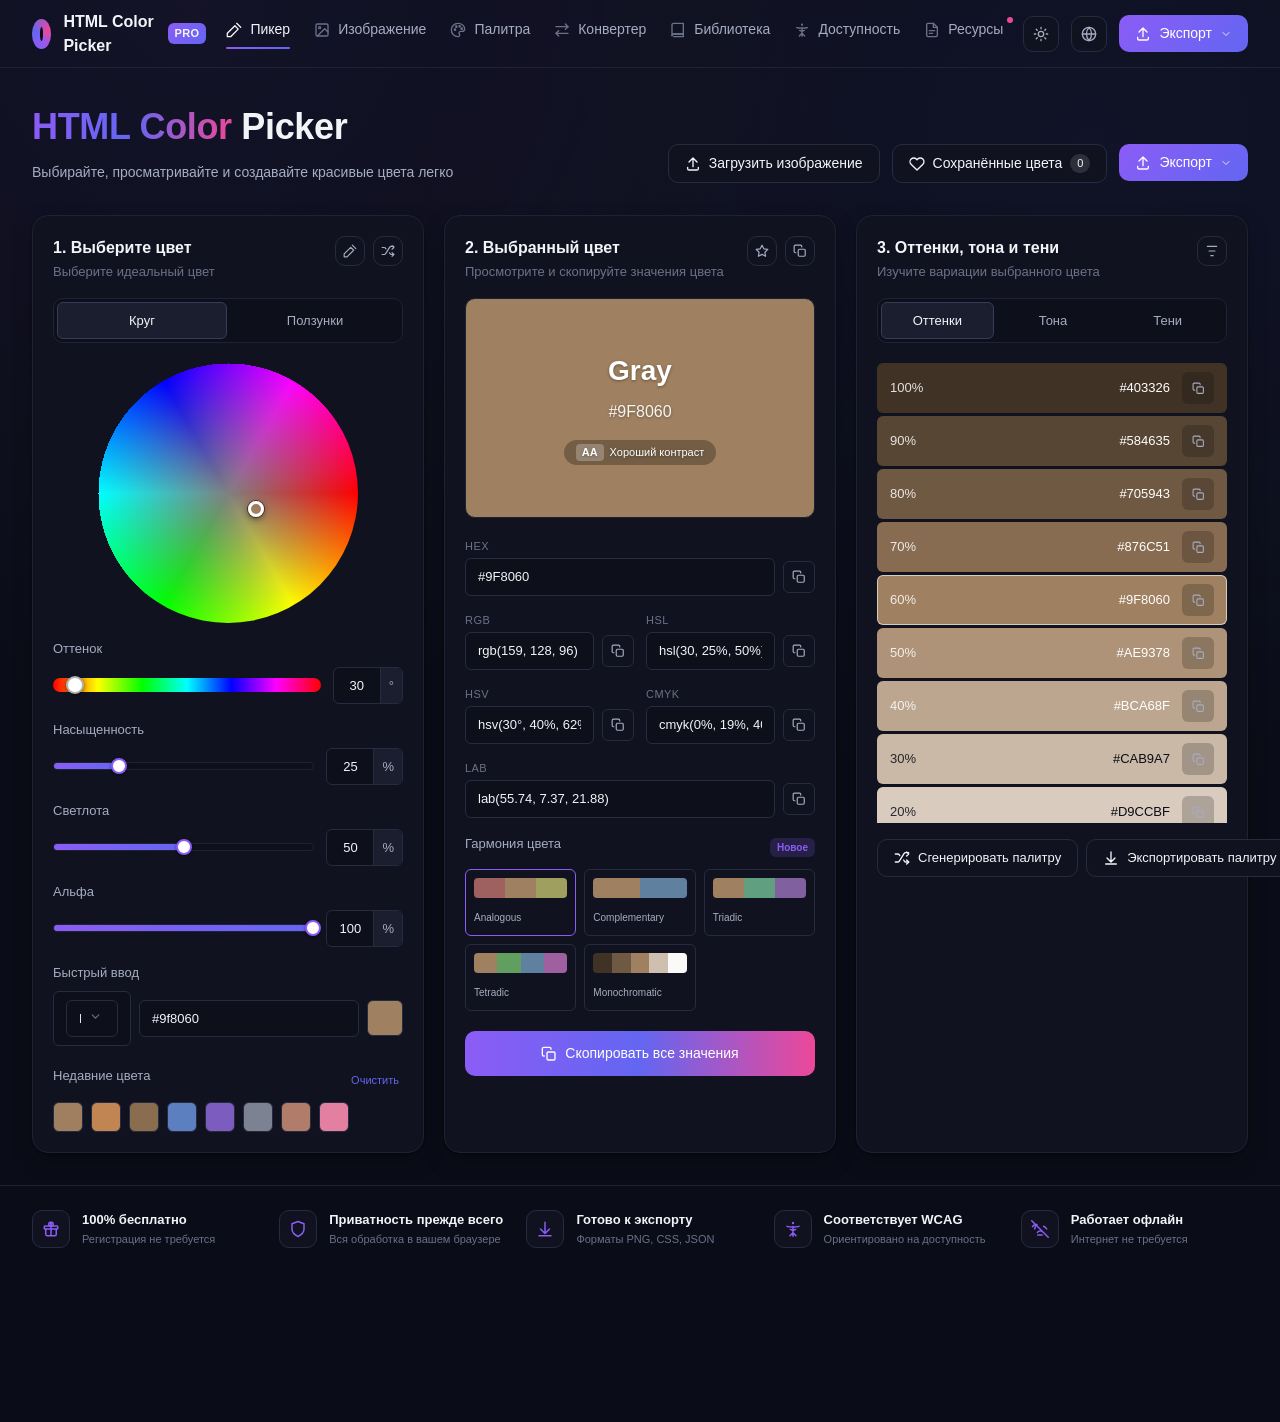
==== commit 35e76bb0: "add new code or updates" ====
--- a/color picker pro.html
+++ b/color picker pro.html
@@ -3,7 +3,7 @@
   <head>
     <meta charset="UTF-8" />
     <meta name="viewport" content="width=device-width, initial-scale=1.0" />
-    <meta http-equiv="Content-Security-Policy" content="default-src 'self'; script-src 'self' 'sha256-rOUKvZQsqI7LfV+omZpl20pGDQI1EytQKYhIs0AwEic=' 'sha256-atxLSp5wzc+jZG4IqGWuuueSOUdDS0B6HKZJqD9xqLU=' 'sha256-BGirgUj0YQKykOHsCWJlQs+/JyroHyuBtByReVRJd+g=' 'sha256-FOkbuWkDkZqzc/7wyLglabL7ab8djyzQbN4RrKlbIQk=' 'sha256-wVB/aeo01h1JoB0fUa+yE6irFyXvlTKwxSuO91Fu6mY=' 'sha256-zjTg4KlAtFPSNvlPZhzeUejxoxk+/BpmzcAwhU4wAUk=' 'sha256-rzkX/a2aQD+S5C7Y/bymP0xSFVxI7qeL/EYodK/OhqI=' 'sha256-ACfmdlLn4KXMicdYaODu+jZa3eIpzOmPGL7l2qbIV6M=' 'sha256-h4mgDuzC0JyOHFdx2ikQ5sb5V4hr/ED5bj6bRvhxO3Q=' 'sha256-9S8LK+cpghNbGMyEFOgzdwIayHJFJMrCiOKoHzocXUg=' 'sha256-XDqhkgtAyHYOsPtAP7ROs8xKs2H2IP2OauQjTeJxBrM='; style-src 'self' 'unsafe-inline'; img-src 'self' blob:; font-src 'self'; connect-src 'self'; object-src 'none'; base-uri 'self'; form-action 'self'" />
+    <meta http-equiv="Content-Security-Policy" content="default-src 'self'; script-src 'self' 'sha256-rOUKvZQsqI7LfV+omZpl20pGDQI1EytQKYhIs0AwEic=' 'sha256-29FOlrEe/jK+mH/WNJ1UvYLAjUtG2qhT9IQAwx4zVpo=' 'sha256-BGirgUj0YQKykOHsCWJlQs+/JyroHyuBtByReVRJd+g=' 'sha256-FOkbuWkDkZqzc/7wyLglabL7ab8djyzQbN4RrKlbIQk=' 'sha256-L95q8PqjwuKWEwsuCooy2/oBIoqT6gnApryYTk2JPuQ=' 'sha256-lrwxF7FcbQcwXl/C/qQYiBYWpd7Af1f8WCUyBkyoPPs=' 'sha256-rzkX/a2aQD+S5C7Y/bymP0xSFVxI7qeL/EYodK/OhqI=' 'sha256-ACfmdlLn4KXMicdYaODu+jZa3eIpzOmPGL7l2qbIV6M=' 'sha256-h4mgDuzC0JyOHFdx2ikQ5sb5V4hr/ED5bj6bRvhxO3Q=' 'sha256-9S8LK+cpghNbGMyEFOgzdwIayHJFJMrCiOKoHzocXUg=' 'sha256-XDqhkgtAyHYOsPtAP7ROs8xKs2H2IP2OauQjTeJxBrM=' 'sha256-bHmc+u2B1sn1meFjzJxt+C6SpO1huFegv8li8PYyzMs='; style-src 'self' 'unsafe-inline'; img-src 'self' blob:; font-src 'self'; connect-src 'self'; object-src 'none'; base-uri 'self'; form-action 'self'" />
     <title>HTML Color Picker PRO</title>
     <link rel="icon" href="favicon.svg" type="image/svg+xml" />
     <style>
@@ -576,6 +576,9 @@
   grid-template-columns: repeat(3, 1fr);
   gap: var(--space-5);
   padding: 0 var(--space-7) var(--space-7);
+}
+.grid > * {
+  min-width: 0;
 }
 
 .card {
@@ -1003,6 +1006,9 @@
   display: grid;
   grid-template-columns: 1fr 1fr;
   gap: var(--space-3);
+}
+.field-pair > * {
+  min-width: 0;
 }
 
 .copy-btn {
@@ -1495,6 +1501,149 @@
   }
 }
 
+/* ===== bottomnav ===== */
+/* ===== Нижняя навигация (мобильная замена верхнего меню) ===== */
+.bottomnav {
+  display: none;
+  position: fixed;
+  left: 0;
+  right: 0;
+  bottom: 0;
+  z-index: 50;
+  align-items: stretch;
+  background: var(--bg-card);
+  border-top: 1px solid var(--border-subtle);
+  padding-bottom: env(safe-area-inset-bottom, 0);
+  box-shadow: 0 -4px 16px rgba(0, 0, 0, 0.25);
+}
+.bottomnav-link {
+  flex: 1;
+  display: flex;
+  flex-direction: column;
+  align-items: center;
+  justify-content: center;
+  gap: 4px;
+  padding: 9px 4px 8px;
+  background: none;
+  border: none;
+  font-family: inherit;
+  font-size: 11px;
+  color: var(--text-muted);
+  cursor: pointer;
+  position: relative;
+}
+.bottomnav-link .icon svg {
+  width: 21px;
+  height: 21px;
+}
+.bottomnav-link.active {
+  color: var(--accent-purple);
+}
+.bottomnav-dot {
+  position: absolute;
+  top: 6px;
+  right: calc(50% - 16px);
+  width: 7px;
+  height: 7px;
+  border-radius: 50%;
+  background: var(--accent-pink);
+}
+
+/* ===== Шторка «Ещё» ===== */
+.bottomnav-sheet {
+  position: fixed;
+  inset: 0;
+  z-index: 60;
+}
+.bottomnav-sheet[hidden] {
+  display: none;
+}
+.bottomnav-sheet-backdrop {
+  position: absolute;
+  inset: 0;
+  background: rgba(4, 6, 12, 0.6);
+}
+.bottomnav-sheet-panel {
+  position: absolute;
+  left: 0;
+  right: 0;
+  bottom: 0;
+  background: var(--bg-card);
+  border: 1px solid var(--border-default);
+  border-bottom: none;
+  border-radius: var(--radius-lg) var(--radius-lg) 0 0;
+  padding: var(--space-3) var(--space-4)
+    calc(var(--space-4) + env(safe-area-inset-bottom, 0));
+  box-shadow: var(--shadow-card);
+}
+.bottomnav-sheet-handle {
+  display: block;
+  width: 36px;
+  height: 4px;
+  border-radius: var(--radius-pill);
+  background: var(--border-strong);
+  margin: var(--space-2) auto var(--space-4);
+}
+.bottomnav-sheet-item {
+  display: flex;
+  align-items: center;
+  gap: var(--space-3);
+  padding: var(--space-4) var(--space-3);
+  border-radius: var(--radius-md);
+  color: var(--text-primary);
+  font-size: var(--font-size-base);
+  border-bottom: 1px solid var(--border-subtle);
+}
+.bottomnav-sheet-item:last-child {
+  border-bottom: none;
+}
+.bottomnav-sheet-item.active {
+  color: var(--accent-purple);
+}
+.bottomnav-sheet-item .icon svg {
+  width: 20px;
+  height: 20px;
+}
+.bottomnav-sheet-item .dot {
+  margin-inline-start: auto;
+}
+
+/* ===== accordion.css ===== */
+/* accordion.css — сворачиваемые секции карточек на мобильной ширине.
+   На десктопе (>1100px) не действует вообще. */
+
+.card-collapse-chevron {
+  display: none;
+}
+
+@media (max-width: 1100px) {
+  .card-head-toggle {
+    cursor: pointer;
+    position: relative;
+    padding-inline-end: 30px;
+  }
+  .card-collapse-chevron {
+    display: inline-flex;
+    position: absolute;
+    top: 3px;
+    inset-inline-end: 0;
+    color: var(--text-muted);
+    transition: transform var(--transition-fast);
+  }
+  .card-collapse-chevron svg {
+    width: 17px;
+    height: 17px;
+  }
+  .card.collapsed .card-collapse-chevron {
+    transform: rotate(-90deg);
+  }
+  .card.collapsed > *:not(.card-head-toggle) {
+    display: none !important;
+  }
+  .card.collapsed .card-head-toggle {
+    margin-bottom: 0;
+  }
+}
 /* ===== Responsive ===== */
 @media (max-width: 1100px) {
   .grid {
@@ -1505,6 +1654,12 @@
   }
   .topnav {
     display: none;
+  }
+  .bottomnav {
+    display: flex;
+  }
+  body {
+    padding-bottom: calc(58px + env(safe-area-inset-bottom, 0));
   }
 }
 @media (max-width: 640px) {
@@ -5322,6 +5477,7 @@
     transition: none;
   }
 }
+
     </style>
     <script>
       // Применяем сохранённые тему и язык до отрисовки, чтобы избежать "мигания"
@@ -5430,6 +5586,57 @@
         </div>
       </div>
     </header>
+
+    <!-- ===== Нижняя навигация (только мобильная ширина) ===== -->
+    <nav class="bottomnav" id="bottomNav">
+      <a href="#" class="bottomnav-link active" data-page="picker">
+        <span class="icon" data-icon="eyedropper"></span>
+        <span data-i18n="nav_picker">Picker</span>
+      </a>
+      <a href="#" class="bottomnav-link" data-page="palette">
+        <span class="icon" data-icon="palette"></span>
+        <span data-i18n="nav_palette">Palette</span>
+      </a>
+      <a href="#" class="bottomnav-link" data-page="converter">
+        <span class="icon" data-icon="swap"></span>
+        <span data-i18n="nav_converter">Converter</span>
+      </a>
+      <a href="#" class="bottomnav-link" data-page="library">
+        <span class="icon" data-icon="book"></span>
+        <span data-i18n="nav_library">Library</span>
+      </a>
+      <button
+        type="button"
+        class="bottomnav-link"
+        id="bottomNavMoreBtn"
+        aria-haspopup="true"
+        aria-expanded="false"
+      >
+        <span class="icon" data-icon="moreHoriz"></span>
+        <span data-i18n="nav_more">More</span>
+        <span class="bottomnav-dot" id="bottomNavMoreDot" hidden></span>
+      </button>
+    </nav>
+
+    <div class="bottomnav-sheet" id="bottomNavSheet" hidden>
+      <div class="bottomnav-sheet-backdrop" id="bottomNavSheetBackdrop"></div>
+      <div class="bottomnav-sheet-panel">
+        <span class="bottomnav-sheet-handle"></span>
+        <a href="#" class="bottomnav-sheet-item" data-page="image">
+          <span class="icon" data-icon="image"></span>
+          <span data-i18n="nav_image">Image</span>
+        </a>
+        <a href="#" class="bottomnav-sheet-item" data-page="accessibility">
+          <span class="icon" data-icon="accessibility"></span>
+          <span data-i18n="nav_accessibility">Accessibility</span>
+        </a>
+        <a href="#" class="bottomnav-sheet-item" data-page="resources">
+          <span class="icon" data-icon="fileText"></span>
+          <span data-i18n="nav_resources">Resources</span>
+          <span class="dot"></span>
+        </a>
+      </div>
+    </div>
 
     <!-- ===== Страница: Picker (не изменялась) ===== -->
     <div class="app-page active" id="page-picker">
@@ -6199,7 +6406,7 @@
 
       <div class="palette-grid">
         <!-- Список палитр -->
-        <aside class="card palette-sidebar">
+        <aside class="card palette-sidebar" data-accordion-collapsed>
           <div class="palette-sidebar-head">
             <h3 data-i18n="palette_my_title">My Palettes</h3>
             <span class="palette-count" id="paletteCount">12 palettes</span>
@@ -6208,7 +6415,7 @@
         </aside>
 
         <!-- Выбранная палитра -->
-        <section class="card palette-main">
+        <section class="card palette-main" data-accordion-expanded>
           <div class="palette-main-head">
             <div class="palette-main-title-row">
               <h2 id="paletteTitle">Ocean Breeze</h2>
@@ -6954,6 +7161,7 @@
   chevronRight: `<svg viewBox="0 0 24 24" fill="none" stroke="currentColor" stroke-width="2" stroke-linecap="round" stroke-linejoin="round"><path d="M9 6l6 6-6 6"/></svg>`,
   externalLink: `<svg viewBox="0 0 24 24" fill="none" stroke="currentColor" stroke-width="2" stroke-linecap="round" stroke-linejoin="round"><path d="M15 3h6v6"/><path d="M10 14L21 3"/><path d="M18 13v6a2 2 0 0 1-2 2H5a2 2 0 0 1-2-2V8a2 2 0 0 1 2-2h6"/></svg>`,
   swap: `<svg viewBox="0 0 24 24" fill="none" stroke="currentColor" stroke-width="2" stroke-linecap="round" stroke-linejoin="round"><path d="M17 3l4 4-4 4"/><path d="M3 7h18"/><path d="M7 21l-4-4 4-4"/><path d="M21 17H3"/></svg>`,
+  moreHoriz: `<svg viewBox="0 0 24 24" fill="none" stroke="currentColor" stroke-width="2" stroke-linecap="round" stroke-linejoin="round"><circle cx="5" cy="12" r="1.5" fill="currentColor" stroke="none"/><circle cx="12" cy="12" r="1.5" fill="currentColor" stroke="none"/><circle cx="19" cy="12" r="1.5" fill="currentColor" stroke="none"/></svg>`,
 };
 
 function icon(name, cls) {
@@ -7747,6 +7955,51 @@
     id: "Sumber Daya",
     sv: "Resurser",
   },
+  nav_more: {
+    en: "More",
+    ru: "Ещё",
+    es: "Más",
+    fr: "Plus",
+    de: "Mehr",
+    it: "Altro",
+    pt: "Mais",
+    zh: "更多",
+    ja: "その他",
+    ko: "더보기",
+    ar: "المزيد",
+    hi: "अधिक",
+    tr: "Diğer",
+    pl: "Więcej",
+    nl: "Meer",
+    uk: "Ще",
+    vi: "Thêm",
+    th: "เพิ่มเติม",
+    id: "Lainnya",
+    sv: "Mer",
+  },
+  quick_colors: {
+    en: "Quick Colors",
+    ru: "Быстрый выбор",
+    es: "Colores rápidos",
+    fr: "Couleurs rapides",
+    de: "Schnellfarben",
+    it: "Colori rapidi",
+    pt: "Cores rápidas",
+    zh: "快速颜色",
+    ja: "クイックカラー",
+    ko: "빠른 색상",
+    ar: "ألوان سريعة",
+    hi: "त्वरित रंग",
+    tr: "Hızlı Renkler",
+    pl: "Szybkie kolory",
+    nl: "Snelle kleuren",
+    uk: "Швидкі кольори",
+    vi: "Màu nhanh",
+    th: "สีด่วน",
+    id: "Warna Cepat",
+    sv: "Snabbfärger",
+  },
+
 
   /* ---------- Страница Library ---------- */
   library_subtitle: {
@@ -11109,6 +11362,7 @@
   );
 
   /* ---------- Страницы (Picker / Palette) ---------- */
+  const OVERFLOW_PAGES = ["image", "accessibility", "resources"];
   function switchPage(page) {
     document
       .querySelectorAll(".app-page")
@@ -11116,13 +11370,49 @@
     document
       .querySelectorAll(".topnav-link[data-page]")
       .forEach((a) => a.classList.toggle("active", a.dataset.page === page));
-  }
-  document.querySelectorAll(".topnav-link[data-page]").forEach((a) => {
-    a.addEventListener("click", (e) => {
+    document
+      .querySelectorAll(".bottomnav-link[data-page]")
+      .forEach((a) => a.classList.toggle("active", a.dataset.page === page));
+    document
+      .querySelectorAll(".bottomnav-sheet-item[data-page]")
+      .forEach((a) => a.classList.toggle("active", a.dataset.page === page));
+    const moreBtn = $("bottomNavMoreBtn");
+    if (moreBtn) moreBtn.classList.toggle("active", OVERFLOW_PAGES.includes(page));
+    closeBottomSheet();
+  }
+  document
+    .querySelectorAll(".topnav-link[data-page], .bottomnav-link[data-page], .bottomnav-sheet-item[data-page]")
+    .forEach((a) => {
+      a.addEventListener("click", (e) => {
+        e.preventDefault();
+        switchPage(a.dataset.page);
+      });
+    });
+
+  /* ---------- Шторка «Ещё» в нижней навигации ---------- */
+  function openBottomSheet() {
+    const sheet = $("bottomNavSheet");
+    if (!sheet) return;
+    sheet.hidden = false;
+    $("bottomNavMoreBtn").setAttribute("aria-expanded", "true");
+  }
+  function closeBottomSheet() {
+    const sheet = $("bottomNavSheet");
+    if (!sheet || sheet.hidden) return;
+    sheet.hidden = true;
+    $("bottomNavMoreBtn").setAttribute("aria-expanded", "false");
+  }
+  if ($("bottomNavMoreBtn")) {
+    $("bottomNavMoreBtn").addEventListener("click", (e) => {
       e.preventDefault();
-      switchPage(a.dataset.page);
+      $("bottomNavSheet").hidden ? openBottomSheet() : closeBottomSheet();
     });
-  });
+    $("bottomNavSheetBackdrop").addEventListener("click", closeBottomSheet);
+    document.addEventListener("keydown", (e) => {
+      if (e.key === "Escape") closeBottomSheet();
+    });
+  }
+  /* ---------- /Шторка «Ещё» ---------- */
 
   /* ---------- Палитры (страница Palette) ---------- */
   const PALETTES_KEY = "cp-palettes";
@@ -14502,5 +14792,72 @@
   init();
 })();
     </script>
+    <script>
+      /* ===== accordion.js ===== */
+// accordion.js — на мобильной ширине превращает пронумерованные секции
+// каждой страницы в раскрывающиеся блоки (первая секция открыта,
+// остальные свёрнуты в одну строку с шевроном) — как в приложениях.
+// На десктопе не влияет ни на что: карточки видны как обычно.
+
+(function () {
+  const BREAKPOINT = 1100;
+
+  function isMobile() {
+    return window.innerWidth <= BREAKPOINT;
+  }
+
+  function findHead(card) {
+    const standard = card.querySelector(":scope > .card-head");
+    if (standard) return standard;
+    for (const child of card.children) {
+      if (child.querySelector("h2, h3")) return child;
+    }
+    return null;
+  }
+
+  function enhanceCard(card, expanded) {
+    if (card.dataset.accordionReady) return;
+    if (card.dataset.noAccordion !== undefined) return;
+    const head = findHead(card);
+    if (!head) return;
+    card.dataset.accordionReady = "1";
+
+    const chevron = document.createElement("span");
+    chevron.className = "icon card-collapse-chevron";
+    chevron.innerHTML = (typeof ICONS !== "undefined" && ICONS.chevronDown) || "";
+    head.appendChild(chevron);
+    head.classList.add("card-head-toggle");
+
+    if (!expanded) card.classList.add("collapsed");
+
+    head.addEventListener("click", (e) => {
+      if (e.target.closest(".card-head-actions")) return;
+      if (e.target.closest("button, a, input, select, label")) return;
+      if (!isMobile()) return;
+      card.classList.toggle("collapsed");
+    });
+  }
+
+  function enhanceAll() {
+    document.querySelectorAll(".app-page").forEach((page) => {
+      const cards = page.querySelectorAll(".card");
+      cards.forEach((card, i) => {
+        let expanded = i === 0;
+        if (card.dataset.accordionExpanded !== undefined) expanded = true;
+        if (card.dataset.accordionCollapsed !== undefined) expanded = false;
+        enhanceCard(card, expanded);
+      });
+    });
+  }
+
+  if (document.readyState === "loading") {
+    document.addEventListener("DOMContentLoaded", enhanceAll);
+  } else {
+    enhanceAll();
+  }
+
+  window.enhanceAccordionCards = enhanceAll;
+})();
+    </script>
   </body>
 </html>
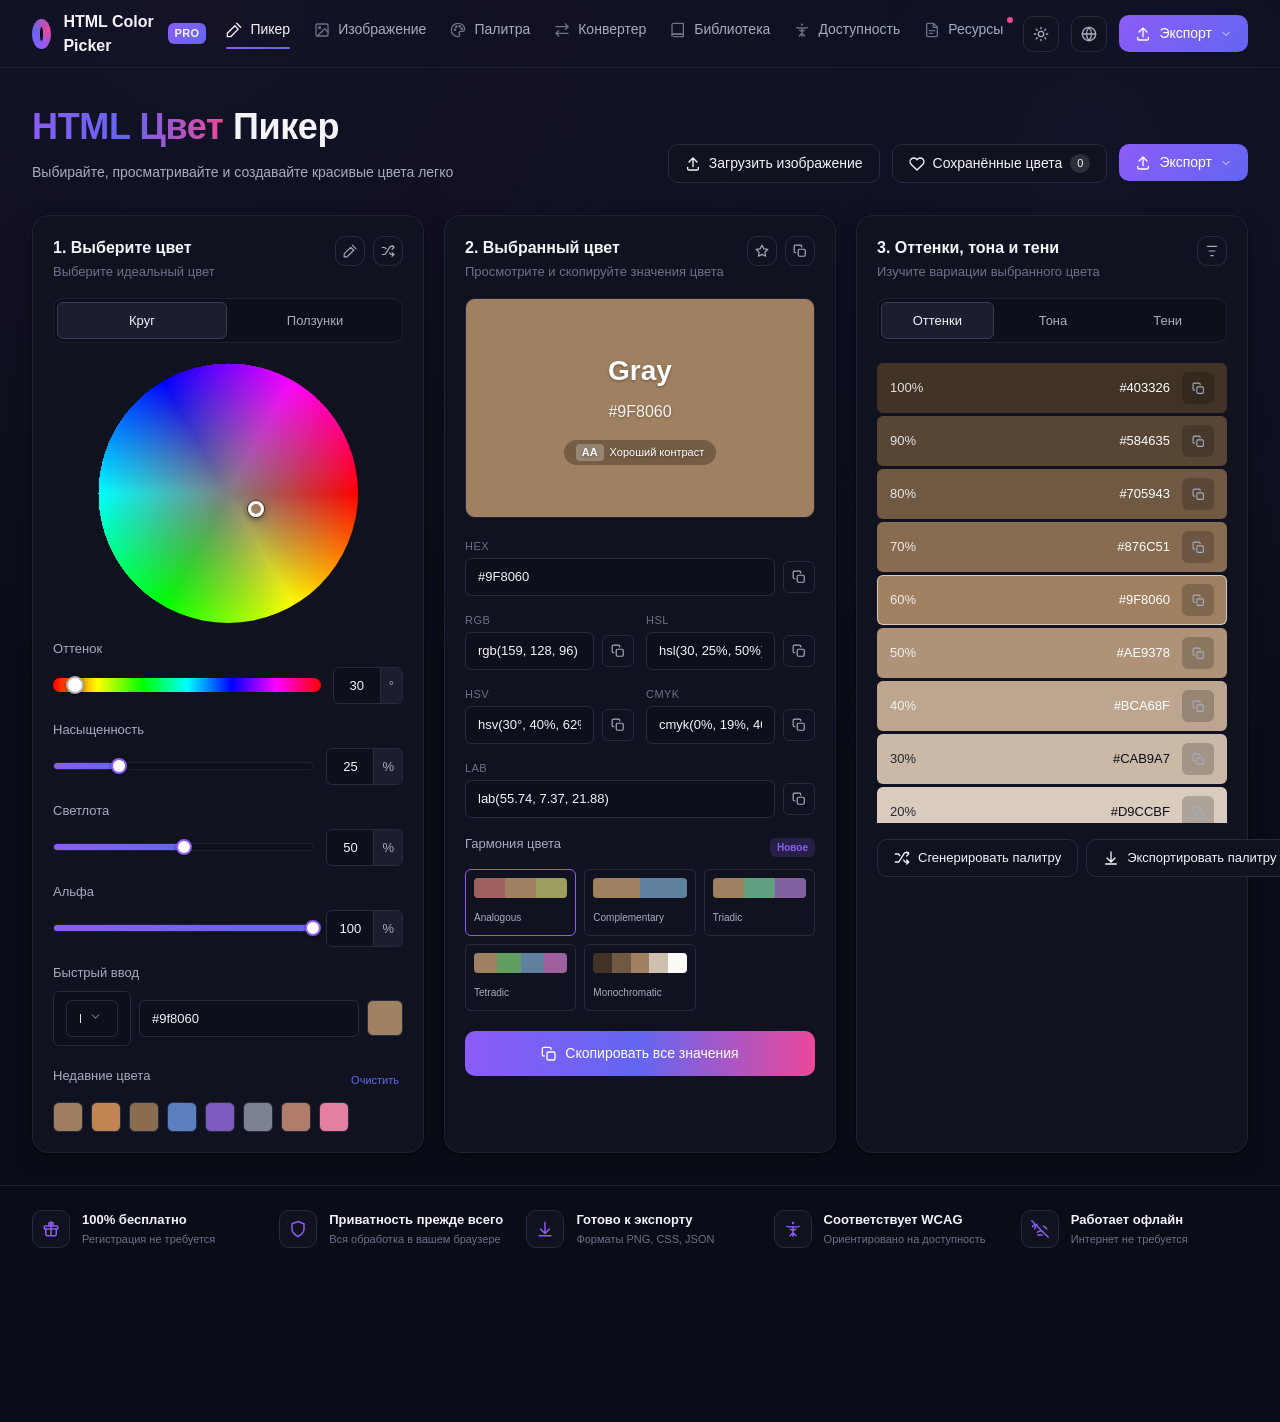
==== commit f3f2331c: "update code" ====
--- a/color picker pro.html
+++ b/color picker pro.html
@@ -3,7 +3,7 @@
   <head>
     <meta charset="UTF-8" />
     <meta name="viewport" content="width=device-width, initial-scale=1.0" />
-    <meta http-equiv="Content-Security-Policy" content="default-src 'self'; script-src 'self' 'sha256-rOUKvZQsqI7LfV+omZpl20pGDQI1EytQKYhIs0AwEic=' 'sha256-29FOlrEe/jK+mH/WNJ1UvYLAjUtG2qhT9IQAwx4zVpo=' 'sha256-BGirgUj0YQKykOHsCWJlQs+/JyroHyuBtByReVRJd+g=' 'sha256-FOkbuWkDkZqzc/7wyLglabL7ab8djyzQbN4RrKlbIQk=' 'sha256-L95q8PqjwuKWEwsuCooy2/oBIoqT6gnApryYTk2JPuQ=' 'sha256-lrwxF7FcbQcwXl/C/qQYiBYWpd7Af1f8WCUyBkyoPPs=' 'sha256-rzkX/a2aQD+S5C7Y/bymP0xSFVxI7qeL/EYodK/OhqI=' 'sha256-ACfmdlLn4KXMicdYaODu+jZa3eIpzOmPGL7l2qbIV6M=' 'sha256-h4mgDuzC0JyOHFdx2ikQ5sb5V4hr/ED5bj6bRvhxO3Q=' 'sha256-9S8LK+cpghNbGMyEFOgzdwIayHJFJMrCiOKoHzocXUg=' 'sha256-XDqhkgtAyHYOsPtAP7ROs8xKs2H2IP2OauQjTeJxBrM=' 'sha256-bHmc+u2B1sn1meFjzJxt+C6SpO1huFegv8li8PYyzMs='; style-src 'self' 'unsafe-inline'; img-src 'self' blob:; font-src 'self'; connect-src 'self'; object-src 'none'; base-uri 'self'; form-action 'self'" />
+    <meta http-equiv="Content-Security-Policy" content="default-src 'self'; script-src 'self' 'sha256-rOUKvZQsqI7LfV+omZpl20pGDQI1EytQKYhIs0AwEic=' 'sha256-29FOlrEe/jK+mH/WNJ1UvYLAjUtG2qhT9IQAwx4zVpo=' 'sha256-BGirgUj0YQKykOHsCWJlQs+/JyroHyuBtByReVRJd+g=' 'sha256-FOkbuWkDkZqzc/7wyLglabL7ab8djyzQbN4RrKlbIQk=' 'sha256-u70e6kGFPlX1HTjRopkayLB7BLX7//VwNfDNLcom7t4=' 'sha256-lrwxF7FcbQcwXl/C/qQYiBYWpd7Af1f8WCUyBkyoPPs=' 'sha256-rzkX/a2aQD+S5C7Y/bymP0xSFVxI7qeL/EYodK/OhqI=' 'sha256-ACfmdlLn4KXMicdYaODu+jZa3eIpzOmPGL7l2qbIV6M=' 'sha256-h4mgDuzC0JyOHFdx2ikQ5sb5V4hr/ED5bj6bRvhxO3Q=' 'sha256-9S8LK+cpghNbGMyEFOgzdwIayHJFJMrCiOKoHzocXUg=' 'sha256-XDqhkgtAyHYOsPtAP7ROs8xKs2H2IP2OauQjTeJxBrM=' 'sha256-bHmc+u2B1sn1meFjzJxt+C6SpO1huFegv8li8PYyzMs='; style-src 'self' 'unsafe-inline'; img-src 'self' blob:; font-src 'self'; connect-src 'self'; object-src 'none'; base-uri 'self'; form-action 'self'" />
     <title>HTML Color Picker PRO</title>
     <link rel="icon" href="favicon.svg" type="image/svg+xml" />
     <style>
@@ -1645,6 +1645,15 @@
   }
 }
 /* ===== Responsive ===== */
+@media (max-width: 1180px) {
+  .grid {
+    grid-template-columns: repeat(2, minmax(0, 1fr));
+  }
+  .grid > section.card:first-child {
+    grid-column: 1 / -1;
+  }
+}
+
 @media (max-width: 1100px) {
   .grid {
     grid-template-columns: 1fr;
@@ -1678,6 +1687,24 @@
   .palette-grid {
     padding-left: var(--space-4);
     padding-right: var(--space-4);
+  }
+}
+@media (max-width: 400px) {
+  .topbar {
+    gap: var(--space-2);
+    padding-left: var(--space-3);
+    padding-right: var(--space-3);
+  }
+  .topbar #exportBtn span:not(.icon) {
+    display: none;
+  }
+  .topbar #exportBtn {
+    padding-left: var(--space-3);
+    padding-right: var(--space-3);
+    gap: 0;
+  }
+  .logo-text {
+    font-size: var(--font-size-sm);
   }
 }
 
@@ -5643,7 +5670,7 @@
       <!-- ===== Заголовок страницы ===== -->
       <section class="page-head">
         <div>
-          <h1><span class="grad-text">HTML Color</span> Picker</h1>
+          <h1><span class="grad-text" data-i18n="ph_picker_grad">HTML Color</span> <span data-i18n="ph_picker_plain">Picker</span></h1>
           <p class="subtitle" data-i18n="hero_subtitle">
             Выбирайте, просматривайте и создавайте красивые цвета легко
           </p>
@@ -6375,7 +6402,7 @@
     <div class="app-page" id="page-palette">
       <section class="page-head">
         <div>
-          <h1><span class="grad-text">Color</span> Palette</h1>
+          <h1><span class="grad-text" data-i18n="ph_palette_grad">Color</span> <span data-i18n="ph_palette_plain">Palette</span></h1>
           <p class="subtitle" data-i18n="palette_subtitle">
             Create, explore and manage beautiful color palettes
           </p>
@@ -6520,7 +6547,7 @@
     <div class="app-page" id="page-converter">
       <section class="page-head">
         <div>
-          <h1><span class="grad-text">Color</span> Converter</h1>
+          <h1><span class="grad-text" data-i18n="ph_converter_grad">Color</span> <span data-i18n="ph_converter_plain">Converter</span></h1>
           <p class="subtitle" data-i18n="converter_subtitle">
             Convert colors between different formats
           </p>
@@ -6701,7 +6728,7 @@
     <div class="app-page" id="page-library">
       <section class="page-head">
         <div>
-          <h1><span class="grad-text">Color</span> Library</h1>
+          <h1><span class="grad-text" data-i18n="ph_library_grad">Color</span> <span data-i18n="ph_library_plain">Library</span></h1>
           <p class="subtitle" data-i18n="library_subtitle">
             Browse curated palettes and a library of named colors
           </p>
@@ -6769,7 +6796,7 @@
     <div class="app-page" id="page-accessibility">
       <section class="page-head">
         <div>
-          <h1><span class="grad-text">Color</span> Accessibility</h1>
+          <h1><span class="grad-text" data-i18n="ph_a11y_grad">Color</span> <span data-i18n="ph_a11y_plain">Accessibility</span></h1>
           <p class="subtitle" data-i18n="a11y_subtitle">
             Check color contrast and accessibility compliance
           </p>
@@ -7026,7 +7053,7 @@
     <div class="app-page" id="page-resources">
       <section class="page-head">
         <div>
-          <h1><span class="grad-text">Resources</span></h1>
+          <h1><span class="grad-text" data-i18n="ph_resources_grad">Resources</span></h1>
           <p class="subtitle" data-i18n="res_subtitle">
             Tools, guides and resources to master color and build beautiful
             experiences.
@@ -8000,83 +8027,424 @@
     sv: "Snabbfärger",
   },
 
-
   /* ---------- Страница Library ---------- */
   library_subtitle: {
     en: "Browse curated palettes and a library of named colors",
     ru: "Изучайте готовые палитры и библиотеку именованных цветов",
+    es: "Explora paletas curadas y una biblioteca de colores con nombre",
+    fr: "Parcourez des palettes sélectionnées et une bibliothèque de couleurs nommées",
+    de: "Durchsuchen Sie kuratierte Paletten und eine Bibliothek benannter Farben",
+    it: "Sfoglia palette curate e una libreria di colori con nome",
+    pt: "Explore paletas selecionadas e uma biblioteca de cores nomeadas",
+    zh: "浏览精选调色板和命名颜色库",
+    ja: "厳選されたパレットと名前付きカラーのライブラリを閲覧",
+    ko: "엄선된 팔레트와 이름이 지정된 색상 라이브러리를 살펴보세요",
+    ar: "تصفّح لوحات مختارة ومكتبة ألوان مسمّاة",
+    hi: "क्यूरेट किए गए पैलेट और नामित रंगों की लाइब्रेरी देखें",
+    tr: "Küratörlü paletlere ve adlandırılmış renkler kitaplığına göz atın",
+    pl: "Przeglądaj wyselekcjonowane palety i bibliotekę nazwanych kolorów",
+    nl: "Blader door samengestelde paletten en een bibliotheek met benoemde kleuren",
+    uk: "Перегляньте добірку палітр і бібліотеку іменованих кольорів",
+    vi: "Duyệt các bảng màu được tuyển chọn và thư viện màu có tên",
+    th: "เรียกดูจานสีที่คัดสรรและคลังสีที่มีชื่อ",
+    id: "Jelajahi palet pilihan dan pustaka warna bernama",
+    sv: "Bläddra bland utvalda paletter och ett bibliotek med namngivna färger",
   },
   library_search_placeholder: {
     en: "Search the library...",
     ru: "Поиск по библиотеке...",
+    es: "Buscar en la biblioteca...",
+    fr: "Rechercher dans la bibliothèque...",
+    de: "Bibliothek durchsuchen...",
+    it: "Cerca nella libreria...",
+    pt: "Pesquisar na biblioteca...",
+    zh: "搜索库...",
+    ja: "ライブラリを検索...",
+    ko: "라이브러리 검색...",
+    ar: "ابحث في المكتبة...",
+    hi: "लाइब्रेरी में खोजें...",
+    tr: "Kitaplıkta ara...",
+    pl: "Szukaj w bibliotece...",
+    nl: "Zoeken in bibliotheek...",
+    uk: "Пошук у бібліотеці...",
+    vi: "Tìm trong thư viện...",
+    th: "ค้นหาในคลัง...",
+    id: "Cari di pustaka...",
+    sv: "Sök i biblioteket...",
   },
   library_tab_palettes: {
     en: "Palettes",
     ru: "Палитры",
+    es: "Paletas",
+    fr: "Palettes",
+    de: "Paletten",
+    it: "Tavolozze",
+    pt: "Paletas",
+    zh: "调色板",
+    ja: "パレット",
+    ko: "팔레트",
+    ar: "لوحات الألوان",
+    hi: "पैलेट",
+    tr: "Paletler",
+    pl: "Palety",
+    nl: "Paletten",
+    uk: "Палітри",
+    vi: "Bảng màu",
+    th: "จานสี",
+    id: "Palet",
+    sv: "Paletter",
   },
   library_tab_colors: {
     en: "Named Colors",
     ru: "Именованные цвета",
+    es: "Colores con nombre",
+    fr: "Couleurs nommées",
+    de: "Benannte Farben",
+    it: "Colori con nome",
+    pt: "Cores nomeadas",
+    zh: "命名颜色",
+    ja: "名前付きカラー",
+    ko: "이름이 지정된 색상",
+    ar: "الألوان المسمّاة",
+    hi: "नामित रंग",
+    tr: "Adlandırılmış Renkler",
+    pl: "Nazwane kolory",
+    nl: "Benoemde kleuren",
+    uk: "Іменовані кольори",
+    vi: "Màu có tên",
+    th: "สีที่มีชื่อ",
+    id: "Warna Bernama",
+    sv: "Namngivna färger",
   },
   library_empty: {
     en: "Nothing matches your search.",
     ru: "Ничего не найдено по вашему запросу.",
+    es: "Nada coincide con tu búsqueda.",
+    fr: "Rien ne correspond à votre recherche.",
+    de: "Nichts entspricht Ihrer Suche.",
+    it: "Nessun risultato per la tua ricerca.",
+    pt: "Nada corresponde à sua pesquisa.",
+    zh: "没有匹配的结果。",
+    ja: "検索に一致するものがありません。",
+    ko: "검색과 일치하는 항목이 없습니다.",
+    ar: "لا توجد نتائج مطابقة لبحثك.",
+    hi: "आपकी खोज से कुछ भी मेल नहीं खाता।",
+    tr: "Aramanızla eşleşen bir şey yok.",
+    pl: "Nic nie pasuje do wyszukiwania.",
+    nl: "Niets komt overeen met je zoekopdracht.",
+    uk: "Нічого не відповідає вашому пошуку.",
+    vi: "Không có gì khớp với tìm kiếm của bạn.",
+    th: "ไม่พบสิ่งที่ตรงกับการค้นหาของคุณ",
+    id: "Tidak ada yang cocok dengan pencarian Anda.",
+    sv: "Inget matchar din sökning.",
   },
   library_copy_all: {
     en: "Copy All",
     ru: "Скопировать всё",
+    es: "Copiar todo",
+    fr: "Tout copier",
+    de: "Alles kopieren",
+    it: "Copia tutto",
+    pt: "Copiar tudo",
+    zh: "全部复制",
+    ja: "すべてコピー",
+    ko: "모두 복사",
+    ar: "نسخ الكل",
+    hi: "सभी कॉपी करें",
+    tr: "Tümünü Kopyala",
+    pl: "Kopiuj wszystko",
+    nl: "Alles kopiëren",
+    uk: "Скопіювати все",
+    vi: "Sao chép tất cả",
+    th: "คัดลอกทั้งหมด",
+    id: "Salin Semua",
+    sv: "Kopiera allt",
   },
   library_save_palette: {
     en: "Save",
     ru: "Сохранить",
+    es: "Guardar",
+    fr: "Enregistrer",
+    de: "Speichern",
+    it: "Salva",
+    pt: "Salvar",
+    zh: "保存",
+    ja: "保存",
+    ko: "저장",
+    ar: "حفظ",
+    hi: "सहेजें",
+    tr: "Kaydet",
+    pl: "Zapisz",
+    nl: "Opslaan",
+    uk: "Зберегти",
+    vi: "Lưu",
+    th: "บันทึก",
+    id: "Simpan",
+    sv: "Spara",
   },
   library_saved_toast: {
     en: "Saved to My Palettes",
     ru: "Сохранено в «Мои палитры»",
+    es: "Guardado en Mis Paletas",
+    fr: "Enregistré dans Mes palettes",
+    de: "In Meine Paletten gespeichert",
+    it: "Salvato in Le mie tavolozze",
+    pt: "Salvo em Minhas paletas",
+    zh: "已保存到我的调色板",
+    ja: "マイパレットに保存しました",
+    ko: "내 팔레트에 저장됨",
+    ar: "تم الحفظ في لوحاتي",
+    hi: "मेरे पैलेट में सहेजा गया",
+    tr: "Paletlerime kaydedildi",
+    pl: "Zapisano w Moje palety",
+    nl: "Opgeslagen in Mijn paletten",
+    uk: "Збережено в «Мої палітри»",
+    vi: "Đã lưu vào Bảng màu của tôi",
+    th: "บันทึกลงพาเลตของฉันแล้ว",
+    id: "Disimpan ke Palet Saya",
+    sv: "Sparad i Mina paletter",
   },
   library_color_saved: {
     en: "Color saved",
     ru: "Цвет сохранён",
+    es: "Color guardado",
+    fr: "Couleur enregistrée",
+    de: "Farbe gespeichert",
+    it: "Colore salvato",
+    pt: "Cor salva",
+    zh: "颜色已保存",
+    ja: "色を保存しました",
+    ko: "색상 저장됨",
+    ar: "تم حفظ اللون",
+    hi: "रंग सहेजा गया",
+    tr: "Renk kaydedildi",
+    pl: "Kolor zapisany",
+    nl: "Kleur opgeslagen",
+    uk: "Колір збережено",
+    vi: "Đã lưu màu",
+    th: "บันทึกสีแล้ว",
+    id: "Warna disimpan",
+    sv: "Färg sparad",
   },
   library_color_removed: {
     en: "Color removed",
     ru: "Цвет удалён",
+    es: "Color eliminado",
+    fr: "Couleur retirée",
+    de: "Farbe entfernt",
+    it: "Colore rimosso",
+    pt: "Cor removida",
+    zh: "颜色已移除",
+    ja: "色を削除しました",
+    ko: "색상 제거됨",
+    ar: "تمت إزالة اللون",
+    hi: "रंग हटाया गया",
+    tr: "Renk kaldırıldı",
+    pl: "Kolor usunięty",
+    nl: "Kleur verwijderd",
+    uk: "Колір видалено",
+    vi: "Đã xóa màu",
+    th: "ลบสีแล้ว",
+    id: "Warna dihapus",
+    sv: "Färg borttagen",
   },
   library_results_palettes: {
     en: "palettes",
     ru: "палитр",
+    es: "paletas",
+    fr: "palettes",
+    de: "Paletten",
+    it: "tavolozze",
+    pt: "paletas",
+    zh: "个调色板",
+    ja: "パレット",
+    ko: "팔레트",
+    ar: "لوحة ألوان",
+    hi: "पैलेट",
+    tr: "palet",
+    pl: "palet",
+    nl: "paletten",
+    uk: "палітр",
+    vi: "bảng màu",
+    th: "จานสี",
+    id: "palet",
+    sv: "paletter",
   },
   library_results_colors: {
     en: "colors",
     ru: "цветов",
+    es: "colores",
+    fr: "couleurs",
+    de: "Farben",
+    it: "colori",
+    pt: "cores",
+    zh: "种颜色",
+    ja: "色",
+    ko: "색상",
+    ar: "لون",
+    hi: "रंग",
+    tr: "renk",
+    pl: "kolorów",
+    nl: "kleuren",
+    uk: "кольорів",
+    vi: "màu",
+    th: "สี",
+    id: "warna",
+    sv: "färger",
   },
   library_category_all: {
     en: "All Categories",
     ru: "Все категории",
+    es: "Todas las categorías",
+    fr: "Toutes les catégories",
+    de: "Alle Kategorien",
+    it: "Tutte le categorie",
+    pt: "Todas as categorias",
+    zh: "所有分类",
+    ja: "すべてのカテゴリ",
+    ko: "모든 카테고리",
+    ar: "كل الفئات",
+    hi: "सभी श्रेणियाँ",
+    tr: "Tüm Kategoriler",
+    pl: "Wszystkie kategorie",
+    nl: "Alle categorieën",
+    uk: "Усі категорії",
+    vi: "Tất cả danh mục",
+    th: "ทุกหมวดหมู่",
+    id: "Semua Kategori",
+    sv: "Alla kategorier",
   },
   library_category_nature: {
     en: "Nature",
     ru: "Природа",
+    es: "Naturaleza",
+    fr: "Nature",
+    de: "Natur",
+    it: "Natura",
+    pt: "Natureza",
+    zh: "自然",
+    ja: "自然",
+    ko: "자연",
+    ar: "الطبيعة",
+    hi: "प्रकृति",
+    tr: "Doğa",
+    pl: "Natura",
+    nl: "Natuur",
+    uk: "Природа",
+    vi: "Thiên nhiên",
+    th: "ธรรมชาติ",
+    id: "Alam",
+    sv: "Natur",
   },
   library_category_pastel: {
     en: "Pastel",
     ru: "Пастель",
+    es: "Pastel",
+    fr: "Pastel",
+    de: "Pastell",
+    it: "Pastello",
+    pt: "Pastel",
+    zh: "粉彩",
+    ja: "パステル",
+    ko: "파스텔",
+    ar: "باستيل",
+    hi: "पेस्टल",
+    tr: "Pastel",
+    pl: "Pastelowy",
+    nl: "Pastel",
+    uk: "Пастельні",
+    vi: "Pastel",
+    th: "พาสเทล",
+    id: "Pastel",
+    sv: "Pastell",
   },
   library_category_vintage: {
     en: "Vintage",
     ru: "Винтаж",
+    es: "Vintage",
+    fr: "Vintage",
+    de: "Vintage",
+    it: "Vintage",
+    pt: "Vintage",
+    zh: "复古",
+    ja: "ヴィンテージ",
+    ko: "빈티지",
+    ar: "قديم الطراز",
+    hi: "विंटेज",
+    tr: "Vintage",
+    pl: "Vintage",
+    nl: "Vintage",
+    uk: "Вінтажні",
+    vi: "Cổ điển",
+    th: "วินเทจ",
+    id: "Vintage",
+    sv: "Vintage",
   },
   library_category_neon: {
     en: "Vibrant",
     ru: "Яркие",
+    es: "Vibrante",
+    fr: "Éclatant",
+    de: "Kräftig",
+    it: "Vivace",
+    pt: "Vibrante",
+    zh: "鲜艳",
+    ja: "ビビッド",
+    ko: "선명한",
+    ar: "نابض بالحياة",
+    hi: "जीवंत",
+    tr: "Canlı",
+    pl: "Żywy",
+    nl: "Levendig",
+    uk: "Яскраві",
+    vi: "Rực rỡ",
+    th: "สดใส",
+    id: "Cerah",
+    sv: "Levande",
   },
   library_category_monochrome: {
     en: "Monochrome",
     ru: "Монохром",
+    es: "Monocromo",
+    fr: "Monochrome",
+    de: "Monochrom",
+    it: "Monocromo",
+    pt: "Monocromático",
+    zh: "单色",
+    ja: "モノクロ",
+    ko: "단색",
+    ar: "أحادي اللون",
+    hi: "मोनोक्रोम",
+    tr: "Tek Renkli",
+    pl: "Monochromatyczny",
+    nl: "Monochroom",
+    uk: "Монохромні",
+    vi: "Đơn sắc",
+    th: "โมโนโครม",
+    id: "Monokrom",
+    sv: "Monokrom",
   },
   library_category_seasonal: {
     en: "Seasonal",
     ru: "Сезонные",
+    es: "Estacional",
+    fr: "Saisonnier",
+    de: "Saisonal",
+    it: "Stagionale",
+    pt: "Sazonal",
+    zh: "季节性",
+    ja: "季節限定",
+    ko: "계절별",
+    ar: "موسمي",
+    hi: "मौसमी",
+    tr: "Mevsimsel",
+    pl: "Sezonowy",
+    nl: "Seizoensgebonden",
+    uk: "Сезонні",
+    vi: "Theo mùa",
+    th: "ตามฤดูกาล",
+    id: "Musiman",
+    sv: "Säsongsbetonad",
   },
 
   export_label: {
@@ -8327,6 +8695,24 @@
   label_hue: {
     en: "Hue",
     ru: "Оттенок",
+    es: "Tono",
+    fr: "Teinte",
+    de: "Farbton",
+    it: "Tonalità",
+    pt: "Matiz",
+    zh: "色相",
+    ja: "色相",
+    ko: "색조",
+    ar: "درجة اللون",
+    hi: "रंगत",
+    tr: "Ton",
+    pl: "Odcień",
+    nl: "Tint",
+    uk: "Відтінок",
+    vi: "Sắc độ",
+    th: "เฉดสี",
+    id: "Corak",
+    sv: "Nyans",
   },
   label_saturation: {
     en: "Saturation",
@@ -9329,102 +9715,579 @@
   palette_subtitle: {
     en: "Create, explore and manage beautiful color palettes",
     ru: "Создавайте, изучайте и управляйте красивыми палитрами",
+    es: "Crea, explora y gestiona hermosas paletas de colores",
+    fr: "Créez, explorez et gérez de belles palettes de couleurs",
+    de: "Erstellen, erkunden und verwalten Sie schöne Farbpaletten",
+    it: "Crea, esplora e gestisci bellissime tavolozze di colori",
+    pt: "Crie, explore e gerencie belas paletas de cores",
+    zh: "创建、探索和管理精美的调色板",
+    ja: "美しいカラーパレットを作成、探索、管理",
+    ko: "아름다운 색상 팔레트를 만들고 탐색하고 관리하세요",
+    ar: "أنشئ لوحات ألوان جميلة واستكشفها وأدرها",
+    hi: "सुंदर रंग पैलेट बनाएं, खोजें और प्रबंधित करें",
+    tr: "Güzel renk paletleri oluşturun, keşfedin ve yönetin",
+    pl: "Twórz, przeglądaj i zarządzaj pięknymi paletami kolorów",
+    nl: "Maak, verken en beheer prachtige kleurenpaletten",
+    uk: "Створюйте, досліджуйте та керуйте чудовими палітрами кольорів",
+    vi: "Tạo, khám phá và quản lý các bảng màu đẹp mắt",
+    th: "สร้าง สำรวจ และจัดการจานสีที่สวยงาม",
+    id: "Buat, jelajahi, dan kelola palet warna yang indah",
+    sv: "Skapa, utforska och hantera vackra färgpaletter",
   },
   palette_search_placeholder: {
     en: "Search palettes...",
     ru: "Поиск палитр...",
-  },
-  palette_filter_all: { en: "All Palettes", ru: "Все палитры" },
-  palette_filter_fav: { en: "Favorites", ru: "Избранное" },
-  palette_new: { en: "New Palette", ru: "Новая палитра" },
-  palette_my_title: { en: "My Palettes", ru: "Мои палитры" },
-  palette_count_word: { en: "palettes", ru: "палитр" },
-  palette_colors_word: { en: "colors", ru: "цветов" },
-  palette_created: { en: "Created", ru: "Создана" },
-  palette_days_ago: { en: "days ago", ru: "дн. назад" },
-  palette_delete: { en: "Delete", ru: "Удалить" },
-  palette_tab_colors: { en: "Colors", ru: "Цвета" },
-  palette_tab_info: { en: "Info", ru: "Инфо" },
-  palette_add_color: { en: "Add Color", ru: "Добавить цвет" },
+    es: "Buscar paletas...",
+    fr: "Rechercher des palettes...",
+    de: "Paletten durchsuchen...",
+    it: "Cerca tavolozze...",
+    pt: "Pesquisar paletas...",
+    zh: "搜索调色板...",
+    ja: "パレットを検索...",
+    ko: "팔레트 검색...",
+    ar: "ابحث عن لوحات الألوان...",
+    hi: "पैलेट खोजें...",
+    tr: "Paletlerde ara...",
+    pl: "Szukaj palet...",
+    nl: "Paletten zoeken...",
+    uk: "Пошук палітр...",
+    vi: "Tìm bảng màu...",
+    th: "ค้นหาจานสี...",
+    id: "Cari palet...",
+    sv: "Sök paletter...",
+  },
+  palette_filter_all: {
+    en: "All Palettes",
+    ru: "Все палитры",
+    es: "Todas las paletas",
+    fr: "Toutes les palettes",
+    de: "Alle Paletten",
+    it: "Tutte le tavolozze",
+    pt: "Todas as paletas",
+    zh: "所有调色板",
+    ja: "すべてのパレット",
+    ko: "모든 팔레트",
+    ar: "كل لوحات الألوان",
+    hi: "सभी पैलेट",
+    tr: "Tüm Paletler",
+    pl: "Wszystkie palety",
+    nl: "Alle paletten",
+    uk: "Усі палітри",
+    vi: "Tất cả bảng màu",
+    th: "จานสีทั้งหมด",
+    id: "Semua Palet",
+    sv: "Alla paletter",
+  },
+  palette_filter_fav: { en: "Favorites", ru: "Избранное", fr: "Favoris", ar: "المفضلة", es: "Favoritos", de: "Favoriten", it: "Preferiti", pt: "Favoritos", zh: "收藏夹", ja: "お気に入り", ko: "즐겨찾기", hi: "पसंदीदा", tr: "Favoriler", pl: "Ulubione", nl: "Favorieten", uk: "Обране", vi: "Yêu thích", th: "รายการโปรด", id: "Favorit", sv: "Favoriter" },
+  palette_new: { en: "New Palette", ru: "Новая палитра", fr: "Nouvelle palette", ar: "لوحة جديدة", es: "Nueva paleta", de: "Neue Palette", it: "Nuova palette", pt: "Nova paleta", zh: "新建调色板", ja: "新しいパレット", ko: "새 팔레트", hi: "नया पैलेट", tr: "Yeni Palet", pl: "Nowa paleta", nl: "Nieuw palet", uk: "Нова палітра", vi: "Bảng màu mới", th: "จานสีใหม่", id: "Palet Baru", sv: "Ny palett" },
+  palette_my_title: { en: "My Palettes", ru: "Мои палитры", fr: "Mes palettes", ar: "لوحاتي", es: "Mis paletas", de: "Meine Paletten", it: "Le mie palette", pt: "Minhas paletas", zh: "我的调色板", ja: "マイパレット", ko: "내 팔레트", hi: "मेरे पैलेट", tr: "Paletlerim", pl: "Moje palety", nl: "Mijn paletten", uk: "Мої палітри", vi: "Bảng màu của tôi", th: "จานสีของฉัน", id: "Palet Saya", sv: "Mina paletter" },
+  palette_count_word: { en: "palettes", ru: "палитр", fr: "palettes", ar: "لوحة", es: "paletas", de: "Paletten", it: "palette", pt: "paletas", zh: "个调色板", ja: "パレット", ko: "팔레트", hi: "पैलेट", tr: "palet", pl: "palet", nl: "paletten", uk: "палітр", vi: "bảng màu", th: "จานสี", id: "palet", sv: "paletter" },
+  palette_colors_word: { en: "colors", ru: "цветов", fr: "couleurs", ar: "لون", es: "colores", de: "Farben", it: "colori", pt: "cores", zh: "种颜色", ja: "色", ko: "색상", hi: "रंग", tr: "renk", pl: "kolorów", nl: "kleuren", uk: "кольорів", vi: "màu", th: "สี", id: "warna", sv: "färger" },
+  palette_created: { en: "Created", ru: "Создана", fr: "Créée", ar: "أُنشئت", es: "Creada", de: "Erstellt", it: "Creata", pt: "Criada", zh: "创建于", ja: "作成日", ko: "생성됨", hi: "बनाया गया", tr: "Oluşturuldu", pl: "Utworzono", nl: "Gemaakt", uk: "Створено", vi: "Đã tạo", th: "สร้างเมื่อ", id: "Dibuat", sv: "Skapad" },
+  palette_days_ago: { en: "days ago", ru: "дн. назад", fr: "il y a jours", ar: "منذ أيام", es: "días atrás", de: "Tagen", it: "giorni fa", pt: "dias atrás", zh: "天前", ja: "日前", ko: "일 전", hi: "दिन पहले", tr: "gün önce", pl: "dni temu", nl: "dagen geleden", uk: "дн. тому", vi: "ngày trước", th: "วันที่แล้ว", id: "hari lalu", sv: "dagar sedan" },
+  palette_delete: { en: "Delete", ru: "Удалить", fr: "Supprimer", ar: "حذف", es: "Eliminar", de: "Löschen", it: "Elimina", pt: "Excluir", zh: "删除", ja: "削除", ko: "삭제", hi: "हटाएं", tr: "Sil", pl: "Usuń", nl: "Verwijderen", uk: "Видалити", vi: "Xóa", th: "ลบ", id: "Hapus", sv: "Ta bort" },
+  palette_tab_colors: { en: "Colors", ru: "Цвета", fr: "Couleurs", ar: "الألوان", es: "Colores", de: "Farben", it: "Colori", pt: "Cores", zh: "颜色", ja: "カラー", ko: "색상", hi: "रंग", tr: "Renkler", pl: "Kolory", nl: "Kleuren", uk: "Кольори", vi: "Màu sắc", th: "สี", id: "Warna", sv: "Färger" },
+  palette_tab_info: { en: "Info", ru: "Инфо", fr: "Infos", ar: "معلومات", es: "Info", de: "Info", it: "Info", pt: "Info", zh: "信息", ja: "情報", ko: "정보", hi: "जानकारी", tr: "Bilgi", pl: "Informacje", nl: "Info", uk: "Інфо", vi: "Thông tin", th: "ข้อมูล", id: "Info", sv: "Info" },
+  palette_add_color: { en: "Add Color", ru: "Добавить цвет", fr: "Ajouter une couleur", ar: "إضافة لون", es: "Añadir color", de: "Farbe hinzufügen", it: "Aggiungi colore", pt: "Adicionar cor", zh: "添加颜色", ja: "色を追加", ko: "색상 추가", hi: "रंग जोड़ें", tr: "Renk Ekle", pl: "Dodaj kolor", nl: "Kleur toevoegen", uk: "Додати колір", vi: "Thêm màu", th: "เพิ่มสี", id: "Tambah Warna", sv: "Lägg till färg" },
   palette_drop_hint: {
     en: "or drag & drop colors here",
     ru: "или перетащите цвета сюда",
-  },
-  palette_shades_title: { en: "Shades & Tints", ru: "Оттенки и тона" },
-  palette_none_found: { en: "No palettes found", ru: "Палитры не найдены" },
-  palette_edit_prompt: { en: "New HEX value:", ru: "Новое значение HEX:" },
-  palette_rename_prompt: { en: "Palette name:", ru: "Название палитры:" },
+    fr: "ou glissez-déposez des couleurs ici",
+    ar: "أو اسحب الألوان وأفلتها هنا",
+    es: "o arrastra y suelta colores aquí",
+    de: "oder Farben hierher ziehen",
+    it: "o trascina i colori qui",
+    pt: "ou arraste e solte cores aqui",
+    zh: "或将颜色拖放到此处",
+    ja: "または色をここにドラッグ＆ドロップ",
+    ko: "또는 색상을 여기로 드래그하세요",
+    hi: "या रंगों को यहां खींचें और छोड़ें",
+    tr: "veya renkleri buraya sürükleyip bırakın",
+    pl: "lub przeciągnij tu kolory",
+    nl: "of sleep kleuren hierheen",
+    uk: "або перетягніть кольори сюди",
+    vi: "hoặc kéo và thả màu vào đây",
+    th: "หรือลากและวางสีที่นี่",
+    id: "atau seret & lepas warna di sini",
+    sv: "eller dra och släpp färger här"
+  },
+  palette_shades_title: {
+    en: "Shades & Tints",
+    ru: "Оттенки и тона",
+    es: "Sombras y Tintes",
+    fr: "Nuances et teintes",
+    de: "Schattierungen & Farbtöne",
+    it: "Sfumature e Tinte",
+    pt: "Sombras e Tons",
+    zh: "阴影与色调",
+    ja: "シェード＆ティント",
+    ko: "음영 및 틴트",
+    ar: "الظلال والدرجات",
+    hi: "छाया और टिंट",
+    tr: "Tonlar ve Tintler",
+    pl: "Odcienie i tinty",
+    nl: "Schaduwen & Tinten",
+    uk: "Відтінки й тони",
+    vi: "Sắc thái & Tông màu",
+    th: "เฉดสีเข้มและอ่อน",
+    id: "Bayangan & Tint",
+    sv: "Nyanser & Toner",
+  },
+  palette_none_found: { en: "No palettes found", ru: "Палитры не найдены", fr: "Aucune palette trouvée", ar: "لم يُعثر على لوحات", es: "No se encontraron paletas", de: "Keine Paletten gefunden", it: "Nessuna palette trovata", pt: "Nenhuma paleta encontrada", zh: "未找到调色板", ja: "パレットが見つかりません", ko: "팔레트를 찾을 수 없습니다", hi: "कोई पैलेट नहीं मिला", tr: "Palet bulunamadı", pl: "Nie znaleziono palet", nl: "Geen paletten gevonden", uk: "Палітри не знайдено", vi: "Không tìm thấy bảng màu", th: "ไม่พบจานสี", id: "Palet tidak ditemukan", sv: "Inga paletter hittades" },
+  palette_edit_prompt: { en: "New HEX value:", ru: "Новое значение HEX:", fr: "Nouvelle valeur HEX :", ar: "قيمة HEX جديدة:", es: "Nuevo valor HEX:", de: "Neuer HEX-Wert:", it: "Nuovo valore HEX:", pt: "Novo valor HEX:", zh: "新的 HEX 值：", ja: "新しいHEX値：", ko: "새 HEX 값:", hi: "नया HEX मान:", tr: "Yeni HEX değeri:", pl: "Nowa wartość HEX:", nl: "Nieuwe HEX-waarde:", uk: "Нове значення HEX:", vi: "Giá trị HEX mới:", th: "ค่า HEX ใหม่:", id: "Nilai HEX baru:", sv: "Nytt HEX-värde:" },
+  palette_rename_prompt: { en: "Palette name:", ru: "Название палитры:", fr: "Nom de la palette :", ar: "اسم اللوحة:", es: "Nombre de la paleta:", de: "Palettenname:", it: "Nome palette:", pt: "Nome da paleta:", zh: "调色板名称：", ja: "パレット名：", ko: "팔레트 이름:", hi: "पैलेट का नाम:", tr: "Palet adı:", pl: "Nazwa palety:", nl: "Paletnaam:", uk: "Назва палітри:", vi: "Tên bảng màu:", th: "ชื่อจานสี:", id: "Nama palet:", sv: "Palettnamn:" },
   palette_cannot_delete_last: {
     en: "Keep at least one palette",
     ru: "Оставьте хотя бы одну палитру",
+    fr: "Conservez au moins une palette",
+    ar: "احتفظ بلوحة واحدة على الأقل",
+    es: "Mantén al menos una paleta",
+    de: "Behalten Sie mindestens eine Palette",
+    it: "Mantieni almeno una palette",
+    pt: "Mantenha pelo menos uma paleta",
+    zh: "请至少保留一个调色板",
+    ja: "パレットは最低1つ必要です",
+    ko: "팔레트를 하나 이상 유지하세요",
+    hi: "कम से कम एक पैलेट रखें",
+    tr: "En az bir palet bulundurun",
+    pl: "Zachowaj co najmniej jedną paletę",
+    nl: "Behoud minstens één palet",
+    uk: "Залиште хоча б одну палітру",
+    vi: "Giữ lại ít nhất một bảng màu",
+    th: "เก็บจานสีไว้อย่างน้อยหนึ่งอัน",
+    id: "Simpan minimal satu palet",
+    sv: "Behåll minst en palett"
   },
   palette_delete_confirm: {
     en: "Delete this palette?",
     ru: "Удалить эту палитру?",
+    es: "¿Eliminar esta paleta?",
+    fr: "Supprimer cette palette ?",
+    de: "Diese Palette löschen?",
+    it: "Eliminare questa tavolozza?",
+    pt: "Excluir esta paleta?",
+    zh: "删除此调色板？",
+    ja: "このパレットを削除しますか？",
+    ko: "이 팔레트를 삭제하시겠습니까?",
+    ar: "هل تريد حذف هذه اللوحة؟",
+    hi: "क्या इस पैलेट को हटाना है?",
+    tr: "Bu palet silinsin mi?",
+    pl: "Usunąć tę paletę?",
+    nl: "Dit palet verwijderen?",
+    uk: "Видалити цю палітру?",
+    vi: "Xóa bảng màu này?",
+    th: "ลบจานสีนี้หรือไม่",
+    id: "Hapus palet ini?",
+    sv: "Ta bort den här paletten?",
   },
   palette_new_prompt: {
     en: "New palette name:",
     ru: "Название новой палитры:",
+    es: "Nombre de la nueva paleta:",
+    fr: "Nom de la nouvelle palette :",
+    de: "Name der neuen Palette:",
+    it: "Nome della nuova tavolozza:",
+    pt: "Nome da nova paleta:",
+    zh: "新调色板名称：",
+    ja: "新しいパレット名：",
+    ko: "새 팔레트 이름:",
+    ar: "اسم اللوحة الجديدة:",
+    hi: "नए पैलेट का नाम:",
+    tr: "Yeni palet adı:",
+    pl: "Nazwa nowej palety:",
+    nl: "Naam nieuw palet:",
+    uk: "Назва нової палітри:",
+    vi: "Tên bảng màu mới:",
+    th: "ชื่อจานสีใหม่:",
+    id: "Nama palet baru:",
+    sv: "Namn på ny palett:",
   },
   palette_info_hint: {
     en: "This palette is great for UI, branding or illustration work.",
     ru: "Эта палитра отлично подходит для интерфейсов, брендинга и иллюстраций.",
-  },
-  toast_palette_created: { en: "Palette created", ru: "Палитра создана" },
-  toast_color_added: { en: "Color added", ru: "Цвет добавлен" },
+    es: "Esta paleta es ideal para interfaces, marcas o ilustraciones.",
+    fr: "Cette palette est idéale pour l'UI, le branding ou l'illustration.",
+    de: "Diese Palette eignet sich hervorragend für UI, Branding oder Illustration.",
+    it: "Questa tavolozza è ottima per UI, branding o illustrazione.",
+    pt: "Esta paleta é ótima para UI, branding ou ilustração.",
+    zh: "这个调色板非常适合界面设计、品牌塑造或插画创作。",
+    ja: "このパレットはUI、ブランディング、イラストに最適です。",
+    ko: "이 팔레트는 UI, 브랜딩 또는 일러스트 작업에 적합합니다.",
+    ar: "هذه اللوحة رائعة لواجهات المستخدم أو الهوية البصرية أو الرسوم التوضيحية.",
+    hi: "यह पैलेट UI, ब्रांडिंग या इलस्ट्रेशन के काम के लिए बढ़िया है।",
+    tr: "Bu palet, arayüz, marka veya illüstrasyon çalışmaları için harika.",
+    pl: "Ta paleta świetnie sprawdzi się w UI, brandingu lub ilustracji.",
+    nl: "Dit palet is geweldig voor UI, branding of illustratiewerk.",
+    uk: "Ця палітра чудово підходить для UI, брендингу чи ілюстрацій.",
+    vi: "Bảng màu này rất phù hợp cho UI, xây dựng thương hiệu hoặc minh họa.",
+    th: "จานสีนี้เหมาะสำหรับงาน UI แบรนด์ หรือภาพประกอบ",
+    id: "Palet ini bagus untuk UI, branding, atau karya ilustrasi.",
+    sv: "Den här paletten är perfekt för UI, varumärke eller illustrationsarbete.",
+  },
+  toast_palette_created: {
+    en: "Palette created",
+    ru: "Палитра создана",
+    es: "Paleta creada",
+    fr: "Palette créée",
+    de: "Palette erstellt",
+    it: "Tavolozza creata",
+    pt: "Paleta criada",
+    zh: "调色板已创建",
+    ja: "パレットを作成しました",
+    ko: "팔레트 생성됨",
+    ar: "تم إنشاء اللوحة",
+    hi: "पैलेट बनाया गया",
+    tr: "Palet oluşturuldu",
+    pl: "Paleta utworzona",
+    nl: "Palet aangemaakt",
+    uk: "Палітру створено",
+    vi: "Đã tạo bảng màu",
+    th: "สร้างจานสีแล้ว",
+    id: "Palet dibuat",
+    sv: "Palett skapad",
+  },
+  toast_color_added: { en: "Color added", ru: "Цвет добавлен", fr: "Couleur ajoutée", ar: "تمت إضافة اللون", es: "Color añadido", de: "Farbe hinzugefügt", it: "Colore aggiunto", pt: "Cor adicionada", zh: "已添加颜色", ja: "色を追加しました", ko: "색상이 추가되었습니다", hi: "रंग जोड़ा गया", tr: "Renk eklendi", pl: "Dodano kolor", nl: "Kleur toegevoegd", uk: "Колір додано", vi: "Đã thêm màu", th: "เพิ่มสีแล้ว", id: "Warna ditambahkan", sv: "Färg tillagd" },
   toast_palette_link_copied: {
     en: "Palette colors copied to share",
     ru: "Цвета палитры скопированы для отправки",
+    fr: "Couleurs de la palette copiées pour le partage",
+    ar: "تم نسخ ألوان اللوحة للمشاركة",
+    es: "Colores de la paleta copiados para compartir",
+    de: "Palettenfarben zum Teilen kopiert",
+    it: "Colori della palette copiati per la condivisione",
+    pt: "Cores da paleta copiadas para compartilhar",
+    zh: "调色板颜色已复制以便分享",
+    ja: "共有用にパレットの色をコピーしました",
+    ko: "공유할 팔레트 색상이 복사되었습니다",
+    hi: "साझा करने के लिए पैलेट रंग कॉपी किए गए",
+    tr: "Paylaşım için palet renkleri kopyalandı",
+    pl: "Skopiowano kolory palety do udostępnienia",
+    nl: "Paletkleuren gekopieerd om te delen",
+    uk: "Кольори палітри скопійовано для надсилання",
+    vi: "Đã sao chép màu bảng màu để chia sẻ",
+    th: "คัดลอกสีจานสีเพื่อแชร์แล้ว",
+    id: "Warna palet disalin untuk dibagikan",
+    sv: "Palettfärger kopierade för delning"
   },
 
   /* ---------- Converter page ---------- */
   converter_subtitle: {
     en: "Convert colors between different formats",
     ru: "Конвертируйте цвета между разными форматами",
-  },
-  swap_colors: { en: "Swap Colors", ru: "Поменять цвета" },
-  conv_card1_title: { en: "1. Choose Color", ru: "1. Выберите цвет" },
+    es: "Convierte colores entre diferentes formatos",
+    fr: "Convertissez des couleurs entre différents formats",
+    de: "Farben zwischen verschiedenen Formaten konvertieren",
+    it: "Converti i colori tra diversi formati",
+    pt: "Converta cores entre diferentes formatos",
+    zh: "在不同格式之间转换颜色",
+    ja: "色を異なるフォーマット間で変換",
+    ko: "다양한 형식 간에 색상을 변환하세요",
+    ar: "حوّل الألوان بين صيغ مختلفة",
+    hi: "विभिन्न फ़ॉर्मेट के बीच रंग बदलें",
+    tr: "Renkleri farklı formatlar arasında dönüştürün",
+    pl: "Konwertuj kolory między różnymi formatami",
+    nl: "Converteer kleuren tussen verschillende formaten",
+    uk: "Конвертуйте кольори між різними форматами",
+    vi: "Chuyển đổi màu giữa các định dạng khác nhau",
+    th: "แปลงสีระหว่างรูปแบบต่างๆ",
+    id: "Konversi warna antar format berbeda",
+    sv: "Konvertera färger mellan olika format",
+  },
+  swap_colors: {
+    en: "Swap Colors",
+    ru: "Поменять цвета",
+    es: "Intercambiar Colores",
+    fr: "Échanger les couleurs",
+    de: "Farben tauschen",
+    it: "Scambia Colori",
+    pt: "Trocar Cores",
+    zh: "交换颜色",
+    ja: "色を入れ替え",
+    ko: "색상 바꾸기",
+    ar: "تبديل الألوان",
+    hi: "रंग बदलें",
+    tr: "Renkleri Değiştir",
+    pl: "Zamień kolory",
+    nl: "Kleuren wisselen",
+    uk: "Поміняти кольори",
+    vi: "Hoán đổi màu",
+    th: "สลับสี",
+    id: "Tukar Warna",
+    sv: "Byt färger",
+  },
+  conv_card1_title: { en: "1. Choose Color", ru: "1. Выберите цвет", fr: "1. Choisir une couleur", ar: "1. اختر لونًا", es: "1. Elegir color", de: "1. Farbe wählen", it: "1. Scegli colore", pt: "1. Escolher cor", zh: "1. 选择颜色", ja: "1. 色を選択", ko: "1. 색상 선택", hi: "1. रंग चुनें", tr: "1. Renk Seç", pl: "1. Wybierz kolor", nl: "1. Kleur kiezen", uk: "1. Виберіть колір", vi: "1. Chọn màu", th: "1. เลือกสี", id: "1. Pilih Warna", sv: "1. Välj färg" },
   conv_card1_sub: {
     en: "Pick a color to convert",
     ru: "Выберите цвет для конвертации",
-  },
-  conv_card2_title: { en: "2. Convert to", ru: "2. Конвертировать в" },
+    fr: "Choisissez une couleur à convertir",
+    ar: "اختر لونًا لتحويله",
+    es: "Elige un color para convertir",
+    de: "Wählen Sie eine Farbe zum Konvertieren",
+    it: "Scegli un colore da convertire",
+    pt: "Escolha uma cor para converter",
+    zh: "选择要转换的颜色",
+    ja: "変換する色を選択してください",
+    ko: "변환할 색상을 선택하세요",
+    hi: "बदलने के लिए एक रंग चुनें",
+    tr: "Dönüştürülecek bir renk seçin",
+    pl: "Wybierz kolor do konwersji",
+    nl: "Kies een kleur om te converteren",
+    uk: "Виберіть колір для конвертації",
+    vi: "Chọn một màu để chuyển đổi",
+    th: "เลือกสีที่จะแปลง",
+    id: "Pilih warna untuk dikonversi",
+    sv: "Välj en färg att konvertera"
+  },
+  conv_card2_title: {
+    en: "2. Convert to",
+    ru: "2. Конвертировать в",
+    es: "2. Convertir a",
+    fr: "2. Convertir vers",
+    de: "2. Umwandeln in",
+    it: "2. Converti in",
+    pt: "2. Converter para",
+    zh: "2. 转换为",
+    ja: "2. 変換先",
+    ko: "2. 변환 대상",
+    ar: "2. تحويل إلى",
+    hi: "2. में बदलें",
+    tr: "2. Şuna dönüştür",
+    pl: "2. Konwertuj na",
+    nl: "2. Converteren naar",
+    uk: "2. Конвертувати в",
+    vi: "2. Chuyển đổi sang",
+    th: "2. แปลงเป็น",
+    id: "2. Konversi ke",
+    sv: "2. Konvertera till",
+  },
   conv_card2_sub: {
     en: "Choose formats to convert your color",
     ru: "Выберите форматы для конвертации цвета",
-  },
-  conv_card3_title: { en: "3. Preview", ru: "3. Превью" },
+    fr: "Choisissez les formats de conversion",
+    ar: "اختر الصيغ التي تريد التحويل إليها",
+    es: "Elige los formatos para convertir tu color",
+    de: "Wählen Sie Formate für die Farbkonvertierung",
+    it: "Scegli i formati per convertire il colore",
+    pt: "Escolha os formatos para converter sua cor",
+    zh: "选择要转换的颜色格式",
+    ja: "色を変換するフォーマットを選択",
+    ko: "색상을 변환할 형식을 선택하세요",
+    hi: "अपने रंग को बदलने के लिए प्रारूप चुनें",
+    tr: "Renginizi dönüştürmek için formatları seçin",
+    pl: "Wybierz formaty do konwersji koloru",
+    nl: "Kies formaten om je kleur te converteren",
+    uk: "Виберіть формати для конвертації кольору",
+    vi: "Chọn định dạng để chuyển đổi màu của bạn",
+    th: "เลือกรูปแบบเพื่อแปลงสีของคุณ",
+    id: "Pilih format untuk mengonversi warna Anda",
+    sv: "Välj format för att konvertera din färg"
+  },
+  conv_card3_title: {
+    en: "3. Preview",
+    ru: "3. Превью",
+    es: "3. Vista previa",
+    fr: "3. Aperçu",
+    de: "3. Vorschau",
+    it: "3. Anteprima",
+    pt: "3. Pré-visualização",
+    zh: "3. 预览",
+    ja: "3. プレビュー",
+    ko: "3. 미리보기",
+    ar: "3. معاينة",
+    hi: "3. पूर्वावलोकन",
+    tr: "3. Önizleme",
+    pl: "3. Podgląd",
+    nl: "3. Voorbeeld",
+    uk: "3. Попередній перегляд",
+    vi: "3. Xem trước",
+    th: "3. ตัวอย่าง",
+    id: "3. Pratinjau",
+    sv: "3. Förhandsgranskning",
+  },
   conv_card3_sub: {
     en: "See how your color looks",
     ru: "Посмотрите, как выглядит ваш цвет",
-  },
-  conv_tip_title: { en: "Did you know?", ru: "Знаете ли вы?" },
+    fr: "Voyez le rendu de votre couleur",
+    ar: "شاهد كيف يبدو لونك",
+    es: "Mira cómo se ve tu color",
+    de: "Sehen Sie, wie Ihre Farbe aussieht",
+    it: "Guarda come appare il tuo colore",
+    pt: "Veja como sua cor fica",
+    zh: "查看您的颜色效果",
+    ja: "色の見え方を確認",
+    ko: "색상이 어떻게 보이는지 확인하세요",
+    hi: "देखें आपका रंग कैसा दिखता है",
+    tr: "Renginizin nasıl göründüğünü görün",
+    pl: "Zobacz, jak wygląda Twój kolor",
+    nl: "Bekijk hoe je kleur eruitziet",
+    uk: "Подивіться, як виглядає ваш колір",
+    vi: "Xem màu của bạn trông như thế nào",
+    th: "ดูว่าสีของคุณมีลักษณะอย่างไร",
+    id: "Lihat tampilan warna Anda",
+    sv: "Se hur din färg ser ut"
+  },
+  conv_tip_title: {
+    en: "Did you know?",
+    ru: "Знаете ли вы?",
+    es: "¿Sabías que?",
+    fr: "Le saviez-vous ?",
+    de: "Wussten Sie schon?",
+    it: "Lo sapevi?",
+    pt: "Você sabia?",
+    zh: "小知识",
+    ja: "豆知識",
+    ko: "알고 계셨나요?",
+    ar: "هل تعلم؟",
+    hi: "क्या आप जानते हैं?",
+    tr: "Biliyor muydunuz?",
+    pl: "Czy wiesz, że?",
+    nl: "Wist je dat?",
+    uk: "Чи знали ви?",
+    vi: "Bạn có biết?",
+    th: "รู้หรือไม่?",
+    id: "Tahukah Anda?",
+    sv: "Visste du att?",
+  },
   conv_tip_body: {
     en: "Different color models are useful for different purposes, RGB is for screens, CMYK for print, LAB for perceptual adjustments.",
     ru: "Разные цветовые модели полезны для разных задач: RGB — для экранов, CMYK — для печати, LAB — для восприятия и коррекции цвета.",
-  },
-  conv_color_name: { en: "Color Name", ru: "Название цвета" },
-  conv_brightness: { en: "Brightness", ru: "Яркость" },
-  conv_contrast_white: { en: "Contrast Ratio (White)", ru: "Контраст (белый)" },
+    fr: "Chaque modèle de couleur a son usage : le RVB pour les écrans, le CMJN pour l'impression, le LAB pour les ajustements perceptuels.",
+    ar: "لكل نموذج لوني استخدامه: RGB للشاشات، وCMYK للطباعة، وLAB للتعديلات الإدراكية.",
+    es: "Los distintos modelos de color sirven para fines distintos: RGB para pantallas, CMYK para impresión, LAB para ajustes perceptuales.",
+    de: "Verschiedene Farbmodelle eignen sich für unterschiedliche Zwecke: RGB für Bildschirme, CMYK für den Druck, LAB für wahrnehmungsbasierte Anpassungen.",
+    it: "Modelli di colore diversi sono utili per scopi diversi: RGB per gli schermi, CMYK per la stampa, LAB per le regolazioni percettive.",
+    pt: "Modelos de cor diferentes são úteis para fins diferentes: RGB para telas, CMYK para impressão, LAB para ajustes perceptivos.",
+    zh: "不同的颜色模型适用于不同用途：RGB 用于屏幕，CMYK 用于印刷，LAB 用于知觉调整。",
+    ja: "色モデルは用途によって使い分けます。RGBは画面用、CMYKは印刷用、LABは知覚的な調整用です。",
+    ko: "색상 모델은 용도에 따라 다릅니다. RGB는 화면용, CMYK는 인쇄용, LAB는 지각 조정용입니다.",
+    hi: "अलग-अलग रंग मॉडल अलग-अलग उद्देश्यों के लिए उपयोगी हैं: RGB स्क्रीन के लिए, CMYK प्रिंट के लिए, LAB अवधारणात्मक समायोजन के लिए।",
+    tr: "Farklı renk modelleri farklı amaçlar için kullanışlıdır: RGB ekranlar için, CMYK baskı için, LAB algısal ayarlamalar içindir.",
+    pl: "Różne modele kolorów są przydatne do różnych celów: RGB do ekranów, CMYK do druku, LAB do korekt percepcyjnych.",
+    nl: "Verschillende kleurmodellen zijn nuttig voor verschillende doeleinden: RGB voor schermen, CMYK voor print, LAB voor perceptuele aanpassingen.",
+    uk: "Різні кольорові моделі корисні для різних завдань: RGB — для екранів, CMYK — для друку, LAB — для сприйняттєвих коригувань.",
+    vi: "Các mô hình màu khác nhau hữu ích cho các mục đích khác nhau: RGB cho màn hình, CMYK cho in ấn, LAB cho điều chỉnh cảm nhận.",
+    th: "โมเดลสีต่างกันมีประโยชน์ต่างกัน: RGB สำหรับหน้าจอ, CMYK สำหรับงานพิมพ์, LAB สำหรับการปรับแต่งการรับรู้สี",
+    id: "Model warna berbeda berguna untuk tujuan berbeda: RGB untuk layar, CMYK untuk cetak, LAB untuk penyesuaian persepsi.",
+    sv: "Olika färgmodeller är användbara för olika syften: RGB för skärmar, CMYK för tryck, LAB för perceptuella justeringar."
+  },
+  conv_color_name: {
+    en: "Color Name",
+    ru: "Название цвета",
+    es: "Nombre del color",
+    fr: "Nom de la couleur",
+    de: "Farbname",
+    it: "Nome del colore",
+    pt: "Nome da cor",
+    zh: "颜色名称",
+    ja: "カラー名",
+    ko: "색상 이름",
+    ar: "اسم اللون",
+    hi: "रंग का नाम",
+    tr: "Renk Adı",
+    pl: "Nazwa koloru",
+    nl: "Kleurnaam",
+    uk: "Назва кольору",
+    vi: "Tên màu",
+    th: "ชื่อสี",
+    id: "Nama Warna",
+    sv: "Färgnamn",
+  },
+  conv_brightness: { en: "Brightness", ru: "Яркость", fr: "Luminosité", ar: "السطوع", es: "Brillo", de: "Helligkeit", it: "Luminosità", pt: "Brilho", zh: "亮度", ja: "明るさ", ko: "밝기", hi: "चमक", tr: "Parlaklık", pl: "Jasność", nl: "Helderheid", uk: "Яскравість", vi: "Độ sáng", th: "ความสว่าง", id: "Kecerahan", sv: "Ljusstyrka" },
+  conv_contrast_white: { en: "Contrast Ratio (White)", ru: "Контраст (белый)", fr: "Contraste (blanc)", ar: "التباين (أبيض)", es: "Contraste (blanco)", de: "Kontrast (Weiß)", it: "Contrasto (bianco)", pt: "Contraste (branco)", zh: "对比度（白色）", ja: "コントラスト（白）", ko: "대비 (흰색)", hi: "कंट्रास्ट (सफेद)", tr: "Kontrast (Beyaz)", pl: "Kontrast (biały)", nl: "Contrast (wit)", uk: "Контраст (білий)", vi: "Độ tương phản (trắng)", th: "คอนทราสต์ (ขาว)", id: "Kontras (putih)", sv: "Kontrast (vit)" },
   conv_contrast_black: {
     en: "Contrast Ratio (Black)",
     ru: "Контраст (чёрный)",
-  },
-  conv_harmonies_title: { en: "Color Harmonies", ru: "Цветовые гармонии" },
-  conv_view_all: { en: "View All", ru: "Смотреть все" },
-  harmony_complementary: { en: "Complementary", ru: "Комплементарная" },
-  harmony_analogous: { en: "Analogous", ru: "Аналоговая" },
-  harmony_triadic: { en: "Triadic", ru: "Триадная" },
-  harmony_tetradic: { en: "Tetradic", ru: "Тетрадная" },
-  harmony_monochromatic: { en: "Monochromatic", ru: "Монохромная" },
-  toast_exported_json: { en: "JSON downloaded", ru: "JSON скачан" },
+    fr: "Contraste (noir)",
+    ar: "التباين (أسود)",
+    es: "Contraste (negro)",
+    de: "Kontrast (Schwarz)",
+    it: "Contrasto (nero)",
+    pt: "Contraste (preto)",
+    zh: "对比度（黑色）",
+    ja: "コントラスト（黒）",
+    ko: "대비 (검정)",
+    hi: "कंट्रास्ट (काला)",
+    tr: "Kontrast (Siyah)",
+    pl: "Kontrast (czarny)",
+    nl: "Contrast (zwart)",
+    uk: "Контраст (чорний)",
+    vi: "Độ tương phản (đen)",
+    th: "คอนทราสต์ (ดำ)",
+    id: "Kontras (hitam)",
+    sv: "Kontrast (svart)"
+  },
+  conv_harmonies_title: {
+    en: "Color Harmonies",
+    ru: "Цветовые гармонии",
+    es: "Armonías de color",
+    fr: "Harmonies de couleurs",
+    de: "Farbharmonien",
+    it: "Armonie di colore",
+    pt: "Harmonias de cores",
+    zh: "配色和谐",
+    ja: "配色ハーモニー",
+    ko: "색상 조화",
+    ar: "توافقات الألوان",
+    hi: "रंग सामंजस्य",
+    tr: "Renk Uyumları",
+    pl: "Harmonie kolorów",
+    nl: "Kleurharmonieën",
+    uk: "Гармонії кольорів",
+    vi: "Hài hòa màu sắc",
+    th: "ความกลมกลืนของสี",
+    id: "Harmoni Warna",
+    sv: "Färgharmonier",
+  },
+  conv_view_all: { en: "View All", ru: "Смотреть все", fr: "Tout voir", ar: "عرض الكل", es: "Ver todo", de: "Alle anzeigen", it: "Vedi tutto", pt: "Ver tudo", zh: "查看全部", ja: "すべて表示", ko: "모두 보기", hi: "सभी देखें", tr: "Tümünü Gör", pl: "Zobacz wszystko", nl: "Alles bekijken", uk: "Переглянути все", vi: "Xem tất cả", th: "ดูทั้งหมด", id: "Lihat Semua", sv: "Visa alla" },
+  harmony_complementary: { en: "Complementary", ru: "Комплементарная", fr: "Complémentaire", ar: "متكامل", es: "Complementario", de: "Komplementär", it: "Complementare", pt: "Complementar", zh: "互补色", ja: "補色", ko: "보색", hi: "पूरक", tr: "Tamamlayıcı", pl: "Dopełniające", nl: "Complementair", uk: "Комплементарна", vi: "Bổ sung", th: "สีตรงข้าม", id: "Komplementer", sv: "Komplementär" },
+  harmony_analogous: { en: "Analogous", ru: "Аналоговая", fr: "Analogue", ar: "متناظر", es: "Análogo", de: "Analog", it: "Analogo", pt: "Análogo", zh: "类似色", ja: "類似色", ko: "유사색", hi: "समान", tr: "Analog", pl: "Analogiczne", nl: "Analoog", uk: "Аналогова", vi: "Tương tự", th: "สีคล้ายกัน", id: "Analog", sv: "Analog" },
+  harmony_triadic: { en: "Triadic", ru: "Триадная", fr: "Triadique", ar: "ثلاثي", es: "Triádico", de: "Triadisch", it: "Triadico", pt: "Triádico", zh: "三角色", ja: "トライアド", ko: "삼원색", hi: "त्रिकोणीय", tr: "Üçlü", pl: "Triadyczne", nl: "Triadisch", uk: "Тріадна", vi: "Bộ ba", th: "สีสามเส้า", id: "Triadik", sv: "Triadisk" },
+  harmony_tetradic: { en: "Tetradic", ru: "Тетрадная", fr: "Tétradique", ar: "رباعي", es: "Tetrádico", de: "Tetradisch", it: "Tetradico", pt: "Tetrádico", zh: "四角色", ja: "テトラード", ko: "사원색", hi: "चतुष्कोणीय", tr: "Dörtlü", pl: "Tetradyczne", nl: "Tetradisch", uk: "Тетрадна", vi: "Bộ bốn", th: "สีสี่เส้า", id: "Tetradik", sv: "Tetradisk" },
+  harmony_monochromatic: { en: "Monochromatic", ru: "Монохромная", fr: "Monochrome", ar: "أحادي اللون", es: "Monocromático", de: "Monochromatisch", it: "Monocromatico", pt: "Monocromático", zh: "单色", ja: "モノクロマティック", ko: "단색", hi: "एकवर्णी", tr: "Monokromatik", pl: "Monochromatyczne", nl: "Monochroom", uk: "Монохромна", vi: "Đơn sắc", th: "สีเดียว", id: "Monokromatik", sv: "Monokromatisk" },
+  toast_exported_json: { en: "JSON downloaded", ru: "JSON скачан", fr: "JSON téléchargé", ar: "تم تنزيل JSON", es: "JSON descargado", de: "JSON heruntergeladen", it: "JSON scaricato", pt: "JSON baixado", zh: "JSON 已下载", ja: "JSONをダウンロードしました", ko: "JSON이 다운로드되었습니다", hi: "JSON डाउनलोड हुआ", tr: "JSON indirildi", pl: "Pobrano JSON", nl: "JSON gedownload", uk: "JSON завантажено", vi: "Đã tải xuống JSON", th: "ดาวน์โหลด JSON แล้ว", id: "JSON diunduh", sv: "JSON nedladdad" },
   toast_exported_css: {
     en: "CSS variable copied",
     ru: "CSS переменная скопирована",
+    fr: "Variable CSS copiée",
+    ar: "تم نسخ متغير CSS",
+    es: "Variable CSS copiada",
+    de: "CSS-Variable kopiert",
+    it: "Variabile CSS copiata",
+    pt: "Variável CSS copiada",
+    zh: "CSS 变量已复制",
+    ja: "CSS変数をコピーしました",
+    ko: "CSS 변수가 복사되었습니다",
+    hi: "CSS वेरिएबल कॉपी हुआ",
+    tr: "CSS değişkeni kopyalandı",
+    pl: "Skopiowano zmienną CSS",
+    nl: "CSS-variabele gekopieerd",
+    uk: "CSS-змінну скопійовано",
+    vi: "Đã sao chép biến CSS",
+    th: "คัดลอกตัวแปร CSS แล้ว",
+    id: "Variabel CSS disalin",
+    sv: "CSS-variabel kopierad"
   },
   toast_color_read: {
     en: "Color read from image",
     ru: "Цвет считан с изображения",
+    es: "Color leído de la imagen",
+    fr: "Couleur lue depuis l'image",
+    de: "Farbe aus Bild gelesen",
+    it: "Colore letto dall'immagine",
+    pt: "Cor lida da imagem",
+    zh: "已从图片读取颜色",
+    ja: "画像から色を読み取りました",
+    ko: "이미지에서 색상을 읽었습니다",
+    ar: "تمت قراءة اللون من الصورة",
+    hi: "छवि से रंग पढ़ा गया",
+    tr: "Renk görüntüden okundu",
+    pl: "Odczytano kolor z obrazu",
+    nl: "Kleur uit afbeelding gelezen",
+    uk: "Колір зчитано із зображення",
+    vi: "Đã đọc màu từ hình ảnh",
+    th: "อ่านสีจากรูปภาพแล้ว",
+    id: "Warna dibaca dari gambar",
+    sv: "Färg läst från bild",
   },
   /* ---------- Страница Accessibility ---------- */
   a11y_subtitle: {
@@ -9432,372 +10295,1364 @@
     ru: "Проверьте контраст цветов и соответствие требованиям доступности",
     fr: "Vérifiez le contraste des couleurs et la conformité en accessibilité",
     ar: "تحقّق من تباين الألوان ومطابقته لمعايير الوصول",
+    es: "Comprueba el contraste de color y el cumplimiento de accesibilidad",
+    de: "Farbkontrast und Barrierefreiheit prüfen",
+    it: "Controlla il contrasto dei colori e la conformità di accessibilità",
+    pt: "Verifique o contraste de cores e a conformidade de acessibilidade",
+    zh: "检查颜色对比度和无障碍合规性",
+    ja: "色のコントラストとアクセシビリティ準拠を確認",
+    ko: "색상 대비 및 접근성 준수 여부 확인",
+    hi: "रंग कंट्रास्ट और सुगमता अनुपालन जांचें",
+    tr: "Renk kontrastını ve erişilebilirlik uyumluluğunu kontrol edin",
+    pl: "Sprawdź kontrast kolorów i zgodność z dostępnością",
+    nl: "Controleer kleurcontrast en toegankelijkheidsnaleving",
+    uk: "Перевірте контраст кольорів і відповідність доступності",
+    vi: "Kiểm tra độ tương phản màu và tuân thủ khả năng truy cập",
+    th: "ตรวจสอบคอนทราสต์สีและการปฏิบัติตามมาตรฐานการเข้าถึง",
+    id: "Periksa kontras warna dan kepatuhan aksesibilitas",
+    sv: "Kontrollera färgkontrast och tillgänglighetsefterlevnad"
   },
   a11y_how_it_works: {
     en: "How it works",
     ru: "Как это работает",
     fr: "Comment ça marche",
     ar: "كيف يعمل",
+    es: "Cómo funciona",
+    de: "So funktioniert es",
+    it: "Come funziona",
+    pt: "Como funciona",
+    zh: "工作原理",
+    ja: "仕組み",
+    ko: "작동 방식",
+    hi: "यह कैसे काम करता है",
+    tr: "Nasıl çalışır",
+    pl: "Jak to działa",
+    nl: "Hoe het werkt",
+    uk: "Як це працює",
+    vi: "Cách hoạt động",
+    th: "วิธีการทำงาน",
+    id: "Cara kerja",
+    sv: "Så fungerar det"
   },
   a11y_wcag_guidelines: {
     en: "WCAG Guidelines",
     ru: "Рекомендации WCAG",
     fr: "Recommandations WCAG",
     ar: "إرشادات WCAG",
+    es: "Directrices WCAG",
+    de: "WCAG-Richtlinien",
+    it: "Linee guida WCAG",
+    pt: "Diretrizes WCAG",
+    zh: "WCAG 指南",
+    ja: "WCAGガイドライン",
+    ko: "WCAG 지침",
+    hi: "WCAG दिशानिर्देश",
+    tr: "WCAG Kılavuzları",
+    pl: "Wytyczne WCAG",
+    nl: "WCAG-richtlijnen",
+    uk: "Настанови WCAG",
+    vi: "Hướng dẫn WCAG",
+    th: "แนวทาง WCAG",
+    id: "Panduan WCAG",
+    sv: "WCAG-riktlinjer"
   },
   a11y_close: {
     en: "Close",
     ru: "Закрыть",
     fr: "Fermer",
     ar: "إغلاق",
+    es: "Cerrar",
+    de: "Schließen",
+    it: "Chiudi",
+    pt: "Fechar",
+    zh: "关闭",
+    ja: "閉じる",
+    ko: "닫기",
+    hi: "बंद करें",
+    tr: "Kapat",
+    pl: "Zamknij",
+    nl: "Sluiten",
+    uk: "Закрити",
+    vi: "Đóng",
+    th: "ปิด",
+    id: "Tutup",
+    sv: "Stäng"
   },
   a11y_how_p1: {
     en: "Contrast ratio compares the relative luminance of two colors. It ranges from 1:1 (identical) to 21:1 (black on white).",
     ru: "Коэффициент контраста сравнивает относительную яркость двух цветов: от 1:1 (одинаковые) до 21:1 (чёрный на белом).",
     fr: "Le rapport de contraste compare la luminance relative de deux couleurs. Il va de 1:1 (couleurs identiques) à 21:1 (noir sur blanc).",
     ar: "نسبة التباين تقارن السطوع النسبي للونين، وتتراوح من 1:1 (لونان متطابقان) إلى 21:1 (أسود على أبيض).",
+    es: "La relación de contraste compara la luminancia relativa de dos colores. Va de 1:1 (idénticos) a 21:1 (negro sobre blanco).",
+    de: "Das Kontrastverhältnis vergleicht die relative Leuchtdichte zweier Farben. Es reicht von 1:1 (identisch) bis 21:1 (Schwarz auf Weiß).",
+    it: "Il rapporto di contrasto confronta la luminanza relativa di due colori. Va da 1:1 (identici) a 21:1 (nero su bianco).",
+    pt: "A razão de contraste compara a luminância relativa de duas cores. Varia de 1:1 (idênticas) a 21:1 (preto sobre branco).",
+    zh: "对比度比较两种颜色的相对亮度，范围从 1:1（相同）到 21:1（黑白）。",
+    ja: "コントラスト比は2色の相対輝度を比較し、1:1（同一）から21:1（黒と白）まであります。",
+    ko: "명암비는 두 색상의 상대 휘도를 비교하며 1:1(동일)부터 21:1(흑백)까지입니다.",
+    hi: "कंट्रास्ट अनुपात दो रंगों की सापेक्ष चमक की तुलना करता है, जो 1:1 (समान) से 21:1 (काले पर सफेद) तक होता है।",
+    tr: "Kontrast oranı iki rengin göreceli parlaklığını karşılaştırır. 1:1 (aynı) ile 21:1 (siyah üzerine beyaz) arasında değişir.",
+    pl: "Współczynnik kontrastu porównuje względną luminancję dwóch kolorów, od 1:1 (identyczne) do 21:1 (czarny na białym).",
+    nl: "De contrastverhouding vergelijkt de relatieve luminantie van twee kleuren, van 1:1 (identiek) tot 21:1 (zwart op wit).",
+    uk: "Коефіцієнт контрастності порівнює відносну яскравість двох кольорів: від 1:1 (однакові) до 21:1 (чорний на білому).",
+    vi: "Tỷ lệ tương phản so sánh độ sáng tương đối của hai màu, từ 1:1 (giống hệt) đến 21:1 (đen trên trắng).",
+    th: "อัตราส่วนคอนทราสต์เปรียบเทียบความสว่างสัมพัทธ์ของสองสี ตั้งแต่ 1:1 (เหมือนกัน) ถึง 21:1 (ดำบนขาว)",
+    id: "Rasio kontras membandingkan luminansi relatif dua warna, mulai dari 1:1 (identik) hingga 21:1 (hitam di atas putih).",
+    sv: "Kontrastförhållandet jämför den relativa luminansen hos två färger, från 1:1 (identiska) till 21:1 (svart på vitt)."
   },
   a11y_how_p2: {
     en: "WCAG 2.1 asks for at least 4.5:1 for normal text and 3:1 for large text at level AA. Level AAA raises these to 7:1 and 4.5:1.",
     ru: "WCAG 2.1 требует минимум 4.5:1 для обычного текста и 3:1 для крупного на уровне AA. Уровень AAA поднимает планку до 7:1 и 4.5:1.",
     fr: "WCAG 2.1 exige au moins 4,5:1 pour le texte normal et 3:1 pour le grand texte au niveau AA. Le niveau AAA porte ces seuils à 7:1 et 4,5:1.",
     ar: "تشترط WCAG 2.1 نسبة 4.5:1 على الأقل للنص العادي و3:1 للنص الكبير عند المستوى AA، ويرفعها المستوى AAA إلى 7:1 و4.5:1.",
+    es: "WCAG 2.1 exige al menos 4,5:1 para texto normal y 3:1 para texto grande en el nivel AA. El nivel AAA eleva esto a 7:1 y 4,5:1.",
+    de: "WCAG 2.1 verlangt mindestens 4,5:1 für normalen Text und 3:1 für großen Text auf Stufe AA. Stufe AAA erhöht dies auf 7:1 und 4,5:1.",
+    it: "WCAG 2.1 richiede almeno 4,5:1 per il testo normale e 3:1 per il testo grande al livello AA. Il livello AAA li porta a 7:1 e 4,5:1.",
+    pt: "O WCAG 2.1 exige pelo menos 4,5:1 para texto normal e 3:1 para texto grande no nível AA. O nível AAA eleva para 7:1 e 4,5:1.",
+    zh: "WCAG 2.1 要求 AA 级别下普通文本至少达到 4.5:1，大文本至少 3:1。AAA 级别将其提高到 7:1 和 4.5:1。",
+    ja: "WCAG 2.1では、AAレベルで通常テキストは4.5:1以上、大きいテキストは3:1以上が必要です。AAAレベルではそれぞれ7:1、4.5:1に引き上げられます。",
+    ko: "WCAG 2.1은 AA 수준에서 일반 텍스트 4.5:1, 큰 텍스트 3:1 이상을 요구합니다. AAA 수준은 각각 7:1, 4.5:1로 높입니다.",
+    hi: "WCAG 2.1 को AA स्तर पर सामान्य टेक्स्ट के लिए कम से कम 4.5:1 और बड़े टेक्स्ट के लिए 3:1 चाहिए। AAA स्तर इसे 7:1 और 4.5:1 तक बढ़ाता है।",
+    tr: "WCAG 2.1, AA seviyesinde normal metin için en az 4.5:1 ve büyük metin için 3:1 gerektirir. AAA seviyesi bunları 7:1 ve 4.5:1'e yükseltir.",
+    pl: "WCAG 2.1 wymaga co najmniej 4,5:1 dla zwykłego tekstu i 3:1 dla dużego tekstu na poziomie AA. Poziom AAA podnosi to do 7:1 i 4,5:1.",
+    nl: "WCAG 2.1 vereist minimaal 4,5:1 voor normale tekst en 3:1 voor grote tekst op niveau AA. Niveau AAA verhoogt dit tot 7:1 en 4,5:1.",
+    uk: "WCAG 2.1 вимагає щонайменше 4,5:1 для звичайного тексту та 3:1 для великого тексту на рівні AA. Рівень AAA підвищує це до 7:1 і 4,5:1.",
+    vi: "WCAG 2.1 yêu cầu ít nhất 4,5:1 cho văn bản thường và 3:1 cho văn bản lớn ở cấp AA. Cấp AAA nâng lên 7:1 và 4,5:1.",
+    th: "WCAG 2.1 กำหนดให้ข้อความปกติมีอัตราส่วนอย่างน้อย 4.5:1 และข้อความขนาดใหญ่ 3:1 ในระดับ AA ระดับ AAA เพิ่มเป็น 7:1 และ 4.5:1",
+    id: "WCAG 2.1 mensyaratkan minimal 4.5:1 untuk teks normal dan 3:1 untuk teks besar pada level AA. Level AAA menaikkannya menjadi 7:1 dan 4.5:1.",
+    sv: "WCAG 2.1 kräver minst 4,5:1 för normal text och 3:1 för stor text på nivå AA. Nivå AAA höjer detta till 7:1 och 4,5:1."
   },
   a11y_how_p3: {
     en: "Large text means 18pt and above, or 14pt bold and above. Icons and interface controls follow the 3:1 threshold.",
     ru: "Крупный текст — от 18pt или от 14pt полужирного. Для иконок и элементов управления действует порог 3:1.",
     fr: "Le grand texte commence à 18 pt, ou 14 pt en gras. Les icônes et les contrôles d'interface suivent le seuil de 3:1.",
     ar: "النص الكبير يبدأ من 18pt أو من 14pt غامق. أما الأيقونات وعناصر التحكم فيسري عليها حدّ 3:1.",
+    es: "Texto grande significa 18pt o más, o 14pt en negrita o más. Los iconos y controles de interfaz siguen el umbral de 3:1.",
+    de: "Großer Text bedeutet 18pt und größer oder 14pt fett und größer. Symbole und Bedienelemente folgen dem Schwellenwert von 3:1.",
+    it: "Testo grande significa 18pt e oltre, o 14pt in grassetto e oltre. Icone e controlli dell'interfaccia seguono la soglia di 3:1.",
+    pt: "Texto grande significa 18pt ou mais, ou 14pt em negrito ou mais. Ícones e controles de interface seguem o limite de 3:1.",
+    zh: "大文本指18pt及以上，或14pt粗体及以上。图标和界面控件遵循3:1的阈值。",
+    ja: "大きいテキストとは18pt以上、または14pt太字以上を指します。アイコンやUIコントロールは3:1の基準に従います。",
+    ko: "큰 텍스트는 18pt 이상 또는 14pt 굵게 이상을 의미합니다. 아이콘과 인터페이스 컨트롤은 3:1 기준을 따릅니다.",
+    hi: "बड़े टेक्स्ट का मतलब 18pt या उससे अधिक, या 14pt बोल्ड या उससे अधिक है। आइकन और इंटरफेस नियंत्रण 3:1 सीमा का पालन करते हैं।",
+    tr: "Büyük metin, 18pt ve üzeri veya 14pt kalın ve üzeri anlamına gelir. Simgeler ve arayüz kontrolleri 3:1 eşiğini takip eder.",
+    pl: "Duży tekst oznacza 18pt i więcej lub 14pt pogrubiony i więcej. Ikony i elementy interfejsu podlegają progowi 3:1.",
+    nl: "Grote tekst betekent 18pt en groter, of 14pt vet en groter. Iconen en interfaceonderdelen volgen de drempel van 3:1.",
+    uk: "Великий текст означає 18pt і більше, або 14pt жирний і більше. Іконки та елементи керування дотримуються порогу 3:1.",
+    vi: "Văn bản lớn nghĩa là 18pt trở lên, hoặc 14pt in đậm trở lên. Biểu tượng và điều khiển giao diện tuân theo ngưỡng 3:1.",
+    th: "ข้อความขนาดใหญ่หมายถึง 18pt ขึ้นไป หรือ 14pt ตัวหนาขึ้นไป ไอคอนและองค์ประกอบควบคุมใช้เกณฑ์ 3:1",
+    id: "Teks besar berarti 18pt ke atas, atau 14pt tebal ke atas. Ikon dan kontrol antarmuka mengikuti ambang batas 3:1.",
+    sv: "Stor text betyder 18pt och större, eller 14pt fetstil och större. Ikoner och gränssnittskontroller följer tröskeln 3:1."
   },
   a11y_select_title: {
     en: "Select Colors",
     ru: "Выбор цветов",
     fr: "Choix des couleurs",
     ar: "اختيار الألوان",
+    es: "Seleccionar colores",
+    de: "Farben auswählen",
+    it: "Seleziona colori",
+    pt: "Selecionar cores",
+    zh: "选择颜色",
+    ja: "色を選択",
+    ko: "색상 선택",
+    hi: "रंग चुनें",
+    tr: "Renkleri Seç",
+    pl: "Wybierz kolory",
+    nl: "Kleuren selecteren",
+    uk: "Виберіть кольори",
+    vi: "Chọn màu",
+    th: "เลือกสี",
+    id: "Pilih Warna",
+    sv: "Välj färger"
   },
   a11y_select_sub: {
     en: "Choose text and background colors to test",
     ru: "Укажите цвет текста и фона для проверки",
     fr: "Indiquez la couleur du texte et du fond à tester",
     ar: "حدّد لون النص والخلفية للفحص",
+    es: "Elige los colores de texto y fondo para probar",
+    de: "Wählen Sie Text- und Hintergrundfarben zum Testen",
+    it: "Scegli i colori del testo e dello sfondo da testare",
+    pt: "Escolha as cores de texto e fundo para testar",
+    zh: "选择要测试的文本和背景颜色",
+    ja: "テストするテキストと背景の色を選択",
+    ko: "테스트할 텍스트 및 배경 색상 선택",
+    hi: "परीक्षण के लिए टेक्स्ट और पृष्ठभूमि रंग चुनें",
+    tr: "Test etmek için metin ve arka plan rengi seçin",
+    pl: "Wybierz kolory tekstu i tła do testowania",
+    nl: "Kies tekst- en achtergrondkleuren om te testen",
+    uk: "Виберіть кольори тексту та фону для перевірки",
+    vi: "Chọn màu văn bản và nền để kiểm tra",
+    th: "เลือกสีข้อความและพื้นหลังเพื่อทดสอบ",
+    id: "Pilih warna teks dan latar untuk diuji",
+    sv: "Välj text- och bakgrundsfärger att testa"
   },
   a11y_text_color: {
     en: "Text Color",
     ru: "Цвет текста",
     fr: "Couleur du texte",
     ar: "لون النص",
+    es: "Color de texto",
+    de: "Textfarbe",
+    it: "Colore del testo",
+    pt: "Cor do texto",
+    zh: "文本颜色",
+    ja: "テキストの色",
+    ko: "텍스트 색상",
+    hi: "टेक्स्ट रंग",
+    tr: "Metin Rengi",
+    pl: "Kolor tekstu",
+    nl: "Tekstkleur",
+    uk: "Колір тексту",
+    vi: "Màu văn bản",
+    th: "สีข้อความ",
+    id: "Warna Teks",
+    sv: "Textfärg"
   },
   a11y_bg_color: {
     en: "Background Color",
     ru: "Цвет фона",
     fr: "Couleur de fond",
     ar: "لون الخلفية",
+    es: "Color de fondo",
+    de: "Hintergrundfarbe",
+    it: "Colore di sfondo",
+    pt: "Cor de fundo",
+    zh: "背景颜色",
+    ja: "背景色",
+    ko: "배경 색상",
+    hi: "पृष्ठभूमि रंग",
+    tr: "Arka Plan Rengi",
+    pl: "Kolor tła",
+    nl: "Achtergrondkleur",
+    uk: "Колір фону",
+    vi: "Màu nền",
+    th: "สีพื้นหลัง",
+    id: "Warna Latar",
+    sv: "Bakgrundsfärg"
   },
   a11y_quick_presets: {
     en: "Quick Presets",
     ru: "Быстрые пресеты",
     fr: "Préréglages rapides",
     ar: "إعدادات سريعة",
+    es: "Preajustes rápidos",
+    de: "Schnellvorlagen",
+    it: "Preset rapidi",
+    pt: "Predefinições rápidas",
+    zh: "快速预设",
+    ja: "クイックプリセット",
+    ko: "빠른 사전 설정",
+    hi: "त्वरित प्रीसेट",
+    tr: "Hızlı Ön Ayarlar",
+    pl: "Szybkie ustawienia",
+    nl: "Snelle voorinstellingen",
+    uk: "Швидкі пресети",
+    vi: "Cài đặt sẵn nhanh",
+    th: "ค่าที่ตั้งไว้ล่วงหน้าด่วน",
+    id: "Preset Cepat",
+    sv: "Snabbförval"
   },
   a11y_add_preset: {
     en: "Save current pair as a preset",
     ru: "Сохранить текущую пару как пресет",
     fr: "Enregistrer la paire actuelle",
     ar: "حفظ الزوج الحالي",
+    es: "Guardar par actual como preajuste",
+    de: "Aktuelles Paar als Vorlage speichern",
+    it: "Salva coppia attuale come preset",
+    pt: "Salvar par atual como predefinição",
+    zh: "将当前组合保存为预设",
+    ja: "現在の組み合わせをプリセットとして保存",
+    ko: "현재 쌍을 사전 설정으로 저장",
+    hi: "वर्तमान जोड़ी को प्रीसेट के रूप में सहेजें",
+    tr: "Mevcut çifti ön ayar olarak kaydet",
+    pl: "Zapisz bieżącą parę jako ustawienie",
+    nl: "Huidig paar opslaan als voorinstelling",
+    uk: "Зберегти поточну пару як пресет",
+    vi: "Lưu cặp hiện tại làm cài đặt sẵn",
+    th: "บันทึกคู่ปัจจุบันเป็นค่าที่ตั้งไว้ล่วงหน้า",
+    id: "Simpan pasangan saat ini sebagai preset",
+    sv: "Spara aktuellt par som förval"
   },
   a11y_preset_added: {
     en: "Preset saved",
     ru: "Пресет сохранён",
     fr: "Préréglage enregistré",
     ar: "تم حفظ الإعداد",
+    es: "Preajuste guardado",
+    de: "Vorlage gespeichert",
+    it: "Preset salvato",
+    pt: "Predefinição salva",
+    zh: "预设已保存",
+    ja: "プリセットを保存しました",
+    ko: "사전 설정이 저장되었습니다",
+    hi: "प्रीसेट सहेजा गया",
+    tr: "Ön ayar kaydedildi",
+    pl: "Zapisano ustawienie",
+    nl: "Voorinstelling opgeslagen",
+    uk: "Пресет збережено",
+    vi: "Đã lưu cài đặt sẵn",
+    th: "บันทึกค่าที่ตั้งไว้ล่วงหน้าแล้ว",
+    id: "Preset disimpan",
+    sv: "Förval sparat"
   },
   a11y_preset_exists: {
     en: "This pair is already saved",
     ru: "Такая пара уже сохранена",
     fr: "Cette paire est déjà enregistrée",
     ar: "هذا الزوج محفوظ مسبقًا",
+    es: "Este par ya está guardado",
+    de: "Dieses Paar ist bereits gespeichert",
+    it: "Questa coppia è già salvata",
+    pt: "Este par já está salvo",
+    zh: "该组合已保存",
+    ja: "この組み合わせは既に保存されています",
+    ko: "이 쌍은 이미 저장되어 있습니다",
+    hi: "यह जोड़ी पहले से सहेजी गई है",
+    tr: "Bu çift zaten kayıtlı",
+    pl: "Ta para jest już zapisana",
+    nl: "Dit paar is al opgeslagen",
+    uk: "Ця пара вже збережена",
+    vi: "Cặp này đã được lưu",
+    th: "บันทึกคู่นี้ไว้แล้ว",
+    id: "Pasangan ini sudah disimpan",
+    sv: "Detta par är redan sparat"
   },
   a11y_preset_removed: {
     en: "Preset removed",
     ru: "Пресет удалён",
     fr: "Préréglage supprimé",
     ar: "تم حذف الإعداد",
+    es: "Preajuste eliminado",
+    de: "Vorlage entfernt",
+    it: "Preset rimosso",
+    pt: "Predefinição removida",
+    zh: "预设已删除",
+    ja: "プリセットを削除しました",
+    ko: "사전 설정이 제거되었습니다",
+    hi: "प्रीसेट हटाया गया",
+    tr: "Ön ayar kaldırıldı",
+    pl: "Usunięto ustawienie",
+    nl: "Voorinstelling verwijderd",
+    uk: "Пресет видалено",
+    vi: "Đã xóa cài đặt sẵn",
+    th: "ลบค่าที่ตั้งไว้ล่วงหน้าแล้ว",
+    id: "Preset dihapus",
+    sv: "Förval borttaget"
   },
   a11y_results_title: {
     en: "Results",
     ru: "Результаты",
     fr: "Résultats",
     ar: "النتائج",
+    es: "Resultados",
+    de: "Ergebnisse",
+    it: "Risultati",
+    pt: "Resultados",
+    zh: "结果",
+    ja: "結果",
+    ko: "결과",
+    hi: "परिणाम",
+    tr: "Sonuçlar",
+    pl: "Wyniki",
+    nl: "Resultaten",
+    uk: "Результати",
+    vi: "Kết quả",
+    th: "ผลลัพธ์",
+    id: "Hasil",
+    sv: "Resultat"
   },
   a11y_results_sub: {
     en: "Contrast ratio and compliance status",
     ru: "Коэффициент контраста и соответствие стандарту",
     fr: "Rapport de contraste et conformité",
     ar: "نسبة التباين ومدى المطابقة",
+    es: "Relación de contraste y estado de cumplimiento",
+    de: "Kontrastverhältnis und Konformitätsstatus",
+    it: "Rapporto di contrasto e stato di conformità",
+    pt: "Razão de contraste e status de conformidade",
+    zh: "对比度和合规状态",
+    ja: "コントラスト比と準拠状況",
+    ko: "명암비 및 준수 상태",
+    hi: "कंट्रास्ट अनुपात और अनुपालन स्थिति",
+    tr: "Kontrast oranı ve uygunluk durumu",
+    pl: "Współczynnik kontrastu i status zgodności",
+    nl: "Contrastverhouding en nalevingsstatus",
+    uk: "Коефіцієнт контрастності та статус відповідності",
+    vi: "Tỷ lệ tương phản và trạng thái tuân thủ",
+    th: "อัตราส่วนคอนทราสต์และสถานะการปฏิบัติตาม",
+    id: "Rasio kontras dan status kepatuhan",
+    sv: "Kontrastförhållande och efterlevnadsstatus"
   },
   a11y_status_excellent: {
     en: "Excellent Contrast",
     ru: "Отличный контраст",
     fr: "Excellent contraste",
     ar: "تباين ممتاز",
+    es: "Contraste excelente",
+    de: "Ausgezeichneter Kontrast",
+    it: "Contrasto eccellente",
+    pt: "Contraste excelente",
+    zh: "极佳对比度",
+    ja: "優れたコントラスト",
+    ko: "우수한 대비",
+    hi: "उत्कृष्ट कंट्रास्ट",
+    tr: "Mükemmel Kontrast",
+    pl: "Doskonały kontrast",
+    nl: "Uitstekend contrast",
+    uk: "Відмінний контраст",
+    vi: "Độ tương phản xuất sắc",
+    th: "คอนทราสต์ยอดเยี่ยม",
+    id: "Kontras Sangat Baik",
+    sv: "Utmärkt kontrast"
   },
   a11y_status_good: {
     en: "Good Contrast",
     ru: "Хороший контраст",
     fr: "Bon contraste",
     ar: "تباين جيد",
+    es: "Buen contraste",
+    de: "Guter Kontrast",
+    it: "Buon contrasto",
+    pt: "Bom contraste",
+    zh: "良好对比度",
+    ja: "良好なコントラスト",
+    ko: "양호한 대비",
+    hi: "अच्छा कंट्रास्ट",
+    tr: "İyi Kontrast",
+    pl: "Dobry kontrast",
+    nl: "Goed contrast",
+    uk: "Хороший контраст",
+    vi: "Độ tương phản tốt",
+    th: "คอนทราสต์ดี",
+    id: "Kontras Baik",
+    sv: "Bra kontrast"
   },
   a11y_status_limited: {
     en: "Large Text Only",
     ru: "Только для крупного текста",
     fr: "Grand texte uniquement",
     ar: "للنص الكبير فقط",
+    es: "Solo texto grande",
+    de: "Nur großer Text",
+    it: "Solo testo grande",
+    pt: "Somente texto grande",
+    zh: "仅适用大文本",
+    ja: "大きいテキストのみ",
+    ko: "큰 텍스트만",
+    hi: "केवल बड़ा टेक्स्ट",
+    tr: "Yalnızca Büyük Metin",
+    pl: "Tylko duży tekst",
+    nl: "Alleen grote tekst",
+    uk: "Тільки великий текст",
+    vi: "Chỉ văn bản lớn",
+    th: "เฉพาะข้อความขนาดใหญ่",
+    id: "Hanya Teks Besar",
+    sv: "Endast stor text"
   },
   a11y_status_poor: {
     en: "Low Contrast",
     ru: "Низкий контраст",
     fr: "Contraste faible",
     ar: "تباين ضعيف",
+    es: "Contraste bajo",
+    de: "Geringer Kontrast",
+    it: "Contrasto basso",
+    pt: "Contraste baixo",
+    zh: "对比度低",
+    ja: "低コントラスト",
+    ko: "낮은 대비",
+    hi: "कम कंट्रास्ट",
+    tr: "Düşük Kontrast",
+    pl: "Niski kontrast",
+    nl: "Laag contrast",
+    uk: "Низький контраст",
+    vi: "Độ tương phản thấp",
+    th: "คอนทราสต์ต่ำ",
+    id: "Kontras Rendah",
+    sv: "Låg kontrast"
   },
   a11y_group_aa: {
     en: "WCAG 2.1 AA",
     ru: "WCAG 2.1 AA",
     fr: "WCAG 2.1 AA",
     ar: "WCAG 2.1 AA",
+    es: "WCAG 2.1 AA",
+    de: "WCAG 2.1 AA",
+    it: "WCAG 2.1 AA",
+    pt: "WCAG 2.1 AA",
+    zh: "WCAG 2.1 AA",
+    ja: "WCAG 2.1 AA",
+    ko: "WCAG 2.1 AA",
+    hi: "WCAG 2.1 AA",
+    tr: "WCAG 2.1 AA",
+    pl: "WCAG 2.1 AA",
+    nl: "WCAG 2.1 AA",
+    uk: "WCAG 2.1 AA",
+    vi: "WCAG 2.1 AA",
+    th: "WCAG 2.1 AA",
+    id: "WCAG 2.1 AA",
+    sv: "WCAG 2.1 AA"
   },
   a11y_group_aaa: {
     en: "WCAG 2.1 AAA",
     ru: "WCAG 2.1 AAA",
     fr: "WCAG 2.1 AAA",
     ar: "WCAG 2.1 AAA",
+    es: "WCAG 2.1 AAA",
+    de: "WCAG 2.1 AAA",
+    it: "WCAG 2.1 AAA",
+    pt: "WCAG 2.1 AAA",
+    zh: "WCAG 2.1 AAA",
+    ja: "WCAG 2.1 AAA",
+    ko: "WCAG 2.1 AAA",
+    hi: "WCAG 2.1 AAA",
+    tr: "WCAG 2.1 AAA",
+    pl: "WCAG 2.1 AAA",
+    nl: "WCAG 2.1 AAA",
+    uk: "WCAG 2.1 AAA",
+    vi: "WCAG 2.1 AAA",
+    th: "WCAG 2.1 AAA",
+    id: "WCAG 2.1 AAA",
+    sv: "WCAG 2.1 AAA"
   },
   a11y_normal_text: {
     en: "Normal Text",
     ru: "Обычный текст",
     fr: "Texte normal",
     ar: "نص عادي",
+    es: "Texto normal",
+    de: "Normaler Text",
+    it: "Testo normale",
+    pt: "Texto normal",
+    zh: "普通文本",
+    ja: "通常テキスト",
+    ko: "일반 텍스트",
+    hi: "सामान्य टेक्स्ट",
+    tr: "Normal Metin",
+    pl: "Zwykły tekst",
+    nl: "Normale tekst",
+    uk: "Звичайний текст",
+    vi: "Văn bản thường",
+    th: "ข้อความปกติ",
+    id: "Teks Normal",
+    sv: "Normal text"
   },
   a11y_large_text: {
     en: "Large Text",
     ru: "Крупный текст",
     fr: "Grand texte",
     ar: "نص كبير",
+    es: "Texto grande",
+    de: "Großer Text",
+    it: "Testo grande",
+    pt: "Texto grande",
+    zh: "大文本",
+    ja: "大きいテキスト",
+    ko: "큰 텍스트",
+    hi: "बड़ा टेक्स्ट",
+    tr: "Büyük Metin",
+    pl: "Duży tekst",
+    nl: "Grote tekst",
+    uk: "Великий текст",
+    vi: "Văn bản lớn",
+    th: "ข้อความขนาดใหญ่",
+    id: "Teks Besar",
+    sv: "Stor text"
   },
   a11y_pass: {
     en: "Pass",
     ru: "Пройдено",
     fr: "Conforme",
     ar: "مطابق",
+    es: "Aprobado",
+    de: "Bestanden",
+    it: "Superato",
+    pt: "Aprovado",
+    zh: "通过",
+    ja: "合格",
+    ko: "통과",
+    hi: "पास",
+    tr: "Geçti",
+    pl: "Zaliczone",
+    nl: "Geslaagd",
+    uk: "Пройдено",
+    vi: "Đạt",
+    th: "ผ่าน",
+    id: "Lolos",
+    sv: "Godkänd"
   },
   a11y_fail: {
     en: "Fail",
     ru: "Не пройдено",
     fr: "Non conforme",
     ar: "غير مطابق",
+    es: "No aprobado",
+    de: "Nicht bestanden",
+    it: "Non superato",
+    pt: "Reprovado",
+    zh: "未通过",
+    ja: "不合格",
+    ko: "실패",
+    hi: "फ़ेल",
+    tr: "Geçemedi",
+    pl: "Niezaliczone",
+    nl: "Niet geslaagd",
+    uk: "Не пройдено",
+    vi: "Không đạt",
+    th: "ไม่ผ่าน",
+    id: "Gagal",
+    sv: "Underkänd"
   },
   a11y_meaning_title: {
     en: "What this means",
     ru: "Что это значит",
     fr: "Ce que cela signifie",
     ar: "ماذا يعني ذلك",
+    es: "Qué significa esto",
+    de: "Was das bedeutet",
+    it: "Cosa significa",
+    pt: "O que isso significa",
+    zh: "这意味着什么",
+    ja: "これが意味すること",
+    ko: "이것이 의미하는 바",
+    hi: "इसका क्या मतलब है",
+    tr: "Bu ne anlama geliyor",
+    pl: "Co to oznacza",
+    nl: "Wat dit betekent",
+    uk: "Що це означає",
+    vi: "Điều này có nghĩa là gì",
+    th: "ความหมายคืออะไร",
+    id: "Apa artinya ini",
+    sv: "Vad detta betyder"
   },
   a11y_meaning_aaa: {
     en: "This color combination meets all WCAG 2.1 AA and AAA standards for text readability.",
     ru: "Эта комбинация соответствует всем требованиям WCAG 2.1 уровней AA и AAA к читаемости текста.",
     fr: "Cette combinaison respecte les niveaux AA et AAA de WCAG 2.1 pour la lisibilité du texte.",
     ar: "هذه التركيبة تستوفي مستويي AA وAAA في WCAG 2.1 لوضوح النص.",
+    es: "Esta combinación de colores cumple todos los estándares WCAG 2.1 AA y AAA para la legibilidad del texto.",
+    de: "Diese Farbkombination erfüllt alle WCAG 2.1 AA- und AAA-Standards für die Textlesbarkeit.",
+    it: "Questa combinazione di colori soddisfa tutti gli standard WCAG 2.1 AA e AAA per la leggibilità del testo.",
+    pt: "Esta combinação de cores atende a todos os padrões WCAG 2.1 AA e AAA para legibilidade de texto.",
+    zh: "此颜色组合符合所有 WCAG 2.1 AA 和 AAA 文本可读性标准。",
+    ja: "この配色は、テキストの可読性に関するWCAG 2.1のAAおよびAAA基準をすべて満たしています。",
+    ko: "이 색상 조합은 텍스트 가독성에 대한 WCAG 2.1 AA 및 AAA 표준을 모두 충족합니다.",
+    hi: "यह रंग संयोजन टेक्स्ट पठनीयता के लिए सभी WCAG 2.1 AA और AAA मानकों को पूरा करता है।",
+    tr: "Bu renk kombinasyonu, metin okunabilirliği için tüm WCAG 2.1 AA ve AAA standartlarını karşılar.",
+    pl: "Ta kombinacja kolorów spełnia wszystkie standardy WCAG 2.1 AA i AAA dotyczące czytelności tekstu.",
+    nl: "Deze kleurencombinatie voldoet aan alle WCAG 2.1 AA- en AAA-normen voor tekstleesbaarheid.",
+    uk: "Ця комбінація кольорів відповідає всім стандартам WCAG 2.1 AA та AAA для читабельності тексту.",
+    vi: "Sự kết hợp màu này đáp ứng tất cả các tiêu chuẩn WCAG 2.1 AA và AAA về khả năng đọc văn bản.",
+    th: "การผสมสีนี้เป็นไปตามมาตรฐาน WCAG 2.1 ทั้งระดับ AA และ AAA สำหรับการอ่านข้อความ",
+    id: "Kombinasi warna ini memenuhi semua standar WCAG 2.1 AA dan AAA untuk keterbacaan teks.",
+    sv: "Denna färgkombination uppfyller alla WCAG 2.1 AA- och AAA-standarder för textläsbarhet."
   },
   a11y_meaning_aa: {
     en: "This combination meets WCAG 2.1 AA for all text sizes and AAA for large text only.",
     ru: "Комбинация соответствует уровню AA для любого размера текста и AAA — только для крупного текста.",
     fr: "Cette combinaison respecte le niveau AA pour toutes les tailles de texte, et AAA uniquement pour le grand texte.",
     ar: "تستوفي التركيبة المستوى AA لكل أحجام النص، والمستوى AAA للنص الكبير فقط.",
+    es: "Esta combinación cumple WCAG 2.1 AA para todos los tamaños de texto y AAA solo para texto grande.",
+    de: "Diese Kombination erfüllt WCAG 2.1 AA für alle Textgrößen und AAA nur für großen Text.",
+    it: "Questa combinazione soddisfa WCAG 2.1 AA per tutte le dimensioni del testo e AAA solo per il testo grande.",
+    pt: "Esta combinação atende WCAG 2.1 AA para todos os tamanhos de texto e AAA apenas para texto grande.",
+    zh: "此组合符合所有文本大小的 WCAG 2.1 AA，仅大文本符合 AAA。",
+    ja: "この組み合わせは、すべてのテキストサイズでWCAG 2.1 AAを、大きいテキストのみAAAを満たします。",
+    ko: "이 조합은 모든 텍스트 크기에서 WCAG 2.1 AA를, 큰 텍스트에서만 AAA를 충족합니다.",
+    hi: "यह संयोजन सभी टेक्स्ट आकारों के लिए WCAG 2.1 AA और केवल बड़े टेक्स्ट के लिए AAA को पूरा करता है।",
+    tr: "Bu kombinasyon tüm metin boyutları için WCAG 2.1 AA'yı ve yalnızca büyük metin için AAA'yı karşılar.",
+    pl: "Ta kombinacja spełnia WCAG 2.1 AA dla wszystkich rozmiarów tekstu i AAA tylko dla dużego tekstu.",
+    nl: "Deze combinatie voldoet aan WCAG 2.1 AA voor alle tekstgroottes en AAA alleen voor grote tekst.",
+    uk: "Ця комбінація відповідає WCAG 2.1 AA для всіх розмірів тексту та AAA лише для великого тексту.",
+    vi: "Sự kết hợp này đáp ứng WCAG 2.1 AA cho mọi kích thước văn bản và AAA chỉ cho văn bản lớn.",
+    th: "การผสมนี้เป็นไปตาม WCAG 2.1 AA สำหรับข้อความทุกขนาด และ AAA เฉพาะข้อความขนาดใหญ่เท่านั้น",
+    id: "Kombinasi ini memenuhi WCAG 2.1 AA untuk semua ukuran teks dan AAA hanya untuk teks besar.",
+    sv: "Denna kombination uppfyller WCAG 2.1 AA för alla textstorlekar och AAA endast för stor text."
   },
   a11y_meaning_large_only: {
     en: "This combination is only safe for large text (18pt+, or 14pt bold). Increase the difference in lightness for body text.",
     ru: "Комбинация подходит только для крупного текста (от 18pt или 14pt полужирный). Для основного текста увеличьте разницу в светлоте.",
     fr: "Cette combinaison ne convient qu'au grand texte (18 pt et plus, ou 14 pt en gras). Augmentez l'écart de luminosité pour le texte courant.",
     ar: "تصلح هذه التركيبة للنص الكبير فقط (من 18pt أو 14pt غامق). زد الفارق في الإضاءة لاستخدامها في النص العادي.",
+    es: "Esta combinación solo es segura para texto grande (18pt+, o 14pt negrita). Aumenta la diferencia de luminosidad para el texto del cuerpo.",
+    de: "Diese Kombination ist nur für großen Text sicher (18pt+ oder 14pt fett). Erhöhen Sie den Helligkeitsunterschied für Fließtext.",
+    it: "Questa combinazione è sicura solo per il testo grande (18pt+ o 14pt grassetto). Aumenta la differenza di luminosità per il testo del corpo.",
+    pt: "Esta combinação só é segura para texto grande (18pt+ ou 14pt negrito). Aumente a diferença de luminosidade para o texto do corpo.",
+    zh: "此组合仅适用于大文本（18pt+或14pt粗体）。请增加正文文本的明度差异。",
+    ja: "この組み合わせは大きいテキスト（18pt以上、または14pt太字以上）にのみ安全です。本文には明度差を大きくしてください。",
+    ko: "이 조합은 큰 텍스트(18pt 이상 또는 14pt 굵게)에서만 안전합니다. 본문 텍스트는 명도 차이를 늘리세요.",
+    hi: "यह संयोजन केवल बड़े टेक्स्ट (18pt+ या 14pt बोल्ड) के लिए सुरक्षित है। मुख्य टेक्स्ट के लिए चमक का अंतर बढ़ाएं।",
+    tr: "Bu kombinasyon yalnızca büyük metin için güvenlidir (18pt+ veya 14pt kalın). Gövde metni için parlaklık farkını artırın.",
+    pl: "Ta kombinacja jest bezpieczna tylko dla dużego tekstu (18pt+ lub 14pt pogrubiony). Zwiększ różnicę jasności dla tekstu głównego.",
+    nl: "Deze combinatie is alleen veilig voor grote tekst (18pt+ of 14pt vet). Vergroot het helderheidsverschil voor de hoofdtekst.",
+    uk: "Ця комбінація безпечна лише для великого тексту (18pt+ або 14pt жирний). Збільшіть різницю яскравості для основного тексту.",
+    vi: "Sự kết hợp này chỉ an toàn cho văn bản lớn (18pt+ hoặc 14pt in đậm). Tăng độ chênh lệch độ sáng cho văn bản nội dung.",
+    th: "การผสมนี้ปลอดภัยเฉพาะข้อความขนาดใหญ่ (18pt ขึ้นไป หรือ 14pt ตัวหนา) เพิ่มความต่างของความสว่างสำหรับข้อความเนื้อหา",
+    id: "Kombinasi ini hanya aman untuk teks besar (18pt+ atau 14pt tebal). Tingkatkan perbedaan kecerahan untuk teks isi.",
+    sv: "Denna kombination är endast säker för stor text (18pt+ eller 14pt fetstil). Öka ljushetsskillnaden för brödtext."
   },
   a11y_meaning_fail: {
     en: "This combination fails WCAG 2.1 at every level. Pick a lighter or darker text color before using it.",
     ru: "Комбинация не проходит WCAG 2.1 ни на одном уровне. Выберите более светлый или более тёмный цвет текста.",
     fr: "Cette combinaison échoue à tous les niveaux de WCAG 2.1. Choisissez un texte plus clair ou plus foncé avant de l'utiliser.",
     ar: "لا تجتاز هذه التركيبة أي مستوى في WCAG 2.1. اختر لون نص أفتح أو أغمق قبل استخدامها.",
+    es: "Esta combinación falla WCAG 2.1 en todos los niveles. Elige un color de texto más claro u oscuro antes de usarlo.",
+    de: "Diese Kombination erfüllt WCAG 2.1 auf keiner Stufe. Wählen Sie eine hellere oder dunklere Textfarbe, bevor Sie sie verwenden.",
+    it: "Questa combinazione non supera WCAG 2.1 a nessun livello. Scegli un colore del testo più chiaro o più scuro prima di usarlo.",
+    pt: "Esta combinação falha no WCAG 2.1 em todos os níveis. Escolha uma cor de texto mais clara ou escura antes de usá-la.",
+    zh: "此组合在所有级别均未通过 WCAG 2.1。使用前请选择更浅或更深的文本颜色。",
+    ja: "この組み合わせはWCAG 2.1のすべてのレベルで不合格です。使用前に、より明るいまたは暗いテキスト色を選んでください。",
+    ko: "이 조합은 모든 수준에서 WCAG 2.1을 통과하지 못합니다. 사용하기 전에 더 밝거나 어두운 텍스트 색상을 선택하세요.",
+    hi: "यह संयोजन हर स्तर पर WCAG 2.1 में विफल है। उपयोग करने से पहले हल्का या गहरा टेक्स्ट रंग चुनें।",
+    tr: "Bu kombinasyon her seviyede WCAG 2.1'i geçemiyor. Kullanmadan önce daha açık veya koyu bir metin rengi seçin.",
+    pl: "Ta kombinacja nie spełnia WCAG 2.1 na żadnym poziomie. Wybierz jaśniejszy lub ciemniejszy kolor tekstu przed użyciem.",
+    nl: "Deze combinatie voldoet op geen enkel niveau aan WCAG 2.1. Kies een lichtere of donkerdere tekstkleur voordat je deze gebruikt.",
+    uk: "Ця комбінація не відповідає WCAG 2.1 на жодному рівні. Виберіть світліший або темніший колір тексту перед використанням.",
+    vi: "Sự kết hợp này không đạt WCAG 2.1 ở mọi cấp độ. Hãy chọn màu văn bản sáng hơn hoặc tối hơn trước khi sử dụng.",
+    th: "การผสมนี้ไม่ผ่าน WCAG 2.1 ในทุกระดับ เลือกสีข้อความที่สว่างขึ้นหรือเข้มขึ้นก่อนใช้งาน",
+    id: "Kombinasi ini gagal WCAG 2.1 di semua level. Pilih warna teks yang lebih terang atau gelap sebelum menggunakannya.",
+    sv: "Denna kombination misslyckas med WCAG 2.1 på alla nivåer. Välj en ljusare eller mörkare textfärg innan du använder den."
   },
   a11y_view_report: {
     en: "View Full Report",
     ru: "Полный отчёт",
     fr: "Rapport complet",
     ar: "التقرير الكامل",
+    es: "Ver informe completo",
+    de: "Vollständigen Bericht anzeigen",
+    it: "Visualizza rapporto completo",
+    pt: "Ver relatório completo",
+    zh: "查看完整报告",
+    ja: "完全なレポートを表示",
+    ko: "전체 보고서 보기",
+    hi: "पूरी रिपोर्ट देखें",
+    tr: "Tam Raporu Görüntüle",
+    pl: "Zobacz pełny raport",
+    nl: "Volledig rapport bekijken",
+    uk: "Переглянути повний звіт",
+    vi: "Xem báo cáo đầy đủ",
+    th: "ดูรายงานฉบับเต็ม",
+    id: "Lihat Laporan Lengkap",
+    sv: "Visa fullständig rapport"
   },
   a11y_copy_report: {
     en: "Copy report",
     ru: "Скопировать отчёт",
     fr: "Copier le rapport",
     ar: "نسخ التقرير",
+    es: "Copiar informe",
+    de: "Bericht kopieren",
+    it: "Copia rapporto",
+    pt: "Copiar relatório",
+    zh: "复制报告",
+    ja: "レポートをコピー",
+    ko: "보고서 복사",
+    hi: "रिपोर्ट कॉपी करें",
+    tr: "Raporu Kopyala",
+    pl: "Kopiuj raport",
+    nl: "Rapport kopiëren",
+    uk: "Копіювати звіт",
+    vi: "Sao chép báo cáo",
+    th: "คัดลอกรายงาน",
+    id: "Salin Laporan",
+    sv: "Kopiera rapport"
   },
   a11y_report_text: {
     en: "Text color",
     ru: "Цвет текста",
     fr: "Couleur du texte",
     ar: "لون النص",
+    es: "Color de texto",
+    de: "Textfarbe",
+    it: "Colore del testo",
+    pt: "Cor do texto",
+    zh: "文本颜色",
+    ja: "テキストの色",
+    ko: "텍스트 색상",
+    hi: "टेक्स्ट रंग",
+    tr: "Metin Rengi",
+    pl: "Kolor tekstu",
+    nl: "Tekstkleur",
+    uk: "Колір тексту",
+    vi: "Màu văn bản",
+    th: "สีข้อความ",
+    id: "Warna Teks",
+    sv: "Textfärg"
   },
   a11y_report_bg: {
     en: "Background color",
     ru: "Цвет фона",
     fr: "Couleur de fond",
     ar: "لون الخلفية",
+    es: "Color de fondo",
+    de: "Hintergrundfarbe",
+    it: "Colore di sfondo",
+    pt: "Cor de fundo",
+    zh: "背景颜色",
+    ja: "背景色",
+    ko: "배경 색상",
+    hi: "पृष्ठभूमि रंग",
+    tr: "Arka Plan Rengi",
+    pl: "Kolor tła",
+    nl: "Achtergrondkleur",
+    uk: "Колір фону",
+    vi: "Màu nền",
+    th: "สีพื้นหลัง",
+    id: "Warna Latar",
+    sv: "Bakgrundsfärg"
   },
   a11y_report_ratio: {
     en: "Contrast ratio",
     ru: "Коэффициент контраста",
     fr: "Rapport de contraste",
     ar: "نسبة التباين",
+    es: "Relación de contraste",
+    de: "Kontrastverhältnis",
+    it: "Rapporto di contrasto",
+    pt: "Razão de contraste",
+    zh: "对比度",
+    ja: "コントラスト比",
+    ko: "명암비",
+    hi: "कंट्रास्ट अनुपात",
+    tr: "Kontrast Oranı",
+    pl: "Współczynnik kontrastu",
+    nl: "Contrastverhouding",
+    uk: "Коефіцієнт контрастності",
+    vi: "Tỷ lệ tương phản",
+    th: "อัตราส่วนคอนทราสต์",
+    id: "Rasio Kontras",
+    sv: "Kontrastförhållande"
   },
   a11y_report_lum_text: {
     en: "Text luminance",
     ru: "Яркость текста",
     fr: "Luminance du texte",
     ar: "سطوع النص",
+    es: "Luminancia del texto",
+    de: "Textleuchtdichte",
+    it: "Luminanza del testo",
+    pt: "Luminância do texto",
+    zh: "文本亮度",
+    ja: "テキストの輝度",
+    ko: "텍스트 휘도",
+    hi: "टेक्स्ट चमक",
+    tr: "Metin Parlaklığı",
+    pl: "Luminancja tekstu",
+    nl: "Tekstluminantie",
+    uk: "Яскравість тексту",
+    vi: "Độ sáng văn bản",
+    th: "ความสว่างข้อความ",
+    id: "Luminansi Teks",
+    sv: "Textluminans"
   },
   a11y_report_lum_bg: {
     en: "Background luminance",
     ru: "Яркость фона",
     fr: "Luminance du fond",
     ar: "سطوع الخلفية",
+    es: "Luminancia del fondo",
+    de: "Hintergrundleuchtdichte",
+    it: "Luminanza dello sfondo",
+    pt: "Luminância do fundo",
+    zh: "背景亮度",
+    ja: "背景の輝度",
+    ko: "배경 휘도",
+    hi: "पृष्ठभूमि चमक",
+    tr: "Arka Plan Parlaklığı",
+    pl: "Luminancja tła",
+    nl: "Achtergrondluminantie",
+    uk: "Яскравість фону",
+    vi: "Độ sáng nền",
+    th: "ความสว่างพื้นหลัง",
+    id: "Luminansi Latar",
+    sv: "Bakgrundsluminans"
   },
   a11y_report_best: {
     en: "Highest level passed",
     ru: "Максимальный уровень",
     fr: "Niveau maximal atteint",
     ar: "أعلى مستوى مُحقَّق",
+    es: "Nivel más alto aprobado",
+    de: "Höchste bestandene Stufe",
+    it: "Livello più alto superato",
+    pt: "Nível mais alto aprovado",
+    zh: "通过的最高级别",
+    ja: "合格した最高レベル",
+    ko: "통과한 최고 수준",
+    hi: "उच्चतम स्तर पास हुआ",
+    tr: "Geçilen En Yüksek Seviye",
+    pl: "Najwyższy zaliczony poziom",
+    nl: "Hoogst behaalde niveau",
+    uk: "Найвищий пройдений рівень",
+    vi: "Cấp độ cao nhất đạt được",
+    th: "ระดับสูงสุดที่ผ่าน",
+    id: "Level Tertinggi Lolos",
+    sv: "Högsta godkända nivå"
   },
   a11y_sim_title: {
     en: "Color Blindness Simulator",
     ru: "Симулятор дальтонизма",
     fr: "Simulateur de daltonisme",
     ar: "محاكي عمى الألوان",
+    es: "Simulador de daltonismo",
+    de: "Farbenblindheits-Simulator",
+    it: "Simulatore di daltonismo",
+    pt: "Simulador de daltonismo",
+    zh: "色盲模拟器",
+    ja: "色覚異常シミュレーター",
+    ko: "색맹 시뮬레이터",
+    hi: "रंग अंधता सिम्युलेटर",
+    tr: "Renk Körlüğü Simülatörü",
+    pl: "Symulator daltonizmu",
+    nl: "Kleurenblindheidssimulator",
+    uk: "Симулятор дальтонізму",
+    vi: "Trình mô phỏng mù màu",
+    th: "เครื่องจำลองตาบอดสี",
+    id: "Simulator Buta Warna",
+    sv: "Färgblindhetssimulator"
   },
   a11y_sim_sub: {
     en: "See how colors appear to different types of color blindness",
     ru: "Посмотрите, как цвета выглядят при разных типах дальтонизма",
     fr: "Voyez vos couleurs selon les différents types de daltonisme",
     ar: "شاهد كيف تبدو الألوان لأنواع مختلفة من عمى الألوان",
+    es: "Mira cómo aparecen los colores en diferentes tipos de daltonismo",
+    de: "Sehen Sie, wie Farben bei verschiedenen Arten von Farbenblindheit erscheinen",
+    it: "Guarda come appaiono i colori nei diversi tipi di daltonismo",
+    pt: "Veja como as cores aparecem em diferentes tipos de daltonismo",
+    zh: "查看颜色在不同类型色盲下的呈现效果",
+    ja: "さまざまな色覚異常のタイプで色がどう見えるか確認",
+    ko: "다양한 유형의 색맹에서 색상이 어떻게 보이는지 확인",
+    hi: "विभिन्न प्रकार के रंग अंधता में रंग कैसे दिखते हैं देखें",
+    tr: "Renklerin farklı renk körlüğü türlerinde nasıl göründüğünü görün",
+    pl: "Zobacz, jak kolory wyglądają przy różnych typach daltonizmu",
+    nl: "Bekijk hoe kleuren eruitzien bij verschillende soorten kleurenblindheid",
+    uk: "Подивіться, як кольори виглядають при різних типах дальтонізму",
+    vi: "Xem màu sắc hiển thị như thế nào với các loại mù màu khác nhau",
+    th: "ดูว่าสีปรากฏอย่างไรในภาวะตาบอดสีแต่ละประเภท",
+    id: "Lihat bagaimana warna tampak pada berbagai jenis buta warna",
+    sv: "Se hur färger visas vid olika typer av färgblindhet"
   },
   a11y_vision_normal: {
     en: "Normal Vision",
     ru: "Обычное зрение",
     fr: "Vision normale",
     ar: "رؤية طبيعية",
+    es: "Visión normal",
+    de: "Normale Sicht",
+    it: "Visione normale",
+    pt: "Visão normal",
+    zh: "正常视觉",
+    ja: "正常視覚",
+    ko: "정상 시력",
+    hi: "सामान्य दृष्टि",
+    tr: "Normal Görüş",
+    pl: "Normalny wzrok",
+    nl: "Normaal zicht",
+    uk: "Нормальний зір",
+    vi: "Thị lực bình thường",
+    th: "การมองเห็นปกติ",
+    id: "Penglihatan Normal",
+    sv: "Normal syn"
   },
   a11y_vision_deuteranopia: {
     en: "Deuteranopia",
     ru: "Дейтеранопия",
     fr: "Deutéranopie",
     ar: "ديوترانوبيا (عمى الأخضر)",
+    es: "Deuteranopía",
+    de: "Deuteranopie",
+    it: "Deuteranopia",
+    pt: "Deuteranopia",
+    zh: "绿色盲",
+    ja: "緑色覚異常",
+    ko: "녹색맹",
+    hi: "ड्यूटेरानोपिया",
+    tr: "Deuteranopi",
+    pl: "Deuteranopia",
+    nl: "Deuteranopie",
+    uk: "Дейтеранопія",
+    vi: "Mù màu xanh lá",
+    th: "ตาบอดสีเขียว",
+    id: "Deuteranopia",
+    sv: "Deuteranopi"
   },
   a11y_vision_protanopia: {
     en: "Protanopia",
     ru: "Протанопия",
     fr: "Protanopie",
     ar: "بروتانوبيا (عمى الأحمر)",
+    es: "Protanopía",
+    de: "Protanopie",
+    it: "Protanopia",
+    pt: "Protanopia",
+    zh: "红色盲",
+    ja: "赤色覚異常",
+    ko: "적색맹",
+    hi: "प्रोटानोपिया",
+    tr: "Protanopi",
+    pl: "Protanopia",
+    nl: "Protanopie",
+    uk: "Протанопія",
+    vi: "Mù màu đỏ",
+    th: "ตาบอดสีแดง",
+    id: "Protanopia",
+    sv: "Protanopi"
   },
   a11y_vision_tritanopia: {
     en: "Tritanopia",
     ru: "Тританопия",
     fr: "Tritanopie",
     ar: "تريتانوبيا (عمى الأزرق)",
+    es: "Tritanopía",
+    de: "Tritanopie",
+    it: "Tritanopia",
+    pt: "Tritanopia",
+    zh: "蓝色盲",
+    ja: "青色覚異常",
+    ko: "청색맹",
+    hi: "ट्रिटानोपिया",
+    tr: "Tritanopi",
+    pl: "Tritanopia",
+    nl: "Tritanopie",
+    uk: "Тританопія",
+    vi: "Mù màu xanh dương",
+    th: "ตาบอดสีน้ำเงิน",
+    id: "Tritanopia",
+    sv: "Tritanopi"
   },
   a11y_vision_monochromacy: {
     en: "Monochromacy",
     ru: "Монохромазия",
     fr: "Monochromatisme",
     ar: "رؤية أحادية اللون",
+    es: "Monocromacía",
+    de: "Monochromasie",
+    it: "Monocromia",
+    pt: "Monocromacia",
+    zh: "全色盲",
+    ja: "色覚全欠損",
+    ko: "전색맹",
+    hi: "मोनोक्रोमेसी",
+    tr: "Monokromazi",
+    pl: "Achromatopsja",
+    nl: "Monochromatie",
+    uk: "Монохромазія",
+    vi: "Mù toàn màu",
+    th: "ตาบอดสีทั้งหมด",
+    id: "Monokromasi",
+    sv: "Monokromasi"
   },
   a11y_preview_title: {
     en: "Preview",
     ru: "Превью",
     fr: "Aperçu",
     ar: "معاينة",
+    es: "Vista previa",
+    de: "Vorschau",
+    it: "Anteprima",
+    pt: "Pré-visualização",
+    zh: "预览",
+    ja: "プレビュー",
+    ko: "미리보기",
+    hi: "पूर्वावलोकन",
+    tr: "Önizleme",
+    pl: "Podgląd",
+    nl: "Voorbeeld",
+    uk: "Попередній перегляд",
+    vi: "Xem trước",
+    th: "ตัวอย่าง",
+    id: "Pratinjau",
+    sv: "Förhandsvisning"
   },
   a11y_preview_sub: {
     en: "See how your colors look together",
     ru: "Посмотрите, как цвета работают вместе",
     fr: "Voyez le rendu de vos couleurs ensemble",
     ar: "شاهد كيف يعمل اللونان معًا",
+    es: "Mira cómo se ven tus colores juntos",
+    de: "Sehen Sie, wie Ihre Farben zusammen aussehen",
+    it: "Guarda come appaiono insieme i tuoi colori",
+    pt: "Veja como suas cores ficam juntas",
+    zh: "查看颜色搭配效果",
+    ja: "色の組み合わせを確認",
+    ko: "색상 조합이 어떻게 보이는지 확인",
+    hi: "देखें आपके रंग एक साथ कैसे दिखते हैं",
+    tr: "Renklerinizin birlikte nasıl göründüğünü görün",
+    pl: "Zobacz, jak wyglądają Twoje kolory razem",
+    nl: "Bekijk hoe je kleuren er samen uitzien",
+    uk: "Подивіться, як ваші кольори виглядають разом",
+    vi: "Xem màu của bạn trông như thế nào khi kết hợp",
+    th: "ดูว่าสีของคุณดูเป็นอย่างไรเมื่อใช้ร่วมกัน",
+    id: "Lihat tampilan warna Anda bersama",
+    sv: "Se hur dina färger ser ut tillsammans"
   },
   a11y_preview_heading: {
     en: "Large Heading",
     ru: "Крупный заголовок",
     fr: "Grand titre",
     ar: "عنوان كبير",
+    es: "Título grande",
+    de: "Große Überschrift",
+    it: "Titolo grande",
+    pt: "Título grande",
+    zh: "大标题",
+    ja: "大見出し",
+    ko: "큰 제목",
+    hi: "बड़ा शीर्षक",
+    tr: "Büyük Başlık",
+    pl: "Duży nagłówek",
+    nl: "Grote kop",
+    uk: "Великий заголовок",
+    vi: "Tiêu đề lớn",
+    th: "หัวข้อขนาดใหญ่",
+    id: "Judul Besar",
+    sv: "Stor rubrik"
   },
   a11y_preview_body: {
     en: "This is a paragraph of text that demonstrates how your selected colors work together for readability.",
     ru: "Это абзац текста, который показывает, насколько выбранные цвета удобны для чтения.",
     fr: "Ceci est un paragraphe qui montre à quel point les couleurs choisies sont confortables à lire.",
     ar: "هذه فقرة نصية توضّح مدى سهولة قراءة الألوان التي اخترتها.",
+    es: "Este es un párrafo de texto que demuestra cómo funcionan juntos tus colores seleccionados para la legibilidad.",
+    de: "Dies ist ein Textabsatz, der zeigt, wie Ihre ausgewählten Farben für die Lesbarkeit zusammenwirken.",
+    it: "Questo è un paragrafo di testo che dimostra come i colori selezionati funzionano insieme per la leggibilità.",
+    pt: "Este é um parágrafo de texto que demonstra como suas cores selecionadas funcionam juntas para a legibilidade.",
+    zh: "这是一段文字，展示所选颜色搭配对可读性的影响。",
+    ja: "これは、選択した色の組み合わせが読みやすさにどう影響するかを示す文章です。",
+    ko: "이것은 선택한 색상이 가독성을 위해 어떻게 함께 작동하는지 보여주는 텍스트 단락입니다.",
+    hi: "यह एक पाठ अनुच्छेद है जो दिखाता है कि आपके चुने हुए रंग पठनीयता के लिए कैसे काम करते हैं।",
+    tr: "Bu, seçtiğiniz renklerin okunabilirlik için nasıl birlikte çalıştığını gösteren bir metin paragrafıdır.",
+    pl: "To akapit tekstu, który pokazuje, jak wybrane kolory współpracują pod kątem czytelności.",
+    nl: "Dit is een tekstalinea die laat zien hoe je gekozen kleuren samenwerken voor leesbaarheid.",
+    uk: "Це абзац тексту, який демонструє, як обрані кольори працюють разом для читабельності.",
+    vi: "Đây là đoạn văn bản minh họa cách các màu bạn chọn kết hợp để tăng khả năng đọc.",
+    th: "นี่คือย่อหน้าข้อความที่แสดงให้เห็นว่าสีที่คุณเลือกทำงานร่วมกันอย่างไรเพื่อการอ่านที่ดี",
+    id: "Ini adalah paragraf teks yang menunjukkan bagaimana warna pilihan Anda bekerja sama untuk keterbacaan.",
+    sv: "Detta är ett textstycke som visar hur dina valda färger fungerar tillsammans för läsbarhet."
   },
   a11y_preview_link: {
     en: "Link Example",
     ru: "Пример ссылки",
     fr: "Exemple de lien",
     ar: "مثال على رابط",
+    es: "Ejemplo de enlace",
+    de: "Link-Beispiel",
+    it: "Esempio di link",
+    pt: "Exemplo de link",
+    zh: "链接示例",
+    ja: "リンクの例",
+    ko: "링크 예시",
+    hi: "लिंक उदाहरण",
+    tr: "Bağlantı Örneği",
+    pl: "Przykład linku",
+    nl: "Linkvoorbeeld",
+    uk: "Приклад посилання",
+    vi: "Ví dụ liên kết",
+    th: "ตัวอย่างลิงก์",
+    id: "Contoh Tautan",
+    sv: "Länkexempel"
   },
   a11y_preview_caption: {
     en: "The quick brown fox jumps over the lazy dog.",
     ru: "Съешь ещё этих мягких французских булок да выпей чаю.",
     fr: "Portez ce vieux whisky au juge blond qui fume.",
     ar: "أبجد هوز حطي كلمن سعفص قرشت ثخذ ضظغ.",
+    es: "El veloz murciélago hindú comía feliz cardillo y kiwi.",
+    de: "Zwölf Boxkämpfer jagen Viktor quer über den großen Sylter Deich.",
+    it: "Ma la volpe, col suo balzo, ha raggiunto il quieto Fido.",
+    pt: "Um pequeno jabuti xereta viu dez cegonhas felizes.",
+    zh: "视频可以让人耳目一新，快速传达信息。",
+    ja: "いろはにほへと ちりぬるを わかよたれそ つねならむ",
+    ko: "다람쥐 헌 쳇바퀴에 타고파",
+    hi: "ऋषियों को सताने वाले दुष्ट राक्षसों के राजा रावण का सर्वनाश करने वाले विष्णुवतार भगवान श्रीराम अयोध्या के महाराज दशरथ के बड़े सपुत्र थे।",
+    tr: "Pijamalı hasta yağız şoföre çabucak güvendi.",
+    pl: "Pójdźże, kiń tę chmurność w głąb flaszy!",
+    nl: "Pa's wijze lynx bezag vroom het fikse aquaduct.",
+    uk: "Тест джазу: жваво їх фотографі юнак болотистим уголом пітьми.",
+    vi: "Cô bé quàng khăn đỏ đi qua rừng gặp sói.",
+    th: "เป็นมนุษย์สุดประเสริฐเลิศคุณค่า กว่าบรรดาฝูงสัตว์เดรัจฉาน",
+    id: "Muharram yang baru saja lewat mengingatkan kita akan pentingnya sejarah.",
+    sv: "Flygande bäckasiner söka hwila på mjuka tuvor."
   },
   a11y_preview_caption_sim: {
     en: "Preview shown as seen with",
     ru: "Превью показано так, как его видят при: ",
     fr: "Aperçu tel que perçu avec :",
     ar: "المعاينة كما تُرى مع:",
+    es: "Vista previa mostrada como se ve con",
+    de: "Vorschau angezeigt wie mit",
+    it: "Anteprima mostrata come vista con",
+    pt: "Pré-visualização mostrada como vista com",
+    zh: "预览显示为以下视觉模拟下的效果：",
+    ja: "以下の見え方でのプレビュー：",
+    ko: "다음으로 보이는 미리보기:",
+    hi: "पूर्वावलोकन जैसा दिखता है",
+    tr: "Şu şekilde görüldüğü gibi önizleme",
+    pl: "Podgląd pokazany tak, jak widziany z",
+    nl: "Voorbeeld getoond zoals gezien met",
+    uk: "Попередній перегляд показано так, як бачить",
+    vi: "Xem trước hiển thị như được nhìn thấy với",
+    th: "แสดงตัวอย่างตามที่เห็นด้วย",
+    id: "Pratinjau ditampilkan seperti terlihat dengan",
+    sv: "Förhandsvisning visad som den ses med"
   },
   a11y_suggest_title: {
     en: "Color Suggestions",
     ru: "Подбор цветов",
     fr: "Couleurs suggérées",
     ar: "اقتراحات الألوان",
+    es: "Sugerencias de color",
+    de: "Farbvorschläge",
+    it: "Suggerimenti di colore",
+    pt: "Sugestões de cor",
+    zh: "颜色建议",
+    ja: "カラー提案",
+    ko: "색상 제안",
+    hi: "रंग सुझाव",
+    tr: "Renk Önerileri",
+    pl: "Sugestie kolorów",
+    nl: "Kleursuggesties",
+    uk: "Пропозиції кольорів",
+    vi: "Gợi ý màu sắc",
+    th: "ข้อเสนอแนะสี",
+    id: "Saran Warna",
+    sv: "Färgförslag"
   },
   a11y_suggest_sub: {
     en: "Accessible alternatives for your color combination",
     ru: "Доступные альтернативы для вашей комбинации",
     fr: "Alternatives accessibles pour votre combinaison",
     ar: "بدائل متاحة لتركيبتك اللونية",
+    es: "Alternativas accesibles para tu combinación de colores",
+    de: "Barrierefreie Alternativen für Ihre Farbkombination",
+    it: "Alternative accessibili per la tua combinazione di colori",
+    pt: "Alternativas acessíveis para sua combinação de cores",
+    zh: "为您的颜色组合提供的无障碍替代方案",
+    ja: "配色に対するアクセシブルな代替案",
+    ko: "색상 조합에 대한 접근 가능한 대안",
+    hi: "आपके रंग संयोजन के लिए सुलभ विकल्प",
+    tr: "Renk kombinasyonunuz için erişilebilir alternatifler",
+    pl: "Dostępne alternatywy dla Twojej kombinacji kolorów",
+    nl: "Toegankelijke alternatieven voor je kleurencombinatie",
+    uk: "Доступні альтернативи для вашої комбінації кольорів",
+    vi: "Các lựa chọn thay thế dễ tiếp cận cho sự kết hợp màu của bạn",
+    th: "ทางเลือกที่เข้าถึงได้สำหรับการผสมสีของคุณ",
+    id: "Alternatif yang mudah diakses untuk kombinasi warna Anda",
+    sv: "Tillgängliga alternativ för din färgkombination"
   },
   a11y_generate_more: {
     en: "Generate More",
     ru: "Ещё варианты",
     fr: "Autres variantes",
     ar: "خيارات أخرى",
+    es: "Generar más",
+    de: "Mehr generieren",
+    it: "Genera altro",
+    pt: "Gerar mais",
+    zh: "生成更多",
+    ja: "さらに生成",
+    ko: "더 생성",
+    hi: "और जनरेट करें",
+    tr: "Daha Fazla Oluştur",
+    pl: "Generuj więcej",
+    nl: "Meer genereren",
+    uk: "Згенерувати ще",
+    vi: "Tạo thêm",
+    th: "สร้างเพิ่มเติม",
+    id: "Buat Lagi",
+    sv: "Generera fler"
   },
   a11y_apply_suggestion: {
     en: "Use as text color",
     ru: "Применить как цвет текста",
     fr: "Utiliser comme couleur de texte",
     ar: "استخدامه لونًا للنص",
+    es: "Usar como color de texto",
+    de: "Als Textfarbe verwenden",
+    it: "Usa come colore del testo",
+    pt: "Usar como cor do texto",
+    zh: "用作文本颜色",
+    ja: "テキストカラーとして使用",
+    ko: "텍스트 색상으로 사용",
+    hi: "टेक्स्ट रंग के रूप में उपयोग करें",
+    tr: "Metin rengi olarak kullan",
+    pl: "Użyj jako koloru tekstu",
+    nl: "Gebruiken als tekstkleur",
+    uk: "Використати як колір тексту",
+    vi: "Dùng làm màu văn bản",
+    th: "ใช้เป็นสีข้อความ",
+    id: "Gunakan sebagai warna teks",
+    sv: "Använd som textfärg"
   },
   a11y_suggestion_applied: {
     en: "Text color updated",
     ru: "Цвет текста обновлён",
     fr: "Couleur du texte mise à jour",
     ar: "تم تحديث لون النص",
+    es: "Color de texto actualizado",
+    de: "Textfarbe aktualisiert",
+    it: "Colore del testo aggiornato",
+    pt: "Cor do texto atualizada",
+    zh: "文本颜色已更新",
+    ja: "テキストカラーを更新しました",
+    ko: "텍스트 색상이 업데이트되었습니다",
+    hi: "टेक्स्ट रंग अपडेट हुआ",
+    tr: "Metin rengi güncellendi",
+    pl: "Zaktualizowano kolor tekstu",
+    nl: "Tekstkleur bijgewerkt",
+    uk: "Колір тексту оновлено",
+    vi: "Đã cập nhật màu văn bản",
+    th: "อัปเดตสีข้อความแล้ว",
+    id: "Warna teks diperbarui",
+    sv: "Textfärg uppdaterad"
   },
   a11y_no_suggestions: {
     en: "No accessible alternatives found for this background.",
     ru: "Для этого фона доступных альтернатив не нашлось.",
     fr: "Aucune alternative accessible pour ce fond.",
     ar: "لا توجد بدائل مناسبة لهذه الخلفية.",
+    es: "No se encontraron alternativas accesibles para este fondo.",
+    de: "Keine barrierefreien Alternativen für diesen Hintergrund gefunden.",
+    it: "Nessuna alternativa accessibile trovata per questo sfondo.",
+    pt: "Nenhuma alternativa acessível encontrada para este fundo.",
+    zh: "未找到此背景的无障碍替代方案。",
+    ja: "この背景に対するアクセシブルな代替案は見つかりませんでした。",
+    ko: "이 배경에 대한 접근 가능한 대안을 찾을 수 없습니다.",
+    hi: "इस पृष्ठभूमि के लिए कोई सुलभ विकल्प नहीं मिला।",
+    tr: "Bu arka plan için erişilebilir alternatif bulunamadı.",
+    pl: "Nie znaleziono dostępnych alternatyw dla tego tła.",
+    nl: "Geen toegankelijke alternatieven gevonden voor deze achtergrond.",
+    uk: "Не знайдено доступних альтернатив для цього фону.",
+    vi: "Không tìm thấy lựa chọn thay thế dễ tiếp cận cho nền này.",
+    th: "ไม่พบทางเลือกที่เข้าถึงได้สำหรับพื้นหลังนี้",
+    id: "Tidak ada alternatif yang mudah diakses untuk latar ini.",
+    sv: "Inga tillgängliga alternativ hittades för denna bakgrund."
   },
   toast_copy_failed: {
     en: "Copy failed",
     ru: "Не удалось скопировать",
     fr: "Échec de la copie",
     ar: "تعذّر النسخ",
+    es: "Error al copiar",
+    de: "Kopieren fehlgeschlagen",
+    it: "Copia non riuscita",
+    pt: "Falha ao copiar",
+    zh: "复制失败",
+    ja: "コピーに失敗しました",
+    ko: "복사 실패",
+    hi: "कॉपी विफल",
+    tr: "Kopyalama başarısız",
+    pl: "Kopiowanie nie powiodło się",
+    nl: "Kopiëren mislukt",
+    uk: "Не вдалося скопіювати",
+    vi: "Sao chép thất bại",
+    th: "คัดลอกล้มเหลว",
+    id: "Salin gagal",
+    sv: "Kopiering misslyckades",
   },
   /* ---------- Страница Resources ---------- */
   res_subtitle: {
@@ -9805,378 +11660,1386 @@
     ru: "Инструменты, руководства и материалы, чтобы уверенно работать с цветом.",
     fr: "Outils, guides et ressources pour maîtriser la couleur et créer de belles interfaces.",
     ar: "أدوات وأدلة وموارد لإتقان التعامل مع الألوان وبناء واجهات جميلة.",
+    es: "Error al copiar",
+    de: "Kopieren fehlgeschlagen",
+    it: "Copia non riuscita",
+    pt: "Falha ao copiar",
+    zh: "复制失败",
+    ja: "コピーに失敗しました",
+    ko: "복사 실패",
+    hi: "कॉपी विफल",
+    tr: "Kopyalama başarısız",
+    pl: "Kopiowanie nie powiodło się",
+    nl: "Kopiëren mislukt",
+    uk: "Не вдалося скопіювати",
+    vi: "Sao chép thất bại",
+    th: "คัดลอกล้มเหลว",
+    id: "Salin gagal",
+    sv: "Kopiering misslyckades"
   },
   res_search_placeholder: {
     en: "Search resources...",
     ru: "Поиск по материалам...",
     fr: "Rechercher une ressource...",
     ar: "ابحث في الموارد...",
+    es: "Buscar recursos...",
+    de: "Ressourcen suchen...",
+    it: "Cerca risorse...",
+    pt: "Pesquisar recursos...",
+    zh: "搜索资源...",
+    ja: "リソースを検索...",
+    ko: "리소스 검색...",
+    hi: "संसाधन खोजें...",
+    tr: "Kaynak ara...",
+    pl: "Szukaj zasobów...",
+    nl: "Bronnen zoeken...",
+    uk: "Пошук ресурсів...",
+    vi: "Tìm kiếm tài nguyên...",
+    th: "ค้นหาแหล่งข้อมูล...",
+    id: "Cari sumber daya...",
+    sv: "Sök resurser..."
   },
   res_empty: {
     en: "Nothing matches your search.",
     ru: "По запросу ничего не найдено.",
     fr: "Aucun résultat pour cette recherche.",
     ar: "لا توجد نتائج مطابقة.",
+    es: "Nada coincide con tu búsqueda.",
+    de: "Nichts entspricht Ihrer Suche.",
+    it: "Nessun risultato per la tua ricerca.",
+    pt: "Nada corresponde à sua pesquisa.",
+    zh: "没有匹配的搜索结果。",
+    ja: "検索に一致するものはありません。",
+    ko: "검색 결과와 일치하는 항목이 없습니다.",
+    hi: "आपकी खोज से कुछ मेल नहीं खाता।",
+    tr: "Aramanızla eşleşen bir şey yok.",
+    pl: "Nic nie pasuje do wyszukiwania.",
+    nl: "Niets komt overeen met je zoekopdracht.",
+    uk: "Нічого не відповідає вашому запиту.",
+    vi: "Không có gì khớp với tìm kiếm của bạn.",
+    th: "ไม่มีสิ่งใดตรงกับการค้นหาของคุณ",
+    id: "Tidak ada yang cocok dengan pencarian Anda.",
+    sv: "Inget matchar din sökning."
   },
   res_more_soon: {
     en: "This section is still in the works",
     ru: "Этот раздел ещё в работе",
     fr: "Cette section est encore en préparation",
     ar: "هذا القسم قيد الإعداد",
+    es: "Esta sección aún está en desarrollo",
+    de: "Dieser Bereich befindet sich noch in Arbeit",
+    it: "Questa sezione è ancora in lavorazione",
+    pt: "Esta seção ainda está em desenvolvimento",
+    zh: "该部分仍在建设中",
+    ja: "このセクションは準備中です",
+    ko: "이 섹션은 아직 작업 중입니다",
+    hi: "यह अनुभाग अभी भी निर्माणाधीन है",
+    tr: "Bu bölüm hâlâ hazırlanıyor",
+    pl: "Ta sekcja jest jeszcze w przygotowaniu",
+    nl: "Deze sectie is nog in ontwikkeling",
+    uk: "Цей розділ ще в розробці",
+    vi: "Phần này vẫn đang được xây dựng",
+    th: "ส่วนนี้ยังอยู่ระหว่างดำเนินการ",
+    id: "Bagian ini masih dalam pengerjaan",
+    sv: "Detta avsnitt är fortfarande under arbete"
   },
   res_badge_new: {
     en: "New",
     ru: "Новое",
     fr: "Nouveau",
     ar: "جديد",
+    es: "Nuevo",
+    de: "Neu",
+    it: "Nuovo",
+    pt: "Novo",
+    zh: "新",
+    ja: "新着",
+    ko: "신규",
+    hi: "नया",
+    tr: "Yeni",
+    pl: "Nowe",
+    nl: "Nieuw",
+    uk: "Нове",
+    vi: "Mới",
+    th: "ใหม่",
+    id: "Baru",
+    sv: "Nytt"
   },
   res_guides_title: {
     en: "Guides & Articles",
     ru: "Руководства и статьи",
     fr: "Guides et articles",
     ar: "أدلة ومقالات",
+    es: "Guías y artículos",
+    de: "Anleitungen & Artikel",
+    it: "Guide e articoli",
+    pt: "Guias e artigos",
+    zh: "指南与文章",
+    ja: "ガイドと記事",
+    ko: "가이드 및 기사",
+    hi: "गाइड और लेख",
+    tr: "Kılavuzlar ve Makaleler",
+    pl: "Przewodniki i artykuły",
+    nl: "Gidsen & artikelen",
+    uk: "Посібники та статті",
+    vi: "Hướng dẫn & Bài viết",
+    th: "คู่มือและบทความ",
+    id: "Panduan & Artikel",
+    sv: "Guider & artiklar"
   },
   res_guides_desc: {
     en: "In-depth guides and best practices for working with color.",
     ru: "Подробные руководства и практики работы с цветом.",
     fr: "Guides détaillés et bonnes pratiques pour travailler la couleur.",
     ar: "أدلة مفصّلة وأفضل الممارسات في التعامل مع اللون.",
+    es: "Guías detalladas y buenas prácticas para trabajar con color.",
+    de: "Ausführliche Anleitungen und bewährte Verfahren für die Arbeit mit Farbe.",
+    it: "Guide approfondite e best practice per lavorare con il colore.",
+    pt: "Guias detalhados e melhores práticas para trabalhar com cores.",
+    zh: "深入的色彩使用指南和最佳实践。",
+    ja: "色を扱うための詳しいガイドとベストプラクティス。",
+    ko: "색상 작업을 위한 심층 가이드 및 모범 사례.",
+    hi: "रंग के साथ काम करने के लिए विस्तृत गाइड और सर्वोत्तम प्रथाएं।",
+    tr: "Renkle çalışmak için ayrıntılı kılavuzlar ve en iyi uygulamalar.",
+    pl: "Szczegółowe przewodniki i najlepsze praktyki pracy z kolorem.",
+    nl: "Diepgaande gidsen en best practices voor het werken met kleur.",
+    uk: "Детальні посібники та найкращі практики роботи з кольором.",
+    vi: "Hướng dẫn chuyên sâu và các phương pháp tốt nhất khi làm việc với màu sắc.",
+    th: "คู่มือเชิงลึกและแนวปฏิบัติที่ดีที่สุดในการทำงานกับสี",
+    id: "Panduan mendalam dan praktik terbaik untuk bekerja dengan warna.",
+    sv: "Djupgående guider och bästa praxis för att arbeta med färg."
   },
   res_view_all_guides: {
     en: "View all guides",
     ru: "Все руководства",
     fr: "Tous les guides",
     ar: "كل الأدلة",
+    es: "Ver todas las guías",
+    de: "Alle Anleitungen ansehen",
+    it: "Vedi tutte le guide",
+    pt: "Ver todos os guias",
+    zh: "查看所有指南",
+    ja: "すべてのガイドを見る",
+    ko: "모든 가이드 보기",
+    hi: "सभी गाइड देखें",
+    tr: "Tüm kılavuzları görüntüle",
+    pl: "Zobacz wszystkie przewodniki",
+    nl: "Bekijk alle gidsen",
+    uk: "Переглянути всі посібники",
+    vi: "Xem tất cả hướng dẫn",
+    th: "ดูคู่มือทั้งหมด",
+    id: "Lihat semua panduan",
+    sv: "Visa alla guider"
   },
   res_guide_theory: {
     en: "Color Theory Basics",
     ru: "Основы теории цвета",
     fr: "Bases de la théorie des couleurs",
     ar: "أساسيات نظرية الألوان",
+    es: "Fundamentos de la teoría del color",
+    de: "Grundlagen der Farbtheorie",
+    it: "Basi della teoria del colore",
+    pt: "Fundamentos da teoria das cores",
+    zh: "色彩理论基础",
+    ja: "色彩理論の基礎",
+    ko: "색채 이론 기초",
+    hi: "रंग सिद्धांत की मूल बातें",
+    tr: "Renk Teorisi Temelleri",
+    pl: "Podstawy teorii koloru",
+    nl: "Basisprincipes van kleurentheorie",
+    uk: "Основи теорії кольору",
+    vi: "Kiến thức cơ bản về lý thuyết màu sắc",
+    th: "พื้นฐานทฤษฎีสี",
+    id: "Dasar-dasar Teori Warna",
+    sv: "Grunderna i färgteori"
   },
   res_guide_theory_sub: {
     en: "Understand hue, saturation, and more",
     ru: "Оттенок, насыщенность и светлота",
     fr: "Teinte, saturation et luminosité",
     ar: "درجة اللون والتشبع والإضاءة",
+    es: "Comprende el tono, la saturación y más",
+    de: "Farbton, Sättigung und mehr verstehen",
+    it: "Comprendi tonalità, saturazione e altro",
+    pt: "Entenda matiz, saturação e mais",
+    zh: "了解色相、饱和度等",
+    ja: "色相、彩度などを理解する",
+    ko: "색조, 채도 등 이해하기",
+    hi: "ह्यू, संतृप्ति और अधिक समझें",
+    tr: "Ton, doygunluk ve daha fazlasını anlayın",
+    pl: "Zrozum odcień, nasycenie i więcej",
+    nl: "Begrijp tint, verzadiging en meer",
+    uk: "Зрозумійте тон, насиченість та інше",
+    vi: "Hiểu về sắc độ, độ bão hòa và hơn thế nữa",
+    th: "ทำความเข้าใจเฉดสี ความอิ่มตัว และอื่นๆ",
+    id: "Pahami rona, saturasi, dan lainnya",
+    sv: "Förstå nyans, mättnad och mer"
   },
   res_guide_theory_body: {
     en: "Every color can be described by three properties: hue (its position on the color wheel), saturation (how vivid it is), and lightness (how much white or black it contains). Working in HSL instead of HEX makes it much easier to build a palette, because you can hold the hue steady and change only lightness to get a consistent set of shades.",
     ru: "Любой цвет описывается тремя свойствами: тон (положение на цветовом круге), насыщенность (яркость) и светлота (сколько в нём белого или чёрного). Работать в HSL удобнее, чем в HEX: удерживая тон и меняя только светлоту, вы получаете согласованный набор оттенков.",
     fr: "Toute couleur se décrit par trois propriétés : la teinte (sa position sur la roue), la saturation (son intensité) et la luminosité (la quantité de blanc ou de noir qu'elle contient). Travailler en HSL plutôt qu'en HEX facilite la construction d'une palette : en gardant la teinte fixe et en ne changeant que la luminosité, vous obtenez une série de nuances cohérentes.",
     ar: "يوصف أي لون بثلاث خصائص: درجة اللون (موضعه على عجلة الألوان)، والتشبع (قوته)، والإضاءة (مقدار الأبيض أو الأسود فيه). والعمل بنظام HSL أسهل من HEX عند بناء لوحة ألوان: تثبّت درجة اللون وتغيّر الإضاءة وحدها فتحصل على تدرّجات متناسقة.",
+    es: "Cada color se puede describir con tres propiedades: tono (su posición en la rueda de color), saturación (qué tan vivo es) y luminosidad (cuánto blanco o negro contiene). Trabajar en HSL en vez de HEX facilita mucho la creación de paletas, porque puedes mantener el tono fijo y cambiar solo la luminosidad para obtener un conjunto consistente de tonos.",
+    de: "Jede Farbe lässt sich durch drei Eigenschaften beschreiben: Farbton (Position auf dem Farbkreis), Sättigung (Intensität) und Helligkeit (Anteil an Weiß oder Schwarz). Die Arbeit mit HSL statt HEX erleichtert das Erstellen von Paletten erheblich, da Sie den Farbton konstant halten und nur die Helligkeit ändern können, um ein stimmiges Set von Schattierungen zu erhalten.",
+    it: "Ogni colore può essere descritto da tre proprietà: tonalità (posizione sulla ruota dei colori), saturazione (quanto è vivido) e luminosità (quanto bianco o nero contiene). Lavorare in HSL invece che in HEX facilita molto la creazione di una palette, perché puoi mantenere fissa la tonalità e cambiare solo la luminosità per ottenere una serie coerente di sfumature.",
+    pt: "Cada cor pode ser descrita por três propriedades: matiz (sua posição na roda de cores), saturação (quão vívida é) e luminosidade (quanto branco ou preto contém). Trabalhar em HSL em vez de HEX facilita muito a criação de uma paleta, pois você pode manter o matiz fixo e alterar apenas a luminosidade para obter um conjunto consistente de tons.",
+    zh: "每种颜色都可以用三个属性描述：色相（在色轮上的位置）、饱和度（鲜艳程度）和明度（含白或黑的多少）。使用 HSL 而非 HEX 能大大简化调色板的构建，因为你可以固定色相，只调整明度即可获得一致的色调系列。",
+    ja: "すべての色は3つの属性で表せます：色相（カラーホイール上の位置）、彩度（鮮やかさ）、明度（白や黒の含有量）。HEXの代わりにHSLで作業すると、色相を固定して明度だけを変えることで一貫した色調のセットを簡単に作れます。",
+    ko: "모든 색상은 색조(색상환 위치), 채도(선명함), 명도(흰색·검정 함유량) 세 가지 속성으로 설명할 수 있습니다. HEX 대신 HSL로 작업하면 색조를 고정하고 명도만 조정해 일관된 색조 세트를 얻을 수 있어 팔레트 제작이 훨씬 쉬워집니다.",
+    hi: "हर रंग को तीन गुणों से वर्णित किया जा सकता है: ह्यू (कलर व्हील पर इसकी स्थिति), संतृप्ति (यह कितना जीवंत है), और चमक (इसमें कितना सफेद या काला है)। HEX के बजाय HSL में काम करने से पैलेट बनाना बहुत आसान हो जाता है, क्योंकि आप ह्यू को स्थिर रख सकते हैं और केवल चमक बदलकर शेड्स का एक सुसंगत सेट प्राप्त कर सकते हैं।",
+    tr: "Her renk üç özellikle tanımlanabilir: ton (renk çarkındaki konumu), doygunluk (ne kadar canlı olduğu) ve parlaklık (ne kadar beyaz veya siyah içerdiği). HEX yerine HSL ile çalışmak palet oluşturmayı çok kolaylaştırır, çünkü tonu sabit tutup yalnızca parlaklığı değiştirerek tutarlı bir tonlar kümesi elde edebilirsiniz.",
+    pl: "Każdy kolor można opisać trzema właściwościami: odcieniem (pozycja na kole kolorów), nasyceniem (intensywność) i jasnością (ilość bieli lub czerni). Praca w HSL zamiast HEX znacznie ułatwia budowanie palety, ponieważ możesz zachować stały odcień i zmieniać tylko jasność, aby uzyskać spójny zestaw odcieni.",
+    nl: "Elke kleur kan worden beschreven met drie eigenschappen: tint (positie op het kleurenwiel), verzadiging (hoe levendig) en helderheid (hoeveel wit of zwart). Werken in HSL in plaats van HEX maakt het bouwen van een palet veel eenvoudiger, omdat je de tint vast kunt houden en alleen de helderheid kunt wijzigen voor een consistente reeks tinten.",
+    uk: "Кожен колір можна описати трьома властивостями: тон (положення на кольоровому колі), насиченість (яскравість) і світлість (скільки білого чи чорного він містить). Робота в HSL замість HEX значно спрощує створення палітри, оскільки можна утримувати тон незмінним і змінювати лише світлість для отримання узгодженого набору відтінків.",
+    vi: "Mỗi màu có thể được mô tả bằng ba thuộc tính: sắc độ (vị trí trên bánh xe màu), độ bão hòa (mức độ rực rỡ) và độ sáng (lượng trắng hoặc đen chứa trong đó). Làm việc với HSL thay vì HEX giúp việc xây dựng bảng màu dễ dàng hơn nhiều, vì bạn có thể giữ nguyên sắc độ và chỉ thay đổi độ sáng để có một bộ sắc thái nhất quán.",
+    th: "ทุกสีสามารถอธิบายได้ด้วยสามคุณสมบัติ: เฉดสี (ตำแหน่งบนวงล้อสี) ความอิ่มตัว (ความสดของสี) และความสว่าง (ปริมาณสีขาวหรือดำที่มี) การทำงานด้วย HSL แทน HEX ทำให้สร้างจานสีง่ายขึ้นมาก เพราะคุณสามารถตรึงเฉดสีไว้และเปลี่ยนเฉพาะความสว่างเพื่อให้ได้ชุดโทนสีที่สอดคล้องกัน",
+    id: "Setiap warna dapat dijelaskan dengan tiga properti: rona (posisinya pada roda warna), saturasi (seberapa cerah), dan kecerahan (seberapa banyak putih atau hitam yang dikandungnya). Bekerja dengan HSL alih-alih HEX membuat pembuatan palet jauh lebih mudah, karena Anda dapat menjaga rona tetap stabil dan hanya mengubah kecerahan untuk mendapatkan rangkaian corak yang konsisten.",
+    sv: "Varje färg kan beskrivas med tre egenskaper: nyans (dess position på färghjulet), mättnad (hur levande den är) och ljushet (hur mycket vitt eller svart den innehåller). Att arbeta i HSL istället för HEX gör det mycket enklare att bygga en palett, eftersom du kan hålla nyansen konstant och bara ändra ljusheten för att få en konsekvent uppsättning nyanser."
   },
   res_guide_a11y: {
     en: "How to Use Color Accessibility",
     ru: "Как проверять доступность цвета",
     fr: "Utiliser la couleur de façon accessible",
     ar: "كيف تتحقق من إتاحة الألوان",
+    es: "Cómo usar la accesibilidad del color",
+    de: "Farbzugänglichkeit richtig nutzen",
+    it: "Come usare l'accessibilità del colore",
+    pt: "Como usar a acessibilidade de cores",
+    zh: "如何应用颜色无障碍",
+    ja: "カラーアクセシビリティの活用方法",
+    ko: "색상 접근성 활용법",
+    hi: "रंग सुगमता का उपयोग कैसे करें",
+    tr: "Renk Erişilebilirliği Nasıl Kullanılır",
+    pl: "Jak korzystać z dostępności kolorów",
+    nl: "Kleurentoegankelijkheid gebruiken",
+    uk: "Як використовувати доступність кольору",
+    vi: "Cách sử dụng khả năng truy cập màu sắc",
+    th: "วิธีใช้การเข้าถึงสี",
+    id: "Cara Menggunakan Aksesibilitas Warna",
+    sv: "Så använder du färgtillgänglighet"
   },
   res_guide_a11y_sub: {
     en: "Build inclusive and accessible designs",
     ru: "Инклюзивные и доступные интерфейсы",
     fr: "Concevoir des interfaces inclusives",
     ar: "تصميمات شاملة يسهل الوصول إليها",
+    es: "Crea diseños inclusivos y accesibles",
+    de: "Inklusive und barrierefreie Designs erstellen",
+    it: "Crea design inclusivi e accessibili",
+    pt: "Crie designs inclusivos e acessíveis",
+    zh: "打造包容且无障碍的设计",
+    ja: "インクルーシブでアクセシブルなデザインを作る",
+    ko: "포용적이고 접근 가능한 디자인 만들기",
+    hi: "समावेशी और सुलभ डिज़ाइन बनाएं",
+    tr: "Kapsayıcı ve erişilebilir tasarımlar oluşturun",
+    pl: "Twórz inkluzywne i dostępne projekty",
+    nl: "Bouw inclusieve en toegankelijke ontwerpen",
+    uk: "Створюйте інклюзивні та доступні дизайни",
+    vi: "Xây dựng thiết kế toàn diện và dễ tiếp cận",
+    th: "สร้างการออกแบบที่ครอบคลุมและเข้าถึงได้",
+    id: "Bangun desain yang inklusif dan mudah diakses",
+    sv: "Bygg inkluderande och tillgängliga designer"
   },
   res_guide_a11y_body: {
     en: "Color alone should never carry meaning: pair it with text, icons or patterns so the message survives for people who cannot distinguish certain hues. Check every text and background pair against WCAG on the Accessibility page, and remember that interface controls and icons need at least 3:1 against their surroundings.",
     ru: "Цвет не должен быть единственным носителем смысла: дублируйте его текстом, иконкой или паттерном. Проверяйте каждую пару «текст — фон» по WCAG на странице «Доступность» и помните, что элементы управления и иконки требуют минимум 3:1 к окружению.",
     fr: "La couleur ne doit jamais porter seule une information : associez-la à du texte, une icône ou un motif, afin que le message reste compréhensible pour qui ne distingue pas certaines teintes. Vérifiez chaque paire texte/fond selon WCAG sur la page Accessibilité, et rappelez-vous que les contrôles et les icônes exigent au moins 3:1 par rapport à leur environnement.",
     ar: "لا ينبغي أن يكون اللون وحده حاملًا للمعنى: اقرنه بنص أو أيقونة أو نمط ليبقى المعنى واضحًا لمن لا يميّز بعض الدرجات. افحص كل زوج «نص وخلفية» وفق WCAG في صفحة الوصول، وتذكّر أن عناصر التحكم والأيقونات تحتاج 3:1 على الأقل مقابل محيطها.",
+    es: "El color por sí solo nunca debe transmitir significado: combínalo con texto, iconos o patrones para que el mensaje llegue a quienes no distinguen ciertos tonos. Revisa cada par de texto y fondo con WCAG en la página de Accesibilidad, y recuerda que los controles e iconos de interfaz necesitan al menos 3:1 frente a su entorno.",
+    de: "Farbe allein sollte niemals Bedeutung tragen: Kombinieren Sie sie mit Text, Symbolen oder Mustern, damit die Botschaft auch für Menschen erhalten bleibt, die bestimmte Farbtöne nicht unterscheiden können. Prüfen Sie jedes Text-Hintergrund-Paar anhand von WCAG auf der Barrierefreiheitsseite und denken Sie daran, dass Bedienelemente und Symbole mindestens 3:1 gegenüber ihrer Umgebung benötigen.",
+    it: "Il colore da solo non dovrebbe mai veicolare un significato: abbinalo a testo, icone o motivi affinché il messaggio arrivi anche a chi non distingue certe tonalità. Controlla ogni coppia testo/sfondo con WCAG nella pagina Accessibilità, e ricorda che i controlli dell'interfaccia e le icone necessitano di almeno 3:1 rispetto al loro contesto.",
+    pt: "A cor sozinha nunca deve carregar significado: combine-a com texto, ícones ou padrões para que a mensagem chegue a quem não distingue certos tons. Verifique cada par de texto e fundo com WCAG na página de Acessibilidade, e lembre-se de que controles de interface e ícones precisam de pelo menos 3:1 contra o entorno.",
+    zh: "颜色不应单独承载含义：请配合文字、图标或图案，让无法辨别某些色相的人也能理解信息。请在无障碍页面用 WCAG 检查每对文本与背景，并记住界面控件和图标相对周围环境至少需要 3:1 的对比度。",
+    ja: "色だけで意味を伝えてはいけません。特定の色相を識別できない人にもメッセージが伝わるよう、テキストやアイコン、パターンと組み合わせましょう。アクセシビリティページでWCAGに基づき各テキストと背景のペアを確認し、インターフェースコントロールとアイコンは周囲に対して最低3:1が必要であることを忘れないでください。",
+    ko: "색상만으로 의미를 전달해서는 안 됩니다. 특정 색조를 구별하지 못하는 사람도 메시지를 이해할 수 있도록 텍스트, 아이콘 또는 패턴과 결합하세요. 접근성 페이지에서 WCAG에 따라 모든 텍스트-배경 쌍을 확인하고, 인터페이스 컨트롤과 아이콘은 주변 대비 최소 3:1이 필요하다는 것을 기억하세요.",
+    hi: "अकेले रंग को कभी अर्थ नहीं देना चाहिए: इसे टेक्स्ट, आइकन या पैटर्न के साथ जोड़ें ताकि संदेश उन लोगों तक भी पहुंचे जो कुछ रंगों में अंतर नहीं कर पाते। सुगमता पेज पर हर टेक्स्ट और पृष्ठभूमि जोड़ी को WCAG के अनुसार जांचें, और याद रखें कि इंटरफेस नियंत्रण और आइकन को अपने परिवेश के मुकाबले कम से कम 3:1 चाहिए।",
+    tr: "Renk tek başına asla anlam taşımamalıdır: mesajın belirli tonları ayırt edemeyen kişiler için de geçerli olması adına metin, simge veya desenlerle eşleştirin. Erişilebilirlik sayfasında her metin ve arka plan çiftini WCAG'ye göre kontrol edin ve arayüz kontrolleri ile simgelerin çevrelerine göre en az 3:1 gerektirdiğini unutmayın.",
+    pl: "Sam kolor nigdy nie powinien przenosić znaczenia: łącz go z tekstem, ikonami lub wzorami, aby przekaz docierał także do osób nierozróżniających pewnych odcieni. Sprawdź każdą parę tekst-tło zgodnie z WCAG na stronie Dostępności i pamiętaj, że elementy interfejsu i ikony wymagają co najmniej 3:1 względem otoczenia.",
+    nl: "Kleur alleen mag nooit betekenis dragen: combineer het met tekst, iconen of patronen zodat de boodschap ook overkomt bij mensen die bepaalde tinten niet kunnen onderscheiden. Controleer elk tekst-achtergrondpaar met WCAG op de Toegankelijkheidspagina en onthoud dat interfacebediening en iconen minstens 3:1 nodig hebben ten opzichte van hun omgeving.",
+    uk: "Колір сам по собі ніколи не повинен нести значення: поєднуйте його з текстом, іконками або візерунками, щоб повідомлення залишалося зрозумілим для тих, хто не розрізняє певні відтінки. Перевіряйте кожну пару тексту й фону за WCAG на сторінці Доступності та пам'ятайте, що елементи керування та іконки потребують щонайменше 3:1 відносно оточення.",
+    vi: "Màu sắc một mình không bao giờ nên mang ý nghĩa: hãy kết hợp nó với văn bản, biểu tượng hoặc hoa văn để thông điệp vẫn truyền tải được cho những người không phân biệt được một số sắc độ. Kiểm tra từng cặp văn bản và nền theo WCAG trên trang Khả năng truy cập, và nhớ rằng các điều khiển giao diện và biểu tượng cần ít nhất 3:1 so với môi trường xung quanh.",
+    th: "สีเพียงอย่างเดียวไม่ควรสื่อความหมาย ควรจับคู่กับข้อความ ไอคอน หรือลวดลาย เพื่อให้ข้อความยังสื่อถึงคนที่แยกแยะเฉดสีบางอย่างไม่ได้ ตรวจสอบคู่ข้อความและพื้นหลังทุกคู่ตาม WCAG ที่หน้าการเข้าถึง และจำไว้ว่าองค์ประกอบควบคุมและไอคอนต้องมีอัตราส่วนอย่างน้อย 3:1 เทียบกับสภาพแวดล้อม",
+    id: "Warna saja tidak boleh membawa makna: padukan dengan teks, ikon, atau pola agar pesan tetap tersampaikan bagi orang yang tidak dapat membedakan rona tertentu. Periksa setiap pasangan teks dan latar dengan WCAG di halaman Aksesibilitas, dan ingat bahwa kontrol antarmuka dan ikon memerlukan setidaknya 3:1 terhadap sekitarnya.",
+    sv: "Färg ensam bör aldrig bära betydelse: kombinera den med text, ikoner eller mönster så att budskapet når fram även till dem som inte kan skilja vissa nyanser åt. Kontrollera varje text- och bakgrundspar mot WCAG på Tillgänglighetssidan, och kom ihåg att gränssnittskontroller och ikoner behöver minst 3:1 mot sin omgivning."
   },
   res_guide_palettes: {
     en: "Choosing Better Color Palettes",
     ru: "Как собирать хорошие палитры",
     fr: "Composer de meilleures palettes",
     ar: "كيف تبني لوحات ألوان أفضل",
+    es: "Elegir mejores paletas de color",
+    de: "Bessere Farbpaletten auswählen",
+    it: "Scegliere palette di colori migliori",
+    pt: "Escolhendo paletas de cores melhores",
+    zh: "如何选择更好的调色板",
+    ja: "より良いカラーパレットの選び方",
+    ko: "더 나은 색상 팔레트 선택하기",
+    hi: "बेहतर रंग पैलेट चुनना",
+    tr: "Daha İyi Renk Paletleri Seçmek",
+    pl: "Wybór lepszych palet kolorów",
+    nl: "Betere kleurenpaletten kiezen",
+    uk: "Вибір кращих палітр кольорів",
+    vi: "Chọn bảng màu tốt hơn",
+    th: "การเลือกจานสีที่ดีกว่า",
+    id: "Memilih Palet Warna yang Lebih Baik",
+    sv: "Att välja bättre färgpaletter"
   },
   res_guide_palettes_sub: {
     en: "Tips for creating beautiful color schemes",
     ru: "Приёмы для гармоничных схем",
     fr: "Conseils pour des harmonies réussies",
     ar: "نصائح لتركيبات متناغمة",
+    es: "Consejos para crear esquemas de color hermosos",
+    de: "Tipps für schöne Farbschemata",
+    it: "Consigli per creare schemi di colore straordinari",
+    pt: "Dicas para criar esquemas de cores bonitos",
+    zh: "打造精美配色方案的技巧",
+    ja: "美しい配色を作るコツ",
+    ko: "아름다운 색상 구성표를 만드는 팁",
+    hi: "सुंदर रंग योजनाएं बनाने के टिप्स",
+    tr: "Güzel renk şemaları oluşturma ipuçları",
+    pl: "Wskazówki dotyczące tworzenia pięknych schematów kolorów",
+    nl: "Tips voor het maken van prachtige kleurenschema's",
+    uk: "Поради для створення чудових кольорових схем",
+    vi: "Mẹo tạo bảng phối màu đẹp",
+    th: "เคล็ดลับการสร้างชุดสีที่สวยงาม",
+    id: "Kiat membuat skema warna yang indah",
+    sv: "Tips för att skapa vackra färgscheman"
   },
   res_guide_palettes_body: {
     en: "Start from one base color and derive the rest: a complementary hue for accents, two or three neutrals for surfaces, and a spread of lightness steps for states. Keep the number of saturated colors small — most of the interface should be neutral, with saturation reserved for the elements you actually want people to notice.",
     ru: "Начинайте с одного базового цвета: добавьте комплементарный для акцентов, два-три нейтральных для поверхностей и шкалу светлот для состояний. Насыщенных цветов должно быть мало — большая часть интерфейса нейтральна, а насыщенность оставляйте тому, что действительно должно привлекать внимание.",
     fr: "Partez d'une couleur de base et déduisez le reste : une teinte complémentaire pour les accents, deux ou trois neutres pour les surfaces, et une échelle de luminosité pour les états. Limitez le nombre de couleurs saturées — l'essentiel de l'interface doit rester neutre, la saturation étant réservée à ce que l'on veut vraiment faire remarquer.",
     ar: "ابدأ من لون أساسي واشتقّ الباقي: لون مكمّل للتمييز، ولونان أو ثلاثة محايدة للأسطح، وسلّم إضاءة للحالات المختلفة. أبقِ الألوان المشبعة قليلة؛ فمعظم الواجهة ينبغي أن يكون محايدًا، والتشبع يُترك لما تريد لفت الانتباه إليه فعلًا.",
+    es: "Empieza con un color base y deriva el resto: un tono complementario para acentos, dos o tres neutros para superficies y una gama de niveles de luminosidad para los estados. Mantén pocos colores saturados: la mayor parte de la interfaz debe ser neutra, reservando la saturación para lo que realmente quieres destacar.",
+    de: "Beginnen Sie mit einer Basisfarbe und leiten Sie den Rest ab: ein komplementärer Farbton für Akzente, zwei oder drei neutrale Töne für Flächen und eine Reihe von Helligkeitsstufen für Zustände. Halten Sie die Anzahl gesättigter Farben gering — der Großteil der Oberfläche sollte neutral sein, Sättigung ist für Elemente reserviert, die wirklich auffallen sollen.",
+    it: "Parti da un colore base e deriva il resto: una tonalità complementare per gli accenti, due o tre neutri per le superfici e una gamma di livelli di luminosità per gli stati. Mantieni pochi i colori saturi: la maggior parte dell'interfaccia dovrebbe essere neutra, riservando la saturazione a ciò che vuoi davvero far notare.",
+    pt: "Comece com uma cor base e derive o resto: um matiz complementar para destaques, dois ou três neutros para superfícies e uma gama de níveis de luminosidade para estados. Mantenha poucas cores saturadas — a maior parte da interface deve ser neutra, reservando a saturação para o que você realmente quer destacar.",
+    zh: "从一种基础色开始，推导出其余颜色：一个互补色相用于强调，两三个中性色用于表面，以及一系列明度用于状态变化。保持饱和色数量较少——界面大部分应为中性色，饱和度留给真正想突出的元素。",
+    ja: "1つのベースカラーから始めて他を導き出します：アクセント用の補色、サーフェス用の2〜3の中間色、状態用の明度の幅。彩度の高い色は少なく保ちましょう。インターフェースの大部分は中間色にし、彩度は本当に目立たせたい要素のために取っておきます。",
+    ko: "기본 색상 하나에서 시작해 나머지를 도출하세요: 강조용 보색 하나, 표면용 중성색 2~3개, 상태용 명도 단계. 채도가 높은 색상은 적게 유지하세요. 인터페이스 대부분은 중성색이어야 하며, 채도는 실제로 눈에 띄게 하고 싶은 요소를 위해 남겨두세요.",
+    hi: "एक बेस रंग से शुरू करें और बाकी निकालें: एक्सेंट के लिए पूरक ह्यू, सतहों के लिए दो या तीन न्यूट्रल, और स्थितियों के लिए चमक के स्तर की एक श्रृंखला। संतृप्त रंगों की संख्या कम रखें — अधिकांश इंटरफेस न्यूट्रल होना चाहिए, संतृप्ति उन तत्वों के लिए आरक्षित रखें जिन्हें आप वास्तव में उजागर करना चाहते हैं।",
+    tr: "Bir temel renkle başlayın ve gerisini türetin: vurgular için tamamlayıcı bir ton, yüzeyler için iki veya üç nötr renk ve durumlar için parlaklık kademeleri. Doygun renk sayısını az tutun — arayüzün çoğu nötr olmalı, doygunluk gerçekten dikkat çekmek istediğiniz öğeler için ayrılmalıdır.",
+    pl: "Zacznij od jednego koloru bazowego i wyprowadź resztę: dopełniający odcień na akcenty, dwa lub trzy neutralne kolory na powierzchnie oraz zakres poziomów jasności na stany. Ogranicz liczbę nasyconych kolorów — większość interfejsu powinna być neutralna, a nasycenie zarezerwowane dla elementów, które naprawdę mają przyciągać uwagę.",
+    nl: "Begin met één basiskleur en leid de rest af: een complementaire tint voor accenten, twee of drie neutrale kleuren voor oppervlakken, en een reeks helderheidsniveaus voor statussen. Houd het aantal verzadigde kleuren klein — het grootste deel van de interface moet neutraal zijn, met verzadiging gereserveerd voor elementen die echt moeten opvallen.",
+    uk: "Почніть з одного базового кольору й виведіть решту: комплементарний тон для акцентів, два-три нейтральні кольори для поверхонь і діапазон рівнів світлості для станів. Тримайте кількість насичених кольорів невеликою — більша частина інтерфейсу має бути нейтральною, а насиченість — зарезервована для елементів, які справді мають привертати увагу.",
+    vi: "Bắt đầu từ một màu cơ bản và suy ra phần còn lại: một sắc độ bổ sung cho điểm nhấn, hai hoặc ba màu trung tính cho bề mặt, và một dải mức độ sáng cho các trạng thái. Giữ số lượng màu bão hòa ít — phần lớn giao diện nên trung tính, độ bão hòa dành riêng cho những yếu tố bạn thực sự muốn người dùng chú ý.",
+    th: "เริ่มจากสีพื้นฐานหนึ่งสีแล้วสร้างสีอื่นๆ ต่อ: เฉดสีตรงข้ามสำหรับจุดเน้น สีกลางสองหรือสามสีสำหรับพื้นผิว และช่วงระดับความสว่างสำหรับสถานะต่างๆ จำกัดจำนวนสีที่อิ่มตัวให้น้อย ส่วนใหญ่ของอินเทอร์เฟซควรเป็นสีกลาง โดยเก็บความอิ่มตัวไว้สำหรับองค์ประกอบที่ต้องการให้โดดเด่นจริงๆ",
+    id: "Mulailah dengan satu warna dasar dan turunkan sisanya: satu rona komplementer untuk aksen, dua atau tiga warna netral untuk permukaan, dan rentang tingkat kecerahan untuk status. Jaga agar jumlah warna jenuh tetap sedikit — sebagian besar antarmuka harus netral, dengan saturasi disediakan untuk elemen yang benar-benar ingin Anda tonjolkan.",
+    sv: "Börja med en basfärg och härled resten: en komplementär nyans för accenter, två eller tre neutrala färger för ytor och ett spann av ljushetsnivåer för tillstånd. Håll antalet mättade färger lågt — större delen av gränssnittet bör vara neutralt, med mättnad reserverad för element du verkligen vill att folk ska lägga märke till."
   },
   res_guide_gradients: {
     en: "Working with Gradients",
     ru: "Работа с градиентами",
     fr: "Travailler les dégradés",
     ar: "العمل مع التدرجات",
+    es: "Trabajar con degradados",
+    de: "Mit Verläufen arbeiten",
+    it: "Lavorare con i gradienti",
+    pt: "Trabalhando com gradientes",
+    zh: "使用渐变",
+    ja: "グラデーションの活用",
+    ko: "그라데이션 다루기",
+    hi: "ग्रेडिएंट के साथ काम करना",
+    tr: "Gradyanlarla Çalışmak",
+    pl: "Praca z gradientami",
+    nl: "Werken met verlopen",
+    uk: "Робота з градієнтами",
+    vi: "Làm việc với gradient",
+    th: "การทำงานกับไล่เฉดสี",
+    id: "Bekerja dengan Gradien",
+    sv: "Att arbeta med toningar"
   },
   res_guide_gradients_sub: {
     en: "Create smooth and dynamic gradients",
     ru: "Плавные и живые переходы",
     fr: "Des transitions douces et vivantes",
     ar: "انتقالات ناعمة وحيوية",
+    es: "Crea degradados suaves y dinámicos",
+    de: "Erstellen Sie sanfte und dynamische Verläufe",
+    it: "Crea gradienti fluidi e dinamici",
+    pt: "Crie gradientes suaves e dinâmicos",
+    zh: "创建流畅生动的渐变",
+    ja: "滑らかでダイナミックなグラデーションを作成",
+    ko: "부드럽고 역동적인 그라데이션 만들기",
+    hi: "स्मूथ और डायनामिक ग्रेडिएंट बनाएं",
+    tr: "Akıcı ve dinamik gradyanlar oluşturun",
+    pl: "Twórz płynne i dynamiczne gradienty",
+    nl: "Maak vloeiende en dynamische verlopen",
+    uk: "Створюйте плавні та динамічні градієнти",
+    vi: "Tạo gradient mượt mà và sống động",
+    th: "สร้างไล่เฉดสีที่ราบรื่นและมีชีวิตชีวา",
+    id: "Buat gradien yang halus dan dinamis",
+    sv: "Skapa mjuka och dynamiska toningar"
   },
   res_guide_gradients_body: {
     en: "Gradients between colors far apart on the wheel pass through muddy midpoints. Keep the hue distance short, or add an intermediate stop that stays saturated. Interpolating in a perceptual space such as OKLCH gives noticeably cleaner results than plain sRGB, especially for long transitions across a large surface.",
     ru: "Градиент между далёкими на круге цветами проходит через грязную середину. Держите расстояние по тону небольшим или добавьте промежуточную точку, сохраняющую насыщенность. Интерполяция в перцептивном пространстве вроде OKLCH даёт заметно чище результат, чем обычный sRGB.",
     fr: "Un dégradé entre deux couleurs éloignées sur la roue traverse un milieu terne. Gardez une faible distance de teinte ou ajoutez une étape intermédiaire qui reste saturée. Une interpolation dans un espace perceptuel comme OKLCH donne un résultat nettement plus propre que le sRGB, surtout sur de longues transitions.",
     ar: "التدرّج بين لونين متباعدين على العجلة يمرّ بمنتصف باهت. أبقِ المسافة اللونية قصيرة أو أضف نقطة وسطى محتفظة بتشبعها. والاشتقاق في فضاء إدراكي مثل OKLCH يعطي نتيجة أنظف بكثير من sRGB، خصوصًا في الانتقالات الطويلة.",
+    es: "Los degradados entre colores muy alejados en la rueda pasan por puntos medios turbios. Mantén corta la distancia de tono o añade una parada intermedia que se mantenga saturada. Interpolar en un espacio perceptual como OKLCH da resultados notablemente más limpios que sRGB, especialmente en transiciones largas sobre una superficie grande.",
+    de: "Verläufe zwischen weit auseinanderliegenden Farben durchlaufen trübe Zwischenwerte. Halten Sie den Farbtonabstand gering oder fügen Sie einen Zwischenstopp hinzu, der gesättigt bleibt. Interpolation in einem Wahrnehmungsraum wie OKLCH liefert deutlich sauberere Ergebnisse als reines sRGB, besonders bei langen Übergängen über große Flächen.",
+    it: "I gradienti tra colori lontani sulla ruota passano per punti intermedi fangosi. Mantieni breve la distanza di tonalità, oppure aggiungi un punto intermedio che resti saturo. L'interpolazione in uno spazio percettivo come OKLCH dà risultati notevolmente più puliti rispetto al semplice sRGB, specialmente per transizioni lunghe su superfici ampie.",
+    pt: "Gradientes entre cores distantes na roda passam por pontos médios turvos. Mantenha curta a distância de matiz, ou adicione uma parada intermediária que permaneça saturada. Interpolar em um espaço perceptivo como OKLCH dá resultados visivelmente mais limpos do que sRGB simples, especialmente para transições longas em uma superfície grande.",
+    zh: "色轮上相距较远的颜色之间的渐变会经过浑浊的中间色调。请保持色相距离较短，或添加一个保持饱和度的中间过渡点。在 OKLCH 等感知色彩空间中插值，效果明显比普通 sRGB 更干净，尤其是在大面积长渐变时。",
+    ja: "カラーホイール上で離れた色同士のグラデーションは、濁った中間色を通ります。色相の距離を短く保つか、彩度を保つ中間ストップを追加しましょう。OKLCHのような知覚色空間での補間は、特に大きな面での長いグラデーションにおいて、単純なsRGBよりも明らかにきれいな結果を生みます。",
+    ko: "색상환에서 멀리 떨어진 색상 간 그라데이션은 탁한 중간색을 지납니다. 색조 거리를 짧게 유지하거나 채도를 유지하는 중간 정지점을 추가하세요. OKLCH와 같은 지각 색공간에서 보간하면 단순 sRGB보다 눈에 띄게 깨끗한 결과를 얻을 수 있으며, 특히 큰 면적의 긴 전환에서 효과적입니다.",
+    hi: "व्हील पर दूर के रंगों के बीच ग्रेडिएंट गंदे मध्यबिंदुओं से गुजरते हैं। ह्यू की दूरी कम रखें, या एक मध्यवर्ती स्टॉप जोड़ें जो संतृप्त बना रहे। OKLCH जैसे अवधारणात्मक स्थान में इंटरपोलेशन सामान्य sRGB की तुलना में काफी साफ परिणाम देता है, खासकर बड़े क्षेत्र में लंबे संक्रमणों के लिए।",
+    tr: "Renk çarkında birbirinden uzak renkler arasındaki gradyanlar bulanık ara noktalardan geçer. Ton mesafesini kısa tutun veya doygun kalan bir ara durak ekleyin. OKLCH gibi algısal bir alanda enterpolasyon yapmak, özellikle büyük bir yüzeydeki uzun geçişlerde, düz sRGB'den belirgin şekilde daha temiz sonuçlar verir.",
+    pl: "Gradienty między kolorami odległymi na kole przechodzą przez mętne punkty pośrednie. Zachowaj krótki dystans odcienia lub dodaj pośredni przystanek, który pozostaje nasycony. Interpolacja w przestrzeni percepcyjnej, takiej jak OKLCH, daje zauważalnie czystsze wyniki niż zwykły sRGB, szczególnie przy długich przejściach na dużej powierzchni.",
+    nl: "Verlopen tussen kleuren die ver uit elkaar liggen op het wiel gaan door troebele middenpunten. Houd de tintafstand kort, of voeg een tussenstop toe die verzadigd blijft. Interpoleren in een perceptuele ruimte zoals OKLCH geeft merkbaar schonere resultaten dan gewone sRGB, vooral bij lange overgangen over een groot oppervlak.",
+    uk: "Градієнти між далекими на колі кольорами проходять через каламутні проміжні точки. Тримайте відстань тону короткою або додайте проміжну зупинку, яка залишається насиченою. Інтерполяція в перцептивному просторі, як-от OKLCH, дає помітно чистіші результати, ніж звичайний sRGB, особливо для довгих переходів на великій поверхні.",
+    vi: "Gradient giữa các màu cách xa nhau trên bánh xe màu đi qua các điểm giữa bị đục. Giữ khoảng cách sắc độ ngắn, hoặc thêm một điểm dừng trung gian vẫn giữ độ bão hòa. Nội suy trong không gian cảm nhận như OKLCH cho kết quả rõ ràng sạch hơn so với sRGB thông thường, đặc biệt với các chuyển tiếp dài trên bề mặt lớn.",
+    th: "ไล่เฉดสีระหว่างสีที่ห่างกันมากบนวงล้อจะผ่านจุดกึ่งกลางที่ขุ่นมัว รักษาระยะห่างของเฉดสีให้สั้น หรือเพิ่มจุดหยุดกลางที่ยังคงความอิ่มตัว การประมาณค่าในพื้นที่การรับรู้อย่าง OKLCH ให้ผลลัพธ์ที่สะอาดกว่า sRGB ทั่วไปอย่างเห็นได้ชัด โดยเฉพาะการไล่เฉดยาวบนพื้นที่ขนาดใหญ่",
+    id: "Gradien antara warna yang berjauhan pada roda melewati titik tengah yang keruh. Jaga jarak rona tetap pendek, atau tambahkan pemberhentian tengah yang tetap jenuh. Interpolasi dalam ruang persepsi seperti OKLCH memberikan hasil yang terlihat lebih bersih daripada sRGB biasa, terutama untuk transisi panjang pada permukaan besar.",
+    sv: "Toningar mellan färger långt ifrån varandra på hjulet passerar genom grumliga mellanpunkter. Håll nyansavståndet kort, eller lägg till ett mellanstopp som förblir mättat. Interpolering i ett perceptuellt utrymme som OKLCH ger märkbart renare resultat än vanlig sRGB, särskilt för långa övergångar över en stor yta."
   },
   res_tools_title: {
     en: "Tools & Utilities",
     ru: "Инструменты",
     fr: "Outils et utilitaires",
     ar: "أدوات ومساعدات",
+    es: "Herramientas y utilidades",
+    de: "Tools & Dienstprogramme",
+    it: "Strumenti e utilità",
+    pt: "Ferramentas e utilitários",
+    zh: "工具与实用程序",
+    ja: "ツールとユーティリティ",
+    ko: "도구 및 유틸리티",
+    hi: "उपकरण और उपयोगिताएं",
+    tr: "Araçlar ve Yardımcı Programlar",
+    pl: "Narzędzia i akcesoria",
+    nl: "Tools & hulpprogramma's",
+    uk: "Інструменти та утиліти",
+    vi: "Công cụ & Tiện ích",
+    th: "เครื่องมือและยูทิลิตี้",
+    id: "Alat & Utilitas",
+    sv: "Verktyg & verktygsprogram"
   },
   res_tools_desc: {
     en: "Helpful tools to generate, analyze and convert colors.",
     ru: "Помогают создавать, анализировать и конвертировать цвета.",
     fr: "Des outils pour générer, analyser et convertir les couleurs.",
     ar: "أدوات لتوليد الألوان وتحليلها وتحويلها.",
+    es: "Herramientas útiles para generar, analizar y convertir colores.",
+    de: "Nützliche Tools zum Generieren, Analysieren und Konvertieren von Farben.",
+    it: "Strumenti utili per generare, analizzare e convertire i colori.",
+    pt: "Ferramentas úteis para gerar, analisar e converter cores.",
+    zh: "用于生成、分析和转换颜色的实用工具。",
+    ja: "色の生成、分析、変換に役立つツール。",
+    ko: "색상 생성, 분석 및 변환에 유용한 도구.",
+    hi: "रंग बनाने, विश्लेषण करने और बदलने के लिए उपयोगी उपकरण।",
+    tr: "Renk oluşturmak, analiz etmek ve dönüştürmek için yararlı araçlar.",
+    pl: "Przydatne narzędzia do generowania, analizowania i konwertowania kolorów.",
+    nl: "Handige tools om kleuren te genereren, analyseren en converteren.",
+    uk: "Корисні інструменти для створення, аналізу та конвертації кольорів.",
+    vi: "Công cụ hữu ích để tạo, phân tích và chuyển đổi màu sắc.",
+    th: "เครื่องมือที่มีประโยชน์ในการสร้าง วิเคราะห์ และแปลงสี",
+    id: "Alat berguna untuk membuat, menganalisis, dan mengonversi warna.",
+    sv: "Användbara verktyg för att generera, analysera och konvertera färger."
   },
   res_view_all_tools: {
     en: "View all tools",
     ru: "Все инструменты",
     fr: "Tous les outils",
     ar: "كل الأدوات",
+    es: "Ver todas las herramientas",
+    de: "Alle Tools ansehen",
+    it: "Vedi tutti gli strumenti",
+    pt: "Ver todas as ferramentas",
+    zh: "查看所有工具",
+    ja: "すべてのツールを見る",
+    ko: "모든 도구 보기",
+    hi: "सभी उपकरण देखें",
+    tr: "Tüm araçları görüntüle",
+    pl: "Zobacz wszystkie narzędzia",
+    nl: "Bekijk alle tools",
+    uk: "Переглянути всі інструменти",
+    vi: "Xem tất cả công cụ",
+    th: "ดูเครื่องมือทั้งหมด",
+    id: "Lihat semua alat",
+    sv: "Visa alla verktyg"
   },
   res_tool_contrast: {
     en: "Contrast Checker",
     ru: "Проверка контраста",
     fr: "Vérificateur de contraste",
     ar: "فاحص التباين",
+    es: "Verificador de contraste",
+    de: "Kontrastprüfer",
+    it: "Verificatore di contrasto",
+    pt: "Verificador de contraste",
+    zh: "对比度检测器",
+    ja: "コントラストチェッカー",
+    ko: "대비 검사기",
+    hi: "कंट्रास्ट चेकर",
+    tr: "Kontrast Denetleyici",
+    pl: "Sprawdzanie kontrastu",
+    nl: "Contrastcontrole",
+    uk: "Перевірка контрастності",
+    vi: "Trình kiểm tra độ tương phản",
+    th: "เครื่องมือตรวจสอบคอนทราสต์",
+    id: "Pemeriksa Kontras",
+    sv: "Kontrastkontroll"
   },
   res_tool_contrast_sub: {
     en: "Check contrast between two colors",
     ru: "Контраст между двумя цветами",
     fr: "Contrôler le contraste entre deux couleurs",
     ar: "قياس التباين بين لونين",
+    es: "Comprueba el contraste entre dos colores",
+    de: "Kontrast zwischen zwei Farben prüfen",
+    it: "Controlla il contrasto tra due colori",
+    pt: "Verifique o contraste entre duas cores",
+    zh: "检查两种颜色之间的对比度",
+    ja: "2色間のコントラストを確認",
+    ko: "두 색상 간 대비 확인",
+    hi: "दो रंगों के बीच कंट्रास्ट जांचें",
+    tr: "İki renk arasındaki kontrastı kontrol edin",
+    pl: "Sprawdź kontrast między dwoma kolorami",
+    nl: "Controleer contrast tussen twee kleuren",
+    uk: "Перевірте контраст між двома кольорами",
+    vi: "Kiểm tra độ tương phản giữa hai màu",
+    th: "ตรวจสอบคอนทราสต์ระหว่างสองสี",
+    id: "Periksa kontras antara dua warna",
+    sv: "Kontrollera kontrast mellan två färger"
   },
   res_tool_gradient: {
     en: "Gradient Generator",
     ru: "Генератор градиентов",
     fr: "Générateur de dégradés",
     ar: "مولّد التدرجات",
+    es: "Generador de degradados",
+    de: "Verlaufsgenerator",
+    it: "Generatore di gradienti",
+    pt: "Gerador de gradiente",
+    zh: "渐变生成器",
+    ja: "グラデーションジェネレーター",
+    ko: "그라데이션 생성기",
+    hi: "ग्रेडिएंट जेनरेटर",
+    tr: "Gradyan Oluşturucu",
+    pl: "Generator gradientów",
+    nl: "Verloopgenerator",
+    uk: "Генератор градієнтів",
+    vi: "Trình tạo gradient",
+    th: "เครื่องมือสร้างไล่เฉดสี",
+    id: "Pembuat Gradien",
+    sv: "Toningsgenerator"
   },
   res_tool_gradient_sub: {
     en: "Create and customize gradients",
     ru: "Создание и настройка градиентов",
     fr: "Créer et régler des dégradés",
     ar: "إنشاء التدرجات وضبطها",
+    es: "Crea y personaliza degradados",
+    de: "Verläufe erstellen und anpassen",
+    it: "Crea e personalizza gradienti",
+    pt: "Crie e personalize gradientes",
+    zh: "创建和自定义渐变",
+    ja: "グラデーションの作成とカスタマイズ",
+    ko: "그라데이션 만들기 및 사용자 지정",
+    hi: "ग्रेडिएंट बनाएं और अनुकूलित करें",
+    tr: "Gradyanlar oluşturun ve özelleştirin",
+    pl: "Twórz i dostosuj gradienty",
+    nl: "Verlopen maken en aanpassen",
+    uk: "Створюйте та налаштовуйте градієнти",
+    vi: "Tạo và tùy chỉnh gradient",
+    th: "สร้างและปรับแต่งไล่เฉดสี",
+    id: "Buat dan sesuaikan gradien",
+    sv: "Skapa och anpassa toningar"
   },
   res_tool_cvd: {
     en: "Color Blindness Simulator",
     ru: "Симулятор дальтонизма",
     fr: "Simulateur de daltonisme",
     ar: "محاكي عمى الألوان",
+    es: "Simulador de daltonismo",
+    de: "Farbenblindheits-Simulator",
+    it: "Simulatore di daltonismo",
+    pt: "Simulador de daltonismo",
+    zh: "色盲模拟器",
+    ja: "色覚異常シミュレーター",
+    ko: "색맹 시뮬레이터",
+    hi: "रंग अंधता सिम्युलेटर",
+    tr: "Renk Körlüğü Simülatörü",
+    pl: "Symulator daltonizmu",
+    nl: "Kleurenblindheidssimulator",
+    uk: "Симулятор дальтонізму",
+    vi: "Trình mô phỏng mù màu",
+    th: "เครื่องจำลองตาบอดสี",
+    id: "Simulator Buta Warna",
+    sv: "Färgblindhetssimulator"
   },
   res_tool_cvd_sub: {
     en: "Simulate how colors appear to others",
     ru: "Как цвета видят другие люди",
     fr: "Voir les couleurs comme les autres",
     ar: "كيف يرى الآخرون ألوانك",
+    es: "Simula cómo ven los colores otras personas",
+    de: "Simulieren, wie andere Farben wahrnehmen",
+    it: "Simula come gli altri percepiscono i colori",
+    pt: "Simule como as cores aparecem para outros",
+    zh: "模拟他人所见的颜色效果",
+    ja: "他の人にどう見えるかシミュレート",
+    ko: "다른 사람에게 색상이 어떻게 보이는지 시뮬레이션",
+    hi: "अनुकरण करें कि रंग दूसरों को कैसे दिखते हैं",
+    tr: "Renklerin başkalarına nasıl göründüğünü simüle edin",
+    pl: "Symuluj, jak kolory widzą inni",
+    nl: "Simuleer hoe kleuren voor anderen verschijnen",
+    uk: "Симулюйте, як кольори виглядають для інших",
+    vi: "Mô phỏng màu sắc hiển thị với người khác như thế nào",
+    th: "จำลองว่าสีปรากฏต่อผู้อื่นอย่างไร",
+    id: "Simulasikan bagaimana warna tampak bagi orang lain",
+    sv: "Simulera hur färger visas för andra"
   },
   res_tool_extractor: {
     en: "Image Color Extractor",
     ru: "Цвета с картинки",
     fr: "Extracteur de couleurs",
     ar: "استخراج ألوان الصورة",
+    es: "Extractor de color de imagen",
+    de: "Bildfarben-Extraktor",
+    it: "Estrattore colore da immagine",
+    pt: "Extrator de cor de imagem",
+    zh: "图像取色器",
+    ja: "画像カラー抽出",
+    ko: "이미지 색상 추출기",
+    hi: "इमेज कलर एक्सट्रैक्टर",
+    tr: "Görsel Renk Çıkarıcı",
+    pl: "Ekstraktor kolorów obrazu",
+    nl: "Afbeeldingkleurextractor",
+    uk: "Витяг кольорів із зображення",
+    vi: "Trình trích xuất màu ảnh",
+    th: "เครื่องมือแยกสีจากภาพ",
+    id: "Pengekstrak Warna Gambar",
+    sv: "Bildfärgsextraktor"
   },
   res_tool_extractor_sub: {
     en: "Extract colors from any image",
     ru: "Извлечение цветов из изображения",
     fr: "Extraire les couleurs d'une image",
     ar: "استخراج الألوان من أي صورة",
+    es: "Extrae colores de cualquier imagen",
+    de: "Farben aus jedem Bild extrahieren",
+    it: "Estrai colori da qualsiasi immagine",
+    pt: "Extraia cores de qualquer imagem",
+    zh: "从任意图片提取颜色",
+    ja: "任意の画像から色を抽出",
+    ko: "모든 이미지에서 색상 추출",
+    hi: "किसी भी छवि से रंग निकालें",
+    tr: "Herhangi bir görüntüden renk çıkarın",
+    pl: "Wydobądź kolory z dowolnego obrazu",
+    nl: "Kleuren uit elke afbeelding halen",
+    uk: "Витягуйте кольори з будь-якого зображення",
+    vi: "Trích xuất màu từ bất kỳ hình ảnh nào",
+    th: "แยกสีจากภาพใดก็ได้",
+    id: "Ekstrak warna dari gambar apa pun",
+    sv: "Extrahera färger från valfri bild"
   },
   res_assets_title: {
     en: "Downloads & Assets",
     ru: "Файлы и ресурсы",
     fr: "Téléchargements et ressources",
     ar: "ملفات وموارد",
+    es: "Descargas y recursos",
+    de: "Downloads & Assets",
+    it: "Download e risorse",
+    pt: "Downloads e ativos",
+    zh: "下载与资源",
+    ja: "ダウンロードとアセット",
+    ko: "다운로드 및 자산",
+    hi: "डाउनलोड और संपत्ति",
+    tr: "İndirmeler ve Varlıklar",
+    pl: "Pobrania i zasoby",
+    nl: "Downloads & middelen",
+    uk: "Завантаження та ресурси",
+    vi: "Tải xuống & Tài nguyên",
+    th: "ดาวน์โหลดและทรัพยากร",
+    id: "Unduhan & Aset",
+    sv: "Nedladdningar & tillgångar"
   },
   res_assets_desc: {
     en: "Free resources, templates and color assets for your projects.",
     ru: "Бесплатные шаблоны и материалы для ваших проектов.",
     fr: "Ressources, modèles et fichiers couleur gratuits pour vos projets.",
     ar: "موارد وقوالب وملفات ألوان مجانية لمشاريعك.",
+    es: "Recursos, plantillas y activos de color gratuitos para tus proyectos.",
+    de: "Kostenlose Ressourcen, Vorlagen und Farb-Assets für Ihre Projekte.",
+    it: "Risorse gratuite, modelli e asset di colore per i tuoi progetti.",
+    pt: "Recursos, modelos e ativos de cor gratuitos para seus projetos.",
+    zh: "为您的项目提供的免费资源、模板和色彩素材。",
+    ja: "プロジェクト用の無料リソース、テンプレート、カラーアセット。",
+    ko: "프로젝트를 위한 무료 리소스, 템플릿 및 색상 자산.",
+    hi: "आपके प्रोजेक्ट्स के लिए मुफ्त संसाधन, टेम्पलेट और रंग संपत्ति।",
+    tr: "Projeleriniz için ücretsiz kaynaklar, şablonlar ve renk varlıkları.",
+    pl: "Bezpłatne zasoby, szablony i materiały kolorystyczne do Twoich projektów.",
+    nl: "Gratis bronnen, sjablonen en kleurmiddelen voor je projecten.",
+    uk: "Безкоштовні ресурси, шаблони та кольорові матеріали для ваших проєктів.",
+    vi: "Tài nguyên, mẫu và tài sản màu miễn phí cho dự án của bạn.",
+    th: "แหล่งข้อมูล เทมเพลต และทรัพยากรสีฟรีสำหรับโปรเจกต์ของคุณ",
+    id: "Sumber daya, templat, dan aset warna gratis untuk proyek Anda.",
+    sv: "Gratis resurser, mallar och färgtillgångar för dina projekt."
   },
   res_view_all_assets: {
     en: "View all assets",
     ru: "Все материалы",
     fr: "Toutes les ressources",
     ar: "كل الموارد",
+    es: "Ver todos los recursos",
+    de: "Alle Assets ansehen",
+    it: "Vedi tutte le risorse",
+    pt: "Ver todos os ativos",
+    zh: "查看所有资源",
+    ja: "すべてのアセットを見る",
+    ko: "모든 자산 보기",
+    hi: "सभी संपत्तियां देखें",
+    tr: "Tüm varlıkları görüntüle",
+    pl: "Zobacz wszystkie zasoby",
+    nl: "Bekijk alle middelen",
+    uk: "Переглянути всі ресурси",
+    vi: "Xem tất cả tài nguyên",
+    th: "ดูทรัพยากรทั้งหมด",
+    id: "Lihat semua aset",
+    sv: "Visa alla tillgångar"
   },
   res_asset_templates: {
     en: "Color Palette Templates",
     ru: "Шаблоны палитр",
     fr: "Modèles de palettes",
     ar: "قوالب لوحات الألوان",
+    es: "Plantillas de paletas de color",
+    de: "Farbpaletten-Vorlagen",
+    it: "Modelli di palette di colori",
+    pt: "Modelos de paleta de cores",
+    zh: "调色板模板",
+    ja: "カラーパレットテンプレート",
+    ko: "색상 팔레트 템플릿",
+    hi: "रंग पैलेट टेम्पलेट",
+    tr: "Renk Paleti Şablonları",
+    pl: "Szablony palet kolorów",
+    nl: "Kleurenpaletsjablonen",
+    uk: "Шаблони палітр кольорів",
+    vi: "Mẫu bảng màu",
+    th: "เทมเพลตจานสี",
+    id: "Templat Palet Warna",
+    sv: "Färgpalettmallar"
   },
   res_asset_templates_sub: {
     en: "Ready-to-use palette templates",
     ru: "Готовые палитры для работы",
     fr: "Palettes prêtes à l'emploi",
     ar: "لوحات جاهزة للاستخدام",
+    es: "Plantillas de paletas listas para usar",
+    de: "Einsatzbereite Palettenvorlagen",
+    it: "Modelli di palette pronti all'uso",
+    pt: "Modelos de paleta prontos para usar",
+    zh: "即用型调色板模板",
+    ja: "すぐ使えるパレットテンプレート",
+    ko: "바로 사용 가능한 팔레트 템플릿",
+    hi: "तैयार पैलेट टेम्पलेट",
+    tr: "Kullanıma hazır palet şablonları",
+    pl: "Gotowe do użycia szablony palet",
+    nl: "Kant-en-klare paletsjablonen",
+    uk: "Готові до використання шаблони палітр",
+    vi: "Mẫu bảng màu sẵn sàng sử dụng",
+    th: "เทมเพลตจานสีพร้อมใช้งาน",
+    id: "Templat palet siap pakai",
+    sv: "Färdiga palettmallar"
   },
   res_asset_uikits: {
     en: "UI Kits & Components",
     ru: "UI-киты и компоненты",
     fr: "Kits UI et composants",
     ar: "أطقم واجهات ومكوّنات",
+    es: "Kits de interfaz y componentes",
+    de: "UI-Kits & Komponenten",
+    it: "Kit UI e componenti",
+    pt: "Kits de UI e componentes",
+    zh: "UI 套件与组件",
+    ja: "UIキットとコンポーネント",
+    ko: "UI 키트 및 구성 요소",
+    hi: "UI किट्स और घटक",
+    tr: "UI Kitleri ve Bileşenler",
+    pl: "Zestawy UI i komponenty",
+    nl: "UI-kits & componenten",
+    uk: "UI-набори та компоненти",
+    vi: "Bộ UI & Thành phần",
+    th: "UI Kit และคอมโพเนนต์",
+    id: "Kit UI & Komponen",
+    sv: "UI-kit & komponenter"
   },
   res_asset_uikits_sub: {
     en: "Figma and HTML color components",
     ru: "Цветовые компоненты для Figma и HTML",
     fr: "Composants couleur Figma et HTML",
     ar: "مكوّنات ألوان لـ Figma وHTML",
+    es: "Componentes de color de Figma y HTML",
+    de: "Figma- und HTML-Farbkomponenten",
+    it: "Componenti colore Figma e HTML",
+    pt: "Componentes de cor Figma e HTML",
+    zh: "Figma 与 HTML 颜色组件",
+    ja: "FigmaとHTMLのカラーコンポーネント",
+    ko: "Figma 및 HTML 색상 구성 요소",
+    hi: "Figma और HTML रंग घटक",
+    tr: "Figma ve HTML renk bileşenleri",
+    pl: "Komponenty kolorów Figma i HTML",
+    nl: "Figma- en HTML-kleurcomponenten",
+    uk: "Кольорові компоненти Figma та HTML",
+    vi: "Thành phần màu Figma và HTML",
+    th: "คอมโพเนนต์สี Figma และ HTML",
+    id: "Komponen warna Figma dan HTML",
+    sv: "Figma- och HTML-färgkomponenter"
   },
   res_asset_uikits_body: {
     en: "A UI kit is only as good as its color tokens. Define surfaces, borders, text levels and accents once, name them by role rather than by hue, and every component built on top stays consistent — and switching to a light or high-contrast theme becomes a matter of swapping values, not rewriting components.",
     ru: "UI-кит держится на цветовых токенах. Опишите поверхности, границы, уровни текста и акценты один раз и называйте их по роли, а не по оттенку — тогда все компоненты останутся согласованными, а переключение на светлую иливысококонтрастную тему сведётся к подмене значений.",
     fr: "Un kit UI ne vaut que par ses jetons de couleur. Définissez une fois les surfaces, les bordures, les niveaux de texte et les accents, nommez-les par leur rôle et non par leur teinte : tous les composants restent cohérents, et passer à un thème clair ou très contrasté revient à changer des valeurs, pas à réécrire les composants.",
     ar: "قيمة طقم الواجهة في رموز ألوانه. عرّف الأسطح والحدود ومستويات النص وألوان التمييز مرة واحدة، وسمِّها بحسب وظيفتها لا بحسب درجتها؛ عندئذ تبقى المكوّنات متسقة، ويصبح التحويل إلى سمة فاتحة أو عالية التباين مجرد تبديل قيم لا إعادة كتابة.",
+    es: "Un kit de interfaz es tan bueno como sus tokens de color. Define superficies, bordes, niveles de texto y acentos una sola vez, nómbralos por función y no por tono, y cada componente construido encima se mantendrá coherente; cambiar a un tema claro o de alto contraste se convierte en solo intercambiar valores, no en reescribir componentes.",
+    de: "Ein UI-Kit ist nur so gut wie seine Farb-Tokens. Definieren Sie Flächen, Ränder, Textstufen und Akzente einmal, benennen Sie sie nach Rolle statt nach Farbton, und jede darauf aufbauende Komponente bleibt konsistent — der Wechsel zu einem hellen oder kontrastreichen Theme wird so zum reinen Werteaustausch statt zum Umschreiben von Komponenten.",
+    it: "Un kit UI vale quanto i suoi token di colore. Definisci superfici, bordi, livelli di testo e accenti una sola volta, nominandoli per ruolo anziché per tonalità, e ogni componente costruito sopra rimarrà coerente — passare a un tema chiaro o ad alto contrasto diventa solo una questione di scambiare valori, non di riscrivere componenti.",
+    pt: "Um kit de UI é tão bom quanto seus tokens de cor. Defina superfícies, bordas, níveis de texto e destaques uma vez, nomeando-os pela função em vez do tom, e cada componente construído sobre eles permanece consistente — mudar para um tema claro ou de alto contraste se torna apenas uma troca de valores, não uma reescrita de componentes.",
+    zh: "UI 套件的好坏取决于其颜色令牌。只需定义一次表面、边框、文本层级和强调色，按角色而非色相命名，构建在其上的每个组件都会保持一致——切换到浅色或高对比度主题只需替换数值，无需重写组件。",
+    ja: "UIキットの良し悪しはカラートークン次第です。サーフェス、ボーダー、テキストレベル、アクセントを一度定義し、色相ではなく役割で命名すれば、その上に構築されたすべてのコンポーネントが一貫性を保ちます。ライトテーマや高コントラストテーマへの切り替えも、コンポーネントの書き直しではなく値の入れ替えだけで済みます。",
+    ko: "UI 키트는 색상 토큰만큼만 좋습니다. 표면, 테두리, 텍스트 수준, 강조색을 한 번 정의하고 색조가 아닌 역할별로 이름을 지정하면 그 위에 구축된 모든 구성 요소가 일관성을 유지합니다. 밝은 테마나 고대비 테마로 전환하는 것도 구성 요소를 다시 작성하는 것이 아니라 값을 교체하는 것만으로 가능해집니다.",
+    hi: "UI किट उतना ही अच्छा है जितने उसके रंग टोकन। सतहों, बॉर्डर, टेक्स्ट स्तरों और एक्सेंट को एक बार परिभाषित करें, उन्हें ह्यू के बजाय भूमिका से नाम दें, और उसके ऊपर बना हर घटक सुसंगत रहेगा — हल्के या उच्च-कंट्रास्ट थीम में बदलना घटकों को फिर से लिखने के बजाय बस मानों को बदलने का मामला बन जाता है।",
+    tr: "Bir UI kiti ancak renk belirteçleri kadar iyidir. Yüzeyleri, kenarlıkları, metin seviyelerini ve vurguları bir kez tanımlayın, tona göre değil role göre adlandırın; böylece üzerine inşa edilen her bileşen tutarlı kalır — açık veya yüksek kontrastlı bir temaya geçmek, bileşenleri yeniden yazmak yerine sadece değerleri değiştirmek haline gelir.",
+    pl: "Zestaw UI jest tak dobry, jak jego tokeny kolorów. Zdefiniuj powierzchnie, obramowania, poziomy tekstu i akcenty raz, nazywając je według roli, a nie odcienia, a każdy zbudowany na nich komponent pozostanie spójny — przejście na jasny lub wysokokontrastowy motyw staje się kwestią zamiany wartości, a nie przepisywania komponentów.",
+    nl: "Een UI-kit is slechts zo goed als zijn kleurtokens. Definieer oppervlakken, randen, tekstniveaus en accenten één keer, noem ze naar rol in plaats van tint, en elk component dat erop wordt gebouwd blijft consistent — overschakelen naar een licht of hoog-contrastthema wordt dan een kwestie van waarden verwisselen, niet van componenten herschrijven.",
+    uk: "UI-набір настільки хороший, наскільки хороші його кольорові токени. Визначте поверхні, межі, рівні тексту та акценти один раз, називайте їх за роллю, а не за тоном, і кожен побудований на них компонент залишатиметься узгодженим — перехід на світлу чи високо контрастну тему стає просто заміною значень, а не переписуванням компонентів.",
+    vi: "Bộ UI chỉ tốt bằng các token màu của nó. Định nghĩa bề mặt, viền, mức văn bản và điểm nhấn một lần, đặt tên theo vai trò thay vì sắc độ, và mọi thành phần xây dựng trên đó sẽ luôn nhất quán — chuyển sang giao diện sáng hoặc tương phản cao chỉ đơn giản là hoán đổi giá trị, không cần viết lại thành phần.",
+    th: "UI Kit จะดีได้เท่ากับโทเค็นสีของมันเท่านั้น กำหนดพื้นผิว ขอบ ระดับข้อความ และสีเน้นเพียงครั้งเดียว ตั้งชื่อตามบทบาทแทนที่จะเป็นเฉดสี แล้วทุกคอมโพเนนต์ที่สร้างขึ้นบนนั้นจะยังคงสอดคล้องกัน การเปลี่ยนไปใช้ธีมสว่างหรือคอนทราสต์สูงจะกลายเป็นเพียงการสลับค่า ไม่ใช่การเขียนคอมโพเนนต์ใหม่",
+    id: "Kit UI hanya sebaik token warnanya. Tentukan permukaan, batas, level teks, dan aksen sekali, beri nama berdasarkan peran bukan rona, dan setiap komponen yang dibangun di atasnya akan tetap konsisten — beralih ke tema terang atau kontras tinggi menjadi soal menukar nilai, bukan menulis ulang komponen.",
+    sv: "Ett UI-kit är bara så bra som dess färgtoken. Definiera ytor, kanter, textnivåer och accenter en gång, namnge dem efter roll snarare än nyans, så förblir varje komponent byggd ovanpå konsekvent — att byta till ett ljust eller högkontrastigt tema blir bara en fråga om att byta värden, inte skriva om komponenter."
   },
   res_asset_gradients: {
     en: "Gradient Backgrounds",
     ru: "Градиентные фоны",
     fr: "Fonds en dégradé",
     ar: "خلفيات متدرجة",
+    es: "Fondos degradados",
+    de: "Verlaufshintergründe",
+    it: "Sfondi sfumati",
+    pt: "Fundos em gradiente",
+    zh: "渐变背景",
+    ja: "グラデーション背景",
+    ko: "그라데이션 배경",
+    hi: "ग्रेडिएंट पृष्ठभूमि",
+    tr: "Gradyan Arka Planlar",
+    pl: "Tła gradientowe",
+    nl: "Verloopachtergronden",
+    uk: "Градієнтні фони",
+    vi: "Nền gradient",
+    th: "พื้นหลังไล่เฉดสี",
+    id: "Latar Gradien",
+    sv: "Toningsbakgrunder"
   },
   res_asset_gradients_sub: {
     en: "Beautiful gradient backgrounds",
     ru: "Красивые фоновые градиенты",
     fr: "De beaux arrière-plans dégradés",
     ar: "خلفيات تدرّج جميلة",
+    es: "Hermosos fondos degradados",
+    de: "Wunderschöne Verlaufshintergründe",
+    it: "Splendidi sfondi sfumati",
+    pt: "Belos fundos em gradiente",
+    zh: "精美的渐变背景",
+    ja: "美しいグラデーション背景",
+    ko: "아름다운 그라데이션 배경",
+    hi: "सुंदर ग्रेडिएंट पृष्ठभूमि",
+    tr: "Güzel gradyan arka planlar",
+    pl: "Piękne tła gradientowe",
+    nl: "Prachtige verloopachtergronden",
+    uk: "Красиві градієнтні фони",
+    vi: "Nền gradient tuyệt đẹp",
+    th: "พื้นหลังไล่เฉดสีที่สวยงาม",
+    id: "Latar gradien yang indah",
+    sv: "Vackra toningsbakgrunder"
   },
   res_asset_swatches: {
     en: "Color Icons & Swatches",
     ru: "Наборы образцов цвета",
     fr: "Nuanciers et icônes",
     ar: "مجموعات عيّنات الألوان",
+    es: "Iconos y muestras de color",
+    de: "Farbsymbole & Muster",
+    it: "Icone e campioni di colore",
+    pt: "Ícones e amostras de cor",
+    zh: "色彩图标与色卡",
+    ja: "カラーアイコンとスウォッチ",
+    ko: "색상 아이콘 및 스와치",
+    hi: "रंग आइकन और स्वैच",
+    tr: "Renk Simgeleri ve Numuneler",
+    pl: "Ikony kolorów i próbki",
+    nl: "Kleuriconen & stalen",
+    uk: "Іконки та зразки кольорів",
+    vi: "Biểu tượng & Mẫu màu",
+    th: "ไอคอนและตัวอย่างสี",
+    id: "Ikon & Contoh Warna",
+    sv: "Färgikoner & swatchar"
   },
   res_asset_swatches_sub: {
     en: "Download palettes as JSON",
     ru: "Скачать палитры в формате JSON",
     fr: "Télécharger les palettes en JSON",
     ar: "تنزيل اللوحات بصيغة JSON",
+    es: "Descarga paletas como JSON",
+    de: "Paletten als JSON herunterladen",
+    it: "Scarica palette come JSON",
+    pt: "Baixe paletas como JSON",
+    zh: "以 JSON 格式下载调色板",
+    ja: "パレットをJSONでダウンロード",
+    ko: "팔레트를 JSON으로 다운로드",
+    hi: "पैलेट JSON के रूप में डाउनलोड करें",
+    tr: "Paletleri JSON olarak indirin",
+    pl: "Pobierz palety jako JSON",
+    nl: "Download paletten als JSON",
+    uk: "Завантажте палітри у форматі JSON",
+    vi: "Tải bảng màu dưới dạng JSON",
+    th: "ดาวน์โหลดจานสีเป็น JSON",
+    id: "Unduh palet sebagai JSON",
+    sv: "Ladda ner paletter som JSON"
   },
   res_systems_title: {
     en: "Color Systems",
     ru: "Цветовые системы",
     fr: "Systèmes de couleur",
     ar: "أنظمة الألوان",
+    es: "Sistemas de color",
+    de: "Farbsysteme",
+    it: "Sistemi di colore",
+    pt: "Sistemas de cor",
+    zh: "色彩系统",
+    ja: "カラーシステム",
+    ko: "색상 시스템",
+    hi: "रंग प्रणालियाँ",
+    tr: "Renk Sistemleri",
+    pl: "Systemy kolorów",
+    nl: "Kleursystemen",
+    uk: "Кольорові системи",
+    vi: "Hệ thống màu",
+    th: "ระบบสี",
+    id: "Sistem Warna",
+    sv: "Färgsystem"
   },
   res_systems_desc: {
     en: "Explore popular color systems and standards.",
     ru: "Популярные цветовые системы и стандарты.",
     fr: "Découvrez les systèmes et standards les plus utilisés.",
     ar: "أشهر أنظمة الألوان والمعايير.",
+    es: "Explora sistemas y estándares de color populares.",
+    de: "Beliebte Farbsysteme und -standards entdecken.",
+    it: "Esplora sistemi e standard di colore popolari.",
+    pt: "Explore sistemas e padrões de cor populares.",
+    zh: "探索流行的色彩系统与标准。",
+    ja: "人気のカラーシステムと標準を探る。",
+    ko: "인기 있는 색상 시스템 및 표준 살펴보기.",
+    hi: "लोकप्रिय रंग प्रणालियों और मानकों का अन्वेषण करें।",
+    tr: "Popüler renk sistemlerini ve standartlarını keşfedin.",
+    pl: "Poznaj popularne systemy i standardy kolorów.",
+    nl: "Ontdek populaire kleursystemen en standaarden.",
+    uk: "Досліджуйте популярні кольорові системи та стандарти.",
+    vi: "Khám phá các hệ thống và tiêu chuẩn màu phổ biến.",
+    th: "สำรวจระบบสีและมาตรฐานยอดนิยม",
+    id: "Jelajahi sistem dan standar warna populer.",
+    sv: "Utforska populära färgsystem och standarder."
   },
   res_explore_systems: {
     en: "Explore all systems",
     ru: "Все системы",
     fr: "Tous les systèmes",
     ar: "كل الأنظمة",
+    es: "Explorar todos los sistemas",
+    de: "Alle Systeme erkunden",
+    it: "Esplora tutti i sistemi",
+    pt: "Explorar todos os sistemas",
+    zh: "探索所有系统",
+    ja: "すべてのシステムを見る",
+    ko: "모든 시스템 살펴보기",
+    hi: "सभी सिस्टम एक्सप्लोर करें",
+    tr: "Tüm sistemleri keşfedin",
+    pl: "Poznaj wszystkie systemy",
+    nl: "Verken alle systemen",
+    uk: "Дослідити всі системи",
+    vi: "Khám phá tất cả hệ thống",
+    th: "สำรวจระบบทั้งหมด",
+    id: "Jelajahi semua sistem",
+    sv: "Utforska alla system"
   },
   res_inspiration_title: {
     en: "Color Inspiration",
     ru: "Вдохновение",
     fr: "Inspiration",
     ar: "إلهام لوني",
+    es: "Inspiración de color",
+    de: "Farbinspiration",
+    it: "Ispirazione cromatica",
+    pt: "Inspiração de cores",
+    zh: "色彩灵感",
+    ja: "カラーインスピレーション",
+    ko: "색상 영감",
+    hi: "रंग प्रेरणा",
+    tr: "Renk İlhamı",
+    pl: "Inspiracje kolorystyczne",
+    nl: "Kleurinspiratie",
+    uk: "Кольорове натхнення",
+    vi: "Cảm hứng màu sắc",
+    th: "แรงบันดาลใจด้านสี",
+    id: "Inspirasi Warna",
+    sv: "Färginspiration"
   },
   res_inspiration_desc: {
     en: "Discover beautiful color palettes and trends.",
     ru: "Готовые палитры и актуальные сочетания.",
     fr: "Des palettes et des tendances à explorer.",
     ar: "لوحات جاهزة وتركيبات رائجة.",
+    es: "Descubre hermosas paletas de color y tendencias.",
+    de: "Entdecken Sie schöne Farbpaletten und Trends.",
+    it: "Scopri splendide palette di colori e tendenze.",
+    pt: "Descubra belas paletas de cores e tendências.",
+    zh: "发现精美的调色板与流行趋势。",
+    ja: "美しいカラーパレットとトレンドを発見。",
+    ko: "아름다운 색상 팔레트와 트렌드를 발견하세요.",
+    hi: "सुंदर रंग पैलेट और रुझान खोजें।",
+    tr: "Güzel renk paletlerini ve trendleri keşfedin.",
+    pl: "Odkryj piękne palety kolorów i trendy.",
+    nl: "Ontdek prachtige kleurenpaletten en trends.",
+    uk: "Відкрийте для себе чудові палітри кольорів і тренди.",
+    vi: "Khám phá bảng màu và xu hướng tuyệt đẹp.",
+    th: "ค้นพบจานสีที่สวยงามและเทรนด์ต่างๆ",
+    id: "Temukan palet warna dan tren yang indah.",
+    sv: "Upptäck vackra färgpaletter och trender."
   },
   res_browse_palettes: {
     en: "Browse palettes",
     ru: "Смотреть палитры",
     fr: "Parcourir les palettes",
     ar: "تصفّح اللوحات",
+    es: "Explorar paletas",
+    de: "Paletten durchsuchen",
+    it: "Sfoglia palette",
+    pt: "Explorar paletas",
+    zh: "浏览调色板",
+    ja: "パレットを見る",
+    ko: "팔레트 둘러보기",
+    hi: "पैलेट ब्राउज़ करें",
+    tr: "Paletlere Göz At",
+    pl: "Przeglądaj palety",
+    nl: "Blader door paletten",
+    uk: "Переглянути палітри",
+    vi: "Duyệt bảng màu",
+    th: "เรียกดูจานสี",
+    id: "Jelajahi Palet",
+    sv: "Bläddra bland paletter"
   },
   res_help_title: {
     en: "Help & Support",
     ru: "Помощь и поддержка",
     fr: "Aide et support",
     ar: "المساعدة والدعم",
+    es: "Ayuda y soporte",
+    de: "Hilfe & Support",
+    it: "Aiuto e supporto",
+    pt: "Ajuda e suporte",
+    zh: "帮助与支持",
+    ja: "ヘルプとサポート",
+    ko: "도움말 및 지원",
+    hi: "सहायता और समर्थन",
+    tr: "Yardım ve Destek",
+    pl: "Pomoc i wsparcie",
+    nl: "Hulp & ondersteuning",
+    uk: "Довідка та підтримка",
+    vi: "Trợ giúp & Hỗ trợ",
+    th: "ความช่วยเหลือและการสนับสนุน",
+    id: "Bantuan & Dukungan",
+    sv: "Hjälp & support"
   },
   res_help_desc: {
     en: "Get help, report issues or request features.",
     ru: "Справка, сообщения об ошибках и предложения.",
     fr: "Obtenir de l'aide, signaler un problème ou proposer une idée.",
     ar: "احصل على المساعدة أو أبلغ عن مشكلة أو اقترح فكرة.",
+    es: "Obtén ayuda, reporta problemas o solicita funciones.",
+    de: "Hilfe erhalten, Probleme melden oder Funktionen anfragen.",
+    it: "Ottieni aiuto, segnala problemi o richiedi funzionalità.",
+    pt: "Obtenha ajuda, relate problemas ou solicite recursos.",
+    zh: "获取帮助、报告问题或请求新功能。",
+    ja: "ヘルプの取得、問題の報告、機能のリクエスト。",
+    ko: "도움 받기, 문제 신고 또는 기능 요청.",
+    hi: "मदद पाएं, समस्याएं रिपोर्ट करें या सुविधाओं का अनुरोध करें।",
+    tr: "Yardım alın, sorun bildirin veya özellik talep edin.",
+    pl: "Uzyskaj pomoc, zgłoś problemy lub zaproponuj funkcje.",
+    nl: "Krijg hulp, meld problemen of vraag functies aan.",
+    uk: "Отримайте допомогу, повідомте про проблеми або запропонуйте функції.",
+    vi: "Nhận trợ giúp, báo cáo sự cố hoặc yêu cầu tính năng.",
+    th: "รับความช่วยเหลือ รายงานปัญหา หรือขอฟีเจอร์ใหม่",
+    id: "Dapatkan bantuan, laporkan masalah, atau minta fitur.",
+    sv: "Få hjälp, rapportera problem eller begär funktioner."
   },
   res_help_docs: {
     en: "Documentation",
     ru: "Документация",
     fr: "Documentation",
     ar: "التوثيق",
+    es: "Documentación",
+    de: "Dokumentation",
+    it: "Documentazione",
+    pt: "Documentação",
+    zh: "文档",
+    ja: "ドキュメント",
+    ko: "문서",
+    hi: "दस्तावेज़ीकरण",
+    tr: "Dokümantasyon",
+    pl: "Dokumentacja",
+    nl: "Documentatie",
+    uk: "Документація",
+    vi: "Tài liệu",
+    th: "เอกสาร",
+    id: "Dokumentasi",
+    sv: "Dokumentation"
   },
   res_help_docs_sub: {
     en: "Complete usage guide",
     ru: "Полное руководство",
     fr: "Guide d'utilisation complet",
     ar: "دليل الاستخدام الكامل",
+    es: "Guía de uso completa",
+    de: "Vollständige Nutzungsanleitung",
+    it: "Guida completa all'uso",
+    pt: "Guia de uso completo",
+    zh: "完整使用指南",
+    ja: "完全な利用ガイド",
+    ko: "전체 사용 가이드",
+    hi: "पूर्ण उपयोग गाइड",
+    tr: "Eksiksiz kullanım kılavuzu",
+    pl: "Kompletny przewodnik użytkowania",
+    nl: "Volledige gebruiksgids",
+    uk: "Повний посібник з використання",
+    vi: "Hướng dẫn sử dụng đầy đủ",
+    th: "คู่มือการใช้งานฉบับสมบูรณ์",
+    id: "Panduan penggunaan lengkap",
+    sv: "Fullständig användarguide"
   },
   res_help_docs_body: {
     en: "Every page of the app works offline and stores your palettes, saved colors and presets in the browser. Clearing site data resets them, so export anything you want to keep as JSON from the Export menu before wiping your browser storage.",
     ru: "Все страницы приложения работают офлайн и хранят палитры, сохранённые цвета и пресеты в браузере. Очистка данных сайта их сбрасывает, поэтому важное выгружайте в JSON через меню «Экспорт».",
     fr: "Toutes les pages fonctionnent hors ligne et conservent vos palettes, vos couleurs enregistrées et vos préréglages dans le navigateur. Effacer les données du site les supprime : exportez en JSON ce que vous voulez garder via le menu Exporter.",
     ar: "تعمل جميع الصفحات دون اتصال وتحفظ لوحاتك وألوانك المحفوظة وإعداداتك داخل المتصفح. ومسح بيانات الموقع يحذفها، لذا صدّر ما يهمّك بصيغة JSON من قائمة «تصدير».",
+    es: "Cada página de la app funciona sin conexión y guarda tus paletas, colores guardados y preajustes en el navegador. Borrar los datos del sitio los reinicia, así que exporta cualquier cosa que quieras conservar como JSON desde el menú Exportar antes de borrar el almacenamiento del navegador.",
+    de: "Jede Seite der App funktioniert offline und speichert Ihre Paletten, gespeicherten Farben und Vorlagen im Browser. Das Löschen der Website-Daten setzt diese zurück. Exportieren Sie daher alles, was Sie behalten möchten, als JSON über das Exportmenü, bevor Sie den Browserspeicher löschen.",
+    it: "Ogni pagina dell'app funziona offline e memorizza le tue palette, colori salvati e preset nel browser. La cancellazione dei dati del sito li reimposta, quindi esporta tutto ciò che vuoi conservare come JSON dal menu Esporta prima di cancellare l'archivio del browser.",
+    pt: "Cada página do app funciona offline e armazena suas paletas, cores salvas e predefinições no navegador. Limpar os dados do site os reinicia, então exporte qualquer coisa que queira manter como JSON pelo menu Exportar antes de apagar o armazenamento do navegador.",
+    zh: "应用的每个页面均可离线运行，并将您的调色板、已保存颜色和预设存储在浏览器中。清除网站数据会重置它们，因此在清除浏览器存储之前，请通过导出菜单将想保留的内容导出为 JSON。",
+    ja: "アプリの各ページはオフラインで動作し、パレット、保存した色、プリセットをブラウザに保存します。サイトデータを消去するとリセットされるため、ブラウザストレージを消去する前に、保持したい内容をエクスポートメニューからJSONとして書き出してください。",
+    ko: "앱의 모든 페이지는 오프라인에서 작동하며 팔레트, 저장된 색상 및 사전 설정을 브라우저에 저장합니다. 사이트 데이터를 지우면 초기화되므로 브라우저 저장소를 지우기 전에 내보내기 메뉴에서 유지하고 싶은 항목을 JSON으로 내보내세요.",
+    hi: "ऐप का हर पेज ऑफ़लाइन काम करता है और आपके पैलेट, सहेजे गए रंग और प्रीसेट ब्राउज़र में संग्रहीत करता है। साइट डेटा साफ करने से ये रीसेट हो जाते हैं, इसलिए ब्राउज़र स्टोरेज मिटाने से पहले जो कुछ रखना चाहते हैं उसे एक्सपोर्ट मेनू से JSON के रूप में एक्सपोर्ट करें।",
+    tr: "Uygulamanın her sayfası çevrimdışı çalışır ve palet, kayıtlı renk ve ön ayarlarınızı tarayıcıda saklar. Site verilerini temizlemek bunları sıfırlar, bu yüzden tarayıcı depolamasını silmeden önce saklamak istediğiniz her şeyi Dışa Aktar menüsünden JSON olarak dışa aktarın.",
+    pl: "Każda strona aplikacji działa offline i przechowuje Twoje palety, zapisane kolory i ustawienia w przeglądarce. Wyczyszczenie danych witryny je resetuje, więc wyeksportuj wszystko, co chcesz zachować, jako JSON z menu Eksportuj przed wyczyszczeniem pamięci przeglądarki.",
+    nl: "Elke pagina van de app werkt offline en slaat je paletten, opgeslagen kleuren en voorinstellingen op in de browser. Het wissen van sitegegevens reset deze, dus exporteer alles wat je wilt behouden als JSON via het Exporteren-menu voordat je de browseropslag wist.",
+    uk: "Кожна сторінка застосунку працює офлайн і зберігає ваші палітри, збережені кольори та пресети в браузері. Очищення даних сайту скидає їх, тому експортуйте все, що хочете зберегти, у форматі JSON через меню Експорт перед очищенням сховища браузера.",
+    vi: "Mọi trang của ứng dụng hoạt động ngoại tuyến và lưu trữ bảng màu, màu đã lưu và cài đặt sẵn của bạn trong trình duyệt. Xóa dữ liệu trang web sẽ đặt lại chúng, vì vậy hãy xuất bất kỳ thứ gì bạn muốn giữ dưới dạng JSON từ menu Xuất trước khi xóa bộ nhớ trình duyệt.",
+    th: "ทุกหน้าของแอปทำงานแบบออฟไลน์และเก็บจานสี สีที่บันทึกไว้ และค่าที่ตั้งไว้ล่วงหน้าไว้ในเบราว์เซอร์ การล้างข้อมูลเว็บไซต์จะรีเซ็ตสิ่งเหล่านี้ ดังนั้นควรส่งออกสิ่งที่ต้องการเก็บไว้เป็น JSON จากเมนูส่งออกก่อนล้างที่เก็บข้อมูลเบราว์เซอร์",
+    id: "Setiap halaman aplikasi bekerja secara offline dan menyimpan palet, warna tersimpan, dan preset Anda di browser. Menghapus data situs akan mengatur ulang semuanya, jadi ekspor apa pun yang ingin Anda simpan sebagai JSON dari menu Ekspor sebelum menghapus penyimpanan browser.",
+    sv: "Varje sida i appen fungerar offline och lagrar dina paletter, sparade färger och förval i webbläsaren. Att rensa webbplatsdata återställer dem, så exportera allt du vill behålla som JSON från Exportera-menyn innan du rensar webbläsarlagringen."
   },
   res_help_faq: {
     en: "FAQ",
     ru: "Частые вопросы",
     fr: "Questions fréquentes",
     ar: "الأسئلة الشائعة",
+    es: "Preguntas frecuentes",
+    de: "Häufig gestellte Fragen",
+    it: "Domande frequenti",
+    pt: "Perguntas frequentes",
+    zh: "常见问题",
+    ja: "よくある質問",
+    ko: "자주 묻는 질문",
+    hi: "अक्सर पूछे जाने वाले प्रश्न",
+    tr: "Sıkça Sorulan Sorular",
+    pl: "Najczęściej zadawane pytania",
+    nl: "Veelgestelde vragen",
+    uk: "Часті запитання",
+    vi: "Câu hỏi thường gặp",
+    th: "คำถามที่พบบ่อย",
+    id: "Pertanyaan Umum",
+    sv: "Vanliga frågor"
   },
   res_help_faq_sub: {
     en: "Frequently asked questions",
     ru: "Ответы на частые вопросы",
     fr: "Réponses aux questions courantes",
     ar: "إجابات عن أكثر الأسئلة تكرارًا",
+    es: "Preguntas frecuentes",
+    de: "Häufig gestellte Fragen",
+    it: "Domande frequenti",
+    pt: "Perguntas frequentes",
+    zh: "常见问题解答",
+    ja: "よくある質問",
+    ko: "자주 묻는 질문",
+    hi: "अक्सर पूछे जाने वाले प्रश्न",
+    tr: "Sıkça sorulan sorular",
+    pl: "Najczęściej zadawane pytania",
+    nl: "Veelgestelde vragen",
+    uk: "Часті запитання",
+    vi: "Các câu hỏi thường gặp",
+    th: "คำถามที่พบบ่อย",
+    id: "Pertanyaan yang sering diajukan",
+    sv: "Vanliga frågor"
   },
   res_help_faq_body: {
     en: "Why does the eyedropper only work in some browsers? It relies on the EyeDropper API, which Chrome and Edge support but Firefox and Safari do not. Why does a contrast ratio differ from another tool? Some checkers round differently or measure against a different background — the formula here follows WCAG 2.1 exactly.",
     ru: "Почему пипетка работает не везде? Она использует EyeDropper API, который поддерживают Chrome и Edge, но не Firefox и Safari. Почему контраст отличается от другого сервиса? Часть инструментов иначе округляет или берёт другой фон — здесь формула точно соответствует WCAG 2.1.",
     fr: "Pourquoi la pipette ne fonctionne-t-elle pas partout ? Elle repose sur l'API EyeDropper, prise en charge par Chrome et Edge mais pas par Firefox ni Safari. Pourquoi le rapport de contraste diffère-t-il d'un autre outil ? Certains arrondissent autrement ou mesurent sur un autre fond ; ici la formule suit exactement WCAG 2.1.",
     ar: "لماذا لا تعمل القطّارة في كل المتصفحات؟ لأنها تعتمد على واجهة EyeDropper التي يدعمها Chrome وEdge دون Firefox وSafari. ولماذا تختلف نسبة التباين عن أداة أخرى؟ لأن بعض الأدوات تقرّب الأرقام أو تقيس على خلفية مختلفة، بينما المعادلة هنا تتبع WCAG 2.1 بدقّة.",
+    es: "¿Por qué el gotero solo funciona en algunos navegadores? Depende de la API EyeDropper, que Chrome y Edge admiten pero Firefox y Safari no. ¿Por qué la relación de contraste difiere de otra herramienta? Algunos verificadores redondean de forma distinta o miden contra un fondo diferente; la fórmula aquí sigue exactamente WCAG 2.1.",
+    de: "Warum funktioniert die Pipette nur in einigen Browsern? Sie basiert auf der EyeDropper-API, die von Chrome und Edge, aber nicht von Firefox und Safari unterstützt wird. Warum weicht ein Kontrastverhältnis von einem anderen Tool ab? Manche Prüfer runden anders oder messen gegen einen anderen Hintergrund — die hier verwendete Formel folgt exakt WCAG 2.1.",
+    it: "Perché il contagocce funziona solo in alcuni browser? Si basa sull'API EyeDropper, supportata da Chrome ed Edge ma non da Firefox e Safari. Perché un rapporto di contrasto differisce da un altro strumento? Alcuni verificatori arrotondano diversamente o misurano rispetto a uno sfondo diverso: la formula qui segue esattamente WCAG 2.1.",
+    pt: "Por que o conta-gotas só funciona em alguns navegadores? Ele depende da API EyeDropper, suportada pelo Chrome e Edge, mas não pelo Firefox e Safari. Por que uma razão de contraste difere de outra ferramenta? Alguns verificadores arredondam de forma diferente ou medem contra um fundo diferente — a fórmula aqui segue exatamente o WCAG 2.1.",
+    zh: "为什么取色器只在部分浏览器中可用？它依赖于 EyeDropper API，该 API 受 Chrome 和 Edge 支持，但 Firefox 和 Safari 不支持。为什么对比度与其他工具不同？某些检测工具的四舍五入方式不同，或基于不同背景测量——此处公式严格遵循 WCAG 2.1。",
+    ja: "なぜスポイトは一部のブラウザでしか動作しないのですか？EyeDropper APIに依存しており、ChromeとEdgeはサポートしていますが、FirefoxとSafariはサポートしていません。なぜコントラスト比が他のツールと異なるのですか？チェッカーによって丸め方や比較する背景が異なる場合があります。ここでの計算式はWCAG 2.1に厳密に従っています。",
+    ko: "스포이드가 일부 브라우저에서만 작동하는 이유는 무엇인가요? Chrome과 Edge는 지원하지만 Firefox와 Safari는 지원하지 않는 EyeDropper API에 의존하기 때문입니다. 명암비가 다른 도구와 다른 이유는 무엇인가요? 일부 검사기는 반올림 방식이 다르거나 다른 배경을 기준으로 측정합니다. 여기의 공식은 WCAG 2.1을 정확히 따릅니다.",
+    hi: "आईड्रॉपर केवल कुछ ब्राउज़रों में ही क्यों काम करता है? यह EyeDropper API पर निर्भर करता है, जिसे Chrome और Edge समर्थन देते हैं लेकिन Firefox और Safari नहीं। कंट्रास्ट अनुपात दूसरे टूल से अलग क्यों है? कुछ चेकर अलग तरह से राउंड करते हैं या अलग पृष्ठभूमि के मुकाबले मापते हैं — यहां का फॉर्मूला ठीक WCAG 2.1 का पालन करता है।",
+    tr: "Damlalık neden yalnızca bazı tarayıcılarda çalışır? Chrome ve Edge'in desteklediği ancak Firefox ve Safari'nin desteklemediği EyeDropper API'sine dayanır. Kontrast oranı neden başka bir araçtan farklı? Bazı denetleyiciler farklı yuvarlar veya farklı bir arka plana göre ölçer — buradaki formül tam olarak WCAG 2.1'i takip eder.",
+    pl: "Dlaczego kroplomierz działa tylko w niektórych przeglądarkach? Opiera się na API EyeDropper, obsługiwanym przez Chrome i Edge, ale nie przez Firefox i Safari. Dlaczego współczynnik kontrastu różni się od innego narzędzia? Niektóre narzędzia zaokrąglają inaczej lub mierzą względem innego tła — formuła tutaj dokładnie odpowiada WCAG 2.1.",
+    nl: "Waarom werkt de pipet alleen in sommige browsers? Het is afhankelijk van de EyeDropper API, die door Chrome en Edge wordt ondersteund maar niet door Firefox en Safari. Waarom verschilt een contrastverhouding van een andere tool? Sommige checkers ronden anders af of meten tegen een andere achtergrond — de formule hier volgt precies WCAG 2.1.",
+    uk: "Чому піпетка працює лише в деяких браузерах? Вона залежить від API EyeDropper, який підтримують Chrome і Edge, але не Firefox і Safari. Чому коефіцієнт контрастності відрізняється від іншого інструменту? Деякі перевірки округлюють по-іншому або вимірюють на іншому фоні — формула тут точно відповідає WCAG 2.1.",
+    vi: "Tại sao công cụ hút màu chỉ hoạt động trên một số trình duyệt? Nó phụ thuộc vào API EyeDropper, được Chrome và Edge hỗ trợ nhưng Firefox và Safari thì không. Tại sao tỷ lệ tương phản khác với công cụ khác? Một số công cụ kiểm tra làm tròn khác nhau hoặc đo trên nền khác — công thức ở đây tuân theo chính xác WCAG 2.1.",
+    th: "เหตุใดที่หยดสีจึงทำงานได้เฉพาะในบางเบราว์เซอร์ เนื่องจากใช้ EyeDropper API ซึ่ง Chrome และ Edge รองรับแต่ Firefox และ Safari ไม่รองรับ เหตุใดอัตราส่วนคอนทราสต์จึงต่างจากเครื่องมืออื่น เครื่องมือตรวจสอบบางตัวปัดเศษต่างกันหรือวัดกับพื้นหลังต่างกัน สูตรที่นี่เป็นไปตาม WCAG 2.1 อย่างเคร่งครัด",
+    id: "Mengapa pipet warna hanya berfungsi di beberapa browser? Ini bergantung pada API EyeDropper, yang didukung Chrome dan Edge tetapi tidak Firefox dan Safari. Mengapa rasio kontras berbeda dari alat lain? Beberapa pemeriksa membulatkan secara berbeda atau mengukur terhadap latar yang berbeda — rumus di sini mengikuti persis WCAG 2.1.",
+    sv: "Varför fungerar pipetten bara i vissa webbläsare? Den bygger på EyeDropper-API:et, som stöds av Chrome och Edge men inte Firefox och Safari. Varför skiljer sig ett kontrastförhållande från ett annat verktyg? Vissa kontroller avrundar annorlunda eller mäter mot en annan bakgrund — formeln här följer exakt WCAG 2.1."
   },
   res_help_issue: {
     en: "Report an Issue",
     ru: "Сообщить об ошибке",
     fr: "Signaler un problème",
     ar: "الإبلاغ عن مشكلة",
+    es: "Reportar un problema",
+    de: "Problem melden",
+    it: "Segnala un problema",
+    pt: "Reportar um problema",
+    zh: "报告问题",
+    ja: "問題を報告",
+    ko: "문제 신고",
+    hi: "समस्या रिपोर्ट करें",
+    tr: "Sorun Bildir",
+    pl: "Zgłoś problem",
+    nl: "Probleem melden",
+    uk: "Повідомити про проблему",
+    vi: "Báo cáo sự cố",
+    th: "รายงานปัญหา",
+    id: "Laporkan Masalah",
+    sv: "Rapportera ett problem"
   },
   res_help_issue_sub: {
     en: "Help us improve",
     ru: "Помогите стать лучше",
     fr: "Aidez-nous à progresser",
     ar: "ساعدنا في التحسين",
+    es: "Ayúdanos a mejorar",
+    de: "Helfen Sie uns, besser zu werden",
+    it: "Aiutaci a migliorare",
+    pt: "Ajude-nos a melhorar",
+    zh: "帮助我们改进",
+    ja: "改善にご協力ください",
+    ko: "개선에 도움 주기",
+    hi: "हमें बेहतर बनाने में मदद करें",
+    tr: "Geliştirmemize yardımcı olun",
+    pl: "Pomóż nam się poprawić",
+    nl: "Help ons verbeteren",
+    uk: "Допоможіть нам стати кращими",
+    vi: "Giúp chúng tôi cải thiện",
+    th: "ช่วยเราปรับปรุง",
+    id: "Bantu kami meningkatkan",
+    sv: "Hjälp oss att förbättra"
   },
   res_help_issue_body: {
     en: "A useful bug report needs three things: what you did, what you expected, and what happened instead. Add your browser and version, and a HEX value if the problem involves a specific color — that is usually enough to reproduce the issue on the first try.",
     ru: "Полезный отчёт содержит три вещи: что вы сделали, что ожидали и что произошло. Добавьте браузер с версией и HEX-значение, если проблема связана с конкретным цветом — обычно этого достаточно, чтобы воспроизвести ошибку с первого раза.",
     fr: "Un bon rapport de bug contient trois éléments : ce que vous avez fait, ce que vous attendiez et ce qui s'est produit. Ajoutez votre navigateur et sa version, ainsi que la valeur HEX si le problème concerne une couleur précise — cela suffit généralement à reproduire le cas du premier coup.",
     ar: "البلاغ المفيد يتضمّن ثلاثة أمور: ما الذي فعلته، وما الذي توقّعته، وما الذي حدث فعلًا. أضف اسم المتصفح وإصداره، وقيمة HEX إن كانت المشكلة مرتبطة بلون بعينه؛ يكفي هذا عادةً لإعادة إنتاج المشكلة من أول محاولة.",
+    es: "Un informe de error útil necesita tres cosas: qué hiciste, qué esperabas y qué ocurrió en su lugar. Añade tu navegador y versión, y un valor HEX si el problema implica un color específico; suele bastar para reproducir el problema al primer intento.",
+    de: "Ein nützlicher Fehlerbericht braucht drei Dinge: was Sie getan haben, was Sie erwartet haben und was stattdessen passiert ist. Fügen Sie Ihren Browser und dessen Version sowie einen HEX-Wert hinzu, falls das Problem eine bestimmte Farbe betrifft — das reicht meist, um das Problem beim ersten Versuch zu reproduzieren.",
+    it: "Una segnalazione di bug utile richiede tre cose: cosa hai fatto, cosa ti aspettavi e cosa è successo invece. Aggiungi il tuo browser e la versione, e un valore HEX se il problema riguarda un colore specifico — di solito basta per riprodurre il problema al primo tentativo.",
+    pt: "Um relatório de bug útil precisa de três coisas: o que você fez, o que esperava e o que aconteceu em vez disso. Adicione seu navegador e versão, e um valor HEX se o problema envolver uma cor específica — geralmente isso basta para reproduzir o problema na primeira tentativa.",
+    zh: "一份有用的错误报告需要三点：您做了什么、您期望什么，以及实际发生了什么。请附上浏览器及版本，如果问题涉及特定颜色，也请附上 HEX 值——通常这样就足以在第一次尝试时重现问题。",
+    ja: "役立つバグレポートには3つの要素が必要です：何をしたか、何を期待していたか、代わりに何が起きたか。ブラウザとバージョンを追加し、問題が特定の色に関わる場合はHEX値も加えてください。これで通常、初回で問題を再現するのに十分です。",
+    ko: "유용한 버그 보고서에는 세 가지가 필요합니다: 무엇을 했는지, 무엇을 예상했는지, 대신 무슨 일이 일어났는지. 브라우저와 버전을 추가하고, 문제가 특정 색상과 관련된 경우 HEX 값을 추가하세요. 보통 이것만으로 첫 시도에 문제를 재현하기에 충분합니다.",
+    hi: "एक उपयोगी बग रिपोर्ट को तीन चीजों की जरूरत है: आपने क्या किया, आपने क्या उम्मीद की थी, और इसके बजाय क्या हुआ। अपना ब्राउज़र और वर्जन जोड़ें, और यदि समस्या किसी विशेष रंग से जुड़ी है तो HEX मान जोड़ें — यह आमतौर पर पहली बार में समस्या को दोहराने के लिए पर्याप्त है।",
+    tr: "Yararlı bir hata raporu üç şeye ihtiyaç duyar: ne yaptığınız, ne beklediğiniz ve bunun yerine ne olduğu. Tarayıcınızı ve sürümünüzü ve sorun belirli bir renkle ilgiliyse bir HEX değerini ekleyin — bu genellikle sorunu ilk denemede yeniden oluşturmaya yeter.",
+    pl: "Przydatne zgłoszenie błędu wymaga trzech rzeczy: co zrobiłeś, czego oczekiwałeś i co się stało zamiast tego. Dodaj przeglądarkę i wersję oraz wartość HEX, jeśli problem dotyczy konkretnego koloru — zwykle to wystarczy, aby odtworzyć problem za pierwszym razem.",
+    nl: "Een nuttig bugrapport heeft drie dingen nodig: wat je deed, wat je verwachtte en wat er in plaats daarvan gebeurde. Voeg je browser en versie toe, en een HEX-waarde als het probleem een specifieke kleur betreft — dat is meestal genoeg om het probleem bij de eerste poging te reproduceren.",
+    uk: "Корисний звіт про помилку потребує трьох речей: що ви зробили, чого очікували і що сталося натомість. Додайте свій браузер і версію, а також значення HEX, якщо проблема стосується конкретного кольору — зазвичай цього достатньо, щоб відтворити проблему з першої спроби.",
+    vi: "Một báo cáo lỗi hữu ích cần ba điều: bạn đã làm gì, bạn mong đợi điều gì, và điều gì đã xảy ra thay vào đó. Thêm trình duyệt và phiên bản của bạn, cùng giá trị HEX nếu sự cố liên quan đến một màu cụ thể — điều này thường đủ để tái hiện sự cố ngay lần thử đầu tiên.",
+    th: "รายงานข้อบกพร่องที่มีประโยชน์ต้องการสามสิ่ง: คุณทำอะไร คุณคาดหวังอะไร และเกิดอะไรขึ้นแทน เพิ่มเบราว์เซอร์และเวอร์ชันของคุณ และค่า HEX หากปัญหาเกี่ยวข้องกับสีที่เฉพาะเจาะจง — โดยทั่วไปก็เพียงพอที่จะทำให้เกิดปัญหาซ้ำได้ในครั้งแรก",
+    id: "Laporan bug yang berguna membutuhkan tiga hal: apa yang Anda lakukan, apa yang Anda harapkan, dan apa yang terjadi sebagai gantinya. Tambahkan browser dan versi Anda, serta nilai HEX jika masalah melibatkan warna tertentu — biasanya itu cukup untuk mereproduksi masalah pada percobaan pertama.",
+    sv: "En användbar felrapport behöver tre saker: vad du gjorde, vad du förväntade dig och vad som hände istället. Lägg till din webbläsare och version, samt ett HEX-värde om problemet gäller en specifik färg — det räcker oftast för att återskapa problemet på första försöket."
   },
   res_help_feature: {
     en: "Request a Feature",
     ru: "Предложить функцию",
     fr: "Proposer une fonctionnalité",
     ar: "اقتراح ميزة",
+    es: "Solicitar una función",
+    de: "Funktion anfragen",
+    it: "Richiedi una funzionalità",
+    pt: "Solicitar um recurso",
+    zh: "请求新功能",
+    ja: "機能をリクエスト",
+    ko: "기능 요청",
+    hi: "सुविधा का अनुरोध करें",
+    tr: "Özellik Talep Et",
+    pl: "Zaproponuj funkcję",
+    nl: "Functie aanvragen",
+    uk: "Запропонувати функцію",
+    vi: "Yêu cầu tính năng",
+    th: "ขอฟีเจอร์ใหม่",
+    id: "Minta Fitur",
+    sv: "Begär en funktion"
   },
   res_help_feature_sub: {
     en: "Suggest new ideas",
     ru: "Поделитесь идеей",
     fr: "Partagez vos idées",
     ar: "شاركنا فكرتك",
+    es: "Sugiere nuevas ideas",
+    de: "Neue Ideen vorschlagen",
+    it: "Suggerisci nuove idee",
+    pt: "Sugira novas ideias",
+    zh: "提出新创意",
+    ja: "新しいアイデアを提案",
+    ko: "새로운 아이디어 제안",
+    hi: "नए विचार सुझाएं",
+    tr: "Yeni fikirler önerin",
+    pl: "Zaproponuj nowe pomysły",
+    nl: "Nieuwe ideeën voorstellen",
+    uk: "Запропонуйте нові ідеї",
+    vi: "Đề xuất ý tưởng mới",
+    th: "เสนอไอเดียใหม่",
+    id: "Sarankan ide baru",
+    sv: "Föreslå nya idéer"
   },
   res_help_feature_body: {
     en: "Describe the problem you are trying to solve rather than the control you imagine — the task usually suggests a better solution than the first interface that comes to mind. Mention how often you hit it and what you do today as a workaround.",
     ru: "Опишите задачу, которую хотите решить, а не конкретный элемент интерфейса — по задаче обычно находится решение лучше первого пришедшего в голову. Укажите, как часто вы с этим сталкиваетесь и что делаете сейчас в обход.",
     fr: "Décrivez le problème que vous cherchez à résoudre plutôt que le bouton que vous imaginez : la tâche suggère souvent une meilleure solution que la première interface qui vient à l'esprit. Précisez la fréquence à laquelle vous la rencontrez et votre contournement actuel.",
     ar: "صف المشكلة التي تريد حلّها بدل العنصر الذي تتخيّله؛ فالمهمة نفسها كثيرًا ما توحي بحلّ أفضل من أول واجهة تخطر بالبال. واذكر كم مرة تواجهها وما الحل البديل الذي تستخدمه الآن.",
+    es: "Describe el problema que intentas resolver en lugar del control que imaginas — la tarea suele sugerir una solución mejor que la primera interfaz que se te ocurre. Menciona con qué frecuencia lo encuentras y qué haces hoy como solución alternativa.",
+    de: "Beschreiben Sie das Problem, das Sie lösen möchten, anstatt das Bedienelement, das Sie sich vorstellen — die Aufgabe legt meist eine bessere Lösung nahe als die erste Oberfläche, die einem einfällt. Erwähnen Sie, wie oft Sie darauf stoßen und was Sie derzeit als Workaround tun.",
+    it: "Descrivi il problema che stai cercando di risolvere piuttosto che il controllo che immagini — il compito di solito suggerisce una soluzione migliore della prima interfaccia che viene in mente. Menziona quanto spesso lo incontri e cosa fai oggi come soluzione alternativa.",
+    pt: "Descreva o problema que você está tentando resolver, em vez do controle que imagina — a tarefa geralmente sugere uma solução melhor do que a primeira interface que vem à mente. Mencione com que frequência você encontra isso e o que faz hoje como solução alternativa.",
+    zh: "请描述您想解决的问题，而不是您想象中的控件——任务本身通常能提示比脑海中第一个界面更好的解决方案。请说明您遇到这种情况的频率以及目前的应对方法。",
+    ja: "想像しているコントロールではなく、解決したい課題を説明してください。多くの場合、その課題自体が最初に思いついたインターフェースよりも良い解決策を示唆します。どのくらいの頻度で遭遇するか、現在どのように回避しているかも教えてください。",
+    ko: "상상하는 컨트롤이 아니라 해결하려는 문제를 설명하세요. 작업 자체가 처음 떠오르는 인터페이스보다 더 나은 해결책을 제시하는 경우가 많습니다. 얼마나 자주 겪는지, 현재 어떻게 우회하고 있는지도 언급해 주세요.",
+    hi: "जो नियंत्रण आप कल्पना करते हैं उसके बजाय उस समस्या का वर्णन करें जिसे आप हल करने की कोशिश कर रहे हैं — कार्य आमतौर पर पहले दिमाग में आए इंटरफेस से बेहतर समाधान सुझाता है। बताएं कि आप इसे कितनी बार देखते हैं और आज इसके लिए क्या वर्कअराउंड करते हैं।",
+    tr: "Hayal ettiğiniz kontrolü değil, çözmeye çalıştığınız sorunu tanımlayın — görev genellikle akla gelen ilk arayüzden daha iyi bir çözüm önerir. Ne sıklıkla karşılaştığınızı ve şu anda geçici çözüm olarak ne yaptığınızı belirtin.",
+    pl: "Opisz problem, który próbujesz rozwiązać, a nie wyobrażoną kontrolkę — zadanie zwykle sugeruje lepsze rozwiązanie niż pierwszy pomysł na interfejs. Wspomnij, jak często się z tym spotykasz i co robisz obecnie jako obejście.",
+    nl: "Beschrijf het probleem dat je probeert op te lossen in plaats van het besturingselement dat je je voorstelt — de taak suggereert meestal een betere oplossing dan de eerste interface die in je opkomt. Vermeld hoe vaak je dit tegenkomt en wat je nu als workaround doet.",
+    uk: "Опишіть проблему, яку намагаєтесь вирішити, а не елемент керування, який ви уявляєте — завдання зазвичай підказує краще рішення, ніж перший інтерфейс, що спадає на думку. Зазначте, як часто ви з цим стикаєтесь і що робите зараз як обхідний шлях.",
+    vi: "Hãy mô tả vấn đề bạn đang cố gắng giải quyết thay vì điều khiển bạn tưởng tượng — nhiệm vụ thường gợi ý một giải pháp tốt hơn so với giao diện đầu tiên nghĩ đến. Đề cập bạn gặp phải điều này bao lâu một lần và bạn đang làm gì để khắc phục tạm thời.",
+    th: "อธิบายปัญหาที่คุณพยายามแก้ไขแทนที่จะเป็นตัวควบคุมที่คุณจินตนาการไว้ งานมักจะบ่งบอกถึงวิธีแก้ปัญหาที่ดีกว่าอินเทอร์เฟซแรกที่นึกถึง ระบุว่าคุณพบปัญหานี้บ่อยแค่ไหนและตอนนี้คุณแก้ไขปัญหาชั่วคราวอย่างไร",
+    id: "Jelaskan masalah yang ingin Anda selesaikan, bukan kontrol yang Anda bayangkan — tugas biasanya menyarankan solusi yang lebih baik daripada antarmuka pertama yang terpikirkan. Sebutkan seberapa sering Anda mengalaminya dan apa yang Anda lakukan sekarang sebagai solusi sementara.",
+    sv: "Beskriv problemet du försöker lösa istället för kontrollen du föreställer dig — uppgiften brukar antyda en bättre lösning än det första gränssnittet som dyker upp i huvudet. Nämn hur ofta du stöter på det och vad du gör idag som en tillfällig lösning."
   },
   /* ---------- Страница Image Color Extractor ---------- */
   imgx_title_plain: {
@@ -10184,300 +13047,1343 @@
     ru: "Изображение",
     fr: "Image",
     ar: "الصورة",
+    es: "Imagen",
+    de: "Bild",
+    it: "Immagine",
+    pt: "Imagem",
+    zh: "图片",
+    ja: "画像",
+    ko: "이미지",
+    hi: "छवि",
+    tr: "Görsel",
+    pl: "Obraz",
+    nl: "Afbeelding",
+    uk: "Зображення",
+    vi: "Hình ảnh",
+    th: "รูปภาพ",
+    id: "Gambar",
+    sv: "Bild"
   },
   imgx_title_grad: {
     en: "Color Extractor",
     ru: "Извлечение цвета",
     fr: "Extracteur de couleurs",
     ar: "مستخرج الألوان",
+    es: "Extractor de color",
+    de: "Farbextraktor",
+    it: "Estrattore colore",
+    pt: "Extrator de cor",
+    zh: "取色器",
+    ja: "カラー抽出",
+    ko: "색상 추출기",
+    hi: "रंग निष्कर्षक",
+    tr: "Renk Çıkarıcı",
+    pl: "Ekstraktor koloru",
+    nl: "Kleurextractor",
+    uk: "Витяг кольору",
+    vi: "Trình trích xuất màu",
+    th: "เครื่องมือแยกสี",
+    id: "Pengekstrak Warna",
+    sv: "Färgextraktor"
   },
   imgx_subtitle: {
     en: "Upload an image and extract colors. Click any color to view and copy its values.",
     ru: "Загрузите изображение и извлеките цвета. Нажмите на любой цвет, чтобы посмотреть и скопировать его значения.",
     fr: "Importez une image et extrayez ses couleurs. Cliquez sur une couleur pour voir et copier ses valeurs.",
     ar: "ارفع صورة واستخرج ألوانها. انقر أي لون لعرض قيمه ونسخها.",
+    es: "Sube una imagen y extrae colores. Haz clic en cualquier color para ver y copiar sus valores.",
+    de: "Bild hochladen und Farben extrahieren. Klicken Sie auf eine Farbe, um ihre Werte anzuzeigen und zu kopieren.",
+    it: "Carica un'immagine ed estrai i colori. Fai clic su un colore per visualizzarne e copiarne i valori.",
+    pt: "Envie uma imagem e extraia cores. Clique em qualquer cor para ver e copiar seus valores.",
+    zh: "上传图片并提取颜色。点击任意颜色可查看并复制其数值。",
+    ja: "画像をアップロードして色を抽出。任意の色をクリックすると値を表示・コピーできます。",
+    ko: "이미지를 업로드하고 색상을 추출하세요. 색상을 클릭하면 값을 보고 복사할 수 있습니다.",
+    hi: "एक छवि अपलोड करें और रंग निकालें। इसके मान देखने और कॉपी करने के लिए किसी भी रंग पर क्लिक करें।",
+    tr: "Bir görsel yükleyin ve renkleri çıkarın. Değerlerini görmek ve kopyalamak için herhangi bir renge tıklayın.",
+    pl: "Prześlij obraz i wydobądź kolory. Kliknij dowolny kolor, aby zobaczyć i skopiować jego wartości.",
+    nl: "Upload een afbeelding en haal kleuren eruit. Klik op een kleur om de waarden te bekijken en te kopiëren.",
+    uk: "Завантажте зображення та витягніть кольори. Натисніть на будь-який колір, щоб переглянути та скопіювати його значення.",
+    vi: "Tải lên hình ảnh và trích xuất màu. Nhấp vào bất kỳ màu nào để xem và sao chép giá trị của nó.",
+    th: "อัปโหลดภาพและแยกสี คลิกสีใดก็ได้เพื่อดูและคัดลอกค่าของมัน",
+    id: "Unggah gambar dan ekstrak warna. Klik warna apa pun untuk melihat dan menyalin nilainya.",
+    sv: "Ladda upp en bild och extrahera färger. Klicka på valfri färg för att se och kopiera dess värden."
   },
   imgx_upload_another: {
     en: "Upload Another",
     ru: "Загрузить другое",
     fr: "Importer une autre",
     ar: "رفع صورة أخرى",
+    es: "Subir otra",
+    de: "Andere hochladen",
+    it: "Carica un'altra",
+    pt: "Enviar outra",
+    zh: "上传另一张",
+    ja: "別の画像をアップロード",
+    ko: "다른 이미지 업로드",
+    hi: "दूसरी अपलोड करें",
+    tr: "Başka Yükle",
+    pl: "Prześlij inny",
+    nl: "Andere uploaden",
+    uk: "Завантажити інше",
+    vi: "Tải lên ảnh khác",
+    th: "อัปโหลดอีกภาพ",
+    id: "Unggah Lainnya",
+    sv: "Ladda upp en annan"
   },
   imgx_export_palette: {
     en: "Export Palette",
     ru: "Экспорт палитры",
     fr: "Exporter la palette",
     ar: "تصدير اللوحة",
+    es: "Exportar paleta",
+    de: "Palette exportieren",
+    it: "Esporta palette",
+    pt: "Exportar paleta",
+    zh: "导出调色板",
+    ja: "パレットをエクスポート",
+    ko: "팔레트 내보내기",
+    hi: "पैलेट निर्यात करें",
+    tr: "Paleti Dışa Aktar",
+    pl: "Eksportuj paletę",
+    nl: "Palet exporteren",
+    uk: "Експортувати палітру",
+    vi: "Xuất bảng màu",
+    th: "ส่งออกจานสี",
+    id: "Ekspor Palet",
+    sv: "Exportera palett"
   },
   imgx_clear_all: {
     en: "Clear all",
     ru: "Очистить всё",
     fr: "Tout effacer",
     ar: "مسح الكل",
+    es: "Borrar todo",
+    de: "Alles löschen",
+    it: "Cancella tutto",
+    pt: "Limpar tudo",
+    zh: "全部清除",
+    ja: "すべてクリア",
+    ko: "모두 지우기",
+    hi: "सभी साफ़ करें",
+    tr: "Tümünü Temizle",
+    pl: "Wyczyść wszystko",
+    nl: "Alles wissen",
+    uk: "Очистити все",
+    vi: "Xóa tất cả",
+    th: "ล้างทั้งหมด",
+    id: "Hapus Semua",
+    sv: "Rensa allt"
   },
   imgx_saved_empty: {
     en: "No saved colors yet.",
     ru: "Пока нет сохранённых цветов.",
     fr: "Aucune couleur enregistrée pour le moment.",
     ar: "لا توجد ألوان محفوظة بعد.",
+    es: "Aún no hay colores guardados.",
+    de: "Noch keine gespeicherten Farben.",
+    it: "Ancora nessun colore salvato.",
+    pt: "Ainda não há cores salvas.",
+    zh: "暂无已保存的颜色。",
+    ja: "保存された色はまだありません。",
+    ko: "저장된 색상이 아직 없습니다.",
+    hi: "अभी तक कोई सहेजा गया रंग नहीं है।",
+    tr: "Henüz kayıtlı renk yok.",
+    pl: "Brak jeszcze zapisanych kolorów.",
+    nl: "Nog geen opgeslagen kleuren.",
+    uk: "Ще немає збережених кольорів.",
+    vi: "Chưa có màu nào được lưu.",
+    th: "ยังไม่มีสีที่บันทึกไว้",
+    id: "Belum ada warna tersimpan.",
+    sv: "Inga sparade färger ännu."
   },
   imgx_export_json: {
     en: "Export as JSON",
     ru: "Экспорт в JSON",
     fr: "Exporter en JSON",
     ar: "تصدير بصيغة JSON",
+    es: "Exportar como JSON",
+    de: "Als JSON exportieren",
+    it: "Esporta come JSON",
+    pt: "Exportar como JSON",
+    zh: "导出为 JSON",
+    ja: "JSONとしてエクスポート",
+    ko: "JSON으로 내보내기",
+    hi: "JSON के रूप में निर्यात करें",
+    tr: "JSON Olarak Dışa Aktar",
+    pl: "Eksportuj jako JSON",
+    nl: "Exporteren als JSON",
+    uk: "Експортувати як JSON",
+    vi: "Xuất dưới dạng JSON",
+    th: "ส่งออกเป็น JSON",
+    id: "Ekspor sebagai JSON",
+    sv: "Exportera som JSON"
   },
   imgx_export_css: {
     en: "Copy as CSS Variables",
     ru: "Скопировать как CSS-переменные",
     fr: "Copier en variables CSS",
     ar: "نسخ كمتغيرات CSS",
+    es: "Copiar como variables CSS",
+    de: "Als CSS-Variablen kopieren",
+    it: "Copia come variabili CSS",
+    pt: "Copiar como variáveis CSS",
+    zh: "复制为 CSS 变量",
+    ja: "CSS変数としてコピー",
+    ko: "CSS 변수로 복사",
+    hi: "CSS वेरिएबल के रूप में कॉपी करें",
+    tr: "CSS Değişkenleri Olarak Kopyala",
+    pl: "Kopiuj jako zmienne CSS",
+    nl: "Kopiëren als CSS-variabelen",
+    uk: "Копіювати як CSS-змінні",
+    vi: "Sao chép dưới dạng biến CSS",
+    th: "คัดลอกเป็นตัวแปร CSS",
+    id: "Salin sebagai Variabel CSS",
+    sv: "Kopiera som CSS-variabler"
   },
   imgx_panel1_title: {
     en: "Upload Image",
     ru: "Загрузка изображения",
     fr: "Importer une image",
     ar: "رفع صورة",
+    es: "Subir imagen",
+    de: "Bild hochladen",
+    it: "Carica immagine",
+    pt: "Enviar imagem",
+    zh: "上传图片",
+    ja: "画像をアップロード",
+    ko: "이미지 업로드",
+    hi: "छवि अपलोड करें",
+    tr: "Görsel Yükle",
+    pl: "Prześlij obraz",
+    nl: "Afbeelding uploaden",
+    uk: "Завантажити зображення",
+    vi: "Tải lên hình ảnh",
+    th: "อัปโหลดภาพ",
+    id: "Unggah Gambar",
+    sv: "Ladda upp bild"
   },
   imgx_panel1_sub: {
     en: "Upload any image to extract its colors",
     ru: "Загрузите изображение, чтобы извлечь его цвета",
     fr: "Importez une image pour en extraire les couleurs",
     ar: "ارفع أي صورة لاستخراج ألوانها",
+    es: "Sube cualquier imagen para extraer sus colores",
+    de: "Beliebiges Bild hochladen, um Farben zu extrahieren",
+    it: "Carica qualsiasi immagine per estrarne i colori",
+    pt: "Envie qualquer imagem para extrair suas cores",
+    zh: "上传任意图片以提取其颜色",
+    ja: "任意の画像をアップロードして色を抽出",
+    ko: "모든 이미지를 업로드해 색상 추출",
+    hi: "रंग निकालने के लिए कोई भी छवि अपलोड करें",
+    tr: "Renklerini çıkarmak için herhangi bir görsel yükleyin",
+    pl: "Prześlij dowolny obraz, aby wydobyć jego kolory",
+    nl: "Upload een afbeelding om de kleuren te extraheren",
+    uk: "Завантажте будь-яке зображення, щоб витягти його кольори",
+    vi: "Tải lên bất kỳ hình ảnh nào để trích xuất màu của nó",
+    th: "อัปโหลดภาพใดก็ได้เพื่อแยกสีของมัน",
+    id: "Unggah gambar apa pun untuk mengekstrak warnanya",
+    sv: "Ladda upp valfri bild för att extrahera dess färger"
   },
   imgx_drop_title: {
     en: "Click to upload or drag and drop",
     ru: "Нажмите, чтобы загрузить, или перетащите файл",
     fr: "Cliquez pour importer ou glissez-déposez",
     ar: "انقر للرفع أو اسحب الصورة وأفلتها",
+    es: "Haz clic para subir o arrastra y suelta",
+    de: "Klicken zum Hochladen oder per Drag & Drop",
+    it: "Fai clic per caricare o trascina e rilascia",
+    pt: "Clique para enviar ou arraste e solte",
+    zh: "点击上传或拖放到此处",
+    ja: "クリックしてアップロードまたはドラッグ＆ドロップ",
+    ko: "클릭하여 업로드하거나 드래그 앤 드롭",
+    hi: "अपलोड करने के लिए क्लिक करें या खींचें और छोड़ें",
+    tr: "Yüklemek için tıklayın veya sürükleyip bırakın",
+    pl: "Kliknij, aby przesłać, lub przeciągnij i upuść",
+    nl: "Klik om te uploaden of sleep en zet neer",
+    uk: "Натисніть, щоб завантажити, або перетягніть",
+    vi: "Nhấp để tải lên hoặc kéo và thả",
+    th: "คลิกเพื่ออัปโหลดหรือลากและวาง",
+    id: "Klik untuk mengunggah atau seret & lepas",
+    sv: "Klicka för att ladda upp eller dra och släpp"
   },
   imgx_drop_hint: {
     en: "PNG, JPG, WEBP up to 10MB",
     ru: "PNG, JPG, WEBP до 10 МБ",
     fr: "PNG, JPG, WEBP jusqu'à 10 Mo",
     ar: "PNG وJPG وWEBP حتى 10 ميجابايت",
+    es: "PNG, JPG, WEBP hasta 10MB",
+    de: "PNG, JPG, WEBP bis zu 10MB",
+    it: "PNG, JPG, WEBP fino a 10MB",
+    pt: "PNG, JPG, WEBP até 10MB",
+    zh: "支持 PNG、JPG、WEBP，最大 10MB",
+    ja: "PNG、JPG、WEBP、最大10MB",
+    ko: "PNG, JPG, WEBP 최대 10MB",
+    hi: "PNG, JPG, WEBP 10MB तक",
+    tr: "PNG, JPG, WEBP 10MB'a kadar",
+    pl: "PNG, JPG, WEBP do 10MB",
+    nl: "PNG, JPG, WEBP tot 10MB",
+    uk: "PNG, JPG, WEBP до 10МБ",
+    vi: "PNG, JPG, WEBP tối đa 10MB",
+    th: "PNG, JPG, WEBP สูงสุด 10MB",
+    id: "PNG, JPG, WEBP hingga 10MB",
+    sv: "PNG, JPG, WEBP upp till 10MB"
   },
   imgx_remove_image_title: {
     en: "Remove image",
     ru: "Удалить изображение",
     fr: "Supprimer l'image",
     ar: "إزالة الصورة",
+    es: "Eliminar imagen",
+    de: "Bild entfernen",
+    it: "Rimuovi immagine",
+    pt: "Remover imagem",
+    zh: "移除图片",
+    ja: "画像を削除",
+    ko: "이미지 제거",
+    hi: "छवि हटाएं",
+    tr: "Görseli kaldır",
+    pl: "Usuń obraz",
+    nl: "Afbeelding verwijderen",
+    uk: "Видалити зображення",
+    vi: "Xóa hình ảnh",
+    th: "ลบภาพ",
+    id: "Hapus gambar",
+    sv: "Ta bort bild"
   },
   imgx_loaded: {
     en: "Image loaded",
     ru: "Изображение загружено",
     fr: "Image chargée",
     ar: "تم تحميل الصورة",
+    es: "Imagen cargada",
+    de: "Bild geladen",
+    it: "Immagine caricata",
+    pt: "Imagem carregada",
+    zh: "图片已加载",
+    ja: "画像を読み込みました",
+    ko: "이미지가 로드되었습니다",
+    hi: "छवि लोड हुई",
+    tr: "Görsel yüklendi",
+    pl: "Obraz załadowany",
+    nl: "Afbeelding geladen",
+    uk: "Зображення завантажено",
+    vi: "Đã tải hình ảnh",
+    th: "โหลดภาพแล้ว",
+    id: "Gambar dimuat",
+    sv: "Bild laddad"
   },
   imgx_upload_again: {
     en: "Upload Another Image",
     ru: "Загрузить другое изображение",
     fr: "Importer une autre image",
     ar: "رفع صورة أخرى",
+    es: "Subir otra imagen",
+    de: "Weiteres Bild hochladen",
+    it: "Carica un'altra immagine",
+    pt: "Enviar outra imagem",
+    zh: "上传另一张图片",
+    ja: "別の画像をアップロード",
+    ko: "다른 이미지 업로드",
+    hi: "दूसरी छवि अपलोड करें",
+    tr: "Başka görsel yükle",
+    pl: "Prześlij kolejny obraz",
+    nl: "Nog een afbeelding uploaden",
+    uk: "Завантажити ще одне зображення",
+    vi: "Tải lên hình ảnh khác",
+    th: "อัปโหลดภาพอื่น",
+    id: "Unggah gambar lain",
+    sv: "Ladda upp en till bild"
   },
   imgx_info_title: {
     en: "Image Info",
     ru: "Информация об изображении",
     fr: "Infos sur l'image",
     ar: "معلومات الصورة",
+    es: "Información de la imagen",
+    de: "Bildinformationen",
+    it: "Informazioni immagine",
+    pt: "Informações da imagem",
+    zh: "图片信息",
+    ja: "画像情報",
+    ko: "이미지 정보",
+    hi: "छवि जानकारी",
+    tr: "Görsel Bilgisi",
+    pl: "Informacje o obrazie",
+    nl: "Afbeeldingsinfo",
+    uk: "Інформація про зображення",
+    vi: "Thông tin hình ảnh",
+    th: "ข้อมูลภาพ",
+    id: "Info Gambar",
+    sv: "Bildinfo"
   },
   imgx_info_format: {
     en: "Format",
     ru: "Формат",
     fr: "Format",
     ar: "الصيغة",
+    es: "Formato",
+    de: "Format",
+    it: "Formato",
+    pt: "Formato",
+    zh: "格式",
+    ja: "形式",
+    ko: "형식",
+    hi: "प्रारूप",
+    tr: "Format",
+    pl: "Format",
+    nl: "Formaat",
+    uk: "Формат",
+    vi: "Định dạng",
+    th: "รูปแบบ",
+    id: "Format",
+    sv: "Format"
   },
   imgx_info_dimensions: {
     en: "Dimensions",
     ru: "Размер",
     fr: "Dimensions",
     ar: "الأبعاد",
+    es: "Dimensiones",
+    de: "Abmessungen",
+    it: "Dimensioni",
+    pt: "Dimensões",
+    zh: "尺寸",
+    ja: "寸法",
+    ko: "크기",
+    hi: "आयाम",
+    tr: "Boyutlar",
+    pl: "Wymiary",
+    nl: "Afmetingen",
+    uk: "Розміри",
+    vi: "Kích thước",
+    th: "ขนาด",
+    id: "Dimensi",
+    sv: "Dimensioner"
   },
   imgx_info_size: {
     en: "File Size",
     ru: "Размер файла",
     fr: "Taille du fichier",
     ar: "حجم الملف",
+    es: "Tamaño de archivo",
+    de: "Dateigröße",
+    it: "Dimensione file",
+    pt: "Tamanho do arquivo",
+    zh: "文件大小",
+    ja: "ファイルサイズ",
+    ko: "파일 크기",
+    hi: "फ़ाइल आकार",
+    tr: "Dosya Boyutu",
+    pl: "Rozmiar pliku",
+    nl: "Bestandsgrootte",
+    uk: "Розмір файлу",
+    vi: "Kích thước tệp",
+    th: "ขนาดไฟล์",
+    id: "Ukuran File",
+    sv: "Filstorlek"
   },
   imgx_info_space: {
     en: "Color Space",
     ru: "Цветовое пространство",
     fr: "Espace colorimétrique",
     ar: "فضاء الألوان",
+    es: "Espacio de color",
+    de: "Farbraum",
+    it: "Spazio colore",
+    pt: "Espaço de cor",
+    zh: "色彩空间",
+    ja: "色空間",
+    ko: "색 공간",
+    hi: "रंग स्थान",
+    tr: "Renk Alanı",
+    pl: "Przestrzeń kolorów",
+    nl: "Kleurruimte",
+    uk: "Кольоровий простір",
+    vi: "Không gian màu",
+    th: "พื้นที่สี",
+    id: "Ruang Warna",
+    sv: "Färgrymd"
   },
   imgx_info_total: {
     en: "Total Colors",
     ru: "Всего цветов",
     fr: "Couleurs totales",
     ar: "إجمالي الألوان",
+    es: "Colores totales",
+    de: "Farben insgesamt",
+    it: "Colori totali",
+    pt: "Cores totais",
+    zh: "颜色总数",
+    ja: "合計色数",
+    ko: "전체 색상 수",
+    hi: "कुल रंग",
+    tr: "Toplam Renk",
+    pl: "Łącznie kolorów",
+    nl: "Totaal kleuren",
+    uk: "Всього кольорів",
+    vi: "Tổng số màu",
+    th: "สีทั้งหมด",
+    id: "Total Warna",
+    sv: "Totalt antal färger"
   },
   imgx_optimized: {
     en: "(optimized)",
     ru: "(оптимизировано)",
     fr: "(optimisé)",
     ar: "(مُحسَّن)",
+    es: "(optimizado)",
+    de: "(optimiert)",
+    it: "(ottimizzato)",
+    pt: "(otimizado)",
+    zh: "（已优化）",
+    ja: "（最適化済み）",
+    ko: "(최적화됨)",
+    hi: "(अनुकूलित)",
+    tr: "(optimize edildi)",
+    pl: "(zoptymalizowane)",
+    nl: "(geoptimaliseerd)",
+    uk: "(оптимізовано)",
+    vi: "(đã tối ưu)",
+    th: "(ปรับให้เหมาะสมแล้ว)",
+    id: "(dioptimalkan)",
+    sv: "(optimerad)"
   },
   imgx_panel2_title: {
     en: "Extracted Colors",
     ru: "Извлечённые цвета",
     fr: "Couleurs extraites",
     ar: "الألوان المستخرجة",
+    es: "Colores extraídos",
+    de: "Extrahierte Farben",
+    it: "Colori estratti",
+    pt: "Cores extraídas",
+    zh: "已提取的颜色",
+    ja: "抽出された色",
+    ko: "추출된 색상",
+    hi: "निकाले गए रंग",
+    tr: "Çıkarılan Renkler",
+    pl: "Wyodrębnione kolory",
+    nl: "Geëxtraheerde kleuren",
+    uk: "Витягнуті кольори",
+    vi: "Màu đã trích xuất",
+    th: "สีที่แยกออกมา",
+    id: "Warna Terekstrak",
+    sv: "Extraherade färger"
   },
   imgx_panel2_sub: {
     en: "{n} dominant colors extracted from your image",
     ru: "{n} доминирующих цветов извлечено из изображения",
     fr: "{n} couleurs dominantes extraites de votre image",
     ar: "تم استخراج {n} لونًا سائدًا من صورتك",
+    es: "{n} colores dominantes extraídos de tu imagen",
+    de: "{n} dominante Farben aus Ihrem Bild extrahiert",
+    it: "{n} colori dominanti estratti dalla tua immagine",
+    pt: "{n} cores dominantes extraídas da sua imagem",
+    zh: "从您的图片中提取了 {n} 种主色",
+    ja: "画像から{n}色の主要な色を抽出しました",
+    ko: "이미지에서 {n}개의 주요 색상을 추출했습니다",
+    hi: "आपकी छवि से {n} प्रमुख रंग निकाले गए",
+    tr: "Görselinizden {n} baskın renk çıkarıldı",
+    pl: "Wyodrębniono {n} dominujących kolorów z Twojego obrazu",
+    nl: "{n} dominante kleuren geëxtraheerd uit je afbeelding",
+    uk: "Витягнуто {n} домінуючих кольорів із вашого зображення",
+    vi: "Đã trích xuất {n} màu chủ đạo từ hình ảnh của bạn",
+    th: "แยกสีเด่น {n} สีจากภาพของคุณ",
+    id: "{n} warna dominan diekstrak dari gambar Anda",
+    sv: "{n} dominerande färger extraherade från din bild"
   },
   imgx_panel2_sub_empty: {
     en: "Upload an image to get started",
     ru: "Загрузите изображение, чтобы начать",
     fr: "Importez une image pour commencer",
     ar: "ارفع صورة للبدء",
+    es: "Sube una imagen para comenzar",
+    de: "Bild hochladen, um zu beginnen",
+    it: "Carica un'immagine per iniziare",
+    pt: "Envie uma imagem para começar",
+    zh: "上传图片以开始",
+    ja: "開始するには画像をアップロード",
+    ko: "시작하려면 이미지를 업로드하세요",
+    hi: "शुरू करने के लिए एक छवि अपलोड करें",
+    tr: "Başlamak için görsel yükleyin",
+    pl: "Prześlij obraz, aby zacząć",
+    nl: "Upload een afbeelding om te beginnen",
+    uk: "Завантажте зображення, щоб почати",
+    vi: "Tải lên hình ảnh để bắt đầu",
+    th: "อัปโหลดภาพเพื่อเริ่มต้น",
+    id: "Unggah gambar untuk memulai",
+    sv: "Ladda upp en bild för att komma igång"
   },
   imgx_colors_word: {
     en: "Colors",
     ru: "цветов",
     fr: "couleurs",
     ar: "لون",
+    es: "Colores",
+    de: "Farben",
+    it: "Colori",
+    pt: "Cores",
+    zh: "颜色",
+    ja: "色",
+    ko: "색상",
+    hi: "रंग",
+    tr: "Renkler",
+    pl: "Kolory",
+    nl: "Kleuren",
+    uk: "Кольори",
+    vi: "Màu sắc",
+    th: "สี",
+    id: "Warna",
+    sv: "Färger"
   },
   imgx_sort_vibrance: {
     en: "Sort by Vibrance",
     ru: "По насыщенности",
     fr: "Trier par intensité",
     ar: "الترتيب حسب الحيوية",
+    es: "Ordenar por viveza",
+    de: "Nach Lebendigkeit sortieren",
+    it: "Ordina per vivacità",
+    pt: "Ordenar por vivacidade",
+    zh: "按鲜艳度排序",
+    ja: "鮮やかさで並べ替え",
+    ko: "채도순 정렬",
+    hi: "जीवंतता के अनुसार क्रमबद्ध करें",
+    tr: "Canlılığa göre sırala",
+    pl: "Sortuj wg żywości",
+    nl: "Sorteren op levendigheid",
+    uk: "Сортувати за насиченістю",
+    vi: "Sắp xếp theo độ rực rỡ",
+    th: "เรียงตามความสด",
+    id: "Urutkan berdasarkan kecerahan",
+    sv: "Sortera efter livfullhet"
   },
   imgx_sort_dominance: {
     en: "Sort by Dominance",
     ru: "По доминированию",
     fr: "Trier par dominance",
     ar: "الترتيب حسب الهيمنة",
+    es: "Ordenar por dominancia",
+    de: "Nach Dominanz sortieren",
+    it: "Ordina per dominanza",
+    pt: "Ordenar por dominância",
+    zh: "按占比排序",
+    ja: "支配的な色順に並べ替え",
+    ko: "우세순 정렬",
+    hi: "प्रभुत्व के अनुसार क्रमबद्ध करें",
+    tr: "Baskınlığa göre sırala",
+    pl: "Sortuj wg dominacji",
+    nl: "Sorteren op dominantie",
+    uk: "Сортувати за домінуванням",
+    vi: "Sắp xếp theo mức chiếm ưu thế",
+    th: "เรียงตามความโดดเด่น",
+    id: "Urutkan berdasarkan dominasi",
+    sv: "Sortera efter dominans"
   },
   imgx_sort_lightness: {
     en: "Sort by Lightness",
     ru: "По светлоте",
     fr: "Trier par luminosité",
     ar: "الترتيب حسب الإضاءة",
+    es: "Ordenar por luminosidad",
+    de: "Nach Helligkeit sortieren",
+    it: "Ordina per luminosità",
+    pt: "Ordenar por luminosidade",
+    zh: "按明度排序",
+    ja: "明度で並べ替え",
+    ko: "명도순 정렬",
+    hi: "चमक के अनुसार क्रमबद्ध करें",
+    tr: "Parlaklığa göre sırala",
+    pl: "Sortuj wg jasności",
+    nl: "Sorteren op helderheid",
+    uk: "Сортувати за світлістю",
+    vi: "Sắp xếp theo độ sáng",
+    th: "เรียงตามความสว่าง",
+    id: "Urutkan berdasarkan kecerahan warna",
+    sv: "Sortera efter ljushet"
   },
   imgx_sort_hue: {
     en: "Sort by Hue",
     ru: "По тону",
     fr: "Trier par teinte",
     ar: "الترتيب حسب درجة اللون",
+    es: "Ordenar por tono",
+    de: "Nach Farbton sortieren",
+    it: "Ordina per tonalità",
+    pt: "Ordenar por matiz",
+    zh: "按色相排序",
+    ja: "色相で並べ替え",
+    ko: "색조순 정렬",
+    hi: "ह्यू के अनुसार क्रमबद्ध करें",
+    tr: "Tona göre sırala",
+    pl: "Sortuj wg odcienia",
+    nl: "Sorteren op tint",
+    uk: "Сортувати за тоном",
+    vi: "Sắp xếp theo sắc độ",
+    th: "เรียงตามเฉดสี",
+    id: "Urutkan berdasarkan rona",
+    sv: "Sortera efter nyans"
   },
   imgx_empty_title: {
     en: "No image yet",
     ru: "Пока нет изображения",
     fr: "Aucune image",
     ar: "لا توجد صورة بعد",
+    es: "Aún no hay imagen",
+    de: "Noch kein Bild",
+    it: "Nessuna immagine ancora",
+    pt: "Ainda não há imagem",
+    zh: "暂无图片",
+    ja: "まだ画像がありません",
+    ko: "아직 이미지가 없습니다",
+    hi: "अभी तक कोई छवि नहीं",
+    tr: "Henüz görsel yok",
+    pl: "Brak jeszcze obrazu",
+    nl: "Nog geen afbeelding",
+    uk: "Ще немає зображення",
+    vi: "Chưa có hình ảnh",
+    th: "ยังไม่มีภาพ",
+    id: "Belum ada gambar",
+    sv: "Ingen bild ännu"
   },
   imgx_empty_body: {
     en: "Upload a photo to extract its dominant colors.",
     ru: "Загрузите фото, чтобы извлечь его доминирующие цвета.",
     fr: "Importez une photo pour en extraire les couleurs dominantes.",
     ar: "ارفع صورة لاستخراج ألوانها السائدة.",
+    es: "Sube una foto para extraer sus colores dominantes.",
+    de: "Foto hochladen, um dominante Farben zu extrahieren.",
+    it: "Carica una foto per estrarne i colori dominanti.",
+    pt: "Envie uma foto para extrair suas cores dominantes.",
+    zh: "上传照片以提取其主色调。",
+    ja: "写真をアップロードして主要な色を抽出。",
+    ko: "사진을 업로드해 주요 색상을 추출하세요.",
+    hi: "प्रमुख रंग निकालने के लिए एक फोटो अपलोड करें।",
+    tr: "Baskın renklerini çıkarmak için bir fotoğraf yükleyin.",
+    pl: "Prześlij zdjęcie, aby wydobyć jego dominujące kolory.",
+    nl: "Upload een foto om de dominante kleuren te extraheren.",
+    uk: "Завантажте фото, щоб витягти його домінуючі кольори.",
+    vi: "Tải lên ảnh để trích xuất các màu chủ đạo.",
+    th: "อัปโหลดภาพถ่ายเพื่อแยกสีเด่นของมัน",
+    id: "Unggah foto untuk mengekstrak warna dominannya.",
+    sv: "Ladda upp ett foto för att extrahera dess dominerande färger."
   },
   imgx_strip_caption: {
     en: "Click any color above or on the image to view its details and code.",
     ru: "Нажмите на цвет выше или на изображении, чтобы увидеть его детали и код.",
     fr: "Cliquez sur une couleur ci-dessus ou sur l'image pour voir ses détails et son code.",
     ar: "انقر أي لون أعلاه أو على الصورة لعرض تفاصيله وكوده.",
+    es: "Haz clic en cualquier color arriba o en la imagen para ver sus detalles y código.",
+    de: "Klicken Sie oben oder im Bild auf eine Farbe, um Details und Code anzuzeigen.",
+    it: "Fai clic su un colore sopra o sull'immagine per vederne dettagli e codice.",
+    pt: "Clique em qualquer cor acima ou na imagem para ver seus detalhes e código.",
+    zh: "点击上方或图片中的任意颜色以查看其详情和代码。",
+    ja: "上または画像内の任意の色をクリックすると詳細とコードが表示されます。",
+    ko: "위 또는 이미지의 색상을 클릭하면 세부 정보와 코드를 볼 수 있습니다.",
+    hi: "विवरण और कोड देखने के लिए ऊपर या छवि पर किसी भी रंग पर क्लिक करें।",
+    tr: "Ayrıntılarını ve kodunu görmek için yukarıdaki veya görseldeki bir renge tıklayın.",
+    pl: "Kliknij dowolny kolor powyżej lub na obrazie, aby zobaczyć jego szczegóły i kod.",
+    nl: "Klik op een kleur hierboven of op de afbeelding om de details en code te bekijken.",
+    uk: "Натисніть на будь-який колір вище або на зображенні, щоб побачити деталі та код.",
+    vi: "Nhấp vào bất kỳ màu nào ở trên hoặc trên hình ảnh để xem chi tiết và mã của nó.",
+    th: "คลิกสีใดก็ได้ด้านบนหรือบนภาพเพื่อดูรายละเอียดและโค้ด",
+    id: "Klik warna apa pun di atas atau pada gambar untuk melihat detail dan kodenya.",
+    sv: "Klicka på valfri färg ovan eller på bilden för att se dess detaljer och kod."
   },
   imgx_panel3_title: {
     en: "Color Details",
     ru: "Детали цвета",
     fr: "Détails de la couleur",
     ar: "تفاصيل اللون",
+    es: "Detalles del color",
+    de: "Farbdetails",
+    it: "Dettagli colore",
+    pt: "Detalhes da cor",
+    zh: "颜色详情",
+    ja: "カラー詳細",
+    ko: "색상 세부 정보",
+    hi: "रंग विवरण",
+    tr: "Renk Ayrıntıları",
+    pl: "Szczegóły koloru",
+    nl: "Kleurdetails",
+    uk: "Деталі кольору",
+    vi: "Chi tiết màu",
+    th: "รายละเอียดสี",
+    id: "Detail Warna",
+    sv: "Färgdetaljer"
   },
   imgx_panel3_sub: {
     en: "Click a color to view all formats and values",
     ru: "Нажмите на цвет, чтобы увидеть все форматы и значения",
     fr: "Cliquez sur une couleur pour voir tous ses formats et valeurs",
     ar: "انقر لونًا لعرض كل صيغه وقيمه",
+    es: "Haz clic en un color para ver todos sus formatos y valores",
+    de: "Klicken Sie auf eine Farbe, um alle Formate und Werte anzuzeigen",
+    it: "Fai clic su un colore per vedere tutti i formati e i valori",
+    pt: "Clique em uma cor para ver todos os formatos e valores",
+    zh: "点击颜色可查看所有格式和数值",
+    ja: "色をクリックしてすべての形式と値を表示",
+    ko: "색상을 클릭하면 모든 형식과 값을 볼 수 있습니다",
+    hi: "सभी प्रारूप और मान देखने के लिए एक रंग पर क्लिक करें",
+    tr: "Tüm formatları ve değerleri görmek için bir renge tıklayın",
+    pl: "Kliknij kolor, aby zobaczyć wszystkie formaty i wartości",
+    nl: "Klik op een kleur om alle formaten en waarden te bekijken",
+    uk: "Натисніть на колір, щоб побачити всі формати та значення",
+    vi: "Nhấp vào một màu để xem tất cả định dạng và giá trị của nó",
+    th: "คลิกสีเพื่อดูรูปแบบและค่าทั้งหมด",
+    id: "Klik warna untuk melihat semua format dan nilainya",
+    sv: "Klicka på en färg för att se alla format och värden"
   },
   imgx_panel3_empty: {
     en: "Select a color from the palette to see its values here.",
     ru: "Выберите цвет из палитры, чтобы увидеть его значения здесь.",
     fr: "Sélectionnez une couleur dans la palette pour voir ses valeurs ici.",
     ar: "اختر لونًا من اللوحة لعرض قيمه هنا.",
+    es: "Selecciona un color de la paleta para ver sus valores aquí.",
+    de: "Wählen Sie eine Farbe aus der Palette, um ihre Werte hier zu sehen.",
+    it: "Seleziona un colore dalla palette per vederne i valori qui.",
+    pt: "Selecione uma cor da paleta para ver seus valores aqui.",
+    zh: "从调色板中选择一种颜色以在此处查看其数值。",
+    ja: "パレットから色を選択すると、値がここに表示されます。",
+    ko: "팔레트에서 색상을 선택하면 여기에서 값을 볼 수 있습니다.",
+    hi: "यहां मान देखने के लिए पैलेट से एक रंग चुनें।",
+    tr: "Değerlerini burada görmek için paletten bir renk seçin.",
+    pl: "Wybierz kolor z palety, aby zobaczyć tutaj jego wartości.",
+    nl: "Selecteer een kleur uit het palet om de waarden hier te bekijken.",
+    uk: "Виберіть колір із палітри, щоб побачити його значення тут.",
+    vi: "Chọn một màu từ bảng màu để xem giá trị của nó tại đây.",
+    th: "เลือกสีจากจานสีเพื่อดูค่าของมันที่นี่",
+    id: "Pilih warna dari palet untuk melihat nilainya di sini.",
+    sv: "Välj en färg från paletten för att se dess värden här."
   },
   imgx_formats_title: {
     en: "Color Formats",
     ru: "Форматы цвета",
     fr: "Formats de couleur",
     ar: "صيغ اللون",
+    es: "Formatos de color",
+    de: "Farbformate",
+    it: "Formati colore",
+    pt: "Formatos de cor",
+    zh: "颜色格式",
+    ja: "カラーフォーマット",
+    ko: "색상 형식",
+    hi: "रंग प्रारूप",
+    tr: "Renk Formatları",
+    pl: "Formaty kolorów",
+    nl: "Kleurformaten",
+    uk: "Формати кольору",
+    vi: "Định dạng màu",
+    th: "รูปแบบสี",
+    id: "Format Warna",
+    sv: "Färgformat"
   },
   imgx_color_label: {
     en: "Color",
     ru: "Цвет",
     fr: "Couleur",
     ar: "لون",
+    es: "Color",
+    de: "Farbe",
+    it: "Colore",
+    pt: "Cor",
+    zh: "颜色",
+    ja: "色",
+    ko: "색상",
+    hi: "रंग",
+    tr: "Renk",
+    pl: "Kolor",
+    nl: "Kleur",
+    uk: "Колір",
+    vi: "Màu",
+    th: "สี",
+    id: "Warna",
+    sv: "Färg"
   },
   imgx_add_saved: {
     en: "Add to Saved",
     ru: "Добавить в сохранённые",
     fr: "Ajouter aux enregistrés",
     ar: "إضافة إلى المحفوظات",
+    es: "Añadir a guardados",
+    de: "Zu Gespeichert hinzufügen",
+    it: "Aggiungi ai salvati",
+    pt: "Adicionar aos salvos",
+    zh: "添加到已保存",
+    ja: "保存済みに追加",
+    ko: "저장됨에 추가",
+    hi: "सहेजे गए में जोड़ें",
+    tr: "Kaydedilenlere ekle",
+    pl: "Dodaj do zapisanych",
+    nl: "Toevoegen aan opgeslagen",
+    uk: "Додати до збережених",
+    vi: "Thêm vào đã lưu",
+    th: "เพิ่มลงในรายการที่บันทึกไว้",
+    id: "Tambahkan ke Tersimpan",
+    sv: "Lägg till i sparade"
   },
   imgx_remove_saved: {
     en: "Remove from Saved",
     ru: "Убрать из сохранённых",
     fr: "Retirer des enregistrés",
     ar: "إزالة من المحفوظات",
+    es: "Quitar de guardados",
+    de: "Aus Gespeichert entfernen",
+    it: "Rimuovi dai salvati",
+    pt: "Remover dos salvos",
+    zh: "从已保存中移除",
+    ja: "保存済みから削除",
+    ko: "저장됨에서 제거",
+    hi: "सहेजे गए से हटाएं",
+    tr: "Kaydedilenlerden kaldır",
+    pl: "Usuń z zapisanych",
+    nl: "Verwijderen uit opgeslagen",
+    uk: "Видалити зі збережених",
+    vi: "Xóa khỏi đã lưu",
+    th: "ลบออกจากรายการที่บันทึกไว้",
+    id: "Hapus dari Tersimpan",
+    sv: "Ta bort från sparade"
   },
   imgx_saved_added: {
     en: "Color saved",
     ru: "Цвет сохранён",
     fr: "Couleur enregistrée",
     ar: "تم حفظ اللون",
+    es: "Color guardado",
+    de: "Farbe gespeichert",
+    it: "Colore salvato",
+    pt: "Cor salva",
+    zh: "颜色已保存",
+    ja: "色を保存しました",
+    ko: "색상이 저장되었습니다",
+    hi: "रंग सहेजा गया",
+    tr: "Renk kaydedildi",
+    pl: "Kolor zapisany",
+    nl: "Kleur opgeslagen",
+    uk: "Колір збережено",
+    vi: "Đã lưu màu",
+    th: "บันทึกสีแล้ว",
+    id: "Warna disimpan",
+    sv: "Färg sparad"
   },
   imgx_saved_removed: {
     en: "Color removed",
     ru: "Цвет удалён",
     fr: "Couleur retirée",
     ar: "تمت إزالة اللون",
+    es: "Color eliminado",
+    de: "Farbe entfernt",
+    it: "Colore rimosso",
+    pt: "Cor removida",
+    zh: "颜色已移除",
+    ja: "色を削除しました",
+    ko: "색상이 제거되었습니다",
+    hi: "रंग हटाया गया",
+    tr: "Renk kaldırıldı",
+    pl: "Kolor usunięty",
+    nl: "Kleur verwijderd",
+    uk: "Колір видалено",
+    vi: "Đã xóa màu",
+    th: "ลบสีแล้ว",
+    id: "Warna dihapus",
+    sv: "Färg borttagen"
   },
   imgx_exported_json: {
     en: "Palette exported",
     ru: "Палитра экспортирована",
     fr: "Palette exportée",
     ar: "تم تصدير اللوحة",
+    es: "Paleta exportada",
+    de: "Palette exportiert",
+    it: "Palette esportata",
+    pt: "Paleta exportada",
+    zh: "调色板已导出",
+    ja: "パレットをエクスポートしました",
+    ko: "팔레트가 내보내졌습니다",
+    hi: "पैलेट निर्यात हुआ",
+    tr: "Palet dışa aktarıldı",
+    pl: "Wyeksportowano paletę",
+    nl: "Palet geëxporteerd",
+    uk: "Палітру експортовано",
+    vi: "Đã xuất bảng màu",
+    th: "ส่งออกจานสีแล้ว",
+    id: "Palet diekspor",
+    sv: "Palett exporterad"
   },
   imgx_exported_css: {
     en: "CSS variables copied",
     ru: "CSS-переменные скопированы",
     fr: "Variables CSS copiées",
     ar: "تم نسخ متغيرات CSS",
+    es: "Variables CSS copiadas",
+    de: "CSS-Variablen kopiert",
+    it: "Variabili CSS copiate",
+    pt: "Variáveis CSS copiadas",
+    zh: "CSS 变量已复制",
+    ja: "CSS変数をコピーしました",
+    ko: "CSS 변수가 복사되었습니다",
+    hi: "CSS वेरिएबल कॉपी हुए",
+    tr: "CSS değişkenleri kopyalandı",
+    pl: "Skopiowano zmienne CSS",
+    nl: "CSS-variabelen gekopieerd",
+    uk: "CSS-змінні скопійовано",
+    vi: "Đã sao chép các biến CSS",
+    th: "คัดลอกตัวแปร CSS แล้ว",
+    id: "Variabel CSS disalin",
+    sv: "CSS-variabler kopierade"
   },
   imgx_invalid_file: {
     en: "Please upload an image file",
     ru: "Загрузите файл изображения",
     fr: "Veuillez importer un fichier image",
     ar: "يرجى رفع ملف صورة",
+    es: "Sube un archivo de imagen",
+    de: "Bitte laden Sie eine Bilddatei hoch",
+    it: "Carica un file immagine",
+    pt: "Envie um arquivo de imagem",
+    zh: "请上传图片文件",
+    ja: "画像ファイルをアップロードしてください",
+    ko: "이미지 파일을 업로드하세요",
+    hi: "कृपया एक छवि फ़ाइल अपलोड करें",
+    tr: "Lütfen bir görsel dosyası yükleyin",
+    pl: "Prześlij plik obrazu",
+    nl: "Upload een afbeeldingsbestand",
+    uk: "Завантажте файл зображення",
+    vi: "Vui lòng tải lên tệp hình ảnh",
+    th: "โปรดอัปโหลดไฟล์ภาพ",
+    id: "Silakan unggah file gambar",
+    sv: "Ladda upp en bildfil"
   },
   imgx_file_too_large: {
     en: "Image is larger than 10MB",
     ru: "Изображение больше 10 МБ",
     fr: "L'image dépasse 10 Mo",
     ar: "حجم الصورة يتجاوز 10 ميجابايت",
+    es: "La imagen supera los 10MB",
+    de: "Bild ist größer als 10MB",
+    it: "L'immagine supera i 10MB",
+    pt: "A imagem tem mais de 10MB",
+    zh: "图片超过 10MB",
+    ja: "画像が10MBを超えています",
+    ko: "이미지가 10MB보다 큽니다",
+    hi: "छवि 10MB से बड़ी है",
+    tr: "Görsel 10MB'dan büyük",
+    pl: "Obraz jest większy niż 10MB",
+    nl: "Afbeelding is groter dan 10MB",
+    uk: "Зображення більше за 10МБ",
+    vi: "Hình ảnh lớn hơn 10MB",
+    th: "ภาพมีขนาดใหญ่กว่า 10MB",
+    id: "Gambar lebih besar dari 10MB",
+    sv: "Bilden är större än 10MB"
   },
   imgx_extract_failed: {
     en: "Couldn't analyze this image",
     ru: "Не удалось проанализировать изображение",
     fr: "Impossible d'analyser cette image",
     ar: "تعذّر تحليل هذه الصورة",
+    es: "No se pudo analizar esta imagen",
+    de: "Dieses Bild konnte nicht analysiert werden",
+    it: "Impossibile analizzare questa immagine",
+    pt: "Não foi possível analisar esta imagem",
+    zh: "无法分析此图片",
+    ja: "この画像を分析できませんでした",
+    ko: "이 이미지를 분석할 수 없습니다",
+    hi: "इस छवि का विश्लेषण नहीं हो सका",
+    tr: "Bu görsel analiz edilemedi",
+    pl: "Nie można przeanalizować tego obrazu",
+    nl: "Kon deze afbeelding niet analyseren",
+    uk: "Не вдалося проаналізувати це зображення",
+    vi: "Không thể phân tích hình ảnh này",
+    th: "ไม่สามารถวิเคราะห์ภาพนี้ได้",
+    id: "Tidak dapat menganalisis gambar ini",
+    sv: "Kunde inte analysera denna bild"
   },
   imgx_image_removed: {
     en: "Image removed",
     ru: "Изображение удалено",
     fr: "Image supprimée",
     ar: "تمت إزالة الصورة",
+    es: "Imagen eliminada",
+    de: "Bild entfernt",
+    it: "Immagine rimossa",
+    pt: "Imagem removida",
+    zh: "图片已移除",
+    ja: "画像を削除しました",
+    ko: "이미지가 제거되었습니다",
+    hi: "छवि हटाई गई",
+    tr: "Görsel kaldırıldı",
+    pl: "Obraz usunięty",
+    nl: "Afbeelding verwijderd",
+    uk: "Зображення видалено",
+    vi: "Đã xóa hình ảnh",
+    th: "ลบภาพแล้ว",
+    id: "Gambar dihapus",
+    sv: "Bild borttagen"
   },
   toast_use_image_page: {
     en: "Drop images on the Image page to extract colors",
     ru: "Перетащите изображение на страницу «Изображение», чтобы извлечь цвета",
     fr: "Déposez les images sur la page Image pour en extraire les couleurs",
     ar: "أفلت الصور في صفحة «الصورة» لاستخراج ألوانها",
+    es: "Suelta imágenes en la página Imagen para extraer colores",
+    de: "Bilder auf der Seite Bild ablegen, um Farben zu extrahieren",
+    it: "Rilascia le immagini nella pagina Immagine per estrarne i colori",
+    pt: "Solte imagens na página Imagem para extrair cores",
+    zh: "将图片拖放到“图片”页面以提取颜色",
+    ja: "「画像」ページに画像をドロップして色を抽出",
+    ko: "이미지 페이지에 이미지를 놓아 색상 추출",
+    hi: "रंग निकालने के लिए इमेज पेज पर छवियां छोड़ें",
+    tr: "Renkleri çıkarmak için görselleri Görsel sayfasına bırakın",
+    pl: "Upuść obrazy na stronie Obraz, aby wydobyć kolory",
+    nl: "Zet afbeeldingen neer op de pagina Afbeelding om kleuren te extraheren",
+    uk: "Перетягніть зображення на сторінку Зображення, щоб витягти кольори",
+    vi: "Thả hình ảnh vào trang Hình ảnh để trích xuất màu",
+    th: "วางภาพบนหน้าภาพเพื่อแยกสี",
+    id: "Jatuhkan gambar di halaman Gambar untuk mengekstrak warna",
+    sv: "Släpp bilder på Bild-sidan för att extrahera färger"
+  },
+  /* ---------- Заголовки страниц (двухчастные, с градиентом) ---------- */
+  ph_picker_grad: {
+    en: "HTML Color",
+    ru: "HTML Цвет",
+    es: "Selector de Color",
+    fr: "Sélecteur de",
+    de: "HTML Farb",
+    it: "Selettore Colore",
+    pt: "Seletor de Cor",
+    zh: "HTML 颜色",
+    ja: "HTMLカラー",
+    ko: "HTML 컬러",
+    ar: "منتقي",
+    hi: "HTML रंग",
+    tr: "HTML Renk",
+    pl: "Wybór Koloru",
+    nl: "HTML Kleur",
+    uk: "HTML Колір",
+    vi: "Bộ chọn Màu",
+    th: "ตัวเลือกสี",
+    id: "Pemilih Warna",
+    sv: "HTML Färg",
+  },
+  ph_picker_plain: {
+    en: "Picker",
+    ru: "Пикер",
+    es: "HTML",
+    fr: "Couleur HTML",
+    de: "Picker",
+    it: "HTML",
+    pt: "HTML",
+    zh: "选择器",
+    ja: "ピッカー",
+    ko: "피커",
+    ar: "الألوان HTML",
+    hi: "पिकर",
+    tr: "Seçici",
+    pl: "HTML",
+    nl: "Picker",
+    uk: "Пікер",
+    vi: "HTML",
+    th: "HTML",
+    id: "HTML",
+    sv: "Väljare",
+  },
+  ph_palette_grad: {
+    en: "Color",
+    ru: "Цветовая",
+    es: "Paleta de",
+    fr: "Palette de",
+    de: "Farb",
+    it: "Palette",
+    pt: "Paleta de",
+    zh: "色彩",
+    ja: "カラー",
+    ko: "색상",
+    ar: "لوحة",
+    hi: "रंग",
+    tr: "Renk",
+    pl: "Paleta",
+    nl: "Kleuren",
+    uk: "Кольорова",
+    vi: "Bảng",
+    th: "จาน",
+    id: "Palet",
+    sv: "Färg",
+  },
+  ph_palette_plain: {
+    en: "Palette",
+    ru: "палитра",
+    es: "Color",
+    fr: "couleurs",
+    de: "palette",
+    it: "Colori",
+    pt: "Cor",
+    zh: "调色板",
+    ja: "パレット",
+    ko: "팔레트",
+    ar: "الألوان",
+    hi: "पैलेट",
+    tr: "Paleti",
+    pl: "Kolorów",
+    nl: "palet",
+    uk: "палітра",
+    vi: "màu",
+    th: "สี",
+    id: "Warna",
+    sv: "palett",
+  },
+  ph_converter_grad: {
+    en: "Color",
+    ru: "Конвертер",
+    es: "Convertidor",
+    fr: "Convertisseur",
+    de: "Farb",
+    it: "Convertitore",
+    pt: "Conversor",
+    zh: "颜色",
+    ja: "カラー",
+    ko: "색상",
+    ar: "محوّل",
+    hi: "रंग",
+    tr: "Renk",
+    pl: "Konwerter",
+    nl: "Kleur",
+    uk: "Конвертер",
+    vi: "Chuyển đổi",
+    th: "ตัวแปลง",
+    id: "Konverter",
+    sv: "Färg",
+  },
+  ph_converter_plain: {
+    en: "Converter",
+    ru: "цвета",
+    es: "de Color",
+    fr: "de couleurs",
+    de: "konverter",
+    it: "di Colori",
+    pt: "de Cores",
+    zh: "转换器",
+    ja: "コンバーター",
+    ko: "변환기",
+    ar: "الألوان",
+    hi: "कनवर्टर",
+    tr: "Dönüştürücü",
+    pl: "Kolorów",
+    nl: "converter",
+    uk: "кольорів",
+    vi: "màu",
+    th: "สี",
+    id: "Warna",
+    sv: "omvandlare",
+  },
+  ph_library_grad: {
+    en: "Color",
+    ru: "Библиотека",
+    es: "Biblioteca de",
+    fr: "Bibliothèque de",
+    de: "Farb",
+    it: "Libreria",
+    pt: "Biblioteca de",
+    zh: "颜色",
+    ja: "カラー",
+    ko: "색상",
+    ar: "مكتبة",
+    hi: "रंग",
+    tr: "Renk",
+    pl: "Biblioteka",
+    nl: "Kleuren",
+    uk: "Бібліотека",
+    vi: "Thư viện",
+    th: "คลัง",
+    id: "Pustaka",
+    sv: "Färg",
+  },
+  ph_library_plain: {
+    en: "Library",
+    ru: "цветов",
+    es: "Colores",
+    fr: "couleurs",
+    de: "bibliothek",
+    it: "Colori",
+    pt: "Cores",
+    zh: "库",
+    ja: "ライブラリ",
+    ko: "라이브러리",
+    ar: "الألوان",
+    hi: "पुस्तकालय",
+    tr: "Kütüphanesi",
+    pl: "Kolorów",
+    nl: "bibliotheek",
+    uk: "кольорів",
+    vi: "màu",
+    th: "สี",
+    id: "Warna",
+    sv: "bibliotek",
+  },
+  ph_a11y_grad: {
+    en: "Color",
+    ru: "Доступность",
+    es: "Accesibilidad de",
+    fr: "Accessibilité des",
+    de: "Farb",
+    it: "Accessibilità del",
+    pt: "Acessibilidade de",
+    zh: "色彩",
+    ja: "カラー",
+    ko: "색상",
+    ar: "إتاحة",
+    hi: "रंग",
+    tr: "Renk",
+    pl: "Dostępność",
+    nl: "Kleur",
+    uk: "Доступність",
+    vi: "Khả năng tiếp cận",
+    th: "การเข้าถึง",
+    id: "Aksesibilitas",
+    sv: "Färg",
+  },
+  ph_a11y_plain: {
+    en: "Accessibility",
+    ru: "цвета",
+    es: "Color",
+    fr: "couleurs",
+    de: "barrierefreiheit",
+    it: "Colore",
+    pt: "Cor",
+    zh: "无障碍",
+    ja: "アクセシビリティ",
+    ko: "접근성",
+    ar: "الألوان",
+    hi: "सुगमता",
+    tr: "Erişilebilirliği",
+    pl: "kolorów",
+    nl: "toegankelijkheid",
+    uk: "кольору",
+    vi: "màu sắc",
+    th: "สี",
+    id: "Warna",
+    sv: "tillgänglighet",
+  },
+  ph_resources_grad: {
+    en: "Resources",
+    ru: "Ресурсы",
+    es: "Recursos",
+    fr: "Ressources",
+    de: "Ressourcen",
+    it: "Risorse",
+    pt: "Recursos",
+    zh: "资源",
+    ja: "リソース",
+    ko: "리소스",
+    ar: "الموارد",
+    hi: "संसाधन",
+    tr: "Kaynaklar",
+    pl: "Zasoby",
+    nl: "Bronnen",
+    uk: "Ресурси",
+    vi: "Tài nguyên",
+    th: "แหล่งข้อมูล",
+    id: "Sumber Daya",
+    sv: "Resurser",
   },
 };
 
